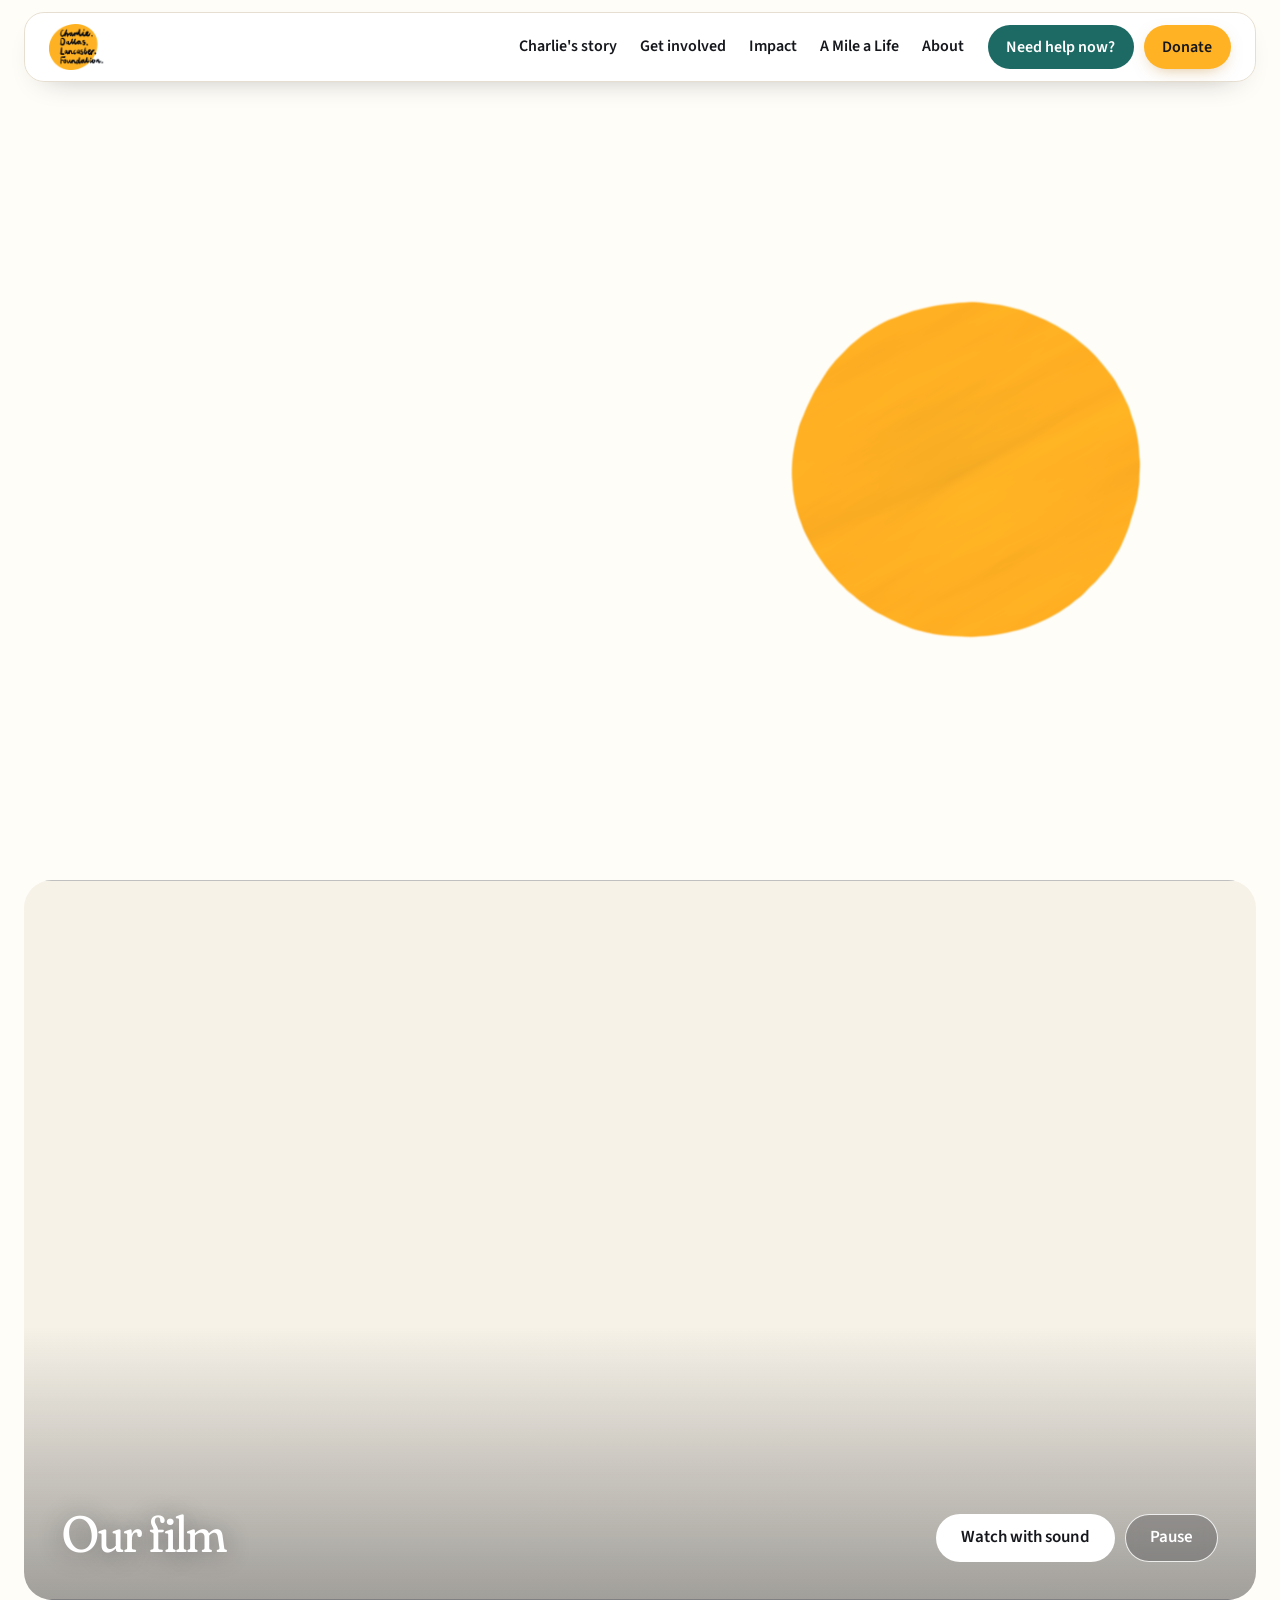
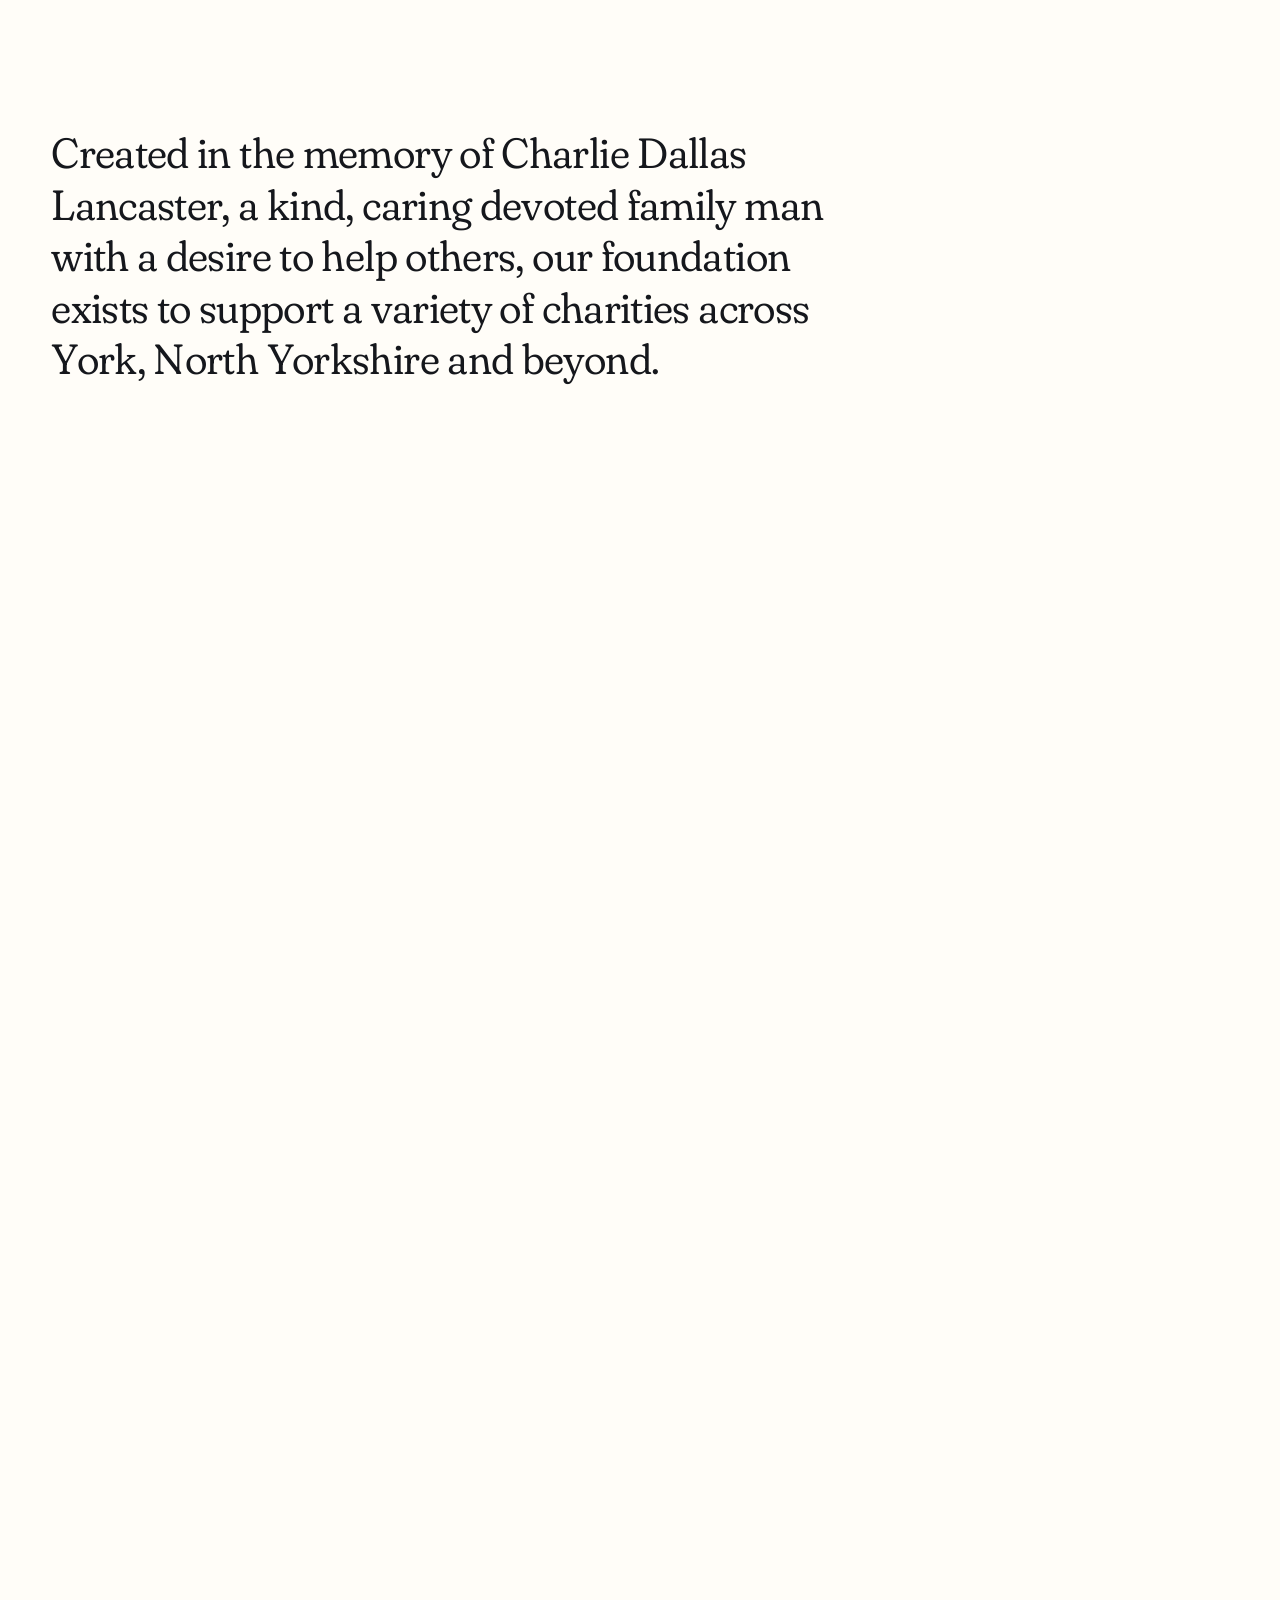
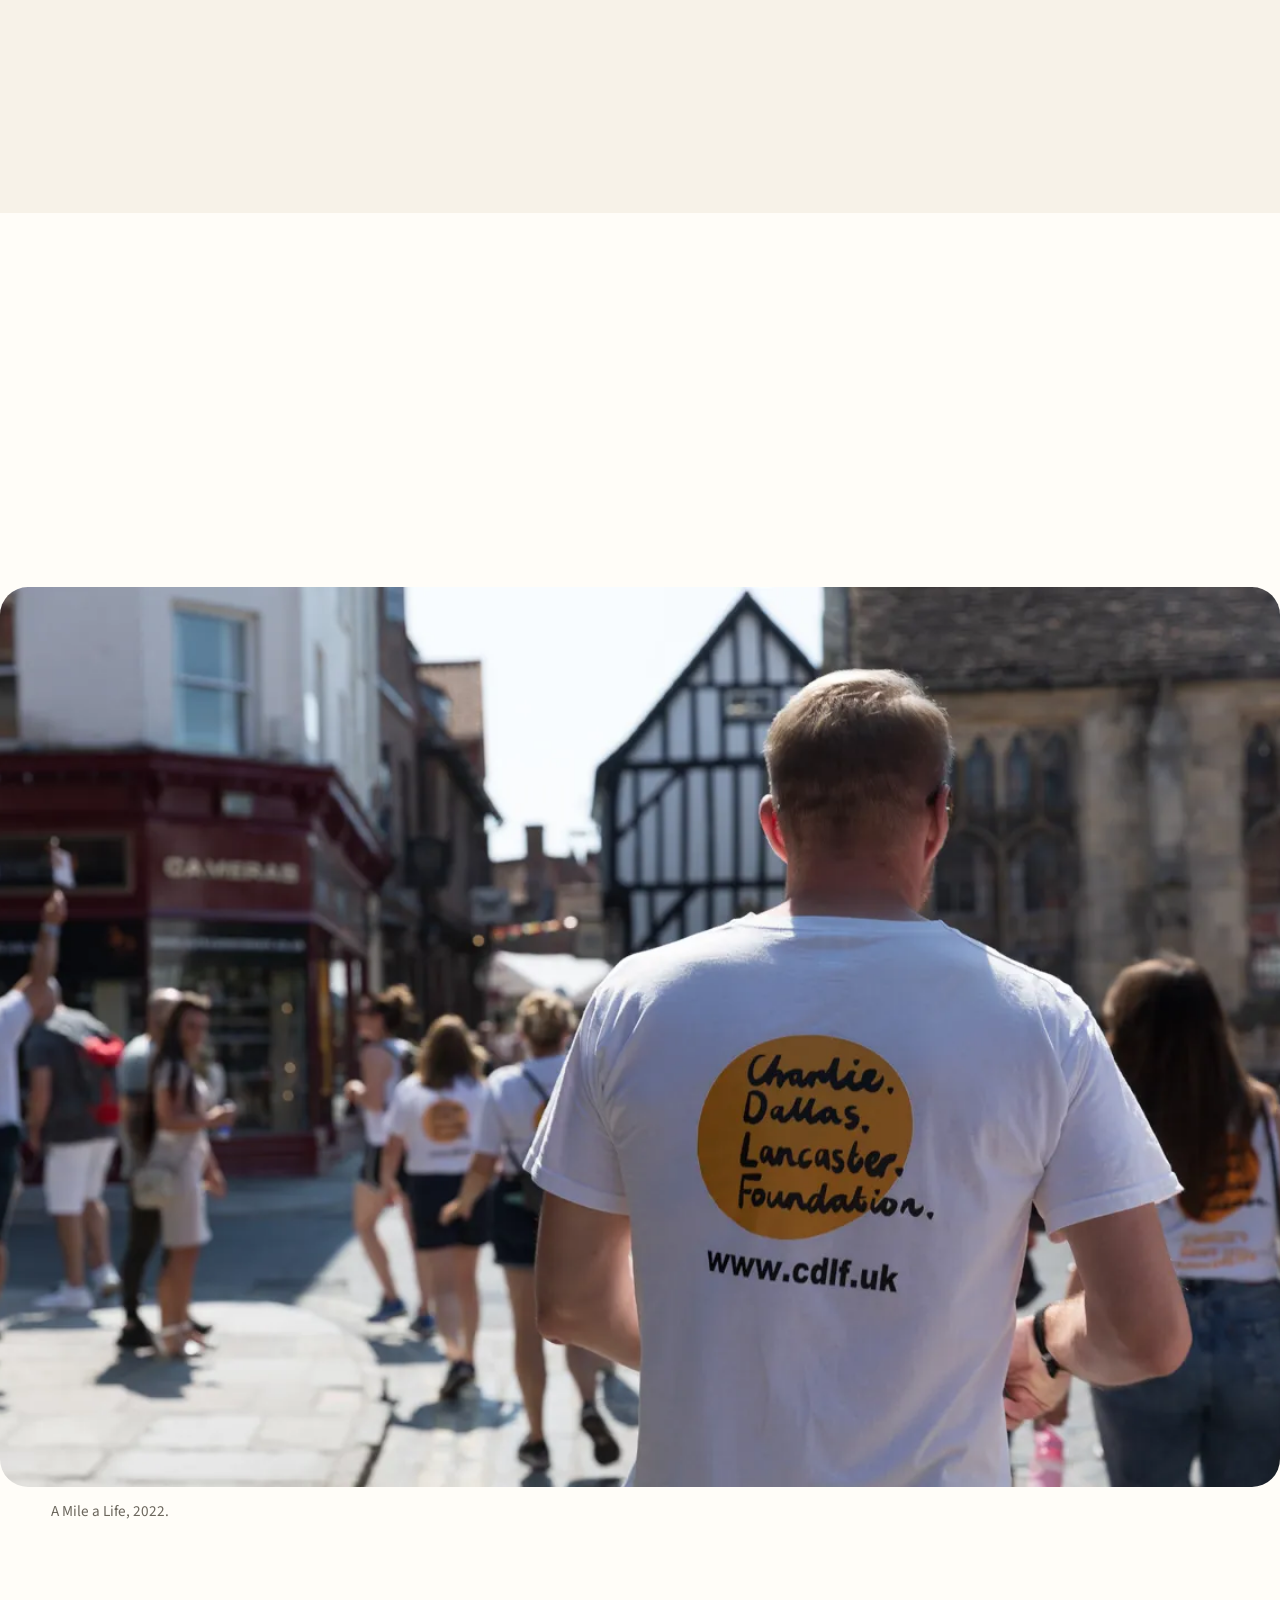
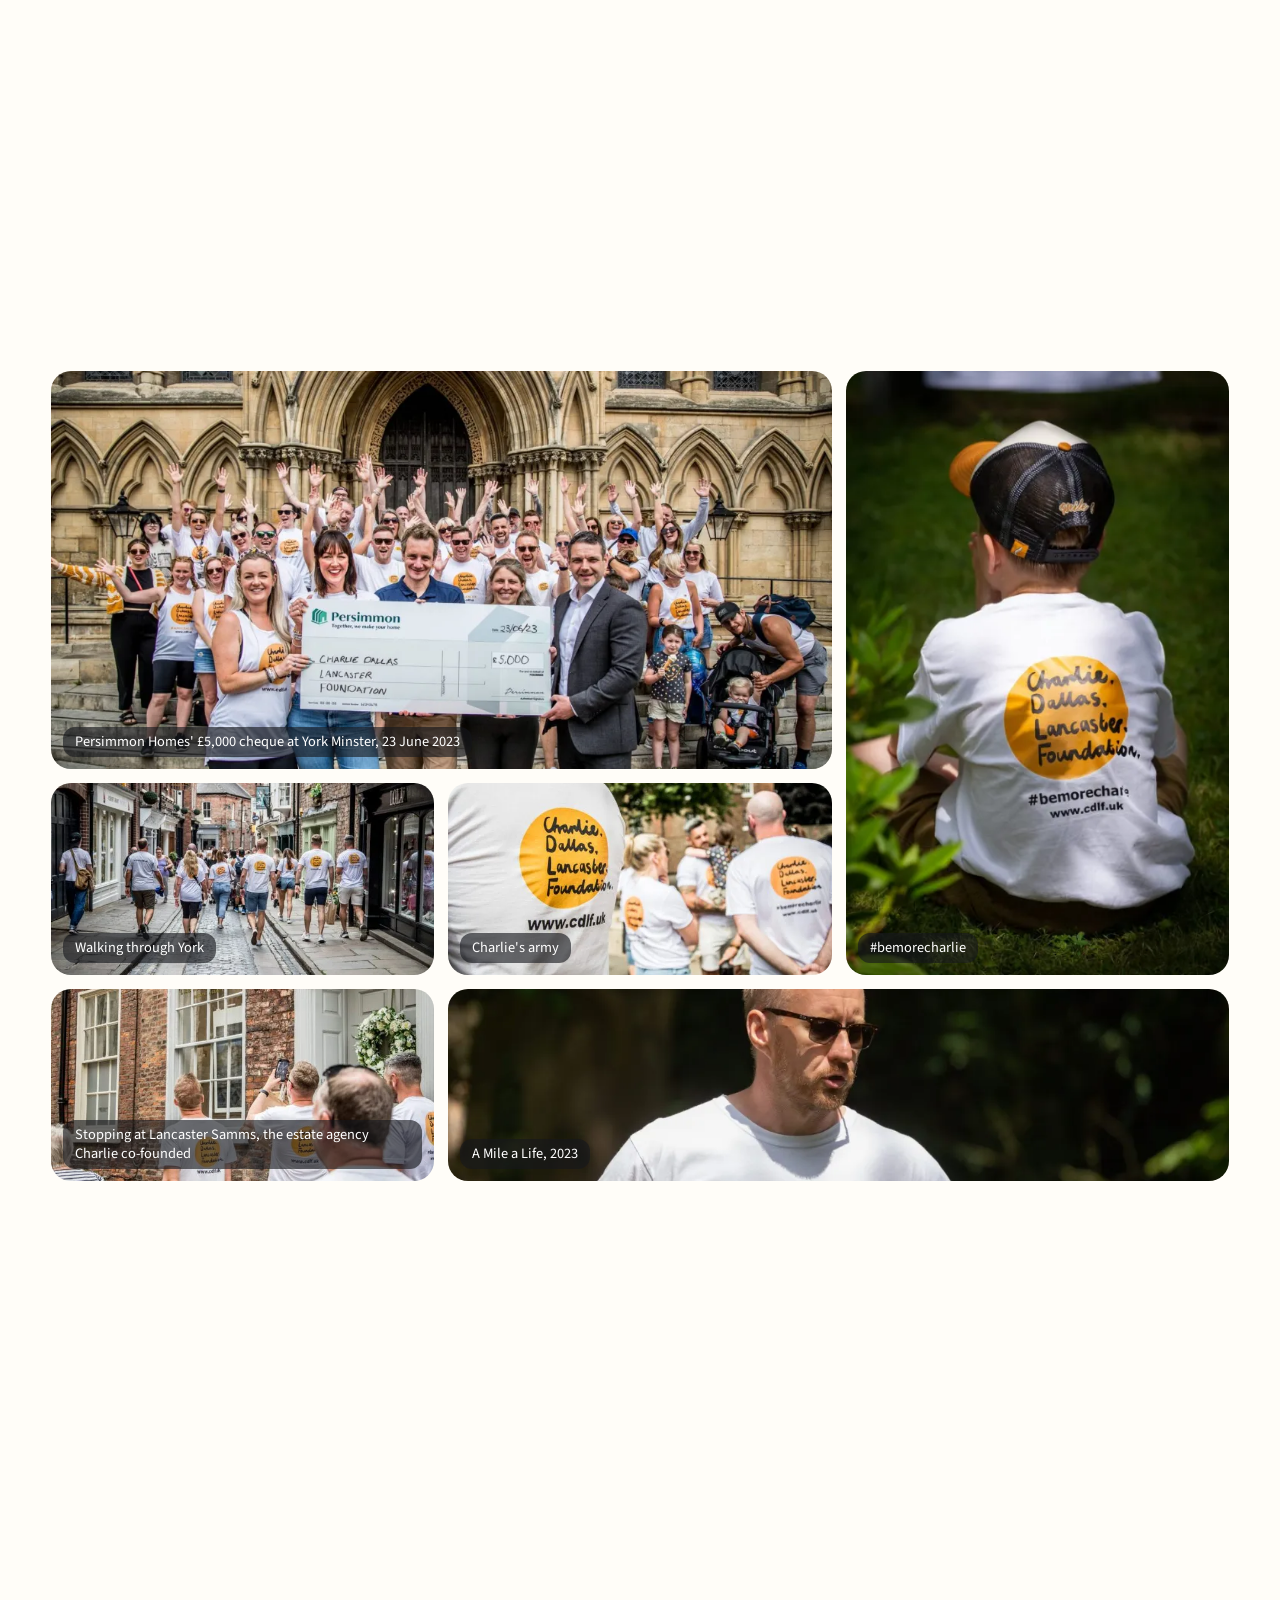
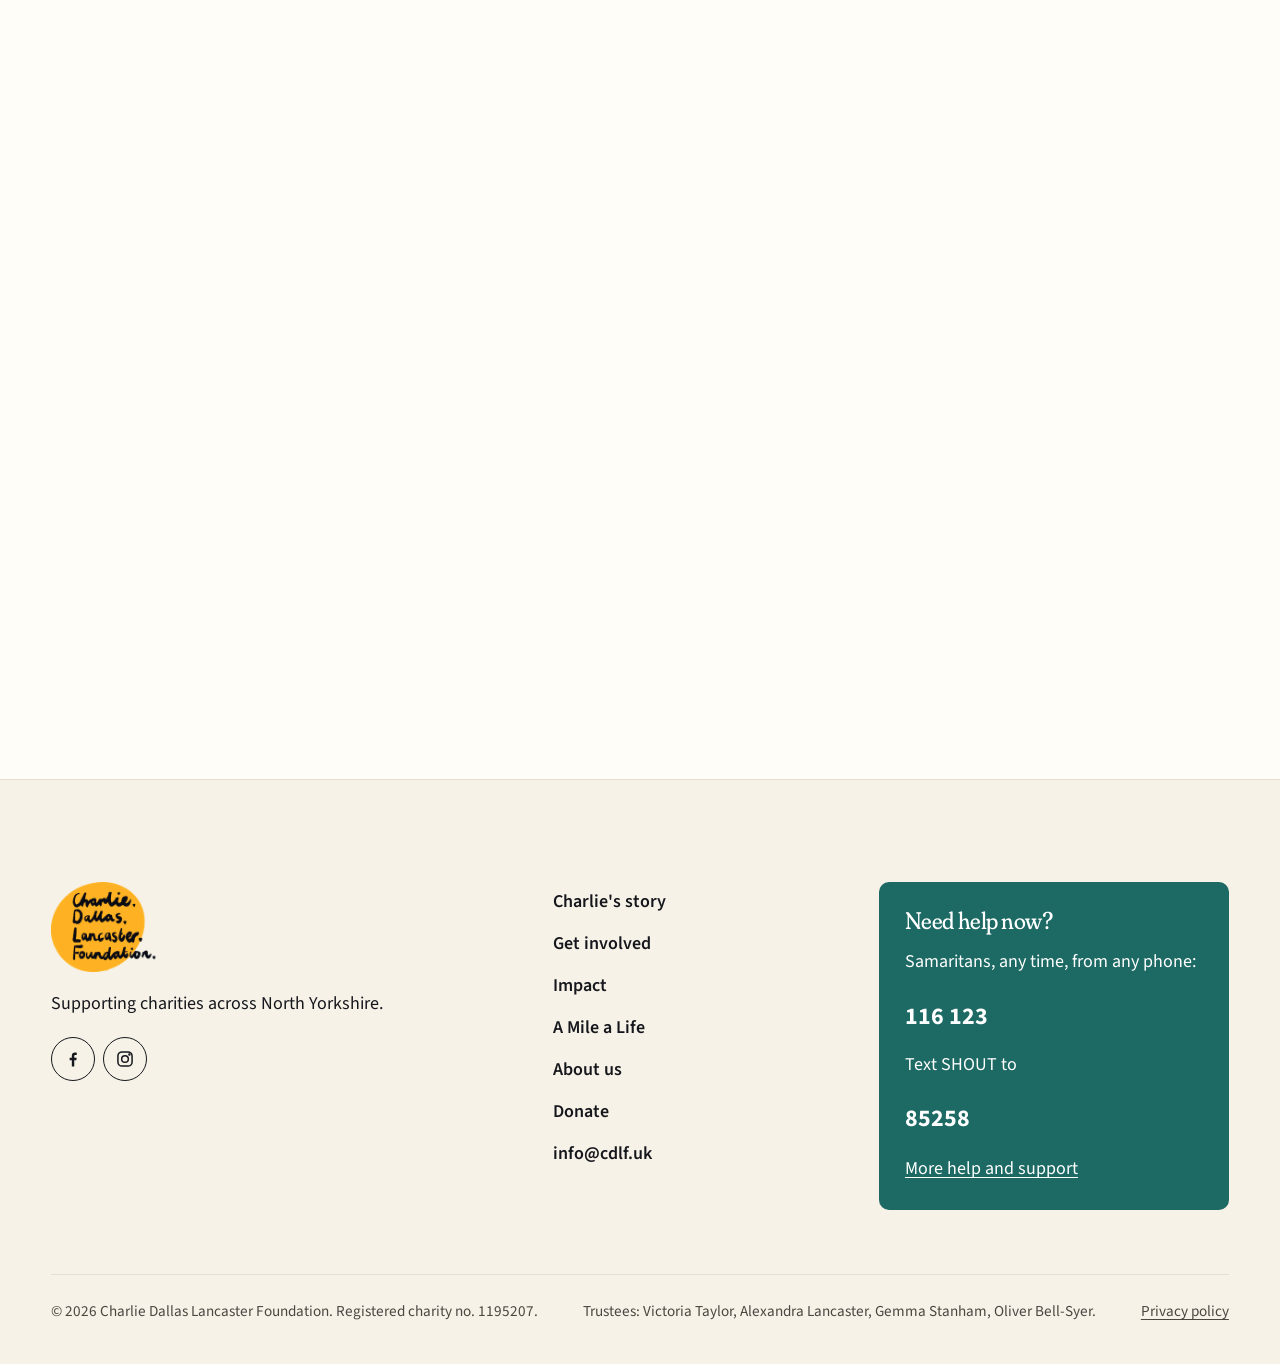
==== index.html @ a89361d4 "CDLF website redesign: home and help pages (team preview)" ====
<!doctype html>
<html lang="en-GB">
<head>
<meta charset="utf-8">
<meta name="viewport" content="width=device-width, initial-scale=1">
<!-- PREVIEW ONLY: keeps the team preview out of search engines. Remove this line at launch. -->
<meta name="robots" content="noindex, nofollow">
<title>Charlie Dallas Lancaster Foundation</title>
<meta name="description" content="Created in the memory of Charlie Dallas Lancaster, our foundation raises money for mental health and suicide prevention charities across York, North Yorkshire and beyond. Registered charity no. 1195207.">
<link rel="icon" href="favicon.ico" sizes="32x32">
<link rel="icon" href="assets/icon-192.png" type="image/png" sizes="192x192">
<link rel="apple-touch-icon" href="assets/apple-touch-icon.png">
<link rel="manifest" href="site.webmanifest">
<meta name="theme-color" content="#FFB224">
<meta property="og:image" content="assets/logo.png">
<link rel="preconnect" href="https://fonts.googleapis.com">
<link rel="preconnect" href="https://fonts.gstatic.com" crossorigin>
<!-- Fonts trimmed to what the page uses: Fraunces upright only, SOFT fixed at 100, opsz 48-144, weights 340-420. -->
<link href="https://fonts.googleapis.com/css2?family=Fraunces:opsz,wght,SOFT@48..144,340..420,100&family=Source+Sans+3:wght@400;600;700&family=Caveat+Brush&display=swap" rel="stylesheet">
<link rel="preload" as="image" type="image/webp" imagesrcset="assets/logo-lettering-400.webp 400w, assets/logo-lettering-700.webp 700w, assets/logo-lettering-1100.webp 1100w" imagesizes="(max-width: 860px) 70vw, 660px" fetchpriority="high">
<script>
  /* Hide animated elements only when JS runs and motion is allowed; a fallback timer reveals them if GSAP never loads. */
  (function () {
    var calm = window.matchMedia('(prefers-reduced-motion: reduce)').matches;
    document.documentElement.classList.add('js');
    if (!calm) {
      document.documentElement.classList.add('motion');
      window.__revealFallback = setTimeout(function () { document.documentElement.classList.remove('motion'); }, 3500);
    }
  })();
</script>
<style>
:root {
  --sun: #FFB224;          /* logo disc */
  --sun-deep: #B4700A;     /* data marks, small accents on white */
  --ink: #15171C;          /* logo lettering */
  --ink-2: #4A4740;        /* secondary text, 8.9:1 on paper */
  --ink-3: #6B665C;        /* muted text, 5.6:1 on paper */
  --paper: #FFFDF8;        /* warm white */
  --paper-2: #F7F2E8;      /* soft warm grey */
  --line: #E6DFD1;
  --help: #1D6A64;         /* calm teal, 6.2:1 with white */
  --help-ink: #0F4440;
  --help-wash: #E7F2EF;
  --serif: "Fraunces", Georgia, "Times New Roman", serif;
  --sans: "Source Sans 3", "Segoe UI", system-ui, sans-serif;
  --gutter: clamp(16px, 4vw, 56px);
  /* Section spacing scale: every section uses one of these three. */
  --space-s: clamp(48px, 6vw, 80px);
  --space-m: clamp(64px, 8vw, 112px);
  --space-l: clamp(80px, 10vw, 144px);
  --max: 1280px;
  --ease: cubic-bezier(.16, 1, .3, 1);
  color-scheme: light;
}
*, *::before, *::after { box-sizing: border-box; }
/* No CSS smooth scrolling: it breaks ScrollTrigger's measurements. In-page links glide via JS instead. */
html { -webkit-text-size-adjust: 100%; }
section[id], [id="main"] { scroll-margin-top: 100px; }
body {
  margin: 0; background: var(--paper); color: var(--ink);
  font-family: var(--sans); font-size: 1.125rem; line-height: 1.6;
  font-feature-settings: "kern", "liga"; text-rendering: optimizeLegibility;
  overflow-x: clip;
}
@media (max-width: 640px) { body { font-size: 1.0625rem; } }
img { display: block; max-width: 100%; height: auto; }
a { color: inherit; text-underline-offset: .18em; text-decoration-thickness: 1px; }
a:hover { text-decoration-thickness: 2px; }
::selection { background: var(--sun); color: var(--ink); }
:focus-visible { outline: 3px solid var(--ink); outline-offset: 3px; border-radius: 4px; }
.help-surface :focus-visible, .on-dark :focus-visible { outline-color: #fff; }
::-webkit-scrollbar { width: 12px; }
::-webkit-scrollbar-track { background: var(--paper-2); }
::-webkit-scrollbar-thumb { background: #CFC6B4; border-radius: 6px; border: 3px solid var(--paper-2); }
[hidden] { display: none !important; }   /* component display rules (e.g. .btn) must never un-hide hidden elements */
.sr-only { position: absolute; width: 1px; height: 1px; padding: 0; margin: -1px; overflow: hidden; clip: rect(0 0 0 0); white-space: nowrap; border: 0; }
.skip { position: absolute; left: 16px; top: -100px; z-index: 100; background: var(--ink); color: #fff; padding: 12px 18px; border-radius: 8px; }
.skip:focus { top: 12px; }
.wrap { max-width: var(--max); margin: 0 auto; padding: 0 var(--gutter); }

/* Type */
h1, h2, h3 { font-family: var(--serif); font-weight: 400; font-variation-settings: "SOFT" 100, "opsz" 96; letter-spacing: -0.02em; line-height: 1.08; margin: 0; text-wrap: balance; }
h2 { font-size: clamp(2.1rem, 4.4vw, 3.75rem); }
h3 { font-size: clamp(1.5rem, 2.2vw, 1.9rem); line-height: 1.15; }
p { margin: 0 0 1em; max-width: 66ch; }
.lede { font-size: clamp(1.2rem, 1.6vw, 1.35rem); color: var(--ink-2); line-height: 1.55; }

/* Buttons */
.btn { display: inline-flex; align-items: center; justify-content: center; gap: .55em; min-height: 48px; padding: 0 1.4em; border-radius: 999px; font: 600 1.0625rem/1 var(--sans); text-decoration: none; border: 1.5px solid transparent; cursor: pointer; transition: background-color .25s, color .25s, border-color .25s, transform .4s var(--ease), box-shadow .4s var(--ease); }
.btn:hover { transform: translateY(-2px); }
.btn-donate { background: var(--sun); color: var(--ink); box-shadow: 0 6px 18px -8px rgba(180, 112, 10, .55); }
.btn-donate:hover { background: #FFBE45; box-shadow: 0 10px 24px -10px rgba(180, 112, 10, .7); }
.btn-help { background: var(--help); color: #fff; }
.btn-help:hover { background: var(--help-ink); }
.btn-quiet { border-color: var(--ink); color: var(--ink); background: transparent; }
.btn-quiet:hover { background: var(--ink); color: var(--paper); }
.btn svg { width: 18px; height: 18px; flex: none; }

/* Header */
/* Floating header bar */
.site-header { position: sticky; top: 12px; z-index: 50; width: calc(100% - 2 * clamp(10px, 2vw, 24px)); max-width: 1400px; margin: 12px auto 0; background: rgba(255, 255, 255, .94); backdrop-filter: saturate(1.4) blur(12px); -webkit-backdrop-filter: saturate(1.4) blur(12px); border: 1px solid var(--line); border-radius: 20px; box-shadow: 0 12px 32px -22px rgba(21, 23, 28, .45); transition: box-shadow .3s; }
.site-header.scrolled { box-shadow: 0 16px 36px -20px rgba(21, 23, 28, .5); }
.site-header .wrap { max-width: none; padding: 0 clamp(12px, 2vw, 24px); }
.bar { display: flex; align-items: center; gap: 24px; height: 68px; }
.brand { display: flex; align-items: center; flex: none; }
.brand img { width: 62px; height: auto; }
.nav { display: flex; gap: clamp(14px, 1.8vw, 28px); margin-left: auto; }
.nav a { text-decoration: none; font-weight: 600; font-size: 1rem; padding: 10px 0; position: relative; }
.nav a::after { content: ""; position: absolute; left: 0; right: 0; bottom: 4px; height: 2px; background: var(--sun); transform: scaleX(0); transform-origin: left; transition: transform .45s var(--ease); }
.nav a:hover::after { transform: scaleX(1); }
.actions { display: flex; gap: 10px; align-items: center; }
.actions .btn { min-height: 44px; padding: 0 1.1em; font-size: 1rem; }
.menu-btn { display: none; width: 44px; height: 44px; border: 0; background: transparent; border-radius: 50%; cursor: pointer; color: var(--ink); }
.menu-btn svg { width: 26px; height: 26px; margin: auto; }
@media (max-width: 1080px) {
  .nav { display: none; }
  .actions { margin-left: auto; }
  .menu-btn { display: grid; place-items: center; }
}
.actions .btn { white-space: nowrap; }
.lbl-short { display: none; }
@media (max-width: 420px) {
  .brand img { width: 44px; }
  .actions { gap: 6px; }
  .actions .btn { padding: 0 .75em; font-size: .9375rem; }
  .bar { gap: 6px; }
  .menu-btn { width: 44px; margin-right: -6px; }
}
/* Smallest phones (320-359px): shorter help label and tighter header so nothing leaves the bar. */
@media (max-width: 359px) {
  .lbl-long { position: absolute; width: 1px; height: 1px; overflow: hidden; clip: rect(0 0 0 0); white-space: nowrap; }
  .lbl-short { display: inline; }
  .site-header .wrap { padding: 0 10px; }
  .brand img { width: 40px; }
  .actions .btn { padding: 0 .7em; font-size: .9rem; }
  .menu-btn { margin-right: -4px; }
}
.mobile-menu { position: fixed; inset: 0; z-index: 60; background: var(--paper); padding: 20px var(--gutter) 40px; display: flex; flex-direction: column; visibility: hidden; opacity: 0; transition: opacity .35s var(--ease), visibility 0s .35s; }
.mobile-menu.open { visibility: visible; opacity: 1; transition: opacity .35s var(--ease); }
.mobile-menu .top { display: flex; justify-content: space-between; align-items: center; height: 56px; }
.mobile-menu nav { margin-top: 6vh; display: grid; gap: 6px; }
.mobile-menu nav a { font-family: var(--serif); font-size: clamp(2rem, 9vw, 2.75rem); text-decoration: none; line-height: 1.25; padding: 4px 0; font-variation-settings: "SOFT" 100; }
.mobile-menu .foot { margin-top: auto; display: flex; gap: 10px; flex-wrap: wrap; }

/* Hero */
.hero { position: relative; padding: var(--space-s) 0 var(--space-m); }
.hero-grid { display: grid; grid-template-columns: minmax(0, 7fr) minmax(0, 5fr); gap: clamp(32px, 5vw, 80px); align-items: center; }
.hero-name { font-family: var(--sans); font-weight: 600; font-size: 1.0625rem; letter-spacing: 0; color: var(--ink-2); margin-bottom: clamp(20px, 3vw, 36px); font-variation-settings: normal; }
.hero-name-sub { display: block; margin-top: 4px; font-weight: 400; font-size: .9375rem; color: var(--ink-3); max-width: 46ch; line-height: 1.45; }
.hero-quote { margin: 0; }
/* Charlie's words, hand-written in the spirit of the logo lettering */
.hero-quote blockquote { margin: 0; font-family: "Caveat Brush", "Segoe Print", cursive; font-weight: 400; font-size: clamp(2.3rem, 5.2vw, 5.1rem); line-height: 1.1; letter-spacing: 0; }
.hero-quote blockquote p { max-width: none; margin: 0; }
.hero-quote .ln { display: block; white-space: nowrap; }
.hero-quote .w { display: inline-block; white-space: nowrap; }
.hero-quote .ch { display: inline-block; }
.hero-quote .q { color: var(--sun-deep); }
@media (max-width: 560px) { .hero-quote .ln { white-space: normal; display: inline; } .hero-quote .ln::after { content: " "; } }
.hero-quote figcaption { margin-top: 28px; font-size: 1.0625rem; color: var(--ink-2); display: flex; align-items: center; gap: 14px; }
.hero-quote figcaption::before { content: ""; width: 40px; height: 1.5px; background: var(--ink); }
.hero-cta { display: flex; flex-wrap: wrap; gap: 12px; margin-top: clamp(32px, 4vw, 48px); }
/* The logo, rebuilt: a live painted disc (Three.js) under the original hand lettering */
.hero-logo { position: relative; justify-self: center; width: min(112%, 660px); aspect-ratio: 1; margin: -4% 0; }
.hero-logo > * { position: absolute; inset: 0; width: 100%; height: 100%; }
.sun-canvas { pointer-events: none; }
.sun-fallback { background: radial-gradient(circle at 44.1% 50%, var(--sun) 32.5%, transparent 32.8%); }
.sun-canvas + .sun-fallback { display: none; }
.hero-logo .lettering { z-index: 1; }
@media (max-width: 860px) {
  .hero-grid { grid-template-columns: 1fr; gap: 8px; }
  .hero-logo { order: -1; width: min(70%, 320px); margin-left: -6%; justify-self: start; }
}

/* Mission */
.mission { padding: var(--space-l) 0; }
.mission-statement { font-family: var(--serif); font-weight: 350; font-variation-settings: "SOFT" 100, "opsz" 72; font-size: clamp(1.7rem, 3.3vw, 2.9rem); line-height: 1.22; letter-spacing: -0.015em; max-width: 30ch; margin: 0 0 clamp(56px, 8vw, 112px); text-wrap: pretty; }
.mission-grid { display: grid; grid-template-columns: minmax(0, 5fr) minmax(0, 6fr); gap: clamp(32px, 6vw, 104px); align-items: end; }
.mission-photo { margin: 0; }
.mission-photo img { width: 100%; border-radius: 20px; }
.mission-photo figcaption, .cap { margin-top: 12px; font-size: .95rem; color: var(--ink-3); }
.mission-copy h2 { font-size: clamp(1.9rem, 3.2vw, 2.8rem); margin-bottom: 28px; max-width: 18ch; }
.text-link { font-weight: 600; text-decoration: underline; text-decoration-color: var(--sun); text-decoration-thickness: 3px; text-underline-offset: .25em; }
.text-link:hover { text-decoration-color: var(--ink); }
@media (max-width: 860px) { .mission-grid { grid-template-columns: 1fr; } }

/* Ways in */
.ways { padding: 0 0 var(--space-l); }
.ways-head { display: flex; justify-content: space-between; align-items: end; gap: 24px; margin-bottom: clamp(28px, 4vw, 48px); }
.bento { display: grid; grid-template-columns: repeat(12, minmax(0, 1fr)); grid-template-rows: auto auto; gap: 16px; }
.tile { border-radius: 24px; padding: clamp(24px, 3vw, 40px); position: relative; overflow: hidden; transition: transform .6s var(--ease), box-shadow .6s var(--ease); }
.tile:hover { transform: translateY(-4px); box-shadow: 0 24px 40px -28px rgba(21, 23, 28, .45); }
.tile h3 { margin-bottom: 14px; }
.tile p { color: inherit; }
.tile-donate { grid-column: span 7; grid-row: span 2; color: #fff; min-height: 560px; display: flex; flex-direction: column; justify-content: flex-end; background: var(--ink); }
.tile-donate img { position: absolute; inset: 0; width: 100%; height: 100%; object-fit: cover; object-position: 50% 30%; transition: transform 1.2s var(--ease); }
.tile-donate:hover img { transform: scale(1.03); }
.tile-donate::after { content: ""; position: absolute; inset: 0; background: linear-gradient(180deg, rgba(21,23,28,0) 30%, rgba(21,23,28,.82) 88%); }
.tile-donate > *:not(img) { position: relative; z-index: 1; }
.tile-donate h3 { font-size: clamp(2rem, 3.4vw, 3rem); }
.tile-donate p { max-width: 36ch; }
.tile-donate .cap-on { position: absolute; top: 18px; left: 18px; z-index: 1; font-size: .9rem; color: #fff; background: rgba(21, 23, 28, .62); padding: 4px 12px; border-radius: 999px; }
.tile-involved { grid-column: span 5; background: var(--paper-2); }
.tile-help { grid-column: span 5; background: var(--help); color: #fff; }
.tile-help a { color: #fff; }
.tile-list { list-style: none; padding: 0; margin: 18px 0 0; display: grid; gap: 4px; }
.tile-list a { display: flex; justify-content: space-between; align-items: center; min-height: 44px; text-decoration: none; border-top: 1px solid currentColor; border-color: rgba(21,23,28,.14); font-weight: 600; }
.tile-help .tile-list a { border-color: rgba(255,255,255,.28); }
.tile-list a span:last-child { font-weight: 400; opacity: .9; }
.tile-list svg { width: 18px; height: 18px; }
.tile-list a:hover span:first-child { text-decoration: underline; }
@media (max-width: 960px) {
  .tile-donate, .tile-involved, .tile-help { grid-column: 1 / -1; grid-row: auto; }
  .tile-donate { min-height: 460px; }
}

/* Impact */
.impact { background: var(--paper-2); padding: var(--space-l) 0; }
.impact-top { display: grid; grid-template-columns: minmax(0, 5fr) minmax(0, 7fr); gap: clamp(32px, 6vw, 96px); align-items: start; }
.impact h2 { margin-bottom: 20px; }
.figures { display: grid; gap: 0; }
.figure { display: grid; grid-template-columns: minmax(0, 1fr); gap: 10px; padding: 26px 0; border-top: 1px solid var(--line); }
.figure:last-child { border-bottom: 1px solid var(--line); }
.figure strong { font-family: var(--serif); font-weight: 380; font-variation-settings: "SOFT" 100, "opsz" 144; font-size: clamp(2.6rem, 5.4vw, 4.6rem); line-height: 1; letter-spacing: -0.03em; font-variant-numeric: tabular-nums lining-nums; min-width: 4.2ch; }
.figure span { color: var(--ink-2); max-width: 34ch; }
@media (max-width: 860px) { .impact-top { grid-template-columns: 1fr; } }
.grants { margin-top: clamp(56px, 7vw, 96px); }
.grants h3 { font-size: 1.35rem; margin-bottom: 6px; }
.grants .sub { color: var(--ink-3); font-size: 1rem; margin-bottom: 24px; }
.bars { list-style: none; margin: 0; padding: 0; display: grid; gap: 14px; }
.bars li { display: grid; grid-template-columns: minmax(150px, 13rem) minmax(0, 1fr) 6.5rem; gap: 18px; align-items: center; }
.bars .name { font-weight: 600; font-size: 1rem; }
.bars .track { height: 12px; position: relative; }
.bars .fill { height: 100%; background: var(--sun-deep); border-radius: 0 4px 4px 0; width: var(--w); }
.bars .val { font-variant-numeric: tabular-nums; text-align: right; color: var(--ink-2); font-size: 1rem; }
@media (max-width: 640px) {
  .bars li { grid-template-columns: 1fr auto; gap: 6px 12px; }
  .bars .track { grid-column: 1 / -1; grid-row: 2; }
}

/* A Mile a Life */
.amal { padding: var(--space-l) 0 0; }
.amal-head { display: grid; grid-template-columns: minmax(0, 6fr) minmax(0, 5fr); gap: clamp(28px, 6vw, 96px); align-items: end; margin-bottom: clamp(8px, 1.5vw, 24px); }
.amal-title { font-size: clamp(3rem, 8.5vw, 7.5rem); letter-spacing: -0.035em; line-height: .95; }
.amal-dates { font-family: var(--serif); font-size: clamp(1.3rem, 2vw, 1.7rem); color: var(--ink-2); margin-top: 16px; font-variation-settings: "SOFT" 100; }
.amal-stage { height: 100vh; height: 100svh; display: grid; place-items: center; overflow: hidden; }
.amal-frame { width: 100%; height: 100%; clip-path: inset(var(--clip, 0%) round 28px); will-change: clip-path; }
.amal-frame img { width: 100%; height: 100%; object-fit: cover; object-position: 55% 45%; transform: scale(var(--zoom, 1)); will-change: transform; }
.amal-stage .cap { position: absolute; }
.amal-body { display: grid; grid-template-columns: minmax(0, 5fr) minmax(0, 6fr); gap: clamp(28px, 6vw, 96px); padding: var(--space-m) 0; }
.amal-body .big { font-family: var(--serif); font-size: clamp(1.5rem, 2.4vw, 2.1rem); line-height: 1.28; font-variation-settings: "SOFT" 100, "opsz" 48; font-weight: 360; max-width: 22ch; }
.amal-actions { display: flex; flex-wrap: wrap; gap: 12px; margin-top: 28px; }
/* Montage: big tiles for the high-resolution photos, small tiles for the 600px ones */
.montage { display: grid; grid-template-columns: repeat(12, minmax(0, 1fr)); grid-auto-rows: clamp(140px, 15vw, 220px); grid-auto-flow: row dense; gap: 14px; padding-bottom: var(--space-l); }
.montage figure { position: relative; margin: 0; overflow: hidden; border-radius: 20px; background: var(--paper-2); }
.montage img { width: 100%; height: 100%; object-fit: cover; transition: transform 1.2s var(--ease); }
.montage figure:hover img { transform: scale(1.03); }
.montage figcaption { position: absolute; left: 12px; bottom: 12px; right: 12px; width: fit-content; max-width: calc(100% - 24px); font-size: .9rem; line-height: 1.35; color: #fff; background: rgba(21, 23, 28, .62); padding: 5px 12px; border-radius: 12px; }
.m-persimmon { grid-column: 1 / 9; grid-row: span 2; }
.m-persimmon img { object-position: 50% 40%; }
.m-boy { grid-column: 9 / 13; grid-row: span 3; }
.m-street { grid-column: 1 / 5; }
.m-shirts { grid-column: 5 / 9; }
.m-samms { grid-column: 1 / 5; }
.m-walker { grid-column: 5 / 13; }
.m-walker img { object-position: 50% 25%; }
@media (max-width: 860px) {
  .amal-head, .amal-body { grid-template-columns: 1fr; }
  .montage { grid-template-columns: 1fr 1fr; grid-auto-rows: clamp(130px, 38vw, 200px); gap: 10px; }
  .m-persimmon, .m-walker { grid-column: 1 / -1; grid-row: span 2; }
  .m-boy { grid-column: 2; grid-row: span 2; }
  .m-street, .m-shirts, .m-samms { grid-column: 1; grid-row: span 1; }
  .m-samms { grid-column: 1 / -1; }
}
.strava { width: 20px; height: 20px; }

/* Film: full-width rounded card, playing silently on a loop */
.reel { padding: 0 clamp(10px, 2vw, 24px); }
.reel-card { position: relative; max-width: 1400px; margin: 0 auto; border-radius: 28px; overflow: hidden; background: var(--paper-2); height: min(56.25vw, calc(100svh - 110px)); min-height: 320px; container-type: size; isolation: isolate; }
.reel-media { position: absolute; inset: 0; }
/* "Cover" sizing for a 16:9 source in any card shape. */
.reel-media video { position: absolute; inset: 0; width: 100%; height: 100%; object-fit: cover; opacity: 0; transition: opacity .9s var(--ease); }
.reel-media video.ready { opacity: 1; }
.reel-media img, .reel-media iframe { position: absolute; top: 50%; left: 50%; width: max(100cqw, 177.78cqh); height: max(100cqh, 56.25cqw); max-width: none; transform: translate(-50%, -50%); border: 0; object-fit: cover; }
/* The video is zoomed a little past the card edges so YouTube's title bar and logo fall outside it. */
.reel-media iframe { pointer-events: none; opacity: 0; transform: translate(-50%, -50%) scale(1.2); transition: opacity .9s var(--ease); }
.reel-media iframe.ready { opacity: 1; }
/* Blocks pointer events so YouTube's hover chrome never appears, and lifts the title just enough to read. */
.reel-shade { position: absolute; inset: 0; z-index: 1; background: linear-gradient(180deg, rgba(21,23,28,0) 62%, rgba(21,23,28,.38) 100%); }
.reel-bar { position: absolute; left: 0; right: 0; bottom: 0; z-index: 2; padding: clamp(18px, 3vw, 40px); display: flex; justify-content: space-between; align-items: end; gap: 16px; flex-wrap: wrap; color: #fff; }
.reel-bar h2 { color: #fff; font-size: clamp(2rem, 4vw, 3.4rem); text-shadow: 0 2px 24px rgba(21, 23, 28, .45); }
.reel-bar p { color: rgba(255,255,255,.92); margin: 8px 0 0; }
.reel-controls { display: flex; gap: 10px; flex-wrap: wrap; }
.btn-light { background: #fff; color: var(--ink); }
.btn-light:hover { background: var(--sun); }
.btn-outline-light { border-color: rgba(255,255,255,.85); color: #fff; background: rgba(21,23,28,.25); }
.btn-outline-light:hover { background: #fff; color: var(--ink); }
.reel :focus-visible { outline-color: #fff; }
@media (max-width: 640px) { .reel-card { border-radius: 20px; height: auto; aspect-ratio: 4 / 5; min-height: 0; } }
.btn-outline-light { backdrop-filter: blur(8px); -webkit-backdrop-filter: blur(8px); }

/* Watch with sound: the full player in a dialog */
dialog.film-dialog { border: 0; padding: 0; background: transparent; width: min(1280px, calc(100vw - 32px)); max-height: calc(100dvh - 32px); overflow: visible; }
dialog.film-dialog::backdrop { background: rgba(21, 23, 28, .82); backdrop-filter: blur(8px); }
.film-frame { aspect-ratio: 16 / 9; width: 100%; border-radius: 20px; overflow: hidden; background: var(--ink); }
.film-frame iframe { width: 100%; height: 100%; border: 0; display: block; }
.film-dialog .close { display: flex; align-items: center; gap: 8px; margin: 0 0 12px auto; min-height: 44px; padding: 0 16px; border-radius: 999px; border: 0; background: #fff; color: var(--ink); font: 600 1rem/1 var(--sans); cursor: pointer; }
.film-dialog .close svg { width: 16px; height: 16px; }
.film-dialog :focus-visible { outline-color: #fff; }

/* Stay in touch: the one bold brand-colour panel */
.signup-panel { padding: 0 clamp(10px, 2vw, 24px) var(--space-m); }
.panel { max-width: 1400px; margin: 0 auto; background: var(--sun); border-radius: 28px; overflow: hidden; display: grid; grid-template-columns: minmax(0, 6fr) minmax(0, 5fr); }
.panel-copy { padding: clamp(32px, 5vw, 72px); }
.panel-copy h2 { margin-bottom: 16px; }
.panel-copy p { color: var(--ink); }
.panel img { width: 100%; height: 100%; max-height: 520px; object-fit: cover; object-position: 50% 30%; min-height: 320px; }
.btn-ink { background: var(--ink); color: #fff; }
.btn-ink:hover { background: #2B2E35; }
@media (max-width: 860px) { .panel { grid-template-columns: 1fr; } .panel img { max-height: 380px; } }

/* Partners */
.partners { padding: var(--space-m) 0; }
.partners-head { display: flex; justify-content: space-between; align-items: end; gap: 24px; flex-wrap: wrap; margin-bottom: 40px; }
.partners-head p { color: var(--ink-2); margin: 0; max-width: 46ch; }
.logos { list-style: none; margin: 0; padding: 0; display: grid; grid-template-columns: repeat(auto-fit, minmax(150px, 1fr)); border-top: 1px solid var(--line); border-left: 1px solid var(--line); }
.logos li { border-right: 1px solid var(--line); border-bottom: 1px solid var(--line); }
.logos a { display: grid; place-items: center; height: 140px; padding: 24px; background: #fff; transition: background-color .3s; }
.logos a:hover { background: var(--paper-2); }
.logos img { max-height: 64px; max-width: 140px; width: auto; object-fit: contain; }

/* Footer */
.site-footer { background: var(--paper-2); padding: var(--space-m) 0 40px; border-top: 1px solid var(--line); }
.foot-grid { display: grid; grid-template-columns: minmax(0, 5fr) minmax(0, 3fr) minmax(0, 4fr); gap: clamp(32px, 5vw, 72px); }
.foot-grid h2 { font-size: 1.5rem; margin-bottom: 14px; }
.signup { display: flex; gap: 10px; flex-wrap: wrap; margin-top: 18px; max-width: 480px; }
.signup label { flex-basis: 100%; font-weight: 600; font-size: 1rem; }
.signup input { flex: 1 1 220px; min-height: 48px; border: 1.5px solid var(--ink); border-radius: 999px; padding: 0 20px; font: inherit; background: #fff; color: var(--ink); }
.signup input::placeholder { color: var(--ink-3); }
.signup input:focus-visible { outline: 3px solid var(--ink); outline-offset: 2px; }
.signup-msg { flex-basis: 100%; margin: 4px 0 0; font-size: 1rem; font-weight: 600; color: var(--ink); min-height: 1.5em; }
.foot-links { list-style: none; padding: 0; margin: 0; display: grid; gap: 2px; }
.foot-links a { display: inline-flex; min-height: 40px; align-items: center; text-decoration: none; font-weight: 600; }
.foot-links a:hover { text-decoration: underline; }
.foot-help { background: var(--help); color: #fff; border-radius: 10px; padding: 26px; }
.foot-help h2 { color: #fff; }
.foot-help a { color: #fff; }
.foot-help .num { font-size: 1.5rem; font-weight: 700; display: block; text-decoration: none; min-height: 44px; line-height: 44px; }
.foot-help .num:hover { text-decoration: underline; }
.legal { margin-top: 64px; padding-top: 24px; border-top: 1px solid var(--line); display: flex; flex-wrap: wrap; justify-content: space-between; gap: 12px 32px; font-size: .95rem; color: var(--ink-2); }
.legal p { margin: 0; max-width: none; }
.social { display: flex; gap: 8px; margin-top: 16px; }
.social a { width: 44px; height: 44px; border-radius: 50%; display: grid; place-items: center; border: 1.5px solid var(--ink); transition: background-color .25s, color .25s; }
.social a:hover { background: var(--ink); color: var(--paper); }
.social svg { width: 20px; height: 20px; }
@media (max-width: 960px) { .foot-grid { grid-template-columns: 1fr; } }

/* Crisis dialog */
dialog.crisis { border: 0; padding: 0; border-radius: 14px; width: min(640px, calc(100vw - 32px)); max-height: calc(100dvh - 32px); background: var(--paper); color: var(--ink); box-shadow: 0 40px 80px -30px rgba(21, 23, 28, .5); }
dialog.crisis::backdrop { background: rgba(21, 23, 28, .55); backdrop-filter: blur(3px); }
.crisis-inner { padding: clamp(24px, 4vw, 40px); }
.crisis-top { display: flex; justify-content: space-between; align-items: start; gap: 16px; }
.crisis h2 { font-size: clamp(1.8rem, 4vw, 2.4rem); }
.crisis .close { width: 44px; height: 44px; border-radius: 50%; border: 1.5px solid var(--ink); background: transparent; cursor: pointer; display: grid; place-items: center; flex: none; color: var(--ink); }
.crisis .close svg { width: 18px; height: 18px; }
.crisis .now { margin: 14px 0 22px; font-weight: 600; }
.crisis-tiles { display: grid; grid-template-columns: 1fr 1fr; gap: 10px; }
.crisis-tile { display: block; text-decoration: none; background: var(--help-wash); border-radius: 10px; padding: 16px 18px; min-height: 44px; transition: background-color .2s; }
.crisis-tile:hover { background: #D5EAE5; }
.crisis-tile .who { display: block; font-weight: 600; font-size: 1rem; color: var(--help-ink); }
.crisis-tile .how { display: block; font-size: 1.6rem; font-weight: 700; line-height: 1.2; margin: 2px 0; color: var(--ink); font-variant-numeric: tabular-nums; }
.crisis-tile .when { display: block; font-size: .95rem; color: var(--ink-2); }
.crisis .more { display: inline-block; margin-top: 20px; }
.crisis-tile:last-child:nth-child(odd) { grid-column: 1 / -1; }
@media (max-width: 520px) { .crisis-tiles { grid-template-columns: 1fr; } }

/* Motion defaults: visible unless JS + motion are both on */
.motion [data-reveal] { opacity: 0; }
.motion .hero-quote blockquote, .motion .hero-name, .motion .hero-cta, .motion .hero-logo .lettering, .motion .hero-quote figcaption { opacity: 0; }
</style>
</head>
<body>
<a class="skip" href="#main">Skip to content</a>

<header class="site-header" id="top">
  <div class="wrap bar">
    <a class="brand" href="index.html" aria-label="Charlie Dallas Lancaster Foundation, home">
      <img src="assets/logo.png" alt="" width="260" height="196">
    </a>
    <nav class="nav" aria-label="Main">
      <a href="https://cdlf.uk/about-charlie/">Charlie's story</a>
      <a href="https://cdlf.uk/fundraising-donate/">Get involved</a>
      <a href="https://cdlf.uk/beneficiaries/">Impact</a>
      <a href="https://cdlf.uk/a-mile-a-life/">A Mile a Life</a>
      <a href="https://cdlf.uk/our-team/">About</a>
    </nav>
    <div class="actions">
      <a class="btn btn-help" href="help.html" data-crisis><span class="lbl-long">Need help now?</span><span class="lbl-short" aria-hidden="true">Need help?</span></a>
      <a class="btn btn-donate" href="https://cdlf.uk/donate/">Donate</a>
    </div>
    <button class="menu-btn" type="button" aria-expanded="false" aria-controls="mobile-menu" aria-label="Open menu">
      <svg viewBox="0 0 24 24" fill="none" stroke="currentColor" stroke-width="1.8" stroke-linecap="round"><path d="M4 8h16M4 16h16"/></svg>
    </button>
  </div>
</header>

<div class="mobile-menu" id="mobile-menu" aria-hidden="true">
  <div class="top">
    <a class="brand" href="index.html" aria-label="Home"><img src="assets/logo.png" alt="" width="58"></a>
    <button class="menu-btn" type="button" data-close-menu aria-label="Close menu" style="display:grid">
      <svg viewBox="0 0 24 24" fill="none" stroke="currentColor" stroke-width="1.8" stroke-linecap="round"><path d="M6 6l12 12M18 6L6 18"/></svg>
    </button>
  </div>
  <nav aria-label="Mobile">
    <a href="https://cdlf.uk/about-charlie/">Charlie's story</a>
    <a href="https://cdlf.uk/fundraising-donate/">Get involved</a>
    <a href="https://cdlf.uk/beneficiaries/">Impact</a>
    <a href="https://cdlf.uk/a-mile-a-life/">A Mile a Life</a>
    <a href="https://cdlf.uk/our-team/">About</a>
  </nav>
  <div class="foot">
    <a class="btn btn-help" href="help.html" data-crisis>Need help now?</a>
    <a class="btn btn-donate" href="https://cdlf.uk/donate/">Donate</a>
  </div>
</div>

<main id="main">

  <!-- Hero: Charlie and his words -->
  <section class="hero" aria-labelledby="hero-title">
    <div class="wrap hero-grid">
      <div>
        <h1 class="hero-name" id="hero-title">Charlie Dallas Lancaster Foundation <span class="hero-name-sub">Supporting mental health and suicide prevention charities across York, North Yorkshire and beyond</span></h1>
        <figure class="hero-quote">
          <blockquote>
            <p><span class="ln"><span class="q">&ldquo;</span>If you can simply make</span>
              <span class="ln">someone smile to bring</span>
              <span class="ln">a moment's happiness</span>
              <span class="ln">it could be enough</span>
              <span class="ln">to change their day.<span class="q">&rdquo;</span></span></p>
          </blockquote>
          <figcaption>Charlie Dallas Lancaster</figcaption>
        </figure>
        <div class="hero-cta">
          <a class="btn btn-donate" href="https://cdlf.uk/donate/">Make a donation</a>
          <a class="btn btn-quiet" href="https://cdlf.uk/about-charlie/">Read Charlie's story</a>
        </div>
      </div>
      <div class="hero-logo">
        <canvas class="sun-canvas" aria-hidden="true"></canvas>
        <div class="sun-fallback" aria-hidden="true"></div>
        <img class="lettering" src="assets/logo-lettering-700.webp" srcset="assets/logo-lettering-400.webp 400w, assets/logo-lettering-700.webp 700w, assets/logo-lettering-1100.webp 1100w" sizes="(max-width: 860px) 70vw, 660px" width="1100" height="1100" alt="Charlie. Dallas. Lancaster. Foundation." fetchpriority="high">
      </div>
    </div>
  </section>

  <!-- Film: full width, plays silently on a loop; viewers can pause it or turn the sound on -->
  <section class="reel" aria-labelledby="film-title">
    <!-- Silent loop source, best first:
         data-mp4   a short (15-30s) self-hosted clip, e.g. "assets/film-loop.mp4": no YouTube player at all.
         otherwise  the YouTube film; data-start / data-end pick the stretch (seconds) that loops. end 0 = whole film.
         "Watch with sound" always opens the full YouTube film. -->
    <!-- 2:41-2:56 is one continuous wide shot (the same set-up as the poster), so the loop never reaches
         the film's photo montages on black and the poster-to-video fade is near invisible. -->
    <div class="reel-card" data-yt="Jhs9e5obU1c" data-start="161" data-end="176">
      <div class="reel-media">
        <img src="https://i.ytimg.com/vi/Jhs9e5obU1c/maxresdefault.jpg" srcset="https://i.ytimg.com/vi/Jhs9e5obU1c/sddefault.jpg 640w, https://i.ytimg.com/vi/Jhs9e5obU1c/maxresdefault.jpg 1280w" sizes="100vw" alt="" width="1280" height="720">
      </div>
      <div class="reel-shade" aria-hidden="true"></div>
      <div class="reel-bar">
        <h2 id="film-title">Our film</h2>
        <div class="reel-controls">
          <button class="btn btn-light" type="button" data-reel="sound">Watch with sound</button>
          <button class="btn btn-outline-light" type="button" data-reel="pause" hidden>Pause</button>
        </div>
      </div>
    </div>
  </section>

  <!-- Mission -->
  <section class="mission" aria-labelledby="mission-title">
    <div class="wrap">
      <p class="mission-statement" data-words>Created in the memory of Charlie Dallas Lancaster, a kind, caring devoted family man with a desire to help others, our foundation exists to support a variety of charities across York, North Yorkshire and beyond.</p>
      <div class="mission-grid">
        <figure class="mission-photo" data-reveal>
          <img src="assets/charlie-family-1024.webp" srcset="assets/charlie-family-640.webp 640w, assets/charlie-family-1024.webp 1024w, assets/charlie-family-1268.webp 1268w" sizes="(max-width: 860px) 100vw, 42vw" width="1268" height="1400" loading="lazy" alt="Charlie as a boy in the back garden with his family: his grandma, his mum and his two sisters in red school jumpers.">
          <figcaption>Charlie as a boy with Grandma Dallas, Mum, Victoria and Alexandra.</figcaption>
        </figure>
        <div class="mission-copy" data-reveal>
          <h2 id="mission-title">Carrying on the great work Charlie was dedicated to his whole adult life.</h2>
          <p class="lede">We are a Charitable Foundation, fundraising to allow the provision of much needed help and support to organisations and individuals working within the Mental Health and Suicide Prevention sphere.</p>
          <p>Charities which support mental health were close to Charlie's heart. He was an advocate for raising awareness and encouraging others to speak out about their own struggles.</p>
          <a class="text-link" href="https://cdlf.uk/about-charlie/">Read more about Charlie's charity work</a>
        </div>
      </div>
    </div>
  </section>

  <!-- Three ways in -->
  <section class="ways" aria-labelledby="ways-title">
    <div class="wrap">
      <div class="ways-head" data-reveal>
        <h2 id="ways-title">How you can help, and get help</h2>
      </div>
      <div class="bento">
        <article class="tile tile-donate" data-reveal>
          <img src="assets/walk-2023-luke-768.webp" srcset="assets/walk-2023-luke-640.webp 640w, assets/walk-2023-luke-768.webp 768w" sizes="(max-width: 960px) 100vw, 56vw" width="768" height="1024" loading="lazy" alt="A cyclist in Paris holds up a white Charlie Dallas Lancaster Foundation T-shirt in front of the Eiffel Tower.">
          <span class="cap-on">Luke in Paris, 2023</span>
          <h3>Donate</h3>
          <p>100% of our proceeds go to the wonderful charities we support. Give once or every month, by card or PayPal. No account needed.</p>
          <div><a class="btn btn-donate" href="https://cdlf.uk/donate/">Make a donation</a></div>
        </article>
        <article class="tile tile-involved" data-reveal>
          <h3>Get involved</h3>
          <p>Fundraise in your own way, or join Charlie's army on the walk.</p>
          <ul class="tile-list">
            <li><a href="https://www.justgiving.com/cdlf"><span>Set up a JustGiving page</span><span>justgiving.com/cdlf</span></a></li>
            <li><a href="#a-mile-a-life"><span>Walk A Mile a Life</span><span>23 May to 23 June</span></a></li>
            <li><a href="mailto:info@cdlf.uk"><span>Run your own event</span><span>info@cdlf.uk</span></a></li>
          </ul>
        </article>
        <article class="tile tile-help help-surface" data-reveal>
          <h3>Need help now?</h3>
          <p>If you or someone you know is in crisis, you can talk to someone today. It's free and confidential.</p>
          <ul class="tile-list">
            <li><a href="tel:116123"><span>Samaritans, any time</span><span>116 123</span></a></li>
            <li><a href="sms:85258?&amp;body=SHOUT"><span>Text SHOUT</span><span>85258</span></a></li>
            <li><a href="help.html"><span>All help and support</span><span><svg viewBox="0 0 24 24" fill="none" stroke="currentColor" stroke-width="2" stroke-linecap="round" stroke-linejoin="round" aria-hidden="true"><path d="M5 12h14M13 6l6 6-6 6"/></svg></span></a></li>
          </ul>
        </article>
      </div>
    </div>
  </section>

  <!-- Impact -->
  <section class="impact" aria-labelledby="impact-title">
    <div class="wrap">
      <div class="impact-top">
        <div data-reveal>
          <h2 id="impact-title">Where your money goes</h2>
          <p class="lede">We always want to be transparent about exactly what happens to the money we raise.</p>
          <a class="text-link" href="https://cdlf.uk/beneficiaries/">See every grant we've made</a>
        </div>
        <div class="figures">
          <div class="figure" data-reveal><strong data-count="37688" data-prefix="£">£37,688</strong><span>given to mental health charities since June 2021.</span></div>
          <div class="figure" data-reveal><strong data-count="92">92</strong><span>support boards placed in 2023, in GP surgeries, gyms, classrooms, clinics and shopping centres. Each one carries a QR code to our help page.</span></div>
          <div class="figure" data-reveal><strong data-count="100" data-suffix="%">100%</strong><span>of our proceeds go to the charities we support.</span></div>
        </div>
      </div>

      <div class="grants" data-reveal>
        <h3>Grants by charity, June 2021 to 2023</h3>
        <p class="sub">Total £37,688. Figures rounded to the nearest pound.</p>
        <ul class="bars">
          <li><span class="name">Menfulness</span><span class="track"><span class="fill" style="--w:100%"></span></span><span class="val">£12,105</span></li>
          <li><span class="name">York Mind</span><span class="track"><span class="fill" style="--w:85%"></span></span><span class="val">£10,288</span></li>
          <li><span class="name">York SASH</span><span class="track"><span class="fill" style="--w:84.3%"></span></span><span class="val">£10,207</span></li>
          <li><span class="name">Private counselling</span><span class="track"><span class="fill" style="--w:22.2%"></span></span><span class="val">£2,688</span></li>
          <li><span class="name">YoungMinds</span><span class="track"><span class="fill" style="--w:11.2%"></span></span><span class="val">£1,360</span></li>
          <li><span class="name">The Jordan Legacy</span><span class="track"><span class="fill" style="--w:8.6%"></span></span><span class="val">£1,040</span></li>
        </ul>
      </div>
    </div>
  </section>

  <!-- A Mile a Life -->
  <section class="amal" id="a-mile-a-life" aria-labelledby="amal-title">
    <div class="wrap amal-head">
      <div data-reveal>
        <h2 class="amal-title" id="amal-title">A Mile a Life</h2>
        <p class="amal-dates">23 May to 23 June, every year. Charlie's birthday is 23 June.</p>
      </div>
      <p class="lede" data-reveal>Our largest event. Together, we cover a mile for each life lost to suicide the year prior. A number that is so difficult to try and understand.</p>
    </div>
    <div class="amal-stage">
      <div class="amal-frame">
        <img src="assets/walk-2022-1200.webp" srcset="assets/walk-2022-640.webp 640w, assets/walk-2022-1024.webp 1024w, assets/walk-2022-1200.webp 1200w" sizes="100vw" width="1200" height="800" loading="lazy" alt="Walkers in white CDLF T-shirts on a sunny street in York, seen from behind, with a timber-framed building ahead.">
      </div>
    </div>
    <div class="wrap">
      <p class="cap">A Mile a Life, 2022.</p>
      <div class="amal-body">
        <p class="big" data-reveal>It brings a feeling of togetherness, something Charlie always created when he was around people. Anyone can get involved.</p>
        <div data-reveal>
          <p>All miles are linked to our club on Strava. We encourage you to get outdoors and enjoy the little things: join the community, join a friend or walk alone and enjoy the fresh air.</p>
          <div class="amal-actions">
            <a class="btn btn-donate" href="https://www.strava.com/clubs/1048791">
              <svg class="strava" viewBox="0 0 24 24" fill="currentColor" aria-hidden="true"><path d="M15.4 17.9l-2.1-4.1h-3.1l5.2 10.2 5.1-10.2h-3.1z" opacity=".6"/><path d="M10.4 0L3.5 13.8h4.1l2.8-5.5 2.8 5.5h4z"/></svg>
              Join our Strava club
            </a>
            <a class="btn btn-quiet" href="https://cdlf.uk/a-mile-a-life/">More about the walk</a>
          </div>
        </div>
      </div>
      <!-- A Mile a Life montage -->
      <div class="montage" role="list" aria-label="Photos from A Mile a Life">
        <figure class="m-persimmon" role="listitem">
          <img src="assets/amal-persimmon-2023-1024.webp" srcset="assets/amal-persimmon-2023-640.webp 640w, assets/amal-persimmon-2023-1024.webp 1024w, assets/amal-persimmon-2023-1600.webp 1600w" sizes="(max-width: 860px) 100vw, 62vw" width="1600" height="1067" loading="lazy" alt="A large group of walkers in CDLF T-shirts cheering on the steps of York Minster, behind a £5,000 cheque from Persimmon Homes made out to the Charlie Dallas Lancaster Foundation.">
          <figcaption>Persimmon Homes' £5,000 cheque at York Minster, 23 June 2023</figcaption>
        </figure>
        <figure class="m-boy" role="listitem">
          <img src="assets/amal-bemorecharlie-768.webp" srcset="assets/amal-bemorecharlie-480.webp 480w, assets/amal-bemorecharlie-768.webp 768w, assets/amal-bemorecharlie-1000.webp 1000w" sizes="(max-width: 860px) 50vw, 30vw" width="1000" height="1500" loading="lazy" alt="A young boy in a cap sits on the grass, seen from behind, wearing a CDLF T-shirt printed with #bemorecharlie.">
          <figcaption>#bemorecharlie</figcaption>
        </figure>
        <figure class="m-street" role="listitem">
          <img src="assets/amal-york-street-600.webp" width="600" height="400" loading="lazy" alt="Walkers in CDLF T-shirts heading down a narrow cobbled street in York.">
          <figcaption>Walking through York</figcaption>
        </figure>
        <figure class="m-shirts" role="listitem">
          <img src="assets/amal-shirts-600.webp" width="600" height="400" loading="lazy" alt="Close-up of the backs of walkers' white T-shirts printed with the CDLF logo and www.cdlf.uk.">
          <figcaption>Charlie's army</figcaption>
        </figure>
        <figure class="m-samms" role="listitem">
          <img src="assets/amal-lancaster-samms-600.webp" width="600" height="400" loading="lazy" alt="Walkers in CDLF T-shirts stop outside the Lancaster Samms office in York, where a white flower wreath hangs on the door.">
          <figcaption>Stopping at Lancaster Samms, the estate agency Charlie co-founded</figcaption>
        </figure>
        <figure class="m-walker" role="listitem">
          <img src="assets/walk-2023-68-1024.webp" srcset="assets/walk-2023-68-640.webp 640w, assets/walk-2023-68-1024.webp 1024w, assets/walk-2023-68-1600.webp 1600w" sizes="(max-width: 860px) 100vw, 62vw" width="1800" height="1200" loading="lazy" alt="A walker in a CDLF T-shirt with sunglasses, hands on hips, in dappled woodland sunshine.">
          <figcaption>A Mile a Life, 2023</figcaption>
        </figure>
      </div>
    </div>
  </section>

  <!-- Partners -->
  <section class="partners" aria-labelledby="partners-title">
    <div class="wrap">
      <div class="partners-head" data-reveal>
        <h2 id="partners-title">Charities we work with</h2>
        <p>The money you raise goes to these six organisations, in York and across the UK.</p>
      </div>
      <ul class="logos" data-reveal>
        <li><a href="https://www.yorkmind.org.uk/"><img src="assets/p-yorkmind.png" width="425" height="144" alt="York Mind" loading="lazy"></a></li>
        <li><a href="https://www.sash-uk.org.uk/"><img src="assets/p-sash.png" width="336" height="163" alt="SASH" loading="lazy"></a></li>
        <li><a href="https://menfulness.org/"><img src="assets/p-menfulness.png" width="300" height="168" alt="Menfulness" loading="lazy"></a></li>
        <li><a href="https://www.youngminds.org.uk/"><img src="assets/p-youngminds.png" width="200" height="133" alt="YoungMinds" loading="lazy"></a></li>
        <li><a href="https://www.ripplesuicideprevention.com/"><img src="assets/p-ripple.png" width="200" height="140" alt="R;pple" loading="lazy"></a></li>
        <li><a href="https://thejordanlegacy.com/"><img src="assets/p-jordan.jpg" width="610" height="428" alt="The Jordan Legacy" loading="lazy"></a></li>
      </ul>
    </div>
  </section>

  <!-- Stay in touch -->
  <section class="signup-panel" aria-labelledby="signup-title">
    <div class="panel" data-reveal>
      <div class="panel-copy">
        <h2 id="signup-title">Stay in touch</h2>
        <p class="lede" style="color:var(--ink)">Subscribe to our mailing list for news about A Mile a Life, our events and where the money goes.</p>
        <form class="signup" novalidate>
          <label for="email">Email address</label>
          <input id="email" name="email" type="email" autocomplete="email" placeholder="you@example.com" required>
          <button class="btn btn-ink" type="submit">Subscribe</button>
          <p class="signup-msg" role="status" aria-live="polite"></p>
        </form>
      </div>
      <img src="assets/charlie-suit-1024.webp" srcset="assets/charlie-suit-640.webp 640w, assets/charlie-suit-1024.webp 1024w, assets/charlie-suit-1254.webp 1254w" sizes="(max-width: 860px) 100vw, 45vw" width="1254" height="1254" loading="lazy" alt="Charlie smiling broadly in a dark suit and tie, black and white portrait.">
    </div>
  </section>
</main>

<footer class="site-footer">
  <div class="wrap">
    <div class="foot-grid">
      <div>
        <img src="assets/logo.png" alt="Charlie Dallas Lancaster Foundation" width="120" style="width:120px">
        <p style="margin-top:18px">Supporting charities across North Yorkshire.</p>
        <div class="social">
          <a href="https://www.facebook.com/CDLF.UK/" aria-label="CDLF on Facebook"><svg viewBox="0 0 24 24" fill="currentColor" aria-hidden="true"><path d="M13.5 21v-7.5h2.5l.4-3h-2.9V8.6c0-.9.3-1.5 1.5-1.5h1.5V4.4c-.3 0-1.2-.1-2.2-.1-2.2 0-3.7 1.3-3.7 3.8v2.4H8v3h2.6V21z"/></svg></a>
          <a href="https://www.instagram.com/c.d.l.foundation/" aria-label="CDLF on Instagram"><svg viewBox="0 0 24 24" fill="none" stroke="currentColor" stroke-width="1.8" aria-hidden="true"><rect x="3.5" y="3.5" width="17" height="17" rx="5"/><circle cx="12" cy="12" r="4"/><circle cx="17.3" cy="6.7" r=".6" fill="currentColor"/></svg></a>
        </div>
      </div>
      <nav aria-label="Footer">
        <ul class="foot-links">
          <li><a href="https://cdlf.uk/about-charlie/">Charlie's story</a></li>
          <li><a href="https://cdlf.uk/fundraising-donate/">Get involved</a></li>
          <li><a href="https://cdlf.uk/beneficiaries/">Impact</a></li>
          <li><a href="https://cdlf.uk/a-mile-a-life/">A Mile a Life</a></li>
          <li><a href="https://cdlf.uk/our-team/">About us</a></li>
          <li><a href="https://cdlf.uk/donate/">Donate</a></li>
          <li><a href="mailto:info@cdlf.uk">info@cdlf.uk</a></li>
        </ul>
      </nav>
      <div class="foot-help help-surface">
        <h2>Need help now?</h2>
        <p>Samaritans, any time, from any phone:</p>
        <a class="num" href="tel:116123">116 123</a>
        <p style="margin-top:12px">Text SHOUT to</p>
        <a class="num" href="sms:85258?&amp;body=SHOUT">85258</a>
        <p style="margin:14px 0 0"><a href="help.html">More help and support</a></p>
      </div>
    </div>
    <div class="legal">
      <p>&copy; 2026 Charlie Dallas Lancaster Foundation. Registered charity no. 1195207.</p>
      <p>Trustees: Victoria Taylor, Alexandra Lancaster, Gemma Stanham, Oliver Bell-Syer.</p>
      <p><a href="https://cdlf.uk/privacy-policy/">Privacy policy</a></p>
    </div>
  </div>
</footer>

<dialog class="film-dialog" id="film-dialog" aria-label="Our film, with sound">
  <button class="close" type="button" data-close-film>
    <svg viewBox="0 0 24 24" fill="none" stroke="currentColor" stroke-width="2.2" stroke-linecap="round" aria-hidden="true"><path d="M6 6l12 12M18 6L6 18"/></svg>
    Close
  </button>
  <div class="film-frame"></div>
</dialog>

<!-- Crisis numbers overlay. The trigger links to help.html, so it still works without JavaScript. -->
<dialog class="crisis" id="crisis" aria-labelledby="crisis-title">
  <div class="crisis-inner">
    <div class="crisis-top">
      <h2 id="crisis-title">Need help now?</h2>
      <button class="close" type="button" data-close-crisis aria-label="Close">
        <svg viewBox="0 0 24 24" fill="none" stroke="currentColor" stroke-width="2" stroke-linecap="round"><path d="M6 6l12 12M18 6L6 18"/></svg>
      </button>
    </div>
    <p class="now">If you are in immediate danger, call 999.</p>
    <div class="crisis-tiles">
      <a class="crisis-tile" href="tel:116123"><span class="who">Samaritans</span><span class="how">116 123</span><span class="when">Any time, from any phone</span></a>
      <a class="crisis-tile" href="sms:85258?&amp;body=SHOUT"><span class="who">Shout</span><span class="how">Text SHOUT to 85258</span><span class="when">Any time, day or night</span></a>
      <a class="crisis-tile" href="tel:0800585858"><span class="who">CALM</span><span class="how">0800 58 58 58</span><span class="when">5pm to midnight, every day</span></a>
    </div>
    <a class="text-link more" href="help.html">All help and support</a>
  </div>
</dialog>

<script src="https://cdnjs.cloudflare.com/ajax/libs/gsap/3.13.0/gsap.min.js"></script>
<script src="https://cdnjs.cloudflare.com/ajax/libs/gsap/3.13.0/ScrollTrigger.min.js"></script>
<script src="https://cdnjs.cloudflare.com/ajax/libs/gsap/3.13.0/SplitText.min.js"></script>

<script>
/* ---------- UI: header, menu, crisis overlay, video facade, signup ---------- */
(function () {
  var header = document.querySelector('.site-header');
  var onScroll = function () { header.classList.toggle('scrolled', window.scrollY > 8); };
  window.addEventListener('scroll', onScroll, { passive: true }); onScroll();

  // Smooth in-page links (except the skip link, which should jump straight to the content).
  document.addEventListener('click', function (e) {
    var a = e.target.closest('a[href^="#"]');
    if (!a || a.classList.contains('skip') || a.getAttribute('href') === '#') return;
    var target = document.querySelector(a.getAttribute('href'));
    if (!target) return;
    e.preventDefault();
    var calmNav = window.matchMedia('(prefers-reduced-motion: reduce)').matches;
    target.scrollIntoView({ behavior: calmNav ? 'auto' : 'smooth', block: 'start' });
    history.pushState(null, '', a.getAttribute('href'));
  });

  var menu = document.getElementById('mobile-menu');
  var openBtn = document.querySelector('.bar .menu-btn');
  function setMenu(open) {
    menu.classList.toggle('open', open);
    menu.setAttribute('aria-hidden', String(!open));
    openBtn.setAttribute('aria-expanded', String(open));
    document.body.style.overflow = open ? 'hidden' : '';
    (open ? menu.querySelector('nav a') : openBtn).focus();
  }
  openBtn.addEventListener('click', function () { setMenu(true); });
  menu.querySelector('[data-close-menu]').addEventListener('click', function () { setMenu(false); });
  menu.addEventListener('keydown', function (e) { if (e.key === 'Escape') setMenu(false); });

  var dlg = document.getElementById('crisis');
  if (dlg && typeof dlg.showModal === 'function') {
    document.querySelectorAll('[data-crisis]').forEach(function (a) {
      a.addEventListener('click', function (e) {
        e.preventDefault();
        if (menu.classList.contains('open')) setMenu(false);
        dlg.showModal();
      });
    });
    dlg.querySelector('[data-close-crisis]').addEventListener('click', function () { dlg.close(); });
    dlg.addEventListener('click', function (e) { if (e.target === dlg) dlg.close(); });
  }

  /* Film card: a silent, chrome-free loop (browsers only allow muted autoplay).
     The poster sits underneath; the video fades in only once YouTube reports it is really playing,
     and fades back to the poster just before each loop, so the card never shows black or a spinner.
     data-start / data-end on the card pick which part of the film loops (seconds; end 0 = whole film).
     "Watch with sound" opens the full player in a dialog. Reduced motion: poster only, no loop. */
  var card = document.querySelector('.reel-card');
  if (card) {
    var id = card.dataset.yt, media = card.querySelector('.reel-media');
    var START = +card.dataset.start || 0, END = +card.dataset.end || 0;
    var soundBtn = card.querySelector('[data-reel="sound"]'), pauseBtn = card.querySelector('[data-reel="pause"]');
    var still = window.matchMedia('(prefers-reduced-motion: reduce)').matches;
    // Phones and data-saving visitors get the poster and a tap-to-watch button instead of the streaming loop.
    var conn = navigator.connection || {};
    var saveData = conn.saveData || /(^|-)2g|3g/.test(conn.effectiveType || '');
    var phone = window.matchMedia('(max-width: 768px), (hover: none) and (pointer: coarse)').matches;
    if (phone || saveData) {
      still = true;
      soundBtn.textContent = 'Watch the film';
    }
    var frame = null, paused = false, userPaused = false, heard = false;
    var yt = { state: -1, t: 0, dur: 0, seeking: false };
    var embed = 'https://www.youtube-nocookie.com/embed/' + id;

    function send(func, args) {
      if (frame && frame.contentWindow) frame.contentWindow.postMessage(JSON.stringify({ event: 'command', func: func, args: args || [] }), '*');
    }
    // Preferred: a short self-hosted clip (data-mp4) plays with no third-party player at all.
    var clip = null;
    function setPaused(p) {
      paused = p;
      if (clip) { p ? clip.pause() : clip.play().catch(function () {}); }
      else send(p ? 'pauseVideo' : 'playVideo');
      pauseBtn.textContent = p ? 'Play' : 'Pause';
    }
    function startClip() {
      clip = document.createElement('video');
      clip.src = card.dataset.mp4;
      clip.muted = true; clip.loop = true; clip.playsInline = true; clip.autoplay = true;
      clip.setAttribute('aria-hidden', 'true');
      clip.addEventListener('playing', function () { clip.classList.add('ready'); }, { once: true });
      media.appendChild(clip);
      frame = clip;   // lets the scroll observer below treat it like the YouTube loop
      pauseBtn.hidden = false;
    }
    function sync() {
      var end = END || yt.dur;
      var live = (yt.state === 1 || yt.state === 2) && yt.t >= START + 0.3 && (!end || yt.t < end - 0.9);
      frame.classList.toggle('ready', live);
      // Loop ourselves (rather than YouTube's loop) so the restart happens behind the poster.
      if (!yt.seeking && ((end && yt.t >= end - 0.5) || yt.state === 0)) {
        yt.seeking = true;
        send('seekTo', [START, true]); if (!paused) send('playVideo');
        setTimeout(function () { yt.seeking = false; }, 1500);
      }
    }
    window.addEventListener('message', function (e) {
      if (!frame || e.source !== frame.contentWindow || typeof e.data !== 'string') return;
      var d; try { d = JSON.parse(e.data); } catch (_) { return; }
      heard = true;
      var info = d.info || {};
      if (typeof info.playerState === 'number') yt.state = info.playerState;
      if (typeof info.currentTime === 'number') yt.t = info.currentTime;
      if (typeof info.duration === 'number' && info.duration > 0) yt.dur = info.duration;
      sync();
    });
    function startLoop() {
      frame = document.createElement('iframe');
      frame.src = embed + '?autoplay=1&mute=1&controls=0&disablekb=1&fs=0&rel=0&playsinline=1&iv_load_policy=3&cc_load_policy=0' +
        '&loop=1&playlist=' + id + '&start=' + START + '&enablejsapi=1&origin=' + encodeURIComponent(location.origin);
      frame.title = 'Charlie Dallas Lancaster Foundation film (silent preview)';
      frame.allow = 'autoplay; encrypted-media';
      frame.tabIndex = -1; frame.setAttribute('aria-hidden', 'true');
      frame.addEventListener('load', function () {
        // Ask the player to report its state and time back to this page.
        frame.contentWindow.postMessage(JSON.stringify({ event: 'listening', id: 'reel', channel: 'widget' }), '*');
        // If the player never reports (blocked messaging), just show it.
        setTimeout(function () { if (!heard) frame.classList.add('ready'); }, 5000);
      });
      media.appendChild(frame);
      pauseBtn.hidden = false;
    }

    if (!still) {
      // Don't compete with the page itself: start the loop only after everything else has loaded.
      var afterLoad = function (fn) {
        var go = function () { setTimeout(fn, 1200); };
        if (document.readyState === 'complete') go(); else addEventListener('load', go, { once: true });
      };
      afterLoad(function () {
        new IntersectionObserver(function (entries) {
          var e = entries[0];
          if (e.isIntersecting && !frame) (card.dataset.mp4 ? startClip : startLoop)();
          // Rest the loop while it is off screen; resume unless the visitor paused it.
          else if (frame && !userPaused && !filmDlg.open) setPaused(!e.isIntersecting);
        }, { rootMargin: '200px 0px' }).observe(card);
      });
    }
    pauseBtn.addEventListener('click', function () { userPaused = !paused; setPaused(!paused); });

    // Watch with sound: full player in a dialog; the card loop rests underneath and resumes on close.
    var filmDlg = document.getElementById('film-dialog'), filmBox = filmDlg.querySelector('.film-frame');
    soundBtn.addEventListener('click', function () {
      var f = document.createElement('iframe');
      f.src = embed + '?autoplay=1&controls=1&rel=0&playsinline=1';
      f.title = 'Charlie Dallas Lancaster Foundation film';
      f.allow = 'autoplay; encrypted-media; picture-in-picture; fullscreen';
      filmBox.replaceChildren(f);
      if (frame) setPaused(true);
      filmDlg.showModal();
    });
    filmDlg.addEventListener('close', function () {
      filmBox.replaceChildren();
      if (frame && !userPaused) setPaused(false);
      soundBtn.focus();
    });
    filmDlg.querySelector('[data-close-film]').addEventListener('click', function () { filmDlg.close(); });
    filmDlg.addEventListener('click', function (e) { if (e.target === filmDlg) filmDlg.close(); });
  }

  // TODO: post to the foundation's existing mailing-list provider; this only validates the address.
  var form = document.querySelector('.signup');
  form.addEventListener('submit', function (e) {
    e.preventDefault();
    var input = form.querySelector('input'), msg = form.querySelector('.signup-msg');
    if (!input.value || !input.checkValidity()) {
      msg.textContent = 'Enter an email address like name@example.com.';
      input.setAttribute('aria-invalid', 'true'); input.focus(); return;
    }
    input.removeAttribute('aria-invalid');
    msg.textContent = 'Thank you. You are on the list.';
    form.reset();
  });
})();

/* ---------- Motion (GSAP) ---------- */
(function () {
  var calm = window.matchMedia('(prefers-reduced-motion: reduce)').matches;
  if (calm || !window.gsap) { document.documentElement.classList.remove('motion'); return; }
  clearTimeout(window.__revealFallback);
  gsap.registerPlugin(ScrollTrigger, SplitText);
  var ease = 'expo.out';

  // Wraps each letter of an element in its own span, grouped per word so lines only wrap between words.
  // (Done by hand rather than with SplitText so the quote can start before every web font has arrived.)
  function splitChars(el) {
    var chars = [];
    Array.prototype.slice.call(el.childNodes).forEach(function (node) {
      if (node.nodeType === 1) { chars = chars.concat(splitChars(node)); return; }
      if (node.nodeType !== 3) return;
      var frag = document.createDocumentFragment();
      node.textContent.split(/(\s+)/).forEach(function (part) {
        if (!part) return;
        if (/^\s+$/.test(part)) { frag.appendChild(document.createTextNode(' ')); return; }
        var word = document.createElement('span'); word.className = 'w';
        part.split('').forEach(function (c) {
          var ch = document.createElement('span'); ch.className = 'ch'; ch.textContent = c;
          word.appendChild(ch); chars.push(ch);
        });
        frag.appendChild(word);
      });
      node.replaceWith(frag);
    });
    return chars;
  }

  // Wait for the handwriting font, but never more than a second: on a slow connection the quote
  // simply fades in (in whatever font has arrived) rather than leaving the headline blank.
  var handFont = document.fonts.load('400 1em "Caveat Brush"').then(function (f) { return f.length > 0; }, function () { return false; });
  var oneSecond = new Promise(function (r) { setTimeout(function () { r(false); }, 1000); });
  Promise.race([handFont, oneSecond]).then(function (fontReady) {
    // 1. The one orchestrated moment: the sun paints in and Charlie's words write themselves,
    //    letter by letter, left to right, with a breath at the end of each line.
    // Clear the pre-JS hiding first, so each from() below animates back to fully visible.
    gsap.set('.hero-quote blockquote, .hero-name, .hero-cta, .hero-logo .lettering, .hero-quote figcaption', { opacity: 1 });
    var tl = gsap.timeline({ defaults: { ease: ease } });
    tl.from('.hero-name', { y: 12, opacity: 0, duration: 1 }, 0.1)
      .from('.hero-logo .lettering', { opacity: 0, scale: 0.97, duration: 1.6 }, 0.7)
      .from('.hero-cta > *', { y: 16, opacity: 0, duration: 1, stagger: 0.08 }, 1.2);
    var t = 0.45, PER_CHAR = 0.036;
    if (fontReady) {
      // Screen readers get the sentence once, whole; the letter-by-letter copy is hidden from them.
      var quoteP = document.querySelector('.hero-quote blockquote p');
      var spoken = document.createElement('span');
      spoken.className = 'sr-only'; spoken.textContent = quoteP.textContent.replace(/\s+/g, ' ').trim();
      quoteP.prepend(spoken);
      gsap.utils.toArray('.hero-quote .ln').forEach(function (line) {
        line.setAttribute('aria-hidden', 'true');
        var chars = splitChars(line);
        tl.fromTo(chars,
          { clipPath: 'inset(-30% 110% -30% -10%)' },   // fully closed: no glyph overhang peeks out early
          { clipPath: 'inset(-30% -10% -30% -10%)', duration: 0.16, ease: 'power1.inOut', stagger: PER_CHAR }, t);
        t += chars.length * PER_CHAR + 0.32;
      });
    } else {
      tl.from('.hero-quote blockquote', { opacity: 0, y: 14, duration: 1.2 }, 0.2);
      t = 0.9;
    }
    tl.from('.hero-quote figcaption', { opacity: 0, x: -12, duration: 1 }, t - 0.1);
    window.dispatchEvent(new CustomEvent('hero:intro'));

    // 2. The mission sentence reads itself in as you scroll (split once all fonts are in, so words measure true).
    document.fonts.ready.then(function () {
      var words = SplitText.create('[data-words]', { type: 'words' });
      gsap.fromTo(words.words, { opacity: 0.22 }, {
        opacity: 1, ease: 'none', stagger: 0.1,
        scrollTrigger: { trigger: '[data-words]', start: 'top 82%', end: 'bottom 45%', scrub: 0.6 }
      });
      ScrollTrigger.refresh();
    });

    // 3. Quiet entrances for everything else (once).
    gsap.utils.toArray('[data-reveal]').forEach(function (el) {
      gsap.fromTo(el, { opacity: 0, y: 28 }, {
        opacity: 1, y: 0, duration: 1.2, ease: ease,
        scrollTrigger: { trigger: el, start: 'top 88%', once: true }
      });
    });

    // 4. Impact numbers count up once.
    document.querySelectorAll('[data-count]').forEach(function (el) {
      var end = +el.dataset.count, pre = el.dataset.prefix || '', suf = el.dataset.suffix || '';
      var o = { v: 0 };
      el.textContent = pre + '0' + suf;
      gsap.to(o, {
        v: end, duration: 2.2, ease: 'power3.out',
        scrollTrigger: { trigger: el, start: 'top 85%', once: true },
        onUpdate: function () { el.textContent = pre + Math.round(o.v).toLocaleString('en-GB') + suf; }
      });
    });

    // 5. A Mile a Life: the walk photo opens from a window to full bleed, pinned while it does.
    var stage = document.querySelector('.amal-stage');
    var mm = gsap.matchMedia();
    mm.add({ wide: '(min-width: 861px)', narrow: '(max-width: 860px)' }, function (ctx) {
      var start = ctx.conditions.wide ? '14% 24%' : '18% 8%';
      gsap.timeline({
        scrollTrigger: { trigger: stage, start: 'top top', end: '+=90%', scrub: 0.8, pin: true, anticipatePin: 1 }
      })
        .fromTo('.amal-frame', { '--clip': start }, { '--clip': '0% 0%', ease: 'none' }, 0)
        .fromTo('.amal-frame img', { '--zoom': 1.12 }, { '--zoom': 1, ease: 'none' }, 0);
    });

    // 6. Montage: the walk photos wipe up in sequence as they arrive, each settling from a slight zoom.
    gsap.set('.montage figure', { clipPath: 'inset(100% 0% 0% 0% round 20px)' });
    ScrollTrigger.batch('.montage figure', {
      start: 'top 88%', once: true,
      onEnter: function (batch) {
        gsap.fromTo(batch, { clipPath: 'inset(100% 0% 0% 0% round 20px)' },
          { clipPath: 'inset(0% 0% 0% 0% round 20px)', duration: 1.3, ease: ease, stagger: 0.12 });
        gsap.fromTo(batch.map(function (f) { return f.querySelector('img'); }), { scale: 1.15 },
          { scale: 1, duration: 1.8, ease: ease, stagger: 0.12, clearProps: 'transform' });
      }
    });
  });
})();
</script>

<!-- ---------- The sun (plain WebGL, no library) ---------- -->
<!-- The logo's hand-painted disc, drawn by one small shader as a slowly breathing painted shape behind the lettering. -->
<script>
(function () {
  var canvas = document.querySelector('.sun-canvas');
  var calm = matchMedia('(prefers-reduced-motion: reduce)').matches;
  var gl = canvas && (canvas.getContext('webgl', { alpha: true, antialias: true, premultipliedAlpha: true }));
  if (!gl) { if (canvas) canvas.remove(); return; }   // the CSS disc underneath takes over

  var VERT = 'attribute vec2 pos; varying vec2 vUv; void main(){ vUv = pos * .5 + .5; gl_Position = vec4(pos, 0., 1.); }';
  var FRAG = [
    'precision highp float;',
    'varying vec2 vUv;',
    'uniform float uTime, uReveal, uScroll, uPx;',
    'uniform vec2 uPointer;',
    'uniform vec3 uColor;',
    'float hash(vec2 p){ return fract(sin(dot(p, vec2(127.1, 311.7))) * 43758.5453); }',
    'float noise(vec2 p){ vec2 i = floor(p), f = fract(p); vec2 u = f*f*(3.-2.*f);',
    '  return mix(mix(hash(i), hash(i+vec2(1,0)), u.x), mix(hash(i+vec2(0,1)), hash(i+vec2(1,1)), u.x), u.y); }',
    'float fbm(vec2 p){ float v = 0., a = .5; for(int i=0;i<5;i++){ v += a*noise(p); p *= 2.03; a *= .5; } return v; }',
    'void main(){',
    // Centre and size measured from the original logo artwork, so the lettering sits exactly as designed.
    '  vec2 p = vUv - vec2(.441, .5);',
    '  p.x /= 1.04;',                              // the painted disc is very slightly wider than tall
    '  p -= uPointer * .008;',                     // the disc leans a touch toward the cursor
    '  float a = atan(p.y, p.x); float r = length(p);',
    '  vec2 ring = vec2(cos(a), sin(a));',
    // Hand-painted edge: low-frequency wobble plus a little brush tooth, drifting very slowly.
    '  float wob = fbm(ring * 1.4 + uTime * .035) - .5;',
    '  float tooth = (noise(ring * 18. + uTime * .05) - .5) * .25;',
    '  float R = .322 * uReveal * (1. + .04 * wob + .012 * tooth) * (1. + .03 * uScroll);',
    '  float aa = uPx * 1.5;',
    '  float alpha = 1. - smoothstep(R - aa, R + aa, r);',
    // Paint inside the disc: soft directional brush streaks and a slightly warmer core.
    '  vec2 q = mat2(.86, -.5, .5, .86) * p;',
    '  float streak = fbm(vec2(q.x * 3., q.y * 26.) + uTime * .01);',
    '  vec3 col = uColor * (0.955 + streak * .085);',
    '  col = mix(col, col * vec3(1.02, .98, .93), smoothstep(.0, R, r) * .5);',
    '  gl_FragColor = vec4(col * alpha, alpha);',  // premultiplied, so the edge has no dark fringe
    '}'
  ].join('\n');

  function shader(type, src) { var s = gl.createShader(type); gl.shaderSource(s, src); gl.compileShader(s); return s; }
  var prog = gl.createProgram();
  gl.attachShader(prog, shader(gl.VERTEX_SHADER, VERT));
  gl.attachShader(prog, shader(gl.FRAGMENT_SHADER, FRAG));
  gl.linkProgram(prog);
  if (!gl.getProgramParameter(prog, gl.LINK_STATUS)) { canvas.remove(); return; }
  gl.useProgram(prog);

  // One triangle that covers the whole canvas.
  gl.bindBuffer(gl.ARRAY_BUFFER, gl.createBuffer());
  gl.bufferData(gl.ARRAY_BUFFER, new Float32Array([-1, -1, 3, -1, -1, 3]), gl.STATIC_DRAW);
  var loc = gl.getAttribLocation(prog, 'pos');
  gl.enableVertexAttribArray(loc); gl.vertexAttribPointer(loc, 2, gl.FLOAT, false, 0, 0);

  var U = {};
  ['uTime', 'uReveal', 'uScroll', 'uPx', 'uPointer', 'uColor'].forEach(function (n) { U[n] = gl.getUniformLocation(prog, n); });
  gl.uniform3f(U.uColor, 1.0, 0.698, 0.141);   // #FFB224
  var state = { reveal: calm ? 1 : 0, px: 0, py: 0, tx: 0, ty: 0 };

  function render(t) {
    gl.clearColor(0, 0, 0, 0); gl.clear(gl.COLOR_BUFFER_BIT);
    gl.uniform1f(U.uTime, t || 0);
    gl.uniform1f(U.uReveal, state.reveal);
    gl.uniform1f(U.uScroll, Math.min(1, scrollY / innerHeight));
    gl.uniform2f(U.uPointer, state.px, state.py);
    gl.drawArrays(gl.TRIANGLES, 0, 3);
  }
  function resize() {
    var dpr = Math.min(devicePixelRatio, 2), w = Math.round(canvas.clientWidth * dpr), h = Math.round(canvas.clientHeight * dpr);
    if (!w || !h) return;
    canvas.width = w; canvas.height = h; gl.viewport(0, 0, w, h);
    gl.uniform1f(U.uPx, 1 / w);
    render(performance.now() / 1000);              // resizing clears the canvas, so repaint straight away
  }
  new ResizeObserver(resize).observe(canvas); resize();
  if (calm) return;

  // Paint the disc in as part of the hero intro.
  var started = false;
  function startReveal() {
    if (started) return; started = true;
    if (window.gsap) gsap.to(state, { reveal: 1, duration: 2.4, ease: 'expo.out', delay: 0.05 }); else state.reveal = 1;
  }
  addEventListener('hero:intro', startReveal, { once: true });
  setTimeout(startReveal, 1800);

  addEventListener('pointermove', function (e) {
    state.tx = (e.clientX / innerWidth) * 2 - 1; state.ty = -((e.clientY / innerHeight) * 2 - 1);
  }, { passive: true });

  var visible = true, raf = 0, t0 = performance.now();
  new IntersectionObserver(function (en) { visible = en[0].isIntersecting; if (visible && !raf) loop(); }).observe(canvas);
  function loop() {
    if (!visible) { raf = 0; return; }
    raf = requestAnimationFrame(loop);
    state.px += (state.tx - state.px) * 0.04; state.py += (state.ty - state.py) * 0.04;
    render((performance.now() - t0) / 1000);
  }
  loop();
})();
</script>
</body>
</html>
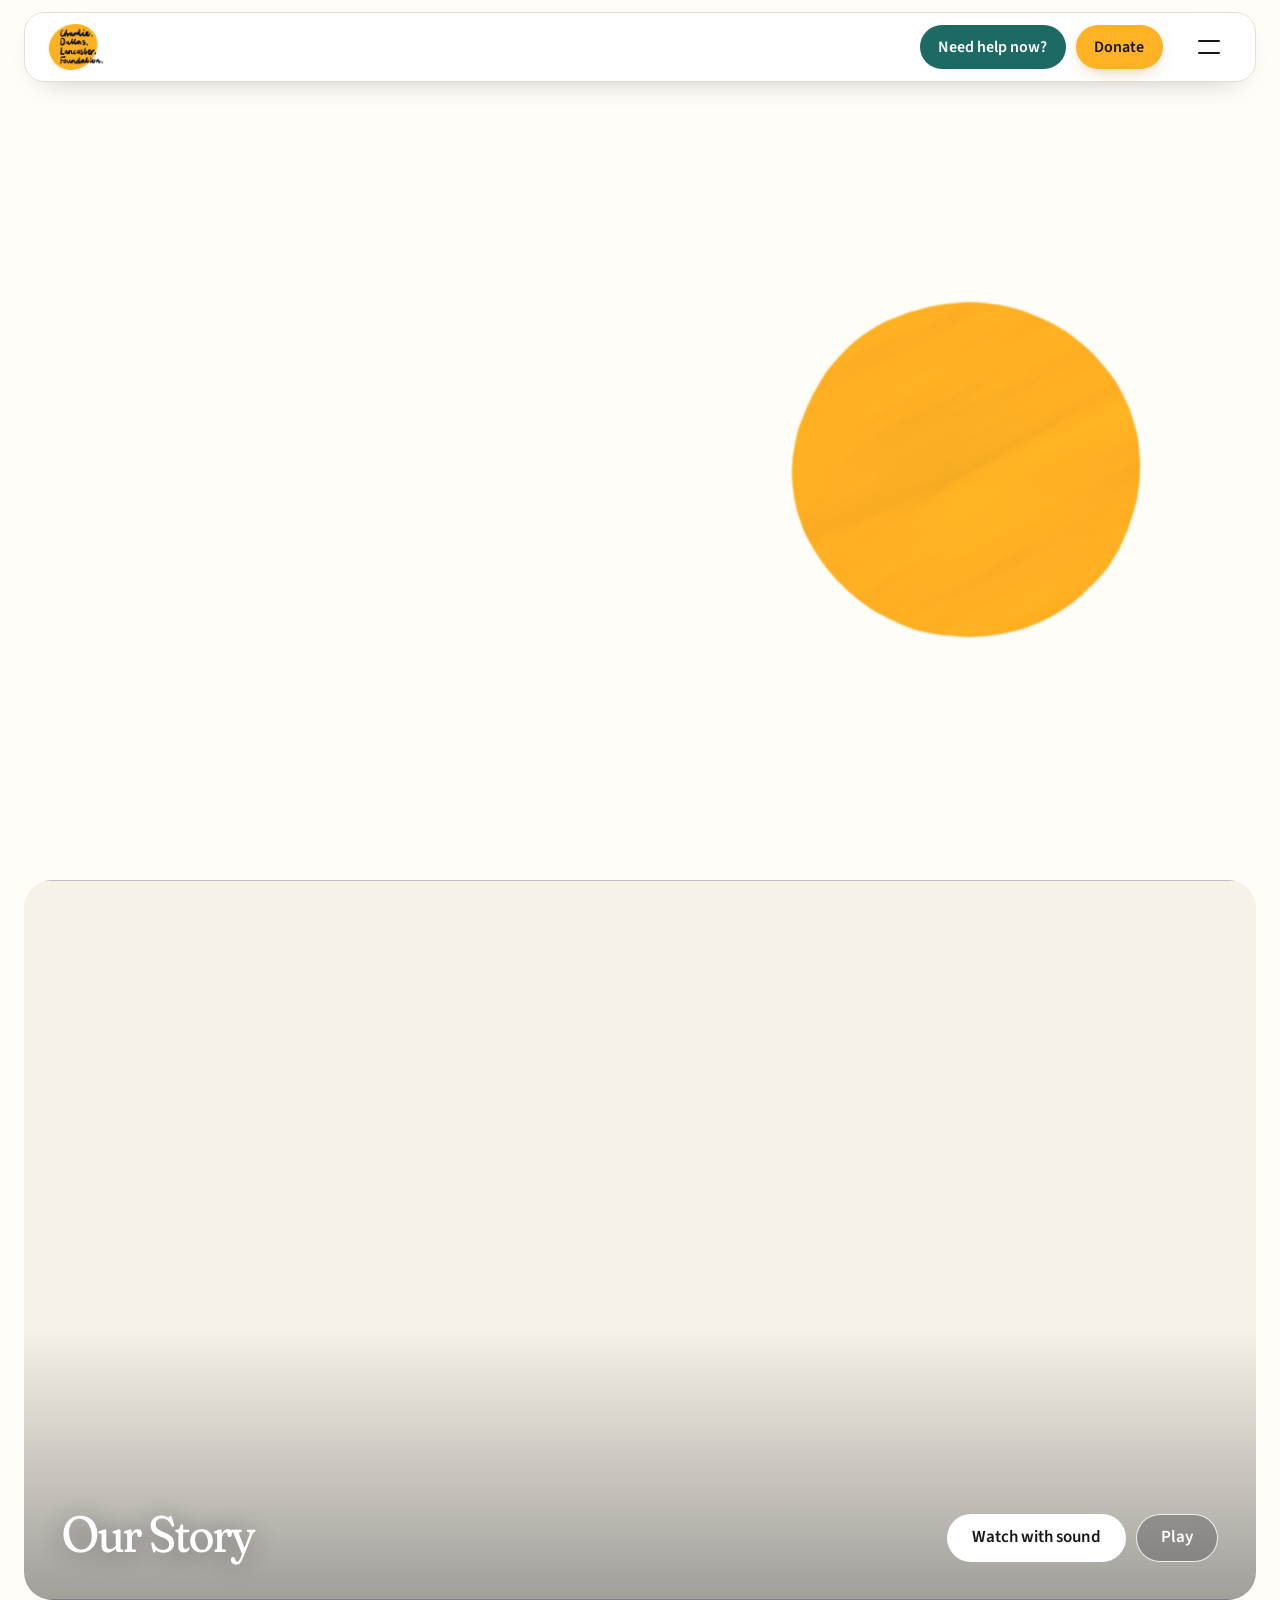
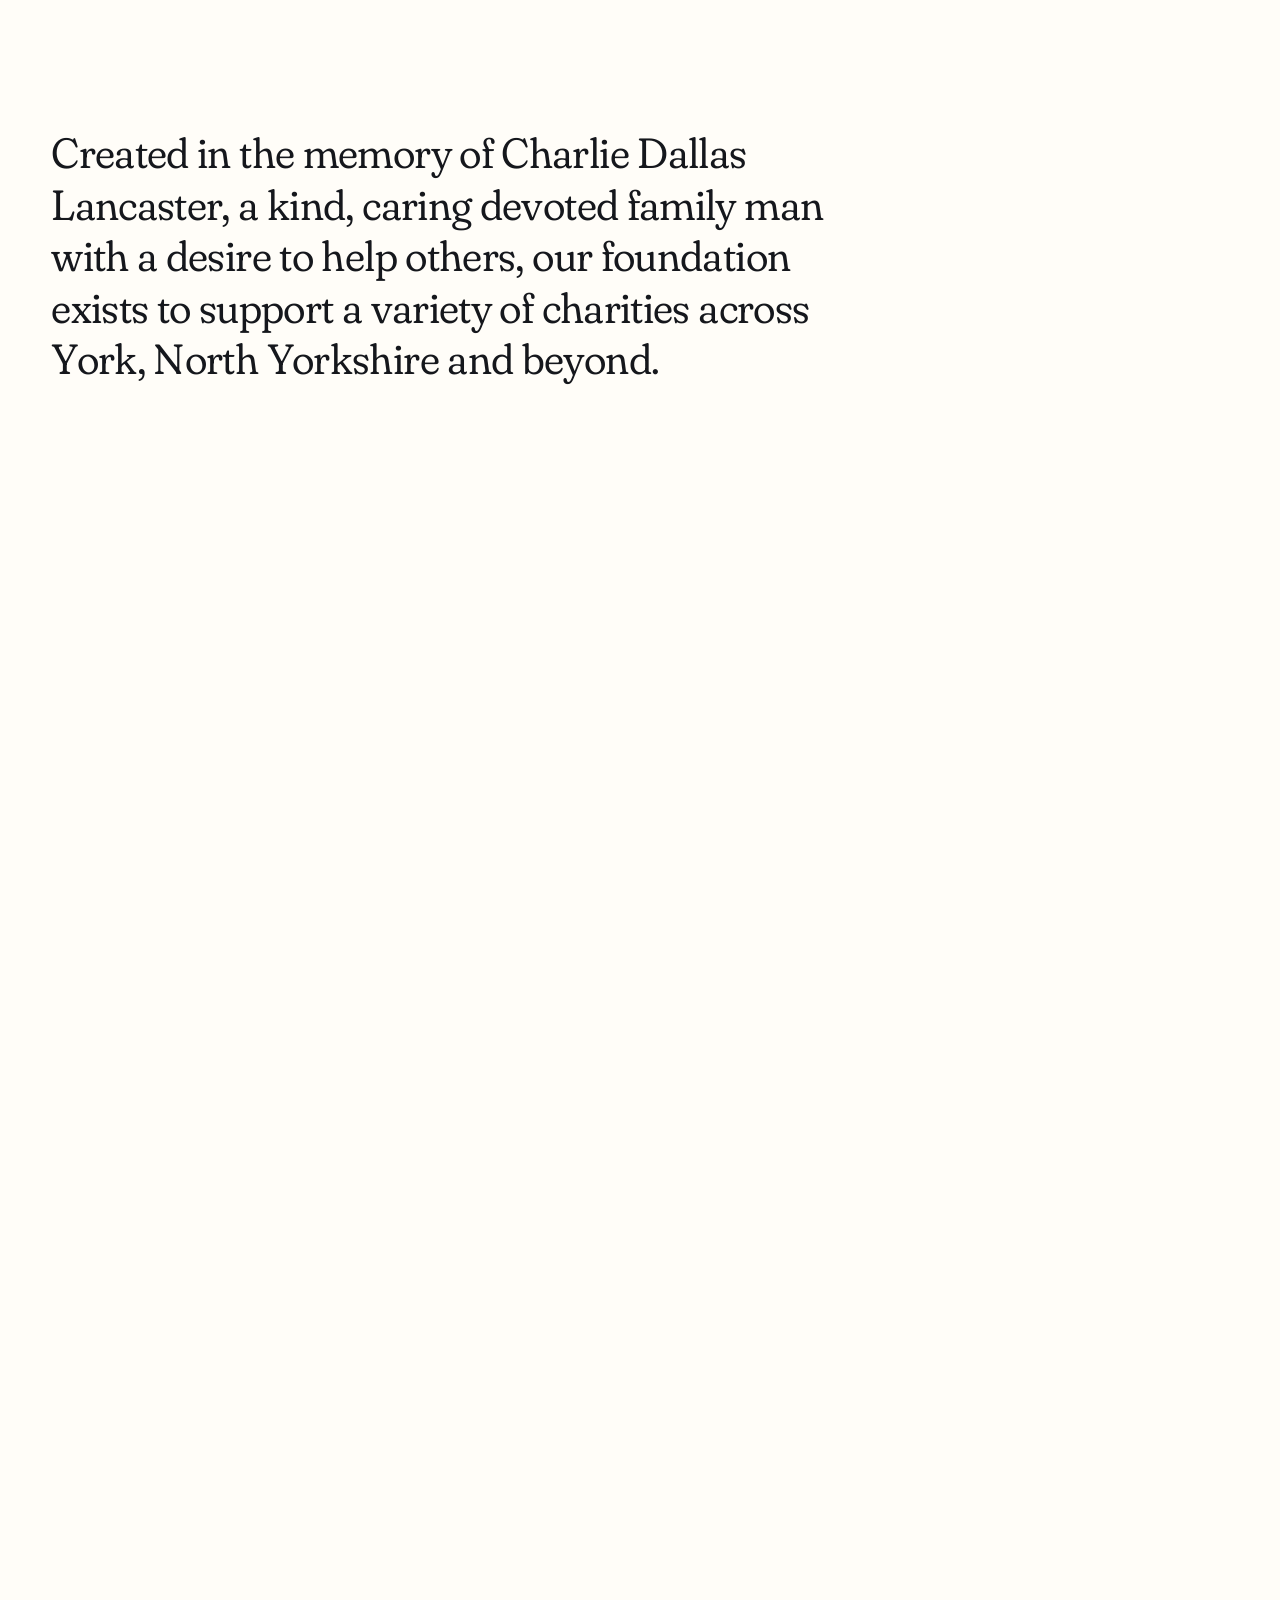
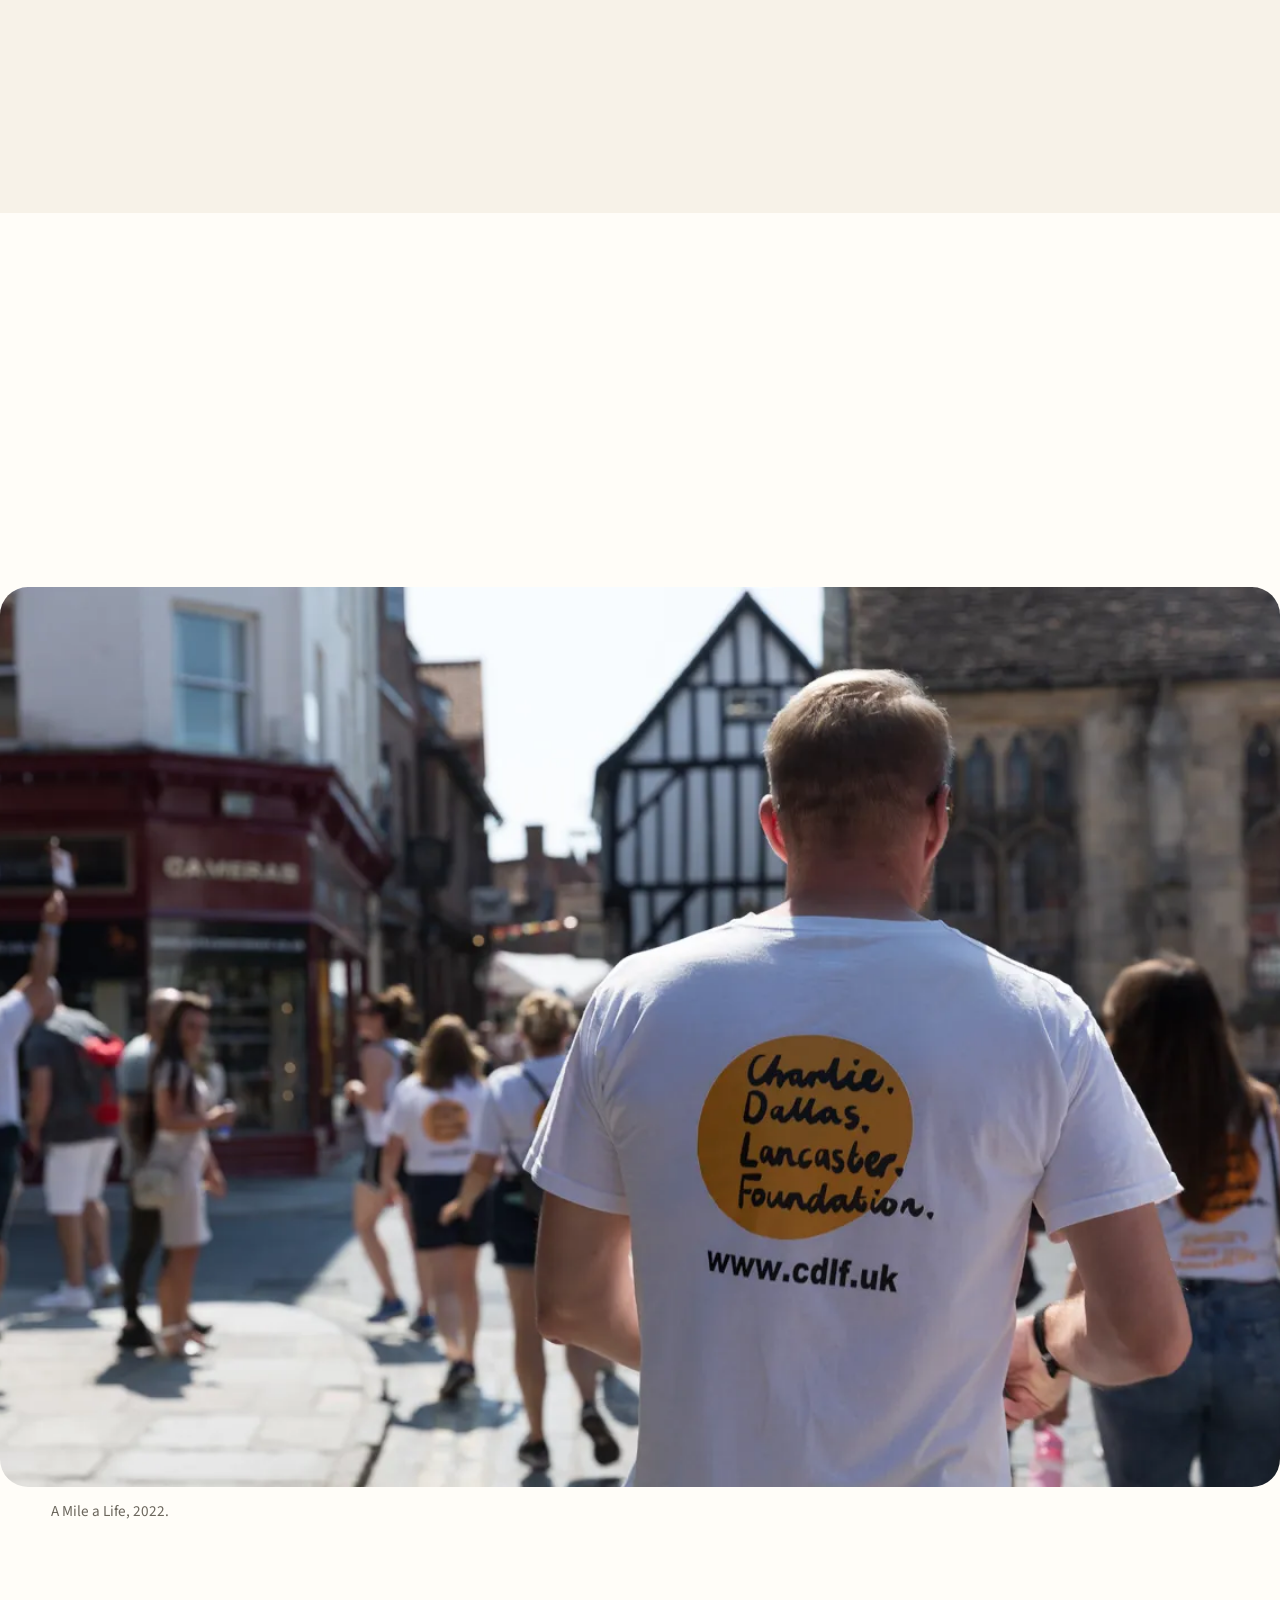
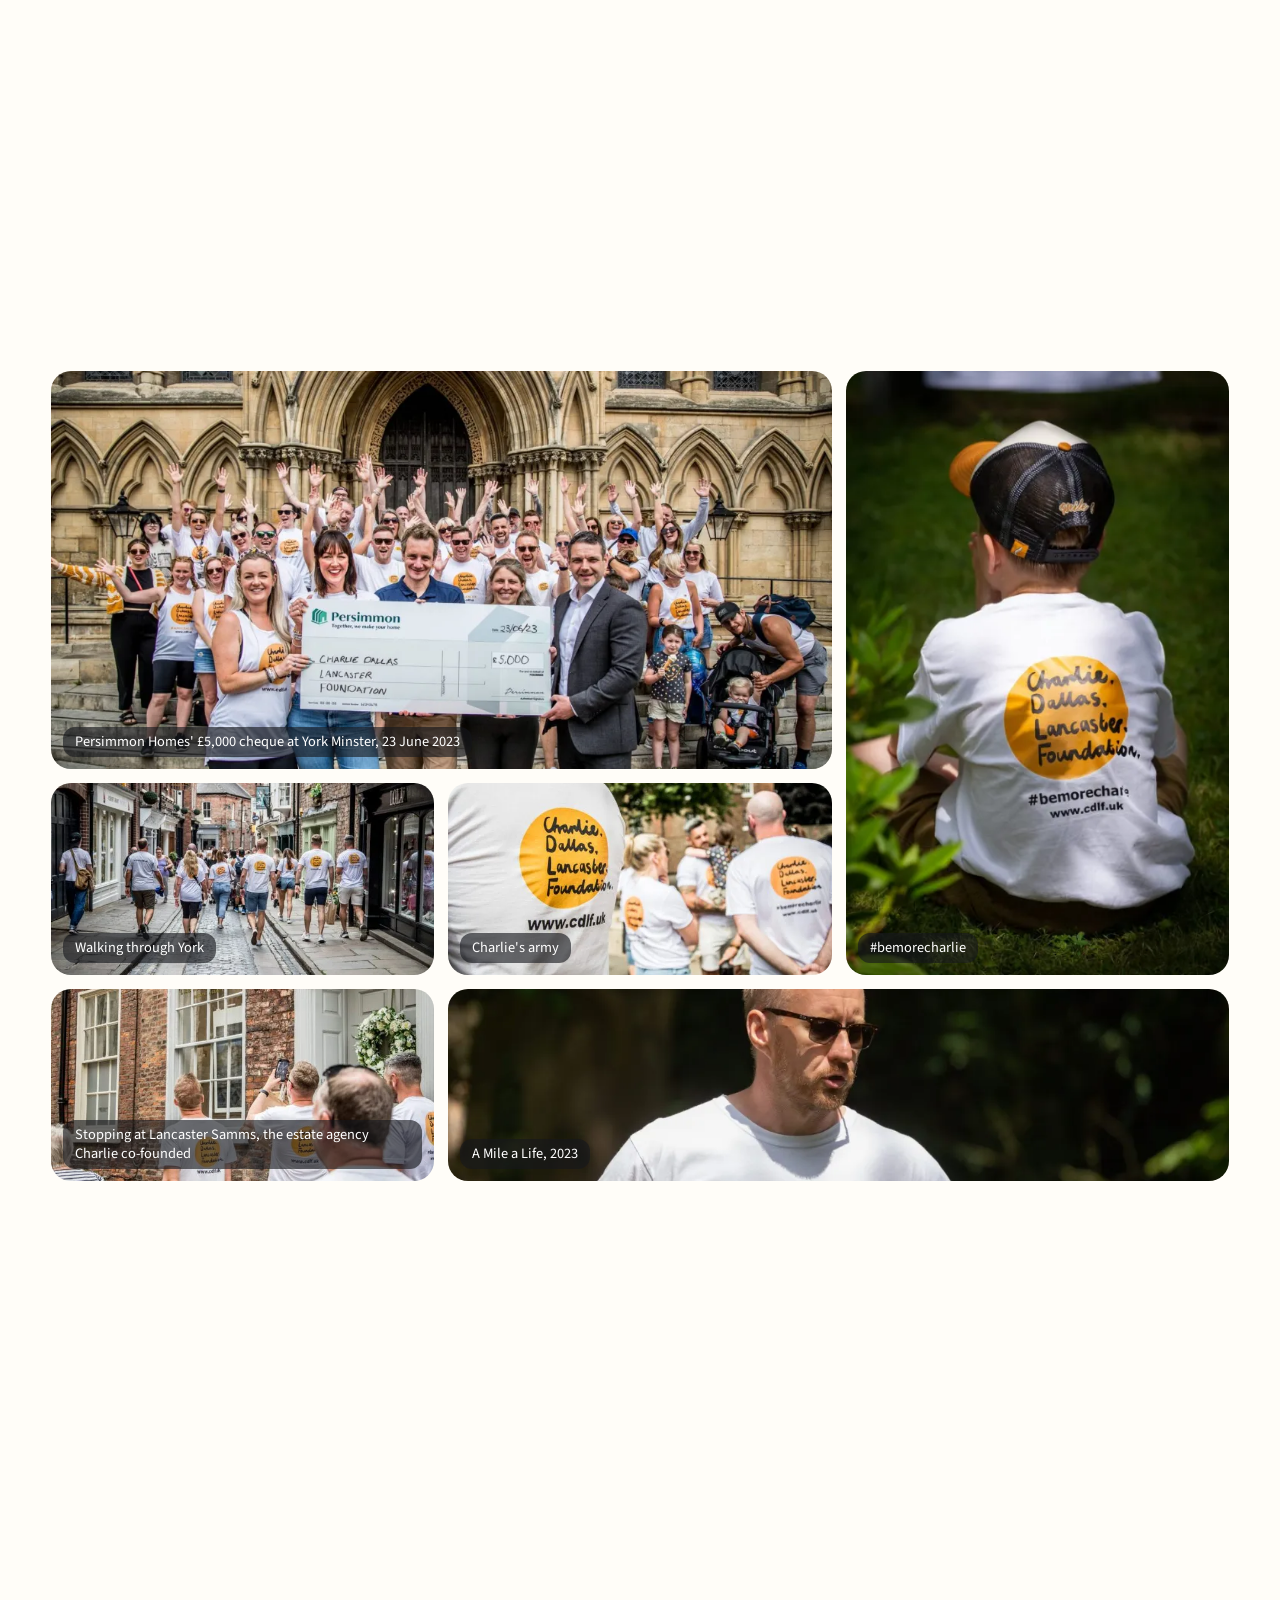
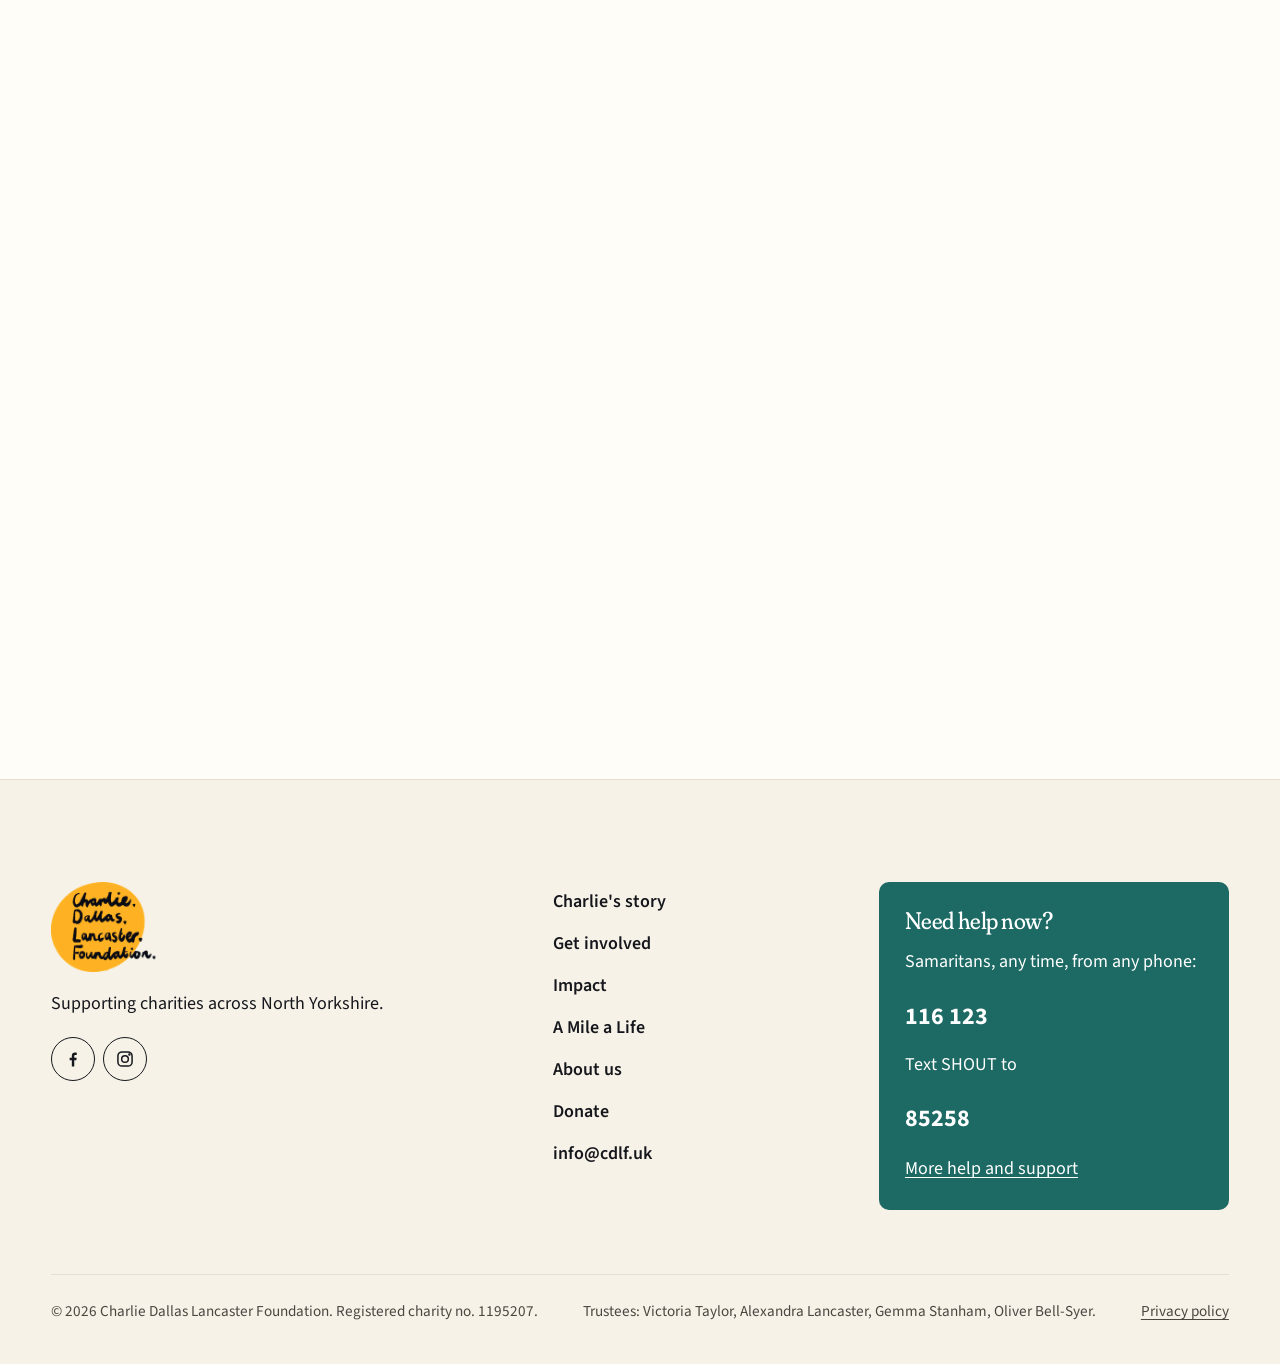
==== commit 9ef45e13: "Header: drop-down menu at all sizes; rename film section to "Our Story" - Page links now live behind" ====
--- a/index.html
+++ b/index.html
@@ -111,12 +111,46 @@
 .nav a:hover::after { transform: scaleX(1); }
 .actions { display: flex; gap: 10px; align-items: center; }
 .actions .btn { min-height: 44px; padding: 0 1.1em; font-size: 1rem; }
-.menu-btn { display: none; width: 44px; height: 44px; border: 0; background: transparent; border-radius: 50%; cursor: pointer; color: var(--ink); }
-.menu-btn svg { width: 26px; height: 26px; margin: auto; }
+/* With JavaScript, every page link lives in the drop-down menu at all widths; without it, the inline links stay. */
+.js .nav { display: none; }
+.js .actions { margin-left: auto; }
+.menu-btn { display: none; width: 44px; height: 44px; border: 0; background: transparent; border-radius: 50%; cursor: pointer; color: var(--ink); place-items: center; transition: background-color .25s; }
+.js .menu-btn { display: grid; }
+.menu-btn:hover { background: var(--paper-2); }
+.burger { position: relative; display: block; width: 22px; height: 14px; }
+.burger span { position: absolute; left: 0; right: 0; height: 2px; border-radius: 2px; background: currentColor; transition: transform .4s var(--ease); }
+.burger span:first-child { top: 0; }
+.burger span:last-child { bottom: 0; }
+.menu-open .burger span:first-child { transform: translateY(6px) rotate(45deg); }
+.menu-open .burger span:last-child { transform: translateY(-6px) rotate(-45deg); }
 @media (max-width: 1080px) {
   .nav { display: none; }
   .actions { margin-left: auto; }
-  .menu-btn { display: grid; place-items: center; }
+}
+
+/* Drop-down menu: the header itself grows downwards to reveal the page links. */
+.menu-panel { display: grid; grid-template-rows: 0fr; visibility: hidden; transition: grid-template-rows .55s var(--ease), visibility 0s .55s; }
+.menu-open .menu-panel { grid-template-rows: 1fr; visibility: visible; transition: grid-template-rows .55s var(--ease); }
+.menu-panel > .menu-inner { min-height: 0; overflow: hidden; }
+.menu-grid { display: grid; grid-template-columns: minmax(0, 2fr) minmax(0, 1fr); gap: 24px clamp(24px, 5vw, 72px); margin: 0 clamp(12px, 2vw, 24px); padding: 22px 0 28px; border-top: 1px solid var(--line); max-height: calc(100svh - 120px); overflow-y: auto; }
+.menu-links { display: grid; grid-template-columns: repeat(2, minmax(0, 1fr)); gap: 2px 32px; align-content: start; }
+.menu-links a { font-family: var(--serif); font-variation-settings: "SOFT" 100; font-size: clamp(1.6rem, 2.6vw, 2.3rem); line-height: 1.2; letter-spacing: -.015em; text-decoration: none; padding: 8px 0; width: fit-content; background: linear-gradient(var(--sun), var(--sun)) 0 92% / 0 3px no-repeat; transition: background-size .45s var(--ease), opacity .4s var(--ease), transform .5s var(--ease); }
+.menu-links a:hover { background-size: 100% 3px; }
+.menu-meta { display: grid; gap: 10px; align-content: start; font-size: 1rem; color: var(--ink-2); }
+.menu-meta p { margin: 0; }
+.menu-meta a { font-weight: 600; color: var(--ink); }
+.menu-meta .social { margin-top: 6px; }
+/* Links settle in one after another as the panel opens. */
+.menu-links a { opacity: 0; transform: translateY(8px); }
+.menu-open .menu-links a { opacity: 1; transform: none; transition-delay: calc(var(--i, 0) * 45ms + 120ms); }
+@media (max-width: 760px) {
+  .menu-grid { grid-template-columns: 1fr; padding-top: 14px; }
+  .menu-links { grid-template-columns: 1fr; }
+  .menu-links a { font-size: clamp(1.7rem, 8vw, 2.2rem); padding: 6px 0; }
+}
+@media (prefers-reduced-motion: reduce) {
+  .menu-panel, .menu-open .menu-panel, .menu-links a, .burger span { transition: none !important; }
+  .menu-links a { opacity: 1; transform: none; }
 }
 .actions .btn { white-space: nowrap; }
 .lbl-short { display: none; }
@@ -136,12 +170,6 @@
   .actions .btn { padding: 0 .7em; font-size: .9rem; }
   .menu-btn { margin-right: -4px; }
 }
-.mobile-menu { position: fixed; inset: 0; z-index: 60; background: var(--paper); padding: 20px var(--gutter) 40px; display: flex; flex-direction: column; visibility: hidden; opacity: 0; transition: opacity .35s var(--ease), visibility 0s .35s; }
-.mobile-menu.open { visibility: visible; opacity: 1; transition: opacity .35s var(--ease); }
-.mobile-menu .top { display: flex; justify-content: space-between; align-items: center; height: 56px; }
-.mobile-menu nav { margin-top: 6vh; display: grid; gap: 6px; }
-.mobile-menu nav a { font-family: var(--serif); font-size: clamp(2rem, 9vw, 2.75rem); text-decoration: none; line-height: 1.25; padding: 4px 0; font-variation-settings: "SOFT" 100; }
-.mobile-menu .foot { margin-top: auto; display: flex; gap: 10px; flex-wrap: wrap; }
 
 /* Hero */
 .hero { position: relative; padding: var(--space-s) 0 var(--space-m); }
@@ -398,31 +426,33 @@
       <a class="btn btn-help" href="help.html" data-crisis><span class="lbl-long">Need help now?</span><span class="lbl-short" aria-hidden="true">Need help?</span></a>
       <a class="btn btn-donate" href="https://cdlf.uk/donate/">Donate</a>
     </div>
-    <button class="menu-btn" type="button" aria-expanded="false" aria-controls="mobile-menu" aria-label="Open menu">
-      <svg viewBox="0 0 24 24" fill="none" stroke="currentColor" stroke-width="1.8" stroke-linecap="round"><path d="M4 8h16M4 16h16"/></svg>
+    <button class="menu-btn" type="button" aria-expanded="false" aria-controls="site-menu" aria-label="Menu">
+      <span class="burger" aria-hidden="true"><span></span><span></span></span>
     </button>
   </div>
+  <!-- Drop-down menu (all screen sizes): the header grows downwards to show the page links. -->
+  <div class="menu-panel" id="site-menu" inert>
+    <div class="menu-inner">
+      <div class="menu-grid">
+        <nav class="menu-links" aria-label="Pages">
+          <a href="https://cdlf.uk/about-charlie/" style="--i:0">Charlie's story</a>
+          <a href="https://cdlf.uk/fundraising-donate/" style="--i:1">Get involved</a>
+          <a href="https://cdlf.uk/beneficiaries/" style="--i:2">Impact</a>
+          <a href="https://cdlf.uk/a-mile-a-life/" style="--i:3">A Mile a Life</a>
+          <a href="https://cdlf.uk/our-team/" style="--i:4">About</a>
+        </nav>
+        <div class="menu-meta">
+          <p>Get in touch: <a href="mailto:info@cdlf.uk">info@cdlf.uk</a></p>
+          <p>Registered charity no. 1195207</p>
+          <div class="social">
+            <a href="https://www.facebook.com/CDLF.UK/" aria-label="CDLF on Facebook"><svg viewBox="0 0 24 24" fill="currentColor" aria-hidden="true"><path d="M13.5 21v-7.5h2.5l.4-3h-2.9V8.6c0-.9.3-1.5 1.5-1.5h1.5V4.4c-.3 0-1.2-.1-2.2-.1-2.2 0-3.7 1.3-3.7 3.8v2.4H8v3h2.6V21z"/></svg></a>
+            <a href="https://www.instagram.com/c.d.l.foundation/" aria-label="CDLF on Instagram"><svg viewBox="0 0 24 24" fill="none" stroke="currentColor" stroke-width="1.8" aria-hidden="true"><rect x="3.5" y="3.5" width="17" height="17" rx="5"/><circle cx="12" cy="12" r="4"/><circle cx="17.3" cy="6.7" r=".6" fill="currentColor"/></svg></a>
+          </div>
+        </div>
+      </div>
+    </div>
+  </div>
 </header>
-
-<div class="mobile-menu" id="mobile-menu" aria-hidden="true">
-  <div class="top">
-    <a class="brand" href="index.html" aria-label="Home"><img src="assets/logo.png" alt="" width="58"></a>
-    <button class="menu-btn" type="button" data-close-menu aria-label="Close menu" style="display:grid">
-      <svg viewBox="0 0 24 24" fill="none" stroke="currentColor" stroke-width="1.8" stroke-linecap="round"><path d="M6 6l12 12M18 6L6 18"/></svg>
-    </button>
-  </div>
-  <nav aria-label="Mobile">
-    <a href="https://cdlf.uk/about-charlie/">Charlie's story</a>
-    <a href="https://cdlf.uk/fundraising-donate/">Get involved</a>
-    <a href="https://cdlf.uk/beneficiaries/">Impact</a>
-    <a href="https://cdlf.uk/a-mile-a-life/">A Mile a Life</a>
-    <a href="https://cdlf.uk/our-team/">About</a>
-  </nav>
-  <div class="foot">
-    <a class="btn btn-help" href="help.html" data-crisis>Need help now?</a>
-    <a class="btn btn-donate" href="https://cdlf.uk/donate/">Donate</a>
-  </div>
-</div>
 
 <main id="main">
 
@@ -468,7 +498,7 @@
       </div>
       <div class="reel-shade" aria-hidden="true"></div>
       <div class="reel-bar">
-        <h2 id="film-title">Our film</h2>
+        <h2 id="film-title">Our Story</h2>
         <div class="reel-controls">
           <button class="btn btn-light" type="button" data-reel="sound">Watch with sound</button>
           <button class="btn btn-outline-light" type="button" data-reel="pause" hidden>Pause</button>
@@ -697,7 +727,7 @@
   </div>
 </footer>
 
-<dialog class="film-dialog" id="film-dialog" aria-label="Our film, with sound">
+<dialog class="film-dialog" id="film-dialog" aria-label="Our Story, with sound">
   <button class="close" type="button" data-close-film>
     <svg viewBox="0 0 24 24" fill="none" stroke="currentColor" stroke-width="2.2" stroke-linecap="round" aria-hidden="true"><path d="M6 6l12 12M18 6L6 18"/></svg>
     Close
@@ -747,25 +777,28 @@
     history.pushState(null, '', a.getAttribute('href'));
   });
 
-  var menu = document.getElementById('mobile-menu');
+  // Drop-down menu: the burger opens and closes it; Escape, a click outside, or choosing a link closes it.
+  var menu = document.getElementById('site-menu');
   var openBtn = document.querySelector('.bar .menu-btn');
-  function setMenu(open) {
-    menu.classList.toggle('open', open);
-    menu.setAttribute('aria-hidden', String(!open));
+  var menuOpen = false;
+  function setMenu(open, returnFocus) {
+    menuOpen = open;
+    header.classList.toggle('menu-open', open);
     openBtn.setAttribute('aria-expanded', String(open));
-    document.body.style.overflow = open ? 'hidden' : '';
-    (open ? menu.querySelector('nav a') : openBtn).focus();
+    if (open) menu.removeAttribute('inert'); else menu.setAttribute('inert', '');
+    if (!open && returnFocus) openBtn.focus();
   }
-  openBtn.addEventListener('click', function () { setMenu(true); });
-  menu.querySelector('[data-close-menu]').addEventListener('click', function () { setMenu(false); });
-  menu.addEventListener('keydown', function (e) { if (e.key === 'Escape') setMenu(false); });
+  openBtn.addEventListener('click', function () { setMenu(!menuOpen); });
+  document.addEventListener('keydown', function (e) { if (e.key === 'Escape' && menuOpen) setMenu(false, true); });
+  document.addEventListener('click', function (e) { if (menuOpen && !header.contains(e.target)) setMenu(false); });
+  menu.addEventListener('click', function (e) { if (e.target.closest('a')) setMenu(false); });
 
   var dlg = document.getElementById('crisis');
   if (dlg && typeof dlg.showModal === 'function') {
     document.querySelectorAll('[data-crisis]').forEach(function (a) {
       a.addEventListener('click', function (e) {
         e.preventDefault();
-        if (menu.classList.contains('open')) setMenu(false);
+        if (menuOpen) setMenu(false);
         dlg.showModal();
       });
     });
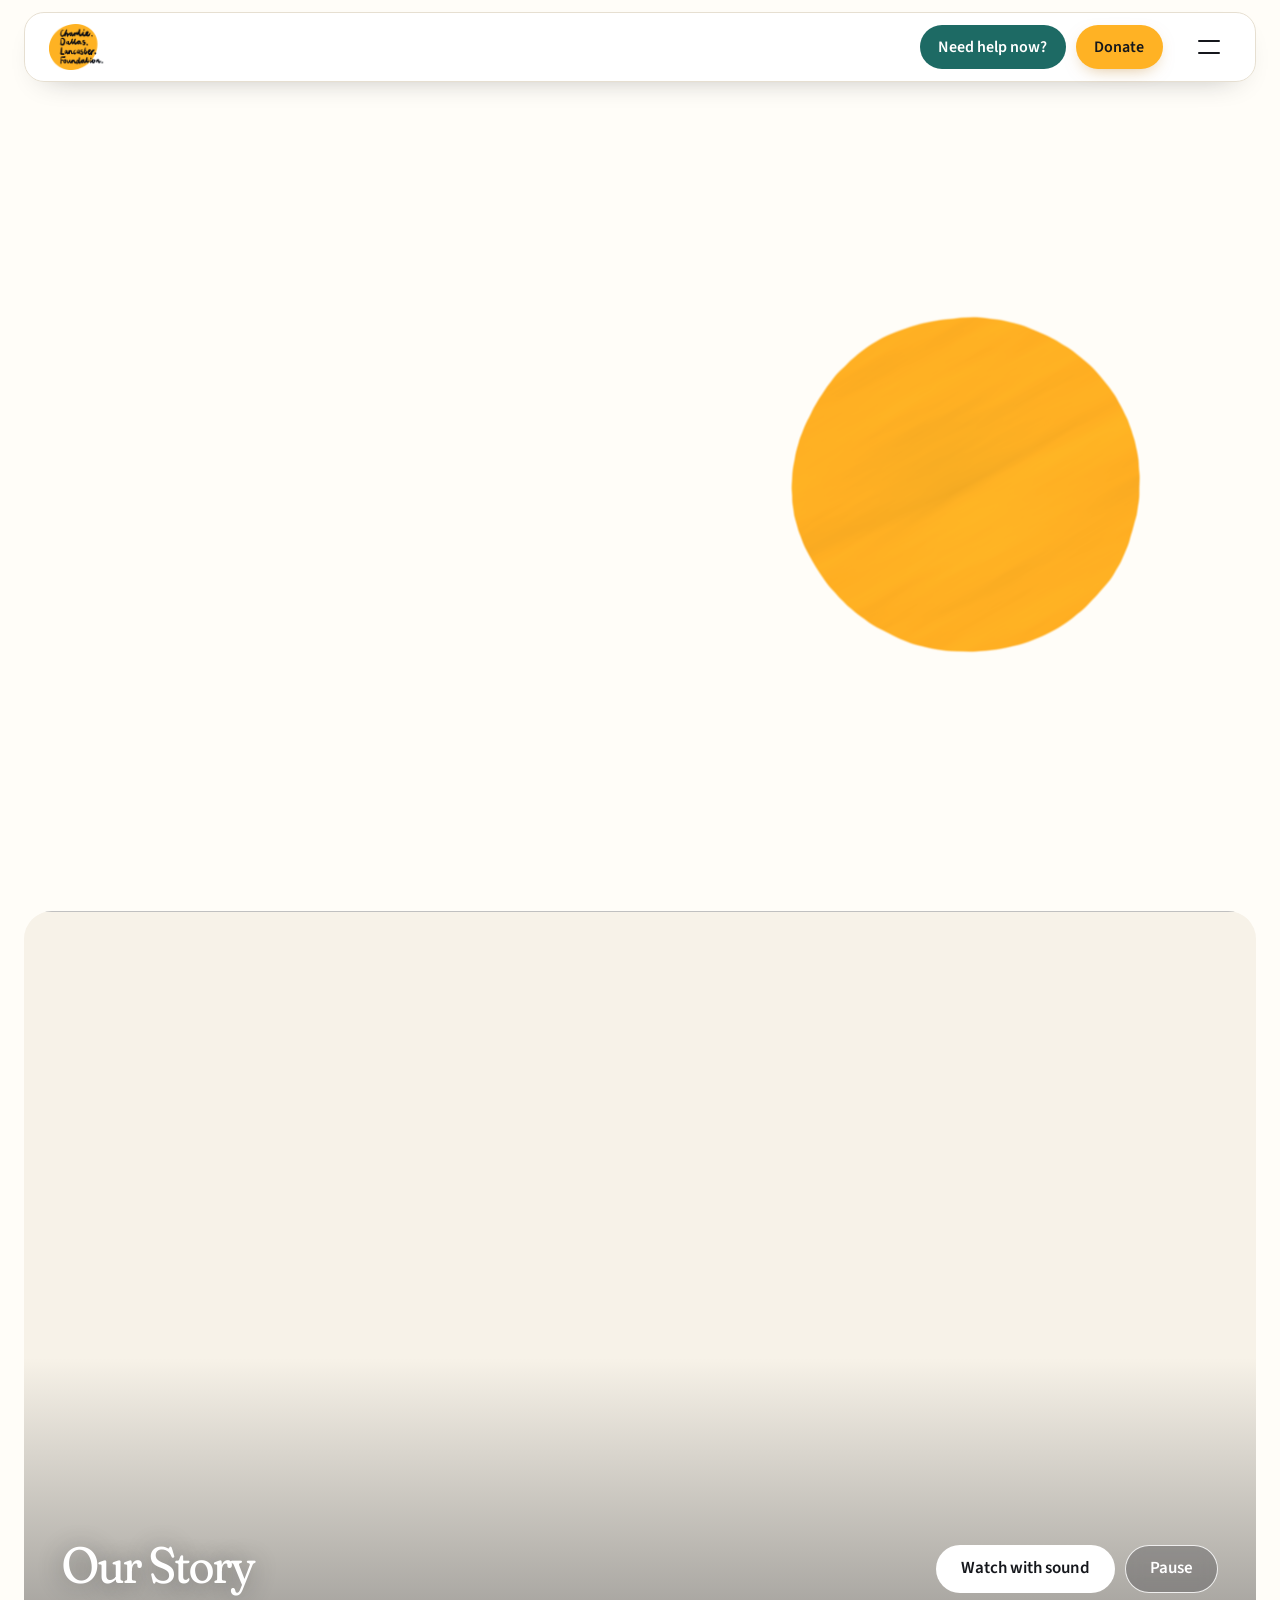
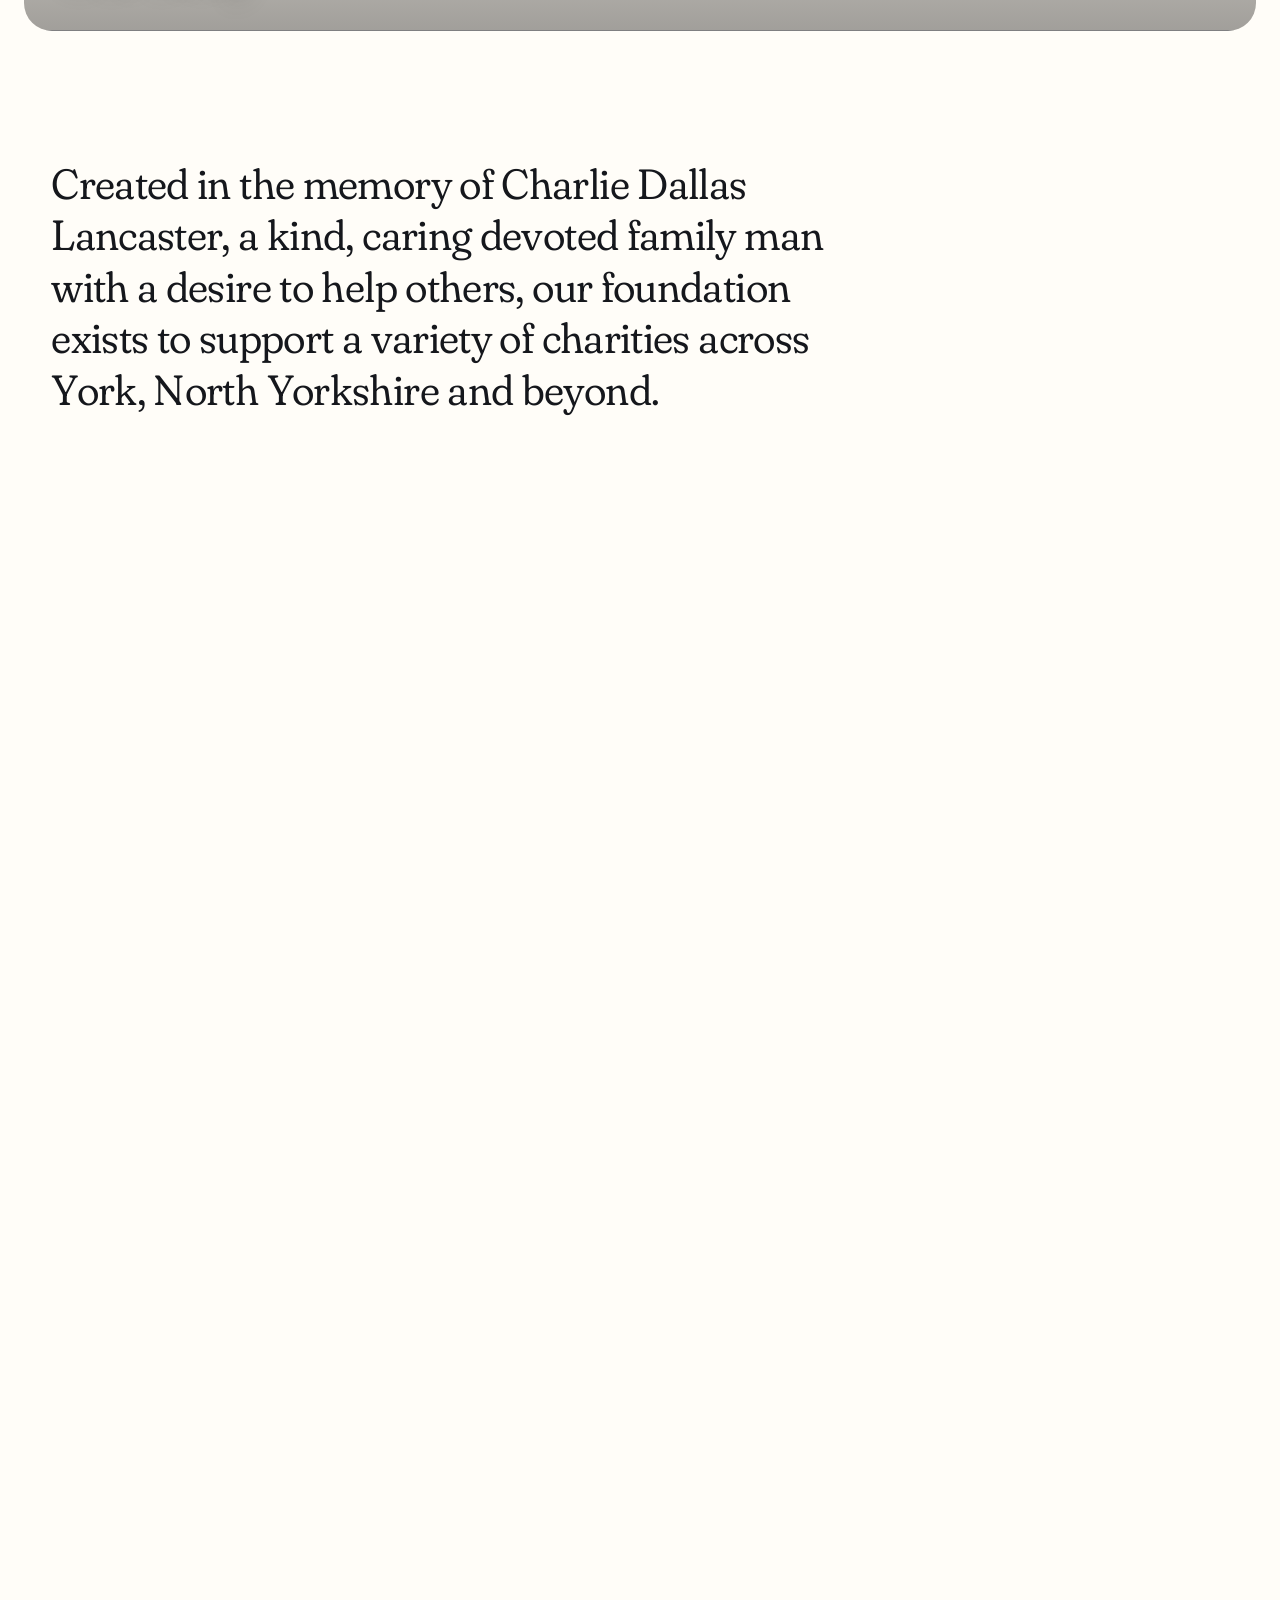
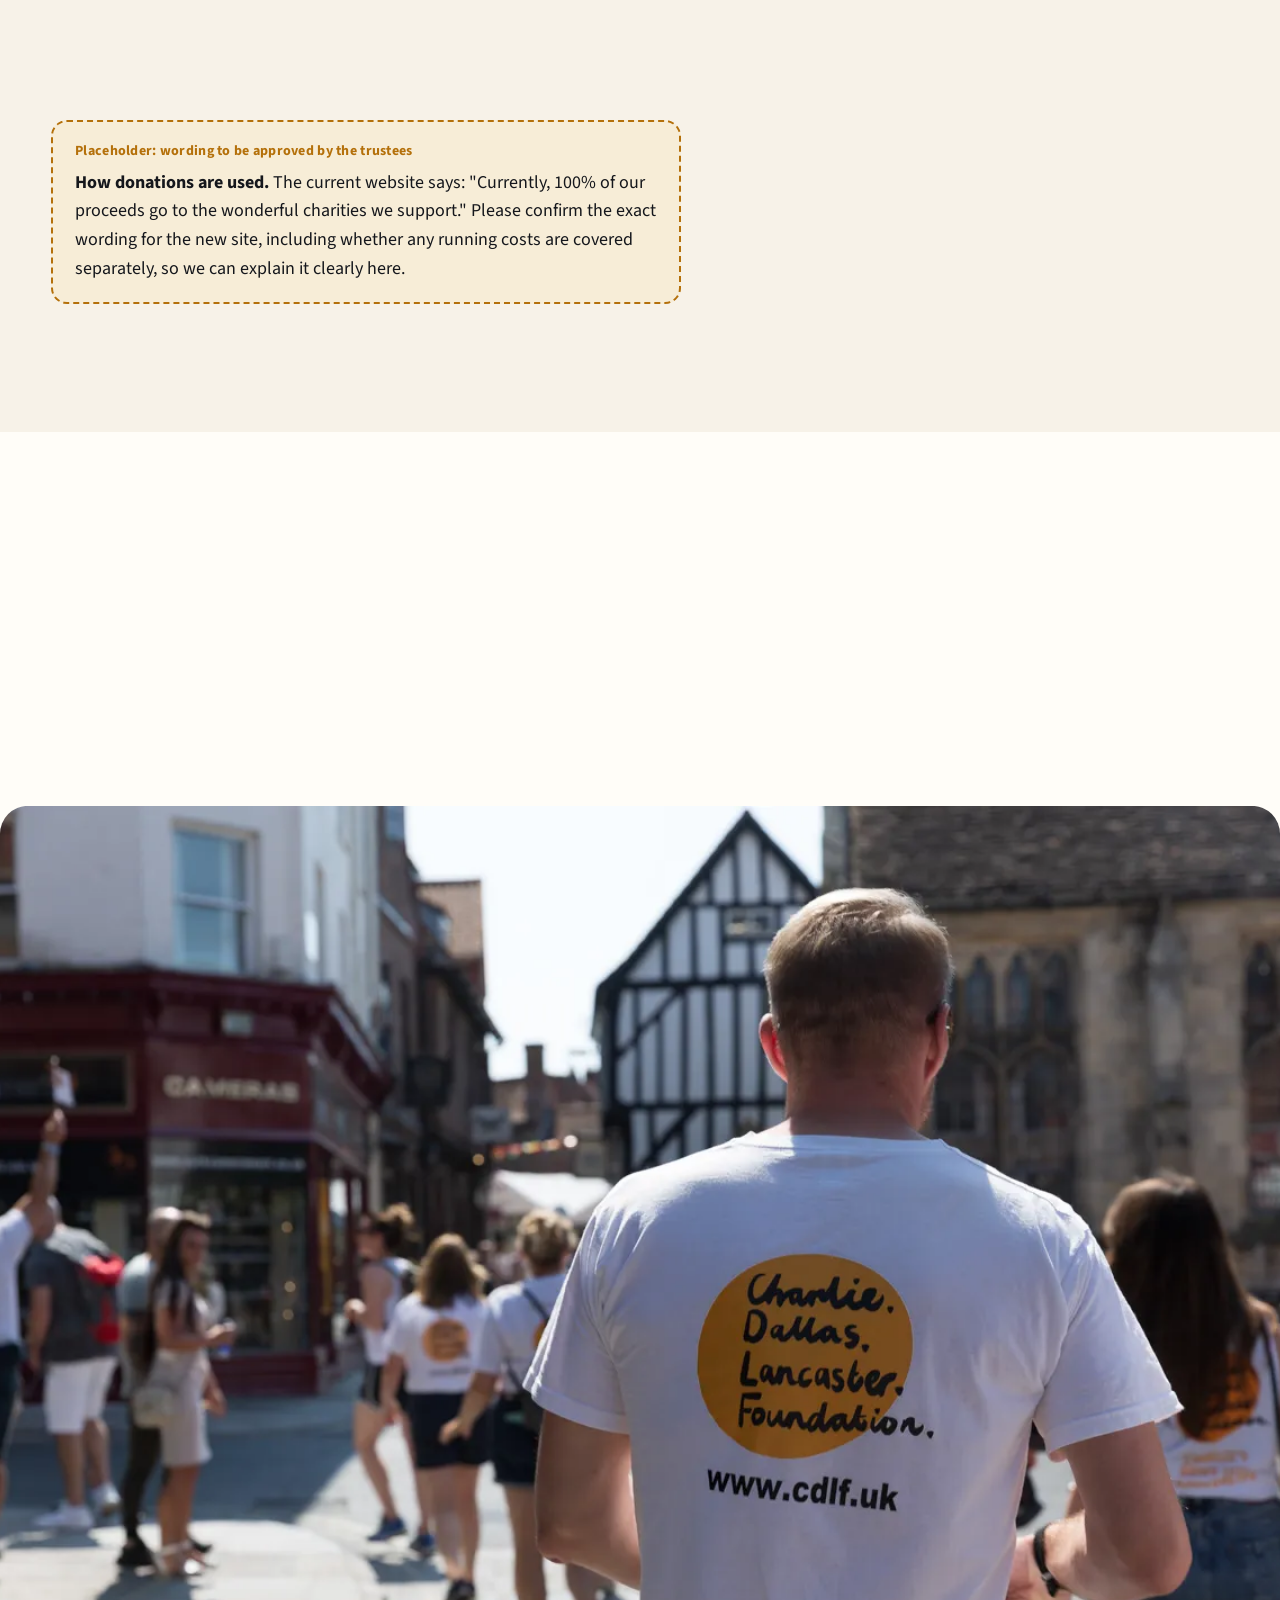
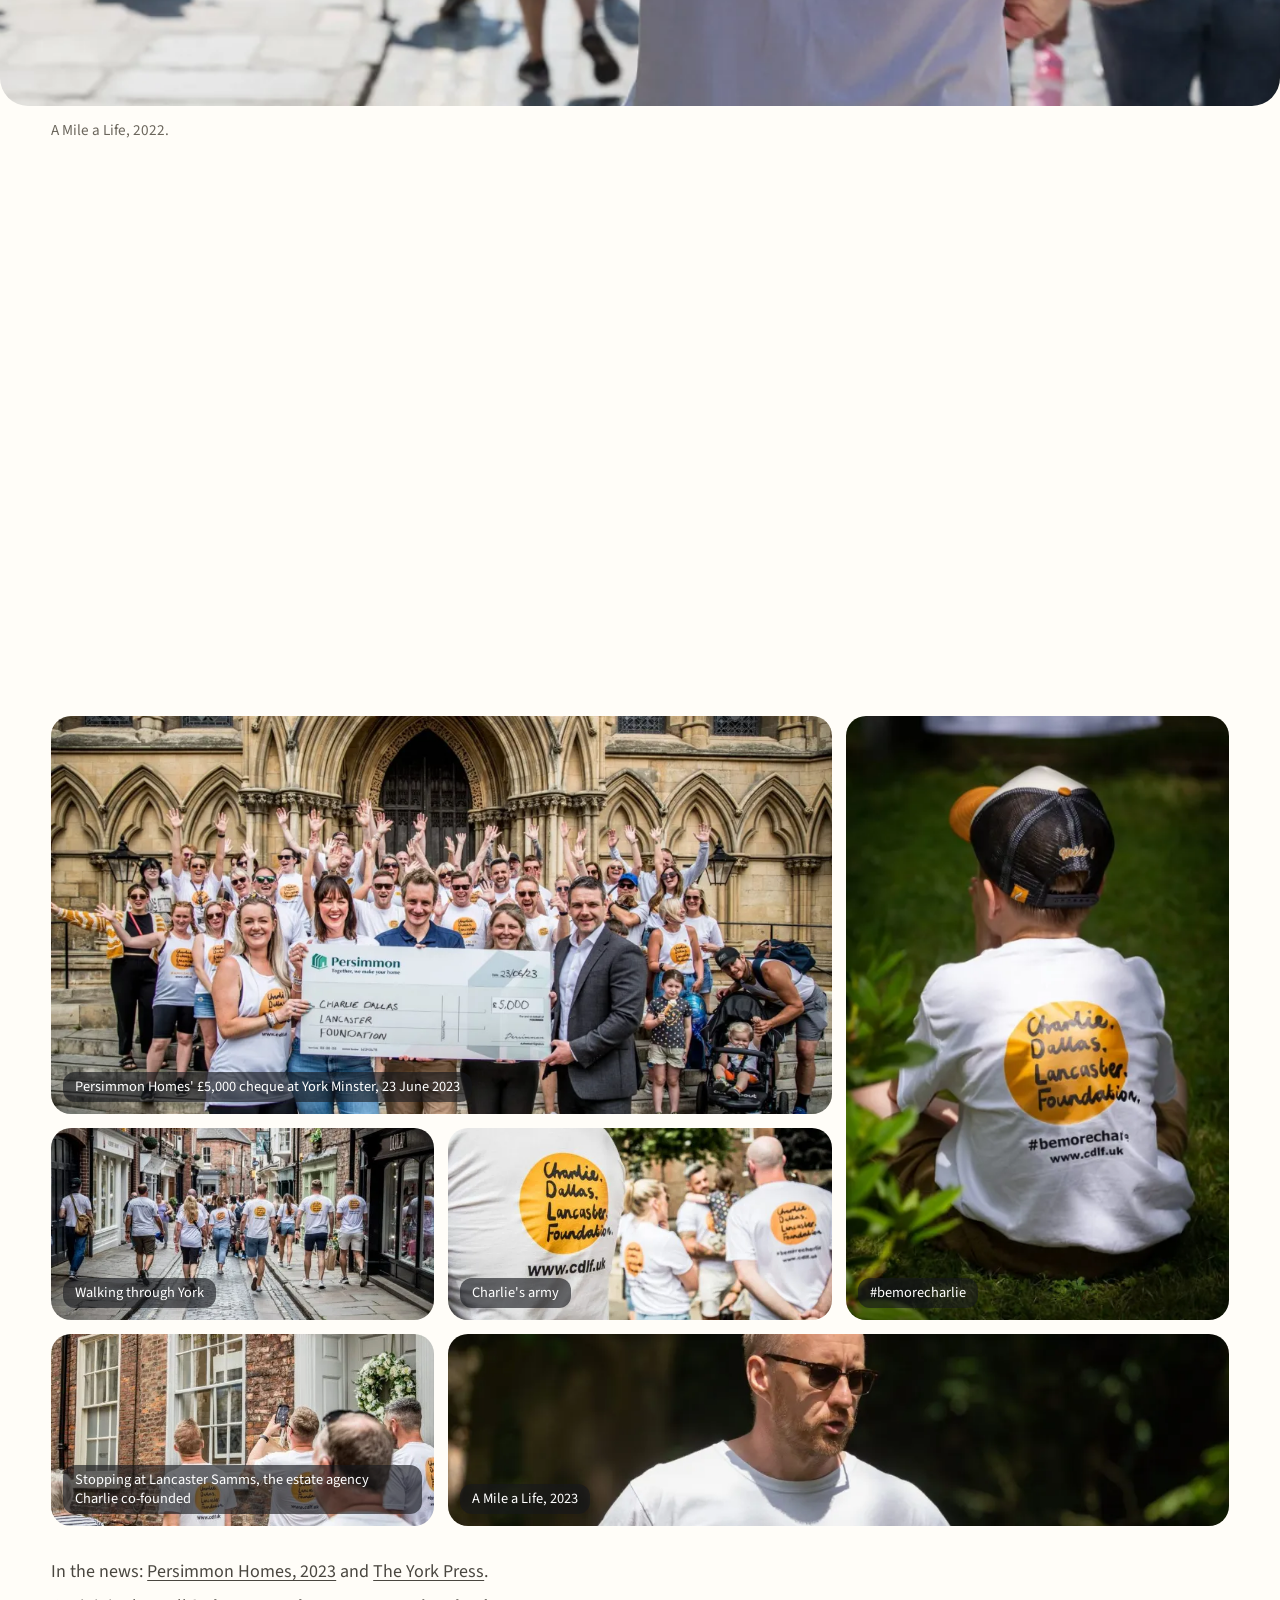
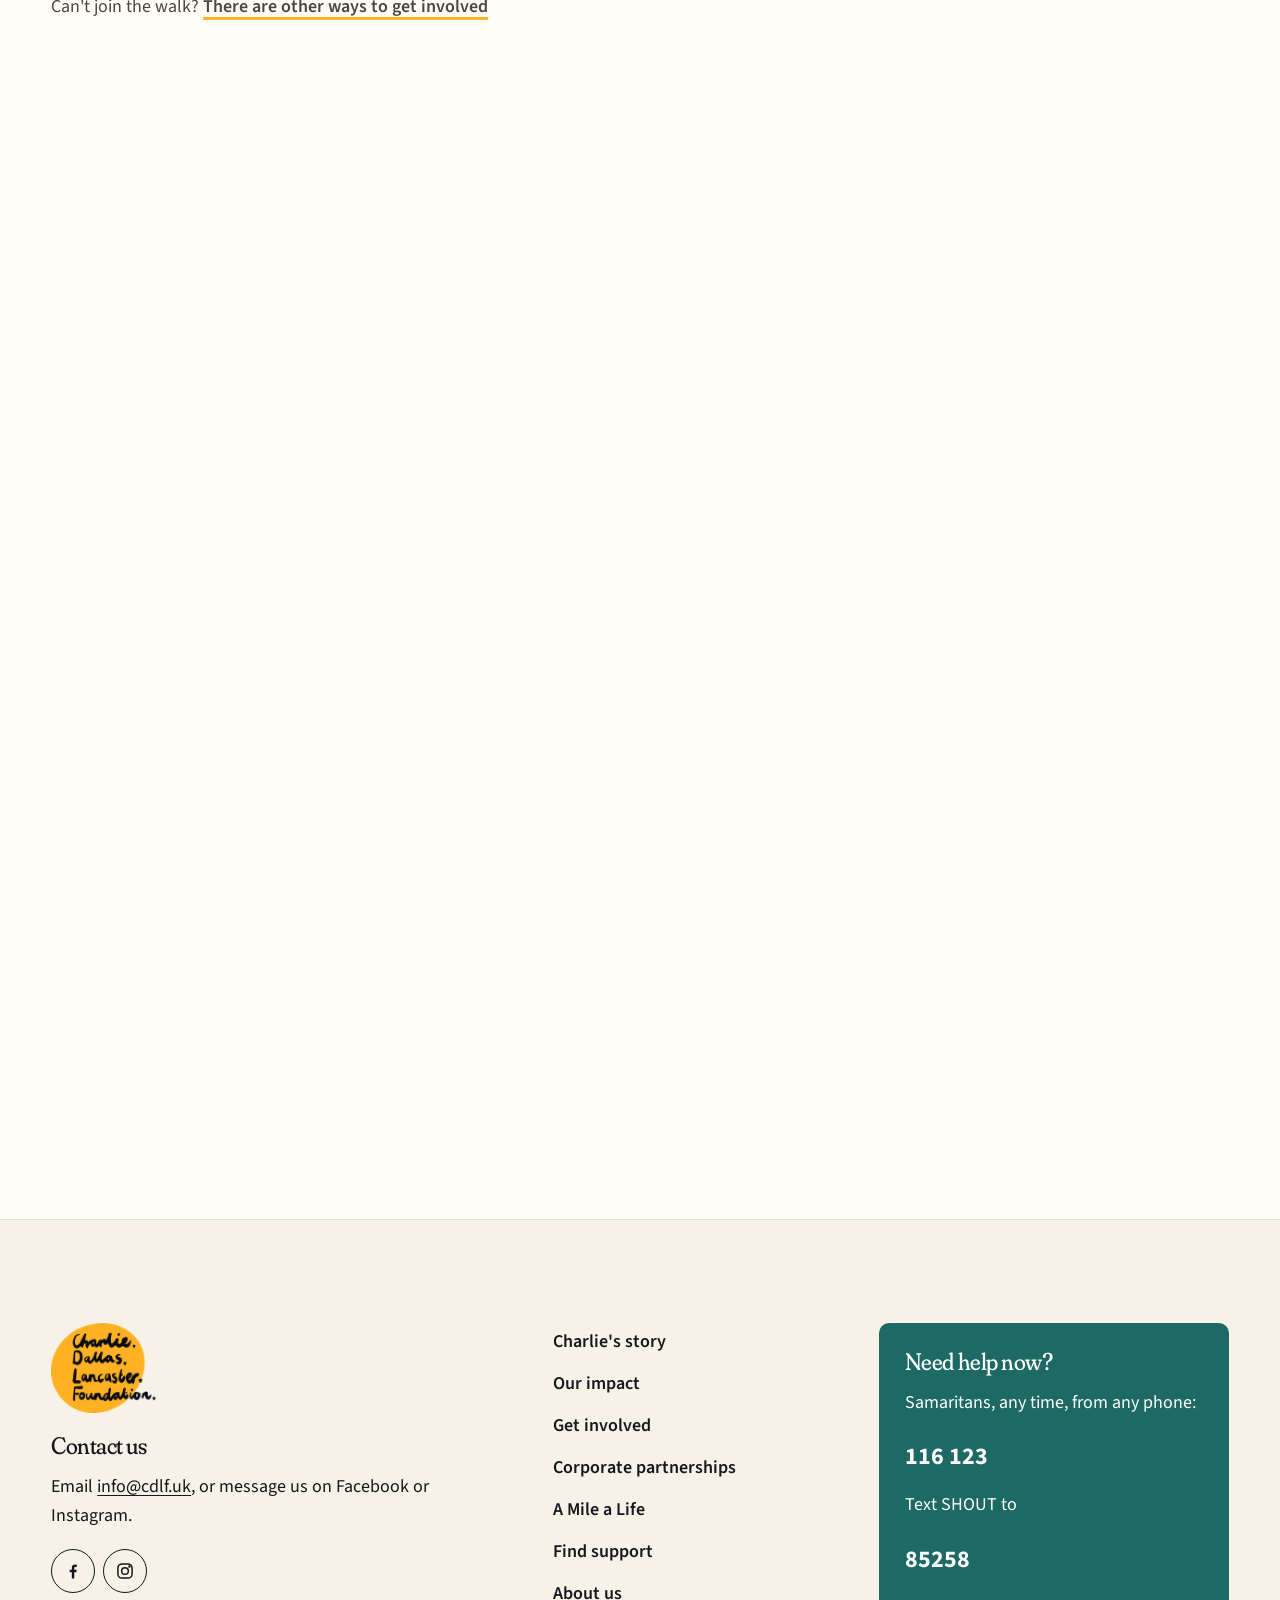
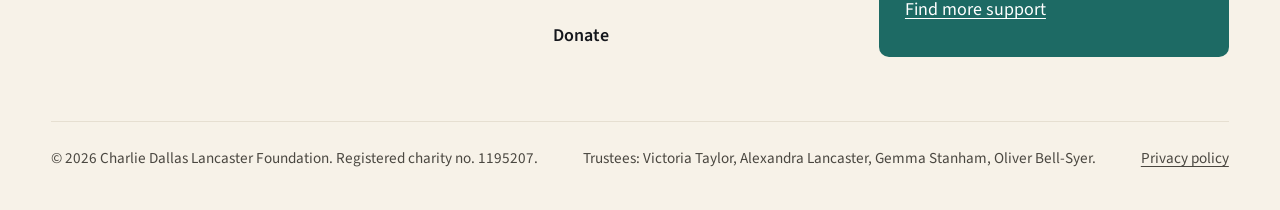
==== commit 57e7e829: "Refine site: clearer journeys, corporate partnerships page, support page, SEO Homepage (same design," ====
--- a/index.html
+++ b/index.html
@@ -3,21 +3,73 @@
 <head>
 <meta charset="utf-8">
 <meta name="viewport" content="width=device-width, initial-scale=1">
-<!-- PREVIEW ONLY: keeps the team preview out of search engines. Remove this line at launch. -->
+<!-- PREVIEW-ONLY: keeps the GitHub Pages preview out of search engines. Remove this line on the production site (see LAUNCH.md). -->
 <meta name="robots" content="noindex, nofollow">
-<title>Charlie Dallas Lancaster Foundation</title>
-<meta name="description" content="Created in the memory of Charlie Dallas Lancaster, our foundation raises money for mental health and suicide prevention charities across York, North Yorkshire and beyond. Registered charity no. 1195207.">
+<title>Mental Health Charity in York &amp; Yorkshire | CDLF</title>
+<meta name="description" content="The Charlie Dallas Lancaster Foundation supports mental health awareness, fundraising and local charities across York and Yorkshire. Discover our work and get involved.">
+<!-- Production URLs: these point at the live domain on purpose, never at the GitHub Pages preview. -->
+<link rel="canonical" href="https://cdlf.uk/">
+<meta property="og:type" content="website">
+<meta property="og:site_name" content="Charlie Dallas Lancaster Foundation">
+<meta property="og:locale" content="en_GB">
+<meta property="og:title" content="Charlie Dallas Lancaster Foundation">
+<meta property="og:description" content="Founded in Charlie's memory, we raise money for mental health and suicide prevention charities across York, North Yorkshire and beyond.">
+<meta property="og:url" content="https://cdlf.uk/">
+<meta property="og:image" content="https://cdlf.uk/assets/og-image.jpg">
+<meta property="og:image:width" content="1200">
+<meta property="og:image:height" content="630">
+<meta property="og:image:alt" content="The Charlie Dallas Lancaster Foundation logo: hand-lettered words on a sunflower-yellow circle.">
+<meta name="twitter:card" content="summary_large_image">
 <link rel="icon" href="favicon.ico" sizes="32x32">
 <link rel="icon" href="assets/icon-192.png" type="image/png" sizes="192x192">
 <link rel="apple-touch-icon" href="assets/apple-touch-icon.png">
 <link rel="manifest" href="site.webmanifest">
 <meta name="theme-color" content="#FFB224">
-<meta property="og:image" content="assets/logo.png">
 <link rel="preconnect" href="https://fonts.googleapis.com">
 <link rel="preconnect" href="https://fonts.gstatic.com" crossorigin>
 <!-- Fonts trimmed to what the page uses: Fraunces upright only, SOFT fixed at 100, opsz 48-144, weights 340-420. -->
 <link href="https://fonts.googleapis.com/css2?family=Fraunces:opsz,wght,SOFT@48..144,340..420,100&family=Source+Sans+3:wght@400;600;700&family=Caveat+Brush&display=swap" rel="stylesheet">
 <link rel="preload" as="image" type="image/webp" imagesrcset="assets/logo-lettering-400.webp 400w, assets/logo-lettering-700.webp 700w, assets/logo-lettering-1100.webp 1100w" imagesizes="(max-width: 860px) 70vw, 660px" fetchpriority="high">
+<script type="application/ld+json">
+{
+  "@context": "https://schema.org",
+  "@graph": [
+    {
+      "@type": "NGO",
+      "@id": "https://cdlf.uk/#organization",
+      "name": "Charlie Dallas Lancaster Foundation",
+      "alternateName": "CDLF",
+      "url": "https://cdlf.uk/",
+      "logo": "https://cdlf.uk/assets/icon-512.png",
+      "description": "A charitable foundation set up in memory of Charlie Dallas Lancaster, raising money for mental health and suicide prevention charities across York, North Yorkshire and beyond.",
+      "email": "info@cdlf.uk",
+      "foundingDate": "2021",
+      "areaServed": [
+        { "@type": "City", "name": "York" },
+        { "@type": "AdministrativeArea", "name": "North Yorkshire" }
+      ],
+      "identifier": {
+        "@type": "PropertyValue",
+        "propertyID": "Registered charity number (Charity Commission for England and Wales)",
+        "value": "1195207"
+      },
+      "sameAs": [
+        "https://www.facebook.com/CDLF.UK/",
+        "https://www.instagram.com/c.d.l.foundation/",
+        "https://www.justgiving.com/cdlf"
+      ]
+    },
+    {
+      "@type": "WebSite",
+      "@id": "https://cdlf.uk/#website",
+      "url": "https://cdlf.uk/",
+      "name": "Charlie Dallas Lancaster Foundation",
+      "inLanguage": "en-GB",
+      "publisher": { "@id": "https://cdlf.uk/#organization" }
+    }
+  ]
+}
+</script>
 <script>
   /* Hide animated elements only when JS runs and motion is allowed; a fallback timer reveals them if GSAP never loads. */
   (function () {
@@ -29,401 +81,27 @@
     }
   })();
 </script>
-<style>
-:root {
-  --sun: #FFB224;          /* logo disc */
-  --sun-deep: #B4700A;     /* data marks, small accents on white */
-  --ink: #15171C;          /* logo lettering */
-  --ink-2: #4A4740;        /* secondary text, 8.9:1 on paper */
-  --ink-3: #6B665C;        /* muted text, 5.6:1 on paper */
-  --paper: #FFFDF8;        /* warm white */
-  --paper-2: #F7F2E8;      /* soft warm grey */
-  --line: #E6DFD1;
-  --help: #1D6A64;         /* calm teal, 6.2:1 with white */
-  --help-ink: #0F4440;
-  --help-wash: #E7F2EF;
-  --serif: "Fraunces", Georgia, "Times New Roman", serif;
-  --sans: "Source Sans 3", "Segoe UI", system-ui, sans-serif;
-  --gutter: clamp(16px, 4vw, 56px);
-  /* Section spacing scale: every section uses one of these three. */
-  --space-s: clamp(48px, 6vw, 80px);
-  --space-m: clamp(64px, 8vw, 112px);
-  --space-l: clamp(80px, 10vw, 144px);
-  --max: 1280px;
-  --ease: cubic-bezier(.16, 1, .3, 1);
-  color-scheme: light;
-}
-*, *::before, *::after { box-sizing: border-box; }
-/* No CSS smooth scrolling: it breaks ScrollTrigger's measurements. In-page links glide via JS instead. */
-html { -webkit-text-size-adjust: 100%; }
-section[id], [id="main"] { scroll-margin-top: 100px; }
-body {
-  margin: 0; background: var(--paper); color: var(--ink);
-  font-family: var(--sans); font-size: 1.125rem; line-height: 1.6;
-  font-feature-settings: "kern", "liga"; text-rendering: optimizeLegibility;
-  overflow-x: clip;
-}
-@media (max-width: 640px) { body { font-size: 1.0625rem; } }
-img { display: block; max-width: 100%; height: auto; }
-a { color: inherit; text-underline-offset: .18em; text-decoration-thickness: 1px; }
-a:hover { text-decoration-thickness: 2px; }
-::selection { background: var(--sun); color: var(--ink); }
-:focus-visible { outline: 3px solid var(--ink); outline-offset: 3px; border-radius: 4px; }
-.help-surface :focus-visible, .on-dark :focus-visible { outline-color: #fff; }
-::-webkit-scrollbar { width: 12px; }
-::-webkit-scrollbar-track { background: var(--paper-2); }
-::-webkit-scrollbar-thumb { background: #CFC6B4; border-radius: 6px; border: 3px solid var(--paper-2); }
-[hidden] { display: none !important; }   /* component display rules (e.g. .btn) must never un-hide hidden elements */
-.sr-only { position: absolute; width: 1px; height: 1px; padding: 0; margin: -1px; overflow: hidden; clip: rect(0 0 0 0); white-space: nowrap; border: 0; }
-.skip { position: absolute; left: 16px; top: -100px; z-index: 100; background: var(--ink); color: #fff; padding: 12px 18px; border-radius: 8px; }
-.skip:focus { top: 12px; }
-.wrap { max-width: var(--max); margin: 0 auto; padding: 0 var(--gutter); }
-
-/* Type */
-h1, h2, h3 { font-family: var(--serif); font-weight: 400; font-variation-settings: "SOFT" 100, "opsz" 96; letter-spacing: -0.02em; line-height: 1.08; margin: 0; text-wrap: balance; }
-h2 { font-size: clamp(2.1rem, 4.4vw, 3.75rem); }
-h3 { font-size: clamp(1.5rem, 2.2vw, 1.9rem); line-height: 1.15; }
-p { margin: 0 0 1em; max-width: 66ch; }
-.lede { font-size: clamp(1.2rem, 1.6vw, 1.35rem); color: var(--ink-2); line-height: 1.55; }
-
-/* Buttons */
-.btn { display: inline-flex; align-items: center; justify-content: center; gap: .55em; min-height: 48px; padding: 0 1.4em; border-radius: 999px; font: 600 1.0625rem/1 var(--sans); text-decoration: none; border: 1.5px solid transparent; cursor: pointer; transition: background-color .25s, color .25s, border-color .25s, transform .4s var(--ease), box-shadow .4s var(--ease); }
-.btn:hover { transform: translateY(-2px); }
-.btn-donate { background: var(--sun); color: var(--ink); box-shadow: 0 6px 18px -8px rgba(180, 112, 10, .55); }
-.btn-donate:hover { background: #FFBE45; box-shadow: 0 10px 24px -10px rgba(180, 112, 10, .7); }
-.btn-help { background: var(--help); color: #fff; }
-.btn-help:hover { background: var(--help-ink); }
-.btn-quiet { border-color: var(--ink); color: var(--ink); background: transparent; }
-.btn-quiet:hover { background: var(--ink); color: var(--paper); }
-.btn svg { width: 18px; height: 18px; flex: none; }
-
-/* Header */
-/* Floating header bar */
-.site-header { position: sticky; top: 12px; z-index: 50; width: calc(100% - 2 * clamp(10px, 2vw, 24px)); max-width: 1400px; margin: 12px auto 0; background: rgba(255, 255, 255, .94); backdrop-filter: saturate(1.4) blur(12px); -webkit-backdrop-filter: saturate(1.4) blur(12px); border: 1px solid var(--line); border-radius: 20px; box-shadow: 0 12px 32px -22px rgba(21, 23, 28, .45); transition: box-shadow .3s; }
-.site-header.scrolled { box-shadow: 0 16px 36px -20px rgba(21, 23, 28, .5); }
-.site-header .wrap { max-width: none; padding: 0 clamp(12px, 2vw, 24px); }
-.bar { display: flex; align-items: center; gap: 24px; height: 68px; }
-.brand { display: flex; align-items: center; flex: none; }
-.brand img { width: 62px; height: auto; }
-.nav { display: flex; gap: clamp(14px, 1.8vw, 28px); margin-left: auto; }
-.nav a { text-decoration: none; font-weight: 600; font-size: 1rem; padding: 10px 0; position: relative; }
-.nav a::after { content: ""; position: absolute; left: 0; right: 0; bottom: 4px; height: 2px; background: var(--sun); transform: scaleX(0); transform-origin: left; transition: transform .45s var(--ease); }
-.nav a:hover::after { transform: scaleX(1); }
-.actions { display: flex; gap: 10px; align-items: center; }
-.actions .btn { min-height: 44px; padding: 0 1.1em; font-size: 1rem; }
-/* With JavaScript, every page link lives in the drop-down menu at all widths; without it, the inline links stay. */
-.js .nav { display: none; }
-.js .actions { margin-left: auto; }
-.menu-btn { display: none; width: 44px; height: 44px; border: 0; background: transparent; border-radius: 50%; cursor: pointer; color: var(--ink); place-items: center; transition: background-color .25s; }
-.js .menu-btn { display: grid; }
-.menu-btn:hover { background: var(--paper-2); }
-.burger { position: relative; display: block; width: 22px; height: 14px; }
-.burger span { position: absolute; left: 0; right: 0; height: 2px; border-radius: 2px; background: currentColor; transition: transform .4s var(--ease); }
-.burger span:first-child { top: 0; }
-.burger span:last-child { bottom: 0; }
-.menu-open .burger span:first-child { transform: translateY(6px) rotate(45deg); }
-.menu-open .burger span:last-child { transform: translateY(-6px) rotate(-45deg); }
-@media (max-width: 1080px) {
-  .nav { display: none; }
-  .actions { margin-left: auto; }
-}
-
-/* Drop-down menu: the header itself grows downwards to reveal the page links. */
-.menu-panel { display: grid; grid-template-rows: 0fr; visibility: hidden; transition: grid-template-rows .55s var(--ease), visibility 0s .55s; }
-.menu-open .menu-panel { grid-template-rows: 1fr; visibility: visible; transition: grid-template-rows .55s var(--ease); }
-.menu-panel > .menu-inner { min-height: 0; overflow: hidden; }
-.menu-grid { display: grid; grid-template-columns: minmax(0, 2fr) minmax(0, 1fr); gap: 24px clamp(24px, 5vw, 72px); margin: 0 clamp(12px, 2vw, 24px); padding: 22px 0 28px; border-top: 1px solid var(--line); max-height: calc(100svh - 120px); overflow-y: auto; }
-.menu-links { display: grid; grid-template-columns: repeat(2, minmax(0, 1fr)); gap: 2px 32px; align-content: start; }
-.menu-links a { font-family: var(--serif); font-variation-settings: "SOFT" 100; font-size: clamp(1.6rem, 2.6vw, 2.3rem); line-height: 1.2; letter-spacing: -.015em; text-decoration: none; padding: 8px 0; width: fit-content; background: linear-gradient(var(--sun), var(--sun)) 0 92% / 0 3px no-repeat; transition: background-size .45s var(--ease), opacity .4s var(--ease), transform .5s var(--ease); }
-.menu-links a:hover { background-size: 100% 3px; }
-.menu-meta { display: grid; gap: 10px; align-content: start; font-size: 1rem; color: var(--ink-2); }
-.menu-meta p { margin: 0; }
-.menu-meta a { font-weight: 600; color: var(--ink); }
-.menu-meta .social { margin-top: 6px; }
-/* Links settle in one after another as the panel opens. */
-.menu-links a { opacity: 0; transform: translateY(8px); }
-.menu-open .menu-links a { opacity: 1; transform: none; transition-delay: calc(var(--i, 0) * 45ms + 120ms); }
-@media (max-width: 760px) {
-  .menu-grid { grid-template-columns: 1fr; padding-top: 14px; }
-  .menu-links { grid-template-columns: 1fr; }
-  .menu-links a { font-size: clamp(1.7rem, 8vw, 2.2rem); padding: 6px 0; }
-}
-@media (prefers-reduced-motion: reduce) {
-  .menu-panel, .menu-open .menu-panel, .menu-links a, .burger span { transition: none !important; }
-  .menu-links a { opacity: 1; transform: none; }
-}
-.actions .btn { white-space: nowrap; }
-.lbl-short { display: none; }
-@media (max-width: 420px) {
-  .brand img { width: 44px; }
-  .actions { gap: 6px; }
-  .actions .btn { padding: 0 .75em; font-size: .9375rem; }
-  .bar { gap: 6px; }
-  .menu-btn { width: 44px; margin-right: -6px; }
-}
-/* Smallest phones (320-359px): shorter help label and tighter header so nothing leaves the bar. */
-@media (max-width: 359px) {
-  .lbl-long { position: absolute; width: 1px; height: 1px; overflow: hidden; clip: rect(0 0 0 0); white-space: nowrap; }
-  .lbl-short { display: inline; }
-  .site-header .wrap { padding: 0 10px; }
-  .brand img { width: 40px; }
-  .actions .btn { padding: 0 .7em; font-size: .9rem; }
-  .menu-btn { margin-right: -4px; }
-}
-
-/* Hero */
-.hero { position: relative; padding: var(--space-s) 0 var(--space-m); }
-.hero-grid { display: grid; grid-template-columns: minmax(0, 7fr) minmax(0, 5fr); gap: clamp(32px, 5vw, 80px); align-items: center; }
-.hero-name { font-family: var(--sans); font-weight: 600; font-size: 1.0625rem; letter-spacing: 0; color: var(--ink-2); margin-bottom: clamp(20px, 3vw, 36px); font-variation-settings: normal; }
-.hero-name-sub { display: block; margin-top: 4px; font-weight: 400; font-size: .9375rem; color: var(--ink-3); max-width: 46ch; line-height: 1.45; }
-.hero-quote { margin: 0; }
-/* Charlie's words, hand-written in the spirit of the logo lettering */
-.hero-quote blockquote { margin: 0; font-family: "Caveat Brush", "Segoe Print", cursive; font-weight: 400; font-size: clamp(2.3rem, 5.2vw, 5.1rem); line-height: 1.1; letter-spacing: 0; }
-.hero-quote blockquote p { max-width: none; margin: 0; }
-.hero-quote .ln { display: block; white-space: nowrap; }
-.hero-quote .w { display: inline-block; white-space: nowrap; }
-.hero-quote .ch { display: inline-block; }
-.hero-quote .q { color: var(--sun-deep); }
-@media (max-width: 560px) { .hero-quote .ln { white-space: normal; display: inline; } .hero-quote .ln::after { content: " "; } }
-.hero-quote figcaption { margin-top: 28px; font-size: 1.0625rem; color: var(--ink-2); display: flex; align-items: center; gap: 14px; }
-.hero-quote figcaption::before { content: ""; width: 40px; height: 1.5px; background: var(--ink); }
-.hero-cta { display: flex; flex-wrap: wrap; gap: 12px; margin-top: clamp(32px, 4vw, 48px); }
-/* The logo, rebuilt: a live painted disc (Three.js) under the original hand lettering */
-.hero-logo { position: relative; justify-self: center; width: min(112%, 660px); aspect-ratio: 1; margin: -4% 0; }
-.hero-logo > * { position: absolute; inset: 0; width: 100%; height: 100%; }
-.sun-canvas { pointer-events: none; }
-.sun-fallback { background: radial-gradient(circle at 44.1% 50%, var(--sun) 32.5%, transparent 32.8%); }
-.sun-canvas + .sun-fallback { display: none; }
-.hero-logo .lettering { z-index: 1; }
-@media (max-width: 860px) {
-  .hero-grid { grid-template-columns: 1fr; gap: 8px; }
-  .hero-logo { order: -1; width: min(70%, 320px); margin-left: -6%; justify-self: start; }
-}
-
-/* Mission */
-.mission { padding: var(--space-l) 0; }
-.mission-statement { font-family: var(--serif); font-weight: 350; font-variation-settings: "SOFT" 100, "opsz" 72; font-size: clamp(1.7rem, 3.3vw, 2.9rem); line-height: 1.22; letter-spacing: -0.015em; max-width: 30ch; margin: 0 0 clamp(56px, 8vw, 112px); text-wrap: pretty; }
-.mission-grid { display: grid; grid-template-columns: minmax(0, 5fr) minmax(0, 6fr); gap: clamp(32px, 6vw, 104px); align-items: end; }
-.mission-photo { margin: 0; }
-.mission-photo img { width: 100%; border-radius: 20px; }
-.mission-photo figcaption, .cap { margin-top: 12px; font-size: .95rem; color: var(--ink-3); }
-.mission-copy h2 { font-size: clamp(1.9rem, 3.2vw, 2.8rem); margin-bottom: 28px; max-width: 18ch; }
-.text-link { font-weight: 600; text-decoration: underline; text-decoration-color: var(--sun); text-decoration-thickness: 3px; text-underline-offset: .25em; }
-.text-link:hover { text-decoration-color: var(--ink); }
-@media (max-width: 860px) { .mission-grid { grid-template-columns: 1fr; } }
-
-/* Ways in */
-.ways { padding: 0 0 var(--space-l); }
-.ways-head { display: flex; justify-content: space-between; align-items: end; gap: 24px; margin-bottom: clamp(28px, 4vw, 48px); }
-.bento { display: grid; grid-template-columns: repeat(12, minmax(0, 1fr)); grid-template-rows: auto auto; gap: 16px; }
-.tile { border-radius: 24px; padding: clamp(24px, 3vw, 40px); position: relative; overflow: hidden; transition: transform .6s var(--ease), box-shadow .6s var(--ease); }
-.tile:hover { transform: translateY(-4px); box-shadow: 0 24px 40px -28px rgba(21, 23, 28, .45); }
-.tile h3 { margin-bottom: 14px; }
-.tile p { color: inherit; }
-.tile-donate { grid-column: span 7; grid-row: span 2; color: #fff; min-height: 560px; display: flex; flex-direction: column; justify-content: flex-end; background: var(--ink); }
-.tile-donate img { position: absolute; inset: 0; width: 100%; height: 100%; object-fit: cover; object-position: 50% 30%; transition: transform 1.2s var(--ease); }
-.tile-donate:hover img { transform: scale(1.03); }
-.tile-donate::after { content: ""; position: absolute; inset: 0; background: linear-gradient(180deg, rgba(21,23,28,0) 30%, rgba(21,23,28,.82) 88%); }
-.tile-donate > *:not(img) { position: relative; z-index: 1; }
-.tile-donate h3 { font-size: clamp(2rem, 3.4vw, 3rem); }
-.tile-donate p { max-width: 36ch; }
-.tile-donate .cap-on { position: absolute; top: 18px; left: 18px; z-index: 1; font-size: .9rem; color: #fff; background: rgba(21, 23, 28, .62); padding: 4px 12px; border-radius: 999px; }
-.tile-involved { grid-column: span 5; background: var(--paper-2); }
-.tile-help { grid-column: span 5; background: var(--help); color: #fff; }
-.tile-help a { color: #fff; }
-.tile-list { list-style: none; padding: 0; margin: 18px 0 0; display: grid; gap: 4px; }
-.tile-list a { display: flex; justify-content: space-between; align-items: center; min-height: 44px; text-decoration: none; border-top: 1px solid currentColor; border-color: rgba(21,23,28,.14); font-weight: 600; }
-.tile-help .tile-list a { border-color: rgba(255,255,255,.28); }
-.tile-list a span:last-child { font-weight: 400; opacity: .9; }
-.tile-list svg { width: 18px; height: 18px; }
-.tile-list a:hover span:first-child { text-decoration: underline; }
-@media (max-width: 960px) {
-  .tile-donate, .tile-involved, .tile-help { grid-column: 1 / -1; grid-row: auto; }
-  .tile-donate { min-height: 460px; }
-}
-
-/* Impact */
-.impact { background: var(--paper-2); padding: var(--space-l) 0; }
-.impact-top { display: grid; grid-template-columns: minmax(0, 5fr) minmax(0, 7fr); gap: clamp(32px, 6vw, 96px); align-items: start; }
-.impact h2 { margin-bottom: 20px; }
-.figures { display: grid; gap: 0; }
-.figure { display: grid; grid-template-columns: minmax(0, 1fr); gap: 10px; padding: 26px 0; border-top: 1px solid var(--line); }
-.figure:last-child { border-bottom: 1px solid var(--line); }
-.figure strong { font-family: var(--serif); font-weight: 380; font-variation-settings: "SOFT" 100, "opsz" 144; font-size: clamp(2.6rem, 5.4vw, 4.6rem); line-height: 1; letter-spacing: -0.03em; font-variant-numeric: tabular-nums lining-nums; min-width: 4.2ch; }
-.figure span { color: var(--ink-2); max-width: 34ch; }
-@media (max-width: 860px) { .impact-top { grid-template-columns: 1fr; } }
-.grants { margin-top: clamp(56px, 7vw, 96px); }
-.grants h3 { font-size: 1.35rem; margin-bottom: 6px; }
-.grants .sub { color: var(--ink-3); font-size: 1rem; margin-bottom: 24px; }
-.bars { list-style: none; margin: 0; padding: 0; display: grid; gap: 14px; }
-.bars li { display: grid; grid-template-columns: minmax(150px, 13rem) minmax(0, 1fr) 6.5rem; gap: 18px; align-items: center; }
-.bars .name { font-weight: 600; font-size: 1rem; }
-.bars .track { height: 12px; position: relative; }
-.bars .fill { height: 100%; background: var(--sun-deep); border-radius: 0 4px 4px 0; width: var(--w); }
-.bars .val { font-variant-numeric: tabular-nums; text-align: right; color: var(--ink-2); font-size: 1rem; }
-@media (max-width: 640px) {
-  .bars li { grid-template-columns: 1fr auto; gap: 6px 12px; }
-  .bars .track { grid-column: 1 / -1; grid-row: 2; }
-}
-
-/* A Mile a Life */
-.amal { padding: var(--space-l) 0 0; }
-.amal-head { display: grid; grid-template-columns: minmax(0, 6fr) minmax(0, 5fr); gap: clamp(28px, 6vw, 96px); align-items: end; margin-bottom: clamp(8px, 1.5vw, 24px); }
-.amal-title { font-size: clamp(3rem, 8.5vw, 7.5rem); letter-spacing: -0.035em; line-height: .95; }
-.amal-dates { font-family: var(--serif); font-size: clamp(1.3rem, 2vw, 1.7rem); color: var(--ink-2); margin-top: 16px; font-variation-settings: "SOFT" 100; }
-.amal-stage { height: 100vh; height: 100svh; display: grid; place-items: center; overflow: hidden; }
-.amal-frame { width: 100%; height: 100%; clip-path: inset(var(--clip, 0%) round 28px); will-change: clip-path; }
-.amal-frame img { width: 100%; height: 100%; object-fit: cover; object-position: 55% 45%; transform: scale(var(--zoom, 1)); will-change: transform; }
-.amal-stage .cap { position: absolute; }
-.amal-body { display: grid; grid-template-columns: minmax(0, 5fr) minmax(0, 6fr); gap: clamp(28px, 6vw, 96px); padding: var(--space-m) 0; }
-.amal-body .big { font-family: var(--serif); font-size: clamp(1.5rem, 2.4vw, 2.1rem); line-height: 1.28; font-variation-settings: "SOFT" 100, "opsz" 48; font-weight: 360; max-width: 22ch; }
-.amal-actions { display: flex; flex-wrap: wrap; gap: 12px; margin-top: 28px; }
-/* Montage: big tiles for the high-resolution photos, small tiles for the 600px ones */
-.montage { display: grid; grid-template-columns: repeat(12, minmax(0, 1fr)); grid-auto-rows: clamp(140px, 15vw, 220px); grid-auto-flow: row dense; gap: 14px; padding-bottom: var(--space-l); }
-.montage figure { position: relative; margin: 0; overflow: hidden; border-radius: 20px; background: var(--paper-2); }
-.montage img { width: 100%; height: 100%; object-fit: cover; transition: transform 1.2s var(--ease); }
-.montage figure:hover img { transform: scale(1.03); }
-.montage figcaption { position: absolute; left: 12px; bottom: 12px; right: 12px; width: fit-content; max-width: calc(100% - 24px); font-size: .9rem; line-height: 1.35; color: #fff; background: rgba(21, 23, 28, .62); padding: 5px 12px; border-radius: 12px; }
-.m-persimmon { grid-column: 1 / 9; grid-row: span 2; }
-.m-persimmon img { object-position: 50% 40%; }
-.m-boy { grid-column: 9 / 13; grid-row: span 3; }
-.m-street { grid-column: 1 / 5; }
-.m-shirts { grid-column: 5 / 9; }
-.m-samms { grid-column: 1 / 5; }
-.m-walker { grid-column: 5 / 13; }
-.m-walker img { object-position: 50% 25%; }
-@media (max-width: 860px) {
-  .amal-head, .amal-body { grid-template-columns: 1fr; }
-  .montage { grid-template-columns: 1fr 1fr; grid-auto-rows: clamp(130px, 38vw, 200px); gap: 10px; }
-  .m-persimmon, .m-walker { grid-column: 1 / -1; grid-row: span 2; }
-  .m-boy { grid-column: 2; grid-row: span 2; }
-  .m-street, .m-shirts, .m-samms { grid-column: 1; grid-row: span 1; }
-  .m-samms { grid-column: 1 / -1; }
-}
-.strava { width: 20px; height: 20px; }
-
-/* Film: full-width rounded card, playing silently on a loop */
-.reel { padding: 0 clamp(10px, 2vw, 24px); }
-.reel-card { position: relative; max-width: 1400px; margin: 0 auto; border-radius: 28px; overflow: hidden; background: var(--paper-2); height: min(56.25vw, calc(100svh - 110px)); min-height: 320px; container-type: size; isolation: isolate; }
-.reel-media { position: absolute; inset: 0; }
-/* "Cover" sizing for a 16:9 source in any card shape. */
-.reel-media video { position: absolute; inset: 0; width: 100%; height: 100%; object-fit: cover; opacity: 0; transition: opacity .9s var(--ease); }
-.reel-media video.ready { opacity: 1; }
-.reel-media img, .reel-media iframe { position: absolute; top: 50%; left: 50%; width: max(100cqw, 177.78cqh); height: max(100cqh, 56.25cqw); max-width: none; transform: translate(-50%, -50%); border: 0; object-fit: cover; }
-/* The video is zoomed a little past the card edges so YouTube's title bar and logo fall outside it. */
-.reel-media iframe { pointer-events: none; opacity: 0; transform: translate(-50%, -50%) scale(1.2); transition: opacity .9s var(--ease); }
-.reel-media iframe.ready { opacity: 1; }
-/* Blocks pointer events so YouTube's hover chrome never appears, and lifts the title just enough to read. */
-.reel-shade { position: absolute; inset: 0; z-index: 1; background: linear-gradient(180deg, rgba(21,23,28,0) 62%, rgba(21,23,28,.38) 100%); }
-.reel-bar { position: absolute; left: 0; right: 0; bottom: 0; z-index: 2; padding: clamp(18px, 3vw, 40px); display: flex; justify-content: space-between; align-items: end; gap: 16px; flex-wrap: wrap; color: #fff; }
-.reel-bar h2 { color: #fff; font-size: clamp(2rem, 4vw, 3.4rem); text-shadow: 0 2px 24px rgba(21, 23, 28, .45); }
-.reel-bar p { color: rgba(255,255,255,.92); margin: 8px 0 0; }
-.reel-controls { display: flex; gap: 10px; flex-wrap: wrap; }
-.btn-light { background: #fff; color: var(--ink); }
-.btn-light:hover { background: var(--sun); }
-.btn-outline-light { border-color: rgba(255,255,255,.85); color: #fff; background: rgba(21,23,28,.25); }
-.btn-outline-light:hover { background: #fff; color: var(--ink); }
-.reel :focus-visible { outline-color: #fff; }
-@media (max-width: 640px) { .reel-card { border-radius: 20px; height: auto; aspect-ratio: 4 / 5; min-height: 0; } }
-.btn-outline-light { backdrop-filter: blur(8px); -webkit-backdrop-filter: blur(8px); }
-
-/* Watch with sound: the full player in a dialog */
-dialog.film-dialog { border: 0; padding: 0; background: transparent; width: min(1280px, calc(100vw - 32px)); max-height: calc(100dvh - 32px); overflow: visible; }
-dialog.film-dialog::backdrop { background: rgba(21, 23, 28, .82); backdrop-filter: blur(8px); }
-.film-frame { aspect-ratio: 16 / 9; width: 100%; border-radius: 20px; overflow: hidden; background: var(--ink); }
-.film-frame iframe { width: 100%; height: 100%; border: 0; display: block; }
-.film-dialog .close { display: flex; align-items: center; gap: 8px; margin: 0 0 12px auto; min-height: 44px; padding: 0 16px; border-radius: 999px; border: 0; background: #fff; color: var(--ink); font: 600 1rem/1 var(--sans); cursor: pointer; }
-.film-dialog .close svg { width: 16px; height: 16px; }
-.film-dialog :focus-visible { outline-color: #fff; }
-
-/* Stay in touch: the one bold brand-colour panel */
-.signup-panel { padding: 0 clamp(10px, 2vw, 24px) var(--space-m); }
-.panel { max-width: 1400px; margin: 0 auto; background: var(--sun); border-radius: 28px; overflow: hidden; display: grid; grid-template-columns: minmax(0, 6fr) minmax(0, 5fr); }
-.panel-copy { padding: clamp(32px, 5vw, 72px); }
-.panel-copy h2 { margin-bottom: 16px; }
-.panel-copy p { color: var(--ink); }
-.panel img { width: 100%; height: 100%; max-height: 520px; object-fit: cover; object-position: 50% 30%; min-height: 320px; }
-.btn-ink { background: var(--ink); color: #fff; }
-.btn-ink:hover { background: #2B2E35; }
-@media (max-width: 860px) { .panel { grid-template-columns: 1fr; } .panel img { max-height: 380px; } }
-
-/* Partners */
-.partners { padding: var(--space-m) 0; }
-.partners-head { display: flex; justify-content: space-between; align-items: end; gap: 24px; flex-wrap: wrap; margin-bottom: 40px; }
-.partners-head p { color: var(--ink-2); margin: 0; max-width: 46ch; }
-.logos { list-style: none; margin: 0; padding: 0; display: grid; grid-template-columns: repeat(auto-fit, minmax(150px, 1fr)); border-top: 1px solid var(--line); border-left: 1px solid var(--line); }
-.logos li { border-right: 1px solid var(--line); border-bottom: 1px solid var(--line); }
-.logos a { display: grid; place-items: center; height: 140px; padding: 24px; background: #fff; transition: background-color .3s; }
-.logos a:hover { background: var(--paper-2); }
-.logos img { max-height: 64px; max-width: 140px; width: auto; object-fit: contain; }
-
-/* Footer */
-.site-footer { background: var(--paper-2); padding: var(--space-m) 0 40px; border-top: 1px solid var(--line); }
-.foot-grid { display: grid; grid-template-columns: minmax(0, 5fr) minmax(0, 3fr) minmax(0, 4fr); gap: clamp(32px, 5vw, 72px); }
-.foot-grid h2 { font-size: 1.5rem; margin-bottom: 14px; }
-.signup { display: flex; gap: 10px; flex-wrap: wrap; margin-top: 18px; max-width: 480px; }
-.signup label { flex-basis: 100%; font-weight: 600; font-size: 1rem; }
-.signup input { flex: 1 1 220px; min-height: 48px; border: 1.5px solid var(--ink); border-radius: 999px; padding: 0 20px; font: inherit; background: #fff; color: var(--ink); }
-.signup input::placeholder { color: var(--ink-3); }
-.signup input:focus-visible { outline: 3px solid var(--ink); outline-offset: 2px; }
-.signup-msg { flex-basis: 100%; margin: 4px 0 0; font-size: 1rem; font-weight: 600; color: var(--ink); min-height: 1.5em; }
-.foot-links { list-style: none; padding: 0; margin: 0; display: grid; gap: 2px; }
-.foot-links a { display: inline-flex; min-height: 40px; align-items: center; text-decoration: none; font-weight: 600; }
-.foot-links a:hover { text-decoration: underline; }
-.foot-help { background: var(--help); color: #fff; border-radius: 10px; padding: 26px; }
-.foot-help h2 { color: #fff; }
-.foot-help a { color: #fff; }
-.foot-help .num { font-size: 1.5rem; font-weight: 700; display: block; text-decoration: none; min-height: 44px; line-height: 44px; }
-.foot-help .num:hover { text-decoration: underline; }
-.legal { margin-top: 64px; padding-top: 24px; border-top: 1px solid var(--line); display: flex; flex-wrap: wrap; justify-content: space-between; gap: 12px 32px; font-size: .95rem; color: var(--ink-2); }
-.legal p { margin: 0; max-width: none; }
-.social { display: flex; gap: 8px; margin-top: 16px; }
-.social a { width: 44px; height: 44px; border-radius: 50%; display: grid; place-items: center; border: 1.5px solid var(--ink); transition: background-color .25s, color .25s; }
-.social a:hover { background: var(--ink); color: var(--paper); }
-.social svg { width: 20px; height: 20px; }
-@media (max-width: 960px) { .foot-grid { grid-template-columns: 1fr; } }
-
-/* Crisis dialog */
-dialog.crisis { border: 0; padding: 0; border-radius: 14px; width: min(640px, calc(100vw - 32px)); max-height: calc(100dvh - 32px); background: var(--paper); color: var(--ink); box-shadow: 0 40px 80px -30px rgba(21, 23, 28, .5); }
-dialog.crisis::backdrop { background: rgba(21, 23, 28, .55); backdrop-filter: blur(3px); }
-.crisis-inner { padding: clamp(24px, 4vw, 40px); }
-.crisis-top { display: flex; justify-content: space-between; align-items: start; gap: 16px; }
-.crisis h2 { font-size: clamp(1.8rem, 4vw, 2.4rem); }
-.crisis .close { width: 44px; height: 44px; border-radius: 50%; border: 1.5px solid var(--ink); background: transparent; cursor: pointer; display: grid; place-items: center; flex: none; color: var(--ink); }
-.crisis .close svg { width: 18px; height: 18px; }
-.crisis .now { margin: 14px 0 22px; font-weight: 600; }
-.crisis-tiles { display: grid; grid-template-columns: 1fr 1fr; gap: 10px; }
-.crisis-tile { display: block; text-decoration: none; background: var(--help-wash); border-radius: 10px; padding: 16px 18px; min-height: 44px; transition: background-color .2s; }
-.crisis-tile:hover { background: #D5EAE5; }
-.crisis-tile .who { display: block; font-weight: 600; font-size: 1rem; color: var(--help-ink); }
-.crisis-tile .how { display: block; font-size: 1.6rem; font-weight: 700; line-height: 1.2; margin: 2px 0; color: var(--ink); font-variant-numeric: tabular-nums; }
-.crisis-tile .when { display: block; font-size: .95rem; color: var(--ink-2); }
-.crisis .more { display: inline-block; margin-top: 20px; }
-.crisis-tile:last-child:nth-child(odd) { grid-column: 1 / -1; }
-@media (max-width: 520px) { .crisis-tiles { grid-template-columns: 1fr; } }
-
-/* Motion defaults: visible unless JS + motion are both on */
-.motion [data-reveal] { opacity: 0; }
-.motion .hero-quote blockquote, .motion .hero-name, .motion .hero-cta, .motion .hero-logo .lettering, .motion .hero-quote figcaption { opacity: 0; }
-</style>
+<link rel="stylesheet" href="assets/site.css">
 </head>
 <body>
 <a class="skip" href="#main">Skip to content</a>
 
 <header class="site-header" id="top">
   <div class="wrap bar">
-    <a class="brand" href="index.html" aria-label="Charlie Dallas Lancaster Foundation, home">
+    <a class="brand" href="./" aria-label="Charlie Dallas Lancaster Foundation, home">
       <img src="assets/logo.png" alt="" width="260" height="196">
     </a>
+    <!-- Shown only without JavaScript; otherwise the same links live in the drop-down menu. -->
     <nav class="nav" aria-label="Main">
       <a href="https://cdlf.uk/about-charlie/">Charlie's story</a>
-      <a href="https://cdlf.uk/fundraising-donate/">Get involved</a>
-      <a href="https://cdlf.uk/beneficiaries/">Impact</a>
-      <a href="https://cdlf.uk/a-mile-a-life/">A Mile a Life</a>
-      <a href="https://cdlf.uk/our-team/">About</a>
+      <a href="#impact">Our impact</a>
+      <a href="#get-involved">Get involved</a>
+      <a href="#a-mile-a-life">A Mile a Life</a>
+      <a href="help/">Find support</a>
+      <a href="#contact">Contact</a>
     </nav>
     <div class="actions">
-      <a class="btn btn-help" href="help.html" data-crisis><span class="lbl-long">Need help now?</span><span class="lbl-short" aria-hidden="true">Need help?</span></a>
+      <a class="btn btn-help" href="help/" data-crisis><span class="lbl-long">Need help now?</span><span class="lbl-short" aria-hidden="true">Need help?</span></a>
       <a class="btn btn-donate" href="https://cdlf.uk/donate/">Donate</a>
     </div>
     <button class="menu-btn" type="button" aria-expanded="false" aria-controls="site-menu" aria-label="Menu">
@@ -435,11 +113,14 @@
     <div class="menu-inner">
       <div class="menu-grid">
         <nav class="menu-links" aria-label="Pages">
-          <a href="https://cdlf.uk/about-charlie/" style="--i:0">Charlie's story</a>
-          <a href="https://cdlf.uk/fundraising-donate/" style="--i:1">Get involved</a>
-          <a href="https://cdlf.uk/beneficiaries/" style="--i:2">Impact</a>
-          <a href="https://cdlf.uk/a-mile-a-life/" style="--i:3">A Mile a Life</a>
-          <a href="https://cdlf.uk/our-team/" style="--i:4">About</a>
+          <a href="./" style="--i:0" aria-current="page">Home</a>
+          <a href="https://cdlf.uk/about-charlie/" style="--i:1">Charlie's story</a>
+          <a href="#impact" style="--i:2">Our impact</a>
+          <a href="#get-involved" style="--i:3">Get involved</a>
+          <a href="corporate-partnerships/" style="--i:4">Corporate partnerships</a>
+          <a href="#a-mile-a-life" style="--i:5">A Mile a Life</a>
+          <a href="help/" style="--i:6">Find support</a>
+          <a href="#contact" style="--i:7">Contact</a>
         </nav>
         <div class="menu-meta">
           <p>Get in touch: <a href="mailto:info@cdlf.uk">info@cdlf.uk</a></p>
@@ -456,11 +137,11 @@
 
 <main id="main">
 
-  <!-- Hero: Charlie and his words -->
+  <!-- Hero: Charlie's words, and what the foundation does today -->
   <section class="hero" aria-labelledby="hero-title">
     <div class="wrap hero-grid">
       <div>
-        <h1 class="hero-name" id="hero-title">Charlie Dallas Lancaster Foundation <span class="hero-name-sub">Supporting mental health and suicide prevention charities across York, North Yorkshire and beyond</span></h1>
+        <h1 class="hero-name" id="hero-title">Charlie Dallas Lancaster Foundation <span class="hero-name-sub">Founded in Charlie's memory, we raise money for mental health and suicide prevention charities across York, North Yorkshire and beyond.</span></h1>
         <figure class="hero-quote">
           <blockquote>
             <p><span class="ln"><span class="q">&ldquo;</span>If you can simply make</span>
@@ -507,7 +188,7 @@
     </div>
   </section>
 
-  <!-- Mission -->
+  <!-- Charlie and why the foundation exists -->
   <section class="mission" aria-labelledby="mission-title">
     <div class="wrap">
       <p class="mission-statement" data-words>Created in the memory of Charlie Dallas Lancaster, a kind, caring devoted family man with a desire to help others, our foundation exists to support a variety of charities across York, North Yorkshire and beyond.</p>
@@ -520,14 +201,17 @@
           <h2 id="mission-title">Carrying on the great work Charlie was dedicated to his whole adult life.</h2>
           <p class="lede">We are a Charitable Foundation, fundraising to allow the provision of much needed help and support to organisations and individuals working within the Mental Health and Suicide Prevention sphere.</p>
           <p>Charities which support mental health were close to Charlie's heart. He was an advocate for raising awareness and encouraging others to speak out about their own struggles.</p>
-          <a class="text-link" href="https://cdlf.uk/about-charlie/">Read more about Charlie's charity work</a>
+          <div class="link-row">
+            <a class="text-link" href="https://cdlf.uk/about-charlie/">Read Charlie's story</a>
+            <a class="text-link" href="#impact">See what we've funded</a>
+          </div>
         </div>
       </div>
     </div>
   </section>
 
-  <!-- Three ways in -->
-  <section class="ways" aria-labelledby="ways-title">
+  <!-- Three ways in: get involved, businesses, and finding support -->
+  <section class="ways" id="get-involved" aria-labelledby="ways-title">
     <div class="wrap">
       <div class="ways-head" data-reveal>
         <h2 id="ways-title">How you can help, and get help</h2>
@@ -536,26 +220,31 @@
         <article class="tile tile-donate" data-reveal>
           <img src="assets/walk-2023-luke-768.webp" srcset="assets/walk-2023-luke-640.webp 640w, assets/walk-2023-luke-768.webp 768w" sizes="(max-width: 960px) 100vw, 56vw" width="768" height="1024" loading="lazy" alt="A cyclist in Paris holds up a white Charlie Dallas Lancaster Foundation T-shirt in front of the Eiffel Tower.">
           <span class="cap-on">Luke in Paris, 2023</span>
-          <h3>Donate</h3>
-          <p>100% of our proceeds go to the wonderful charities we support. Give once or every month, by card or PayPal. No account needed.</p>
+          <div class="tile-body">
+          <h3>Get involved</h3>
+          <p>Give once or every month, raise money your own way, or join us for A Mile a Life.</p>
           <div><a class="btn btn-donate" href="https://cdlf.uk/donate/">Make a donation</a></div>
-        </article>
-        <article class="tile tile-involved" data-reveal>
-          <h3>Get involved</h3>
-          <p>Fundraise in your own way, or join Charlie's army on the walk.</p>
           <ul class="tile-list">
             <li><a href="https://www.justgiving.com/cdlf"><span>Set up a JustGiving page</span><span>justgiving.com/cdlf</span></a></li>
             <li><a href="#a-mile-a-life"><span>Walk A Mile a Life</span><span>23 May to 23 June</span></a></li>
-            <li><a href="mailto:info@cdlf.uk"><span>Run your own event</span><span>info@cdlf.uk</span></a></li>
+          </ul>
+          </div>
+        </article>
+        <article class="tile tile-involved" data-reveal>
+          <h3>Corporate partnerships</h3>
+          <p>Local businesses can support CDLF through event sponsorship, company fundraising and staff taking part in our events.</p>
+          <ul class="tile-list">
+            <li><a href="corporate-partnerships/"><span>Become a corporate partner</span><span><svg viewBox="0 0 24 24" fill="none" stroke="currentColor" stroke-width="2" stroke-linecap="round" stroke-linejoin="round" aria-hidden="true"><path d="M5 12h14M13 6l6 6-6 6"/></svg></span></a></li>
+            <li><a href="corporate-partnerships/#ways"><span>Ways your business can help</span><span><svg viewBox="0 0 24 24" fill="none" stroke="currentColor" stroke-width="2" stroke-linecap="round" stroke-linejoin="round" aria-hidden="true"><path d="M5 12h14M13 6l6 6-6 6"/></svg></span></a></li>
           </ul>
         </article>
         <article class="tile tile-help help-surface" data-reveal>
-          <h3>Need help now?</h3>
-          <p>If you or someone you know is in crisis, you can talk to someone today. It's free and confidential.</p>
+          <h3>Find support</h3>
+          <p>If you or someone you know is struggling, these free, confidential services are there day and night.</p>
           <ul class="tile-list">
             <li><a href="tel:116123"><span>Samaritans, any time</span><span>116 123</span></a></li>
             <li><a href="sms:85258?&amp;body=SHOUT"><span>Text SHOUT</span><span>85258</span></a></li>
-            <li><a href="help.html"><span>All help and support</span><span><svg viewBox="0 0 24 24" fill="none" stroke="currentColor" stroke-width="2" stroke-linecap="round" stroke-linejoin="round" aria-hidden="true"><path d="M5 12h14M13 6l6 6-6 6"/></svg></span></a></li>
+            <li><a href="help/"><span>All support services</span><span><svg viewBox="0 0 24 24" fill="none" stroke="currentColor" stroke-width="2" stroke-linecap="round" stroke-linejoin="round" aria-hidden="true"><path d="M5 12h14M13 6l6 6-6 6"/></svg></span></a></li>
           </ul>
         </article>
       </div>
@@ -563,24 +252,29 @@
   </section>
 
   <!-- Impact -->
-  <section class="impact" aria-labelledby="impact-title">
+  <section class="impact" id="impact" aria-labelledby="impact-title">
     <div class="wrap">
       <div class="impact-top">
         <div data-reveal>
           <h2 id="impact-title">Where your money goes</h2>
           <p class="lede">We always want to be transparent about exactly what happens to the money we raise.</p>
-          <a class="text-link" href="https://cdlf.uk/beneficiaries/">See every grant we've made</a>
-        </div>
+          <p>Money from donations and events like A Mile a Life is given as grants to mental health charities, most of them here in York. It has also paid for our support boards: displays in GP surgeries, gyms, classrooms and shopping centres that list local support services, each with a QR code linking to our help page.</p>
+          <div class="link-row">
+            <a class="text-link" href="https://cdlf.uk/beneficiaries/">See every grant on our impact page</a>
+            <a class="text-link" href="https://cdlf.uk/donate/">Make a donation</a>
+          </div>
+        </div>
+        <!-- IMPACT FIGURES: update the numbers and their date ranges together. Never present a dated total as current. -->
         <div class="figures">
-          <div class="figure" data-reveal><strong data-count="37688" data-prefix="£">£37,688</strong><span>given to mental health charities since June 2021.</span></div>
-          <div class="figure" data-reveal><strong data-count="92">92</strong><span>support boards placed in 2023, in GP surgeries, gyms, classrooms, clinics and shopping centres. Each one carries a QR code to our help page.</span></div>
-          <div class="figure" data-reveal><strong data-count="100" data-suffix="%">100%</strong><span>of our proceeds go to the charities we support.</span></div>
+          <div class="figure" data-reveal><strong data-count="37688" data-prefix="£">£37,688</strong><span>given to mental health charities between June 2021 and 2023.</span></div>
+          <div class="figure" data-reveal><strong data-count="92">92</strong><span>support boards placed during 2023, each with a QR code to our help page.</span></div>
+          <div class="figure" data-reveal><strong data-count="11">11</strong><span>grants made between June 2021 and 2023, to six charities and services.</span></div>
         </div>
       </div>
 
       <div class="grants" data-reveal>
         <h3>Grants by charity, June 2021 to 2023</h3>
-        <p class="sub">Total £37,688. Figures rounded to the nearest pound.</p>
+        <p class="sub">Total £37,688. Figures rounded to the nearest pound. Grants made after 2023 are not included yet.</p>
         <ul class="bars">
           <li><span class="name">Menfulness</span><span class="track"><span class="fill" style="--w:100%"></span></span><span class="val">£12,105</span></li>
           <li><span class="name">York Mind</span><span class="track"><span class="fill" style="--w:85%"></span></span><span class="val">£10,288</span></li>
@@ -590,6 +284,12 @@
           <li><span class="name">The Jordan Legacy</span><span class="track"><span class="fill" style="--w:8.6%"></span></span><span class="val">£1,040</span></li>
         </ul>
       </div>
+
+      <!-- PLACEHOLDER (trustees): replace this box with the approved wording. -->
+      <div class="tbc" role="note">
+        <p class="tbc-label">Placeholder: wording to be approved by the trustees</p>
+        <p><strong>How donations are used.</strong> The current website says: "Currently, 100% of our proceeds go to the wonderful charities we support." Please confirm the exact wording for the new site, including whether any running costs are covered separately, so we can explain it clearly here.</p>
+      </div>
     </div>
   </section>
 
@@ -612,18 +312,27 @@
       <div class="amal-body">
         <p class="big" data-reveal>It brings a feeling of togetherness, something Charlie always created when he was around people. Anyone can get involved.</p>
         <div data-reveal>
-          <p>All miles are linked to our club on Strava. We encourage you to get outdoors and enjoy the little things: join the community, join a friend or walk alone and enjoy the fresh air.</p>
+          <h3 class="steps-title">How to take part</h3>
+          <ol class="steps">
+            <li>Join the CDLF club on Strava. All miles are linked to our club.</li>
+            <li>Between 23 May and 23 June, get outdoors and log your miles: join a friend, join the community or walk alone and enjoy the fresh air.</li>
+            <li>Follow us on Instagram for news about this year's walk.</li>
+          </ol>
           <div class="amal-actions">
             <a class="btn btn-donate" href="https://www.strava.com/clubs/1048791">
               <svg class="strava" viewBox="0 0 24 24" fill="currentColor" aria-hidden="true"><path d="M15.4 17.9l-2.1-4.1h-3.1l5.2 10.2 5.1-10.2h-3.1z" opacity=".6"/><path d="M10.4 0L3.5 13.8h4.1l2.8-5.5 2.8 5.5h4z"/></svg>
               Join our Strava club
             </a>
-            <a class="btn btn-quiet" href="https://cdlf.uk/a-mile-a-life/">More about the walk</a>
+            <a class="btn btn-quiet" href="#amal-photos">See photos from past walks</a>
           </div>
+          <div class="link-row">
+            <a class="text-link" href="https://www.instagram.com/c.d.l.foundation/">Follow us on Instagram</a>
+            <a class="text-link" href="https://cdlf.uk/a-mile-a-life/">More about the walk</a>
+          </div>
         </div>
       </div>
       <!-- A Mile a Life montage -->
-      <div class="montage" role="list" aria-label="Photos from A Mile a Life">
+      <div class="montage" id="amal-photos" role="list" aria-label="Photos from A Mile a Life">
         <figure class="m-persimmon" role="listitem">
           <img src="assets/amal-persimmon-2023-1024.webp" srcset="assets/amal-persimmon-2023-640.webp 640w, assets/amal-persimmon-2023-1024.webp 1024w, assets/amal-persimmon-2023-1600.webp 1600w" sizes="(max-width: 860px) 100vw, 62vw" width="1600" height="1067" loading="lazy" alt="A large group of walkers in CDLF T-shirts cheering on the steps of York Minster, behind a £5,000 cheque from Persimmon Homes made out to the Charlie Dallas Lancaster Foundation.">
           <figcaption>Persimmon Homes' £5,000 cheque at York Minster, 23 June 2023</figcaption>
@@ -649,6 +358,10 @@
           <figcaption>A Mile a Life, 2023</figcaption>
         </figure>
       </div>
+      <div class="amal-after">
+        <p>In the news: <a href="https://www.persimmonhomes.com/corporate/media/news/2023/double-olympic-gold-medallist-joins-persimmon-to-support-york-mental-health-charity/">Persimmon Homes, 2023</a> and <a href="https://www.yorkpress.co.uk/news/19317566.charlie-dallas-lancaster-foundation-launches-york-mind-sash-donations/">The York Press</a>.</p>
+        <p>Can't join the walk? <a class="text-link" href="#get-involved">There are other ways to get involved</a></p>
+      </div>
     </div>
   </section>
 
@@ -657,7 +370,7 @@
     <div class="wrap">
       <div class="partners-head" data-reveal>
         <h2 id="partners-title">Charities we work with</h2>
-        <p>The money you raise goes to these six organisations, in York and across the UK.</p>
+        <p>The charities and organisations we work with, in York and across the UK.</p>
       </div>
       <ul class="logos" data-reveal>
         <li><a href="https://www.yorkmind.org.uk/"><img src="assets/p-yorkmind.png" width="425" height="144" alt="York Mind" loading="lazy"></a></li>
@@ -670,30 +383,30 @@
     </div>
   </section>
 
-  <!-- Stay in touch -->
+  <!-- Stay in touch. The mailing-list form was removed until the foundation confirms its provider (see LAUNCH.md),
+       so nothing on the page pretends to sign people up. -->
   <section class="signup-panel" aria-labelledby="signup-title">
     <div class="panel" data-reveal>
       <div class="panel-copy">
         <h2 id="signup-title">Stay in touch</h2>
-        <p class="lede" style="color:var(--ink)">Subscribe to our mailing list for news about A Mile a Life, our events and where the money goes.</p>
-        <form class="signup" novalidate>
-          <label for="email">Email address</label>
-          <input id="email" name="email" type="email" autocomplete="email" placeholder="you@example.com" required>
-          <button class="btn btn-ink" type="submit">Subscribe</button>
-          <p class="signup-msg" role="status" aria-live="polite"></p>
-        </form>
+        <p class="lede" style="color:var(--ink)">Follow us for news about A Mile a Life, our events and where the money goes.</p>
+        <div class="panel-actions">
+          <a class="btn btn-ink" href="https://www.instagram.com/c.d.l.foundation/">Follow us on Instagram</a>
+          <a class="btn btn-quiet" href="https://www.facebook.com/CDLF.UK/">Follow us on Facebook</a>
+        </div>
       </div>
       <img src="assets/charlie-suit-1024.webp" srcset="assets/charlie-suit-640.webp 640w, assets/charlie-suit-1024.webp 1024w, assets/charlie-suit-1254.webp 1254w" sizes="(max-width: 860px) 100vw, 45vw" width="1254" height="1254" loading="lazy" alt="Charlie smiling broadly in a dark suit and tie, black and white portrait.">
     </div>
   </section>
 </main>
 
-<footer class="site-footer">
+<footer class="site-footer" id="contact">
   <div class="wrap">
     <div class="foot-grid">
       <div>
         <img src="assets/logo.png" alt="Charlie Dallas Lancaster Foundation" width="120" style="width:120px">
-        <p style="margin-top:18px">Supporting charities across North Yorkshire.</p>
+        <h2 class="foot-title">Contact us</h2>
+        <p>Email <a href="mailto:info@cdlf.uk">info@cdlf.uk</a>, or message us on Facebook or Instagram.</p>
         <div class="social">
           <a href="https://www.facebook.com/CDLF.UK/" aria-label="CDLF on Facebook"><svg viewBox="0 0 24 24" fill="currentColor" aria-hidden="true"><path d="M13.5 21v-7.5h2.5l.4-3h-2.9V8.6c0-.9.3-1.5 1.5-1.5h1.5V4.4c-.3 0-1.2-.1-2.2-.1-2.2 0-3.7 1.3-3.7 3.8v2.4H8v3h2.6V21z"/></svg></a>
           <a href="https://www.instagram.com/c.d.l.foundation/" aria-label="CDLF on Instagram"><svg viewBox="0 0 24 24" fill="none" stroke="currentColor" stroke-width="1.8" aria-hidden="true"><rect x="3.5" y="3.5" width="17" height="17" rx="5"/><circle cx="12" cy="12" r="4"/><circle cx="17.3" cy="6.7" r=".6" fill="currentColor"/></svg></a>
@@ -702,12 +415,13 @@
       <nav aria-label="Footer">
         <ul class="foot-links">
           <li><a href="https://cdlf.uk/about-charlie/">Charlie's story</a></li>
-          <li><a href="https://cdlf.uk/fundraising-donate/">Get involved</a></li>
-          <li><a href="https://cdlf.uk/beneficiaries/">Impact</a></li>
-          <li><a href="https://cdlf.uk/a-mile-a-life/">A Mile a Life</a></li>
+          <li><a href="#impact">Our impact</a></li>
+          <li><a href="#get-involved">Get involved</a></li>
+          <li><a href="corporate-partnerships/">Corporate partnerships</a></li>
+          <li><a href="#a-mile-a-life">A Mile a Life</a></li>
+          <li><a href="help/">Find support</a></li>
           <li><a href="https://cdlf.uk/our-team/">About us</a></li>
           <li><a href="https://cdlf.uk/donate/">Donate</a></li>
-          <li><a href="mailto:info@cdlf.uk">info@cdlf.uk</a></li>
         </ul>
       </nav>
       <div class="foot-help help-surface">
@@ -716,7 +430,7 @@
         <a class="num" href="tel:116123">116 123</a>
         <p style="margin-top:12px">Text SHOUT to</p>
         <a class="num" href="sms:85258?&amp;body=SHOUT">85258</a>
-        <p style="margin:14px 0 0"><a href="help.html">More help and support</a></p>
+        <p style="margin:14px 0 0"><a href="help/">Find more support</a></p>
       </div>
     </div>
     <div class="legal">
@@ -735,7 +449,7 @@
   <div class="film-frame"></div>
 </dialog>
 
-<!-- Crisis numbers overlay. The trigger links to help.html, so it still works without JavaScript. -->
+<!-- Crisis numbers overlay. The trigger links to the help page, so it still works without JavaScript. -->
 <dialog class="crisis" id="crisis" aria-labelledby="crisis-title">
   <div class="crisis-inner">
     <div class="crisis-top">
@@ -744,13 +458,14 @@
         <svg viewBox="0 0 24 24" fill="none" stroke="currentColor" stroke-width="2" stroke-linecap="round"><path d="M6 6l12 12M18 6L6 18"/></svg>
       </button>
     </div>
-    <p class="now">If you are in immediate danger, call 999.</p>
+    <p class="now">If someone's life is at risk, call 999 or go to A&amp;E.</p>
     <div class="crisis-tiles">
       <a class="crisis-tile" href="tel:116123"><span class="who">Samaritans</span><span class="how">116 123</span><span class="when">Any time, from any phone</span></a>
       <a class="crisis-tile" href="sms:85258?&amp;body=SHOUT"><span class="who">Shout</span><span class="how">Text SHOUT to 85258</span><span class="when">Any time, day or night</span></a>
+      <a class="crisis-tile" href="tel:111"><span class="who">NHS 111</span><span class="how">111</span><span class="when">Choose the mental health option</span></a>
       <a class="crisis-tile" href="tel:0800585858"><span class="who">CALM</span><span class="how">0800 58 58 58</span><span class="when">5pm to midnight, every day</span></a>
     </div>
-    <a class="text-link more" href="help.html">All help and support</a>
+    <a class="text-link more" href="help/">Find more support</a>
   </div>
 </dialog>
 
@@ -758,188 +473,8 @@
 <script src="https://cdnjs.cloudflare.com/ajax/libs/gsap/3.13.0/ScrollTrigger.min.js"></script>
 <script src="https://cdnjs.cloudflare.com/ajax/libs/gsap/3.13.0/SplitText.min.js"></script>
 
+<script src="assets/site.js"></script>
 <script>
-/* ---------- UI: header, menu, crisis overlay, video facade, signup ---------- */
-(function () {
-  var header = document.querySelector('.site-header');
-  var onScroll = function () { header.classList.toggle('scrolled', window.scrollY > 8); };
-  window.addEventListener('scroll', onScroll, { passive: true }); onScroll();
-
-  // Smooth in-page links (except the skip link, which should jump straight to the content).
-  document.addEventListener('click', function (e) {
-    var a = e.target.closest('a[href^="#"]');
-    if (!a || a.classList.contains('skip') || a.getAttribute('href') === '#') return;
-    var target = document.querySelector(a.getAttribute('href'));
-    if (!target) return;
-    e.preventDefault();
-    var calmNav = window.matchMedia('(prefers-reduced-motion: reduce)').matches;
-    target.scrollIntoView({ behavior: calmNav ? 'auto' : 'smooth', block: 'start' });
-    history.pushState(null, '', a.getAttribute('href'));
-  });
-
-  // Drop-down menu: the burger opens and closes it; Escape, a click outside, or choosing a link closes it.
-  var menu = document.getElementById('site-menu');
-  var openBtn = document.querySelector('.bar .menu-btn');
-  var menuOpen = false;
-  function setMenu(open, returnFocus) {
-    menuOpen = open;
-    header.classList.toggle('menu-open', open);
-    openBtn.setAttribute('aria-expanded', String(open));
-    if (open) menu.removeAttribute('inert'); else menu.setAttribute('inert', '');
-    if (!open && returnFocus) openBtn.focus();
-  }
-  openBtn.addEventListener('click', function () { setMenu(!menuOpen); });
-  document.addEventListener('keydown', function (e) { if (e.key === 'Escape' && menuOpen) setMenu(false, true); });
-  document.addEventListener('click', function (e) { if (menuOpen && !header.contains(e.target)) setMenu(false); });
-  menu.addEventListener('click', function (e) { if (e.target.closest('a')) setMenu(false); });
-
-  var dlg = document.getElementById('crisis');
-  if (dlg && typeof dlg.showModal === 'function') {
-    document.querySelectorAll('[data-crisis]').forEach(function (a) {
-      a.addEventListener('click', function (e) {
-        e.preventDefault();
-        if (menuOpen) setMenu(false);
-        dlg.showModal();
-      });
-    });
-    dlg.querySelector('[data-close-crisis]').addEventListener('click', function () { dlg.close(); });
-    dlg.addEventListener('click', function (e) { if (e.target === dlg) dlg.close(); });
-  }
-
-  /* Film card: a silent, chrome-free loop (browsers only allow muted autoplay).
-     The poster sits underneath; the video fades in only once YouTube reports it is really playing,
-     and fades back to the poster just before each loop, so the card never shows black or a spinner.
-     data-start / data-end on the card pick which part of the film loops (seconds; end 0 = whole film).
-     "Watch with sound" opens the full player in a dialog. Reduced motion: poster only, no loop. */
-  var card = document.querySelector('.reel-card');
-  if (card) {
-    var id = card.dataset.yt, media = card.querySelector('.reel-media');
-    var START = +card.dataset.start || 0, END = +card.dataset.end || 0;
-    var soundBtn = card.querySelector('[data-reel="sound"]'), pauseBtn = card.querySelector('[data-reel="pause"]');
-    var still = window.matchMedia('(prefers-reduced-motion: reduce)').matches;
-    // Phones and data-saving visitors get the poster and a tap-to-watch button instead of the streaming loop.
-    var conn = navigator.connection || {};
-    var saveData = conn.saveData || /(^|-)2g|3g/.test(conn.effectiveType || '');
-    var phone = window.matchMedia('(max-width: 768px), (hover: none) and (pointer: coarse)').matches;
-    if (phone || saveData) {
-      still = true;
-      soundBtn.textContent = 'Watch the film';
-    }
-    var frame = null, paused = false, userPaused = false, heard = false;
-    var yt = { state: -1, t: 0, dur: 0, seeking: false };
-    var embed = 'https://www.youtube-nocookie.com/embed/' + id;
-
-    function send(func, args) {
-      if (frame && frame.contentWindow) frame.contentWindow.postMessage(JSON.stringify({ event: 'command', func: func, args: args || [] }), '*');
-    }
-    // Preferred: a short self-hosted clip (data-mp4) plays with no third-party player at all.
-    var clip = null;
-    function setPaused(p) {
-      paused = p;
-      if (clip) { p ? clip.pause() : clip.play().catch(function () {}); }
-      else send(p ? 'pauseVideo' : 'playVideo');
-      pauseBtn.textContent = p ? 'Play' : 'Pause';
-    }
-    function startClip() {
-      clip = document.createElement('video');
-      clip.src = card.dataset.mp4;
-      clip.muted = true; clip.loop = true; clip.playsInline = true; clip.autoplay = true;
-      clip.setAttribute('aria-hidden', 'true');
-      clip.addEventListener('playing', function () { clip.classList.add('ready'); }, { once: true });
-      media.appendChild(clip);
-      frame = clip;   // lets the scroll observer below treat it like the YouTube loop
-      pauseBtn.hidden = false;
-    }
-    function sync() {
-      var end = END || yt.dur;
-      var live = (yt.state === 1 || yt.state === 2) && yt.t >= START + 0.3 && (!end || yt.t < end - 0.9);
-      frame.classList.toggle('ready', live);
-      // Loop ourselves (rather than YouTube's loop) so the restart happens behind the poster.
-      if (!yt.seeking && ((end && yt.t >= end - 0.5) || yt.state === 0)) {
-        yt.seeking = true;
-        send('seekTo', [START, true]); if (!paused) send('playVideo');
-        setTimeout(function () { yt.seeking = false; }, 1500);
-      }
-    }
-    window.addEventListener('message', function (e) {
-      if (!frame || e.source !== frame.contentWindow || typeof e.data !== 'string') return;
-      var d; try { d = JSON.parse(e.data); } catch (_) { return; }
-      heard = true;
-      var info = d.info || {};
-      if (typeof info.playerState === 'number') yt.state = info.playerState;
-      if (typeof info.currentTime === 'number') yt.t = info.currentTime;
-      if (typeof info.duration === 'number' && info.duration > 0) yt.dur = info.duration;
-      sync();
-    });
-    function startLoop() {
-      frame = document.createElement('iframe');
-      frame.src = embed + '?autoplay=1&mute=1&controls=0&disablekb=1&fs=0&rel=0&playsinline=1&iv_load_policy=3&cc_load_policy=0' +
-        '&loop=1&playlist=' + id + '&start=' + START + '&enablejsapi=1&origin=' + encodeURIComponent(location.origin);
-      frame.title = 'Charlie Dallas Lancaster Foundation film (silent preview)';
-      frame.allow = 'autoplay; encrypted-media';
-      frame.tabIndex = -1; frame.setAttribute('aria-hidden', 'true');
-      frame.addEventListener('load', function () {
-        // Ask the player to report its state and time back to this page.
-        frame.contentWindow.postMessage(JSON.stringify({ event: 'listening', id: 'reel', channel: 'widget' }), '*');
-        // If the player never reports (blocked messaging), just show it.
-        setTimeout(function () { if (!heard) frame.classList.add('ready'); }, 5000);
-      });
-      media.appendChild(frame);
-      pauseBtn.hidden = false;
-    }
-
-    if (!still) {
-      // Don't compete with the page itself: start the loop only after everything else has loaded.
-      var afterLoad = function (fn) {
-        var go = function () { setTimeout(fn, 1200); };
-        if (document.readyState === 'complete') go(); else addEventListener('load', go, { once: true });
-      };
-      afterLoad(function () {
-        new IntersectionObserver(function (entries) {
-          var e = entries[0];
-          if (e.isIntersecting && !frame) (card.dataset.mp4 ? startClip : startLoop)();
-          // Rest the loop while it is off screen; resume unless the visitor paused it.
-          else if (frame && !userPaused && !filmDlg.open) setPaused(!e.isIntersecting);
-        }, { rootMargin: '200px 0px' }).observe(card);
-      });
-    }
-    pauseBtn.addEventListener('click', function () { userPaused = !paused; setPaused(!paused); });
-
-    // Watch with sound: full player in a dialog; the card loop rests underneath and resumes on close.
-    var filmDlg = document.getElementById('film-dialog'), filmBox = filmDlg.querySelector('.film-frame');
-    soundBtn.addEventListener('click', function () {
-      var f = document.createElement('iframe');
-      f.src = embed + '?autoplay=1&controls=1&rel=0&playsinline=1';
-      f.title = 'Charlie Dallas Lancaster Foundation film';
-      f.allow = 'autoplay; encrypted-media; picture-in-picture; fullscreen';
-      filmBox.replaceChildren(f);
-      if (frame) setPaused(true);
-      filmDlg.showModal();
-    });
-    filmDlg.addEventListener('close', function () {
-      filmBox.replaceChildren();
-      if (frame && !userPaused) setPaused(false);
-      soundBtn.focus();
-    });
-    filmDlg.querySelector('[data-close-film]').addEventListener('click', function () { filmDlg.close(); });
-    filmDlg.addEventListener('click', function (e) { if (e.target === filmDlg) filmDlg.close(); });
-  }
-
-  // TODO: post to the foundation's existing mailing-list provider; this only validates the address.
-  var form = document.querySelector('.signup');
-  form.addEventListener('submit', function (e) {
-    e.preventDefault();
-    var input = form.querySelector('input'), msg = form.querySelector('.signup-msg');
-    if (!input.value || !input.checkValidity()) {
-      msg.textContent = 'Enter an email address like name@example.com.';
-      input.setAttribute('aria-invalid', 'true'); input.focus(); return;
-    }
-    input.removeAttribute('aria-invalid');
-    msg.textContent = 'Thank you. You are on the list.';
-    form.reset();
-  });
-})();
-
 /* ---------- Motion (GSAP) ---------- */
 (function () {
   var calm = window.matchMedia('(prefers-reduced-motion: reduce)').matches;
--- a/assets/site.css
+++ b/assets/site.css
@@ -0,0 +1,453 @@
+/* CDLF shared styles: tokens, header and menu, buttons, cards, sections, footer and dialogs. Used by every page except the no-JavaScript help page. */
+:root {
+  --sun: #FFB224;          /* logo disc */
+  --sun-deep: #B4700A;     /* data marks, small accents on white */
+  --ink: #15171C;          /* logo lettering */
+  --ink-2: #4A4740;        /* secondary text, 8.9:1 on paper */
+  --ink-3: #6B665C;        /* muted text, 5.6:1 on paper */
+  --paper: #FFFDF8;        /* warm white */
+  --paper-2: #F7F2E8;      /* soft warm grey */
+  --line: #E6DFD1;
+  --help: #1D6A64;         /* calm teal, 6.2:1 with white */
+  --help-ink: #0F4440;
+  --help-wash: #E7F2EF;
+  --serif: "Fraunces", Georgia, "Times New Roman", serif;
+  --sans: "Source Sans 3", "Segoe UI", system-ui, sans-serif;
+  --gutter: clamp(16px, 4vw, 56px);
+  /* Section spacing scale: every section uses one of these three. */
+  --space-s: clamp(48px, 6vw, 80px);
+  --space-m: clamp(64px, 8vw, 112px);
+  --space-l: clamp(80px, 10vw, 144px);
+  --max: 1280px;
+  --ease: cubic-bezier(.16, 1, .3, 1);
+  color-scheme: light;
+}
+*, *::before, *::after { box-sizing: border-box; }
+/* No CSS smooth scrolling: it breaks ScrollTrigger's measurements. In-page links glide via JS instead. */
+html { -webkit-text-size-adjust: 100%; }
+section[id], [id="main"] { scroll-margin-top: 100px; }
+body {
+  margin: 0; background: var(--paper); color: var(--ink);
+  font-family: var(--sans); font-size: 1.125rem; line-height: 1.6;
+  font-feature-settings: "kern", "liga"; text-rendering: optimizeLegibility;
+  overflow-x: clip;
+}
+@media (max-width: 640px) { body { font-size: 1.0625rem; } }
+img { display: block; max-width: 100%; height: auto; }
+a { color: inherit; text-underline-offset: .18em; text-decoration-thickness: 1px; }
+a:hover { text-decoration-thickness: 2px; }
+::selection { background: var(--sun); color: var(--ink); }
+:focus-visible { outline: 3px solid var(--ink); outline-offset: 3px; border-radius: 4px; }
+.help-surface :focus-visible, .on-dark :focus-visible { outline-color: #fff; }
+::-webkit-scrollbar { width: 12px; }
+::-webkit-scrollbar-track { background: var(--paper-2); }
+::-webkit-scrollbar-thumb { background: #CFC6B4; border-radius: 6px; border: 3px solid var(--paper-2); }
+[hidden] { display: none !important; }   /* component display rules (e.g. .btn) must never un-hide hidden elements */
+.sr-only { position: absolute; width: 1px; height: 1px; padding: 0; margin: -1px; overflow: hidden; clip: rect(0 0 0 0); white-space: nowrap; border: 0; }
+.skip { position: absolute; left: 16px; top: -100px; z-index: 100; background: var(--ink); color: #fff; padding: 12px 18px; border-radius: 8px; }
+.skip:focus { top: 12px; }
+.wrap { max-width: var(--max); margin: 0 auto; padding: 0 var(--gutter); }
+
+/* Type */
+h1, h2, h3 { font-family: var(--serif); font-weight: 400; font-variation-settings: "SOFT" 100, "opsz" 96; letter-spacing: -0.02em; line-height: 1.08; margin: 0; text-wrap: balance; }
+h2 { font-size: clamp(2.1rem, 4.4vw, 3.75rem); }
+h3 { font-size: clamp(1.5rem, 2.2vw, 1.9rem); line-height: 1.15; }
+p { margin: 0 0 1em; max-width: 66ch; }
+.lede { font-size: clamp(1.2rem, 1.6vw, 1.35rem); color: var(--ink-2); line-height: 1.55; }
+
+/* Buttons */
+.btn { display: inline-flex; align-items: center; justify-content: center; gap: .55em; min-height: 48px; padding: 0 1.4em; border-radius: 999px; font: 600 1.0625rem/1 var(--sans); text-decoration: none; border: 1.5px solid transparent; cursor: pointer; transition: background-color .25s, color .25s, border-color .25s, transform .4s var(--ease), box-shadow .4s var(--ease); }
+.btn:hover { transform: translateY(-2px); }
+.btn-donate { background: var(--sun); color: var(--ink); box-shadow: 0 6px 18px -8px rgba(180, 112, 10, .55); }
+.btn-donate:hover { background: #FFBE45; box-shadow: 0 10px 24px -10px rgba(180, 112, 10, .7); }
+.btn-help { background: var(--help); color: #fff; }
+.btn-help:hover { background: var(--help-ink); }
+.btn-quiet { border-color: var(--ink); color: var(--ink); background: transparent; }
+.btn-quiet:hover { background: var(--ink); color: var(--paper); }
+.btn svg { width: 18px; height: 18px; flex: none; }
+
+/* Header */
+/* Floating header bar */
+.site-header { position: sticky; top: 12px; z-index: 50; width: calc(100% - 2 * clamp(10px, 2vw, 24px)); max-width: 1400px; margin: 12px auto 0; background: rgba(255, 255, 255, .94); backdrop-filter: saturate(1.4) blur(12px); -webkit-backdrop-filter: saturate(1.4) blur(12px); border: 1px solid var(--line); border-radius: 20px; box-shadow: 0 12px 32px -22px rgba(21, 23, 28, .45); transition: box-shadow .3s; }
+.site-header.scrolled { box-shadow: 0 16px 36px -20px rgba(21, 23, 28, .5); }
+.site-header .wrap { max-width: none; padding: 0 clamp(12px, 2vw, 24px); }
+.bar { display: flex; align-items: center; gap: 24px; height: 68px; }
+.brand { display: flex; align-items: center; flex: none; }
+.brand img { width: 62px; height: auto; }
+.nav { display: flex; gap: clamp(14px, 1.8vw, 28px); margin-left: auto; }
+.nav a { text-decoration: none; font-weight: 600; font-size: 1rem; padding: 10px 0; position: relative; }
+.nav a::after { content: ""; position: absolute; left: 0; right: 0; bottom: 4px; height: 2px; background: var(--sun); transform: scaleX(0); transform-origin: left; transition: transform .45s var(--ease); }
+.nav a:hover::after { transform: scaleX(1); }
+.actions { display: flex; gap: 10px; align-items: center; }
+.actions .btn { min-height: 44px; padding: 0 1.1em; font-size: 1rem; }
+/* With JavaScript, every page link lives in the drop-down menu at all widths; without it, the inline links stay. */
+.js .nav { display: none; }
+.js .actions { margin-left: auto; }
+.menu-btn { display: none; width: 44px; height: 44px; border: 0; background: transparent; border-radius: 50%; cursor: pointer; color: var(--ink); place-items: center; transition: background-color .25s; }
+.js .menu-btn { display: grid; }
+.menu-btn:hover { background: var(--paper-2); }
+.burger { position: relative; display: block; width: 22px; height: 14px; }
+.burger span { position: absolute; left: 0; right: 0; height: 2px; border-radius: 2px; background: currentColor; transition: transform .4s var(--ease); }
+.burger span:first-child { top: 0; }
+.burger span:last-child { bottom: 0; }
+.menu-open .burger span:first-child { transform: translateY(6px) rotate(45deg); }
+.menu-open .burger span:last-child { transform: translateY(-6px) rotate(-45deg); }
+@media (max-width: 1080px) {
+  .nav { display: none; }
+  .actions { margin-left: auto; }
+}
+
+/* Drop-down menu: the header itself grows downwards to reveal the page links. */
+.menu-panel { display: grid; grid-template-rows: 0fr; visibility: hidden; transition: grid-template-rows .55s var(--ease), visibility 0s .55s; }
+.menu-open .menu-panel { grid-template-rows: 1fr; visibility: visible; transition: grid-template-rows .55s var(--ease); }
+.menu-panel > .menu-inner { min-height: 0; overflow: hidden; }
+.menu-grid { display: grid; grid-template-columns: minmax(0, 2fr) minmax(0, 1fr); gap: 24px clamp(24px, 5vw, 72px); margin: 0 clamp(12px, 2vw, 24px); padding: 22px 0 28px; border-top: 1px solid var(--line); max-height: calc(100svh - 120px); overflow-y: auto; }
+.menu-links { display: grid; grid-template-columns: repeat(2, minmax(0, 1fr)); gap: 2px 32px; align-content: start; }
+.menu-links a { font-family: var(--serif); font-variation-settings: "SOFT" 100; font-size: clamp(1.6rem, 2.6vw, 2.3rem); line-height: 1.2; letter-spacing: -.015em; text-decoration: none; padding: 8px 0; width: fit-content; background: linear-gradient(var(--sun), var(--sun)) 0 92% / 0 3px no-repeat; transition: background-size .45s var(--ease), opacity .4s var(--ease), transform .5s var(--ease); }
+.menu-links a:hover { background-size: 100% 3px; }
+.menu-meta { display: grid; gap: 10px; align-content: start; font-size: 1rem; color: var(--ink-2); }
+.menu-meta p { margin: 0; }
+.menu-meta a { font-weight: 600; color: var(--ink); }
+.menu-meta .social { margin-top: 6px; }
+/* Links settle in one after another as the panel opens. */
+.menu-links a { opacity: 0; transform: translateY(8px); }
+.menu-open .menu-links a { opacity: 1; transform: none; transition-delay: calc(var(--i, 0) * 45ms + 120ms); }
+@media (max-width: 760px) {
+  .menu-grid { grid-template-columns: 1fr; padding-top: 14px; }
+  .menu-links { grid-template-columns: 1fr; }
+  .menu-links a { font-size: clamp(1.7rem, 8vw, 2.2rem); padding: 6px 0; }
+}
+@media (prefers-reduced-motion: reduce) {
+  .menu-panel, .menu-open .menu-panel, .menu-links a, .burger span { transition: none !important; }
+  .menu-links a { opacity: 1; transform: none; }
+}
+.actions .btn { white-space: nowrap; }
+.lbl-short { display: none; }
+@media (max-width: 420px) {
+  .brand img { width: 44px; }
+  .actions { gap: 6px; }
+  .actions .btn { padding: 0 .75em; font-size: .9375rem; }
+  .bar { gap: 6px; }
+  .menu-btn { width: 44px; margin-right: -6px; }
+}
+/* Smallest phones (320-359px): shorter help label and tighter header so nothing leaves the bar. */
+@media (max-width: 359px) {
+  .lbl-long { position: absolute; width: 1px; height: 1px; overflow: hidden; clip: rect(0 0 0 0); white-space: nowrap; }
+  .lbl-short { display: inline; }
+  .site-header .wrap { padding: 0 10px; }
+  .brand img { width: 40px; }
+  .actions .btn { padding: 0 .7em; font-size: .9rem; }
+  .menu-btn { margin-right: -4px; }
+}
+
+/* Hero */
+.hero { position: relative; padding: var(--space-s) 0 var(--space-m); }
+.hero-grid { display: grid; grid-template-columns: minmax(0, 7fr) minmax(0, 5fr); gap: clamp(32px, 5vw, 80px); align-items: center; }
+.hero-name { font-family: var(--sans); font-weight: 600; font-size: 1.0625rem; letter-spacing: 0; color: var(--ink-2); margin-bottom: clamp(20px, 3vw, 36px); font-variation-settings: normal; }
+.hero-name-sub { display: block; margin-top: 6px; font-weight: 400; font-size: 1rem; color: var(--ink-2); max-width: 46ch; line-height: 1.5; }
+.hero-quote { margin: 0; }
+/* Charlie's words, hand-written in the spirit of the logo lettering */
+.hero-quote blockquote { margin: 0; font-family: "Caveat Brush", "Segoe Print", cursive; font-weight: 400; font-size: clamp(2.3rem, 5.2vw, 5.1rem); line-height: 1.1; letter-spacing: 0; }
+.hero-quote blockquote p { max-width: none; margin: 0; }
+.hero-quote .ln { display: block; white-space: nowrap; }
+.hero-quote .w { display: inline-block; white-space: nowrap; }
+.hero-quote .ch { display: inline-block; }
+.hero-quote .q { color: var(--sun-deep); }
+@media (max-width: 560px) { .hero-quote .ln { white-space: normal; display: inline; } .hero-quote .ln::after { content: " "; } }
+.hero-quote figcaption { margin-top: 28px; font-size: 1.0625rem; color: var(--ink-2); display: flex; align-items: center; gap: 14px; }
+.hero-quote figcaption::before { content: ""; width: 40px; height: 1.5px; background: var(--ink); }
+.hero-cta { display: flex; flex-wrap: wrap; gap: 12px; margin-top: clamp(32px, 4vw, 48px); }
+/* The logo, rebuilt: a live painted disc (Three.js) under the original hand lettering */
+.hero-logo { position: relative; justify-self: center; width: min(112%, 660px); aspect-ratio: 1; margin: -4% 0; }
+.hero-logo > * { position: absolute; inset: 0; width: 100%; height: 100%; }
+.sun-canvas { pointer-events: none; }
+.sun-fallback { background: radial-gradient(circle at 44.1% 50%, var(--sun) 32.5%, transparent 32.8%); }
+.sun-canvas + .sun-fallback { display: none; }
+.hero-logo .lettering { z-index: 1; }
+@media (max-width: 860px) {
+  .hero-grid { grid-template-columns: 1fr; gap: 8px; }
+  .hero-logo { order: -1; width: min(70%, 320px); margin-left: -6%; justify-self: start; }
+}
+
+/* Mission */
+.mission { padding: var(--space-l) 0; }
+.mission-statement { font-family: var(--serif); font-weight: 350; font-variation-settings: "SOFT" 100, "opsz" 72; font-size: clamp(1.7rem, 3.3vw, 2.9rem); line-height: 1.22; letter-spacing: -0.015em; max-width: 30ch; margin: 0 0 clamp(56px, 8vw, 112px); text-wrap: pretty; }
+.mission-grid { display: grid; grid-template-columns: minmax(0, 5fr) minmax(0, 6fr); gap: clamp(32px, 6vw, 104px); align-items: end; }
+.mission-photo { margin: 0; }
+.mission-photo img { width: 100%; border-radius: 20px; }
+.mission-photo figcaption, .cap { margin-top: 12px; font-size: .95rem; color: var(--ink-3); }
+.mission-copy h2 { font-size: clamp(1.9rem, 3.2vw, 2.8rem); margin-bottom: 28px; max-width: 18ch; }
+.text-link { font-weight: 600; text-decoration: underline; text-decoration-color: var(--sun); text-decoration-thickness: 3px; text-underline-offset: .25em; }
+.text-link:hover { text-decoration-color: var(--ink); }
+@media (max-width: 860px) { .mission-grid { grid-template-columns: 1fr; } }
+
+/* Ways in */
+.ways { padding: 0 0 var(--space-l); }
+.ways-head { display: flex; justify-content: space-between; align-items: end; gap: 24px; margin-bottom: clamp(28px, 4vw, 48px); }
+.bento { display: grid; grid-template-columns: repeat(12, minmax(0, 1fr)); grid-template-rows: auto auto; gap: 16px; }
+.tile { border-radius: 24px; padding: clamp(24px, 3vw, 40px); position: relative; overflow: hidden; transition: transform .6s var(--ease), box-shadow .6s var(--ease); }
+.tile:hover { transform: translateY(-4px); box-shadow: 0 24px 40px -28px rgba(21, 23, 28, .45); }
+.tile h3 { margin-bottom: 14px; }
+.tile p { color: inherit; }
+.tile-donate { grid-column: span 7; grid-row: span 2; color: #fff; min-height: 640px; display: flex; flex-direction: column; justify-content: flex-end; background: var(--ink); }
+.tile-donate img { position: absolute; inset: 0; width: 100%; height: 100%; object-fit: cover; object-position: 50% 30%; transition: transform 1.2s var(--ease); }
+.tile-donate:hover img { transform: scale(1.03); }
+/* The text block carries its own dark backing, so it stays readable however tall the copy grows. */
+.tile-donate .tile-body { margin: 0 calc(-1 * clamp(24px, 3vw, 40px)) calc(-1 * clamp(24px, 3vw, 40px)); padding: 96px clamp(24px, 3vw, 40px) clamp(24px, 3vw, 40px); background: linear-gradient(180deg, rgba(21,23,28,0) 0, rgba(21,23,28,.88) 86px, rgba(21,23,28,.93) 100%); border-radius: 0 0 24px 24px; }
+.tile-donate > *:not(img) { position: relative; z-index: 1; }
+.tile-donate h3 { font-size: clamp(2rem, 3.4vw, 3rem); }
+.tile-donate p { max-width: 36ch; }
+.tile-donate .cap-on { position: absolute; top: 18px; left: 18px; z-index: 1; font-size: .9rem; color: #fff; background: rgba(21, 23, 28, .62); padding: 4px 12px; border-radius: 999px; }
+.tile-involved { grid-column: span 5; background: var(--paper-2); }
+.tile-help { grid-column: span 5; background: var(--help); color: #fff; }
+.tile-help a { color: #fff; }
+.tile-list { list-style: none; padding: 0; margin: 18px 0 0; display: grid; gap: 4px; }
+.tile-list a { display: flex; justify-content: space-between; align-items: center; min-height: 44px; text-decoration: none; border-top: 1px solid currentColor; border-color: rgba(21,23,28,.14); font-weight: 600; }
+.tile-help .tile-list a { border-color: rgba(255,255,255,.28); }
+.tile-list a span:last-child { font-weight: 400; opacity: .9; }
+.tile-list svg { width: 18px; height: 18px; }
+.tile-list a:hover span:first-child { text-decoration: underline; }
+@media (max-width: 960px) {
+  .tile-donate, .tile-involved, .tile-help { grid-column: 1 / -1; grid-row: auto; }
+  /* Phones and tablets: the photo sits in full at the top of the card, with the text on solid dark below. */
+  .tile-donate { min-height: 0; justify-content: flex-start; }
+  .tile-donate img { position: relative; inset: auto; display: block; width: calc(100% + 2 * clamp(24px, 3vw, 40px)); max-width: none; height: clamp(240px, 62vw, 380px); margin: calc(-1 * clamp(24px, 3vw, 40px)) calc(-1 * clamp(24px, 3vw, 40px)) 0; object-position: 50% 28%; }
+  .tile-donate .tile-body { padding-top: 22px; background: var(--ink); border-radius: 0 0 24px 24px; }
+}
+
+/* Impact */
+.impact { background: var(--paper-2); padding: var(--space-l) 0; }
+.impact-top { display: grid; grid-template-columns: minmax(0, 5fr) minmax(0, 7fr); gap: clamp(32px, 6vw, 96px); align-items: start; }
+.impact h2 { margin-bottom: 20px; }
+.figures { display: grid; gap: 0; }
+.figure { display: grid; grid-template-columns: minmax(0, 1fr); gap: 10px; padding: 26px 0; border-top: 1px solid var(--line); }
+.figure:last-child { border-bottom: 1px solid var(--line); }
+.figure strong { font-family: var(--serif); font-weight: 380; font-variation-settings: "SOFT" 100, "opsz" 144; font-size: clamp(2.6rem, 5.4vw, 4.6rem); line-height: 1; letter-spacing: -0.03em; font-variant-numeric: tabular-nums lining-nums; min-width: 4.2ch; }
+.figure span { color: var(--ink-2); max-width: 34ch; }
+@media (max-width: 860px) { .impact-top { grid-template-columns: 1fr; } }
+.grants { margin-top: clamp(56px, 7vw, 96px); }
+.grants h3 { font-size: 1.35rem; margin-bottom: 6px; }
+.grants .sub { color: var(--ink-3); font-size: 1rem; margin-bottom: 24px; }
+.bars { list-style: none; margin: 0; padding: 0; display: grid; gap: 14px; }
+.bars li { display: grid; grid-template-columns: minmax(150px, 13rem) minmax(0, 1fr) 6.5rem; gap: 18px; align-items: center; }
+.bars .name { font-weight: 600; font-size: 1rem; }
+.bars .track { height: 12px; position: relative; }
+.bars .fill { height: 100%; background: var(--sun-deep); border-radius: 0 4px 4px 0; width: var(--w); }
+.bars .val { font-variant-numeric: tabular-nums; text-align: right; color: var(--ink-2); font-size: 1rem; }
+@media (max-width: 640px) {
+  .bars li { grid-template-columns: 1fr auto; gap: 6px 12px; }
+  .bars .track { grid-column: 1 / -1; grid-row: 2; }
+}
+
+/* A Mile a Life */
+.amal { padding: var(--space-l) 0 0; }
+.amal-head { display: grid; grid-template-columns: minmax(0, 6fr) minmax(0, 5fr); gap: clamp(28px, 6vw, 96px); align-items: end; margin-bottom: clamp(8px, 1.5vw, 24px); }
+.amal-title { font-size: clamp(3rem, 8.5vw, 7.5rem); letter-spacing: -0.035em; line-height: .95; }
+.amal-dates { font-family: var(--serif); font-size: clamp(1.3rem, 2vw, 1.7rem); color: var(--ink-2); margin-top: 16px; font-variation-settings: "SOFT" 100; }
+.amal-stage { height: 100vh; height: 100svh; display: grid; place-items: center; overflow: hidden; }
+.amal-frame { width: 100%; height: 100%; clip-path: inset(var(--clip, 0%) round 28px); will-change: clip-path; }
+.amal-frame img { width: 100%; height: 100%; object-fit: cover; object-position: 55% 45%; transform: scale(var(--zoom, 1)); will-change: transform; }
+.amal-stage .cap { position: absolute; }
+.amal-body { display: grid; grid-template-columns: minmax(0, 5fr) minmax(0, 6fr); gap: clamp(28px, 6vw, 96px); padding: var(--space-m) 0; }
+.amal-body .big { font-family: var(--serif); font-size: clamp(1.5rem, 2.4vw, 2.1rem); line-height: 1.28; font-variation-settings: "SOFT" 100, "opsz" 48; font-weight: 360; max-width: 22ch; }
+.amal-actions { display: flex; flex-wrap: wrap; gap: 12px; margin-top: 28px; }
+/* Montage: big tiles for the high-resolution photos, small tiles for the 600px ones */
+.montage { display: grid; grid-template-columns: repeat(12, minmax(0, 1fr)); grid-auto-rows: clamp(140px, 15vw, 220px); grid-auto-flow: row dense; gap: 14px; padding-bottom: clamp(20px, 3vw, 32px); }
+.montage figure { position: relative; margin: 0; overflow: hidden; border-radius: 20px; background: var(--paper-2); }
+.montage img { width: 100%; height: 100%; object-fit: cover; transition: transform 1.2s var(--ease); }
+.montage figure:hover img { transform: scale(1.03); }
+.montage figcaption { position: absolute; left: 12px; bottom: 12px; right: 12px; width: fit-content; max-width: calc(100% - 24px); font-size: .9rem; line-height: 1.35; color: #fff; background: rgba(21, 23, 28, .62); padding: 5px 12px; border-radius: 12px; }
+.m-persimmon { grid-column: 1 / 9; grid-row: span 2; }
+.m-persimmon img { object-position: 50% 40%; }
+.m-boy { grid-column: 9 / 13; grid-row: span 3; }
+.m-street { grid-column: 1 / 5; }
+.m-shirts { grid-column: 5 / 9; }
+.m-samms { grid-column: 1 / 5; }
+.m-walker { grid-column: 5 / 13; }
+.m-walker img { object-position: 50% 25%; }
+@media (max-width: 860px) {
+  .amal-head, .amal-body { grid-template-columns: 1fr; }
+  .montage { grid-template-columns: 1fr 1fr; grid-auto-rows: clamp(130px, 38vw, 200px); gap: 10px; }
+  .m-persimmon, .m-walker { grid-column: 1 / -1; grid-row: span 2; }
+  .m-boy { grid-column: 2; grid-row: span 2; }
+  .m-street, .m-shirts, .m-samms { grid-column: 1; grid-row: span 1; }
+  .m-samms { grid-column: 1 / -1; }
+}
+.strava { width: 20px; height: 20px; }
+
+/* Film: full-width rounded card, playing silently on a loop */
+.reel { padding: 0 clamp(10px, 2vw, 24px); }
+.reel-card { position: relative; max-width: 1400px; margin: 0 auto; border-radius: 28px; overflow: hidden; background: var(--paper-2); height: min(56.25vw, calc(100svh - 110px)); min-height: 320px; container-type: size; isolation: isolate; }
+.reel-media { position: absolute; inset: 0; }
+/* "Cover" sizing for a 16:9 source in any card shape. */
+.reel-media video { position: absolute; inset: 0; width: 100%; height: 100%; object-fit: cover; opacity: 0; transition: opacity .9s var(--ease); }
+.reel-media video.ready { opacity: 1; }
+.reel-media img, .reel-media iframe { position: absolute; top: 50%; left: 50%; width: max(100cqw, 177.78cqh); height: max(100cqh, 56.25cqw); max-width: none; transform: translate(-50%, -50%); border: 0; object-fit: cover; }
+/* The video is zoomed a little past the card edges so YouTube's title bar and logo fall outside it. */
+.reel-media iframe { pointer-events: none; opacity: 0; transform: translate(-50%, -50%) scale(1.2); transition: opacity .9s var(--ease); }
+.reel-media iframe.ready { opacity: 1; }
+/* Blocks pointer events so YouTube's hover chrome never appears, and lifts the title just enough to read. */
+.reel-shade { position: absolute; inset: 0; z-index: 1; background: linear-gradient(180deg, rgba(21,23,28,0) 62%, rgba(21,23,28,.38) 100%); }
+.reel-bar { position: absolute; left: 0; right: 0; bottom: 0; z-index: 2; padding: clamp(18px, 3vw, 40px); display: flex; justify-content: space-between; align-items: end; gap: 16px; flex-wrap: wrap; color: #fff; }
+.reel-bar h2 { color: #fff; font-size: clamp(2rem, 4vw, 3.4rem); text-shadow: 0 2px 24px rgba(21, 23, 28, .45); }
+.reel-bar p { color: rgba(255,255,255,.92); margin: 8px 0 0; }
+.reel-controls { display: flex; gap: 10px; flex-wrap: wrap; }
+.btn-light { background: #fff; color: var(--ink); }
+.btn-light:hover { background: var(--sun); }
+.btn-outline-light { border-color: rgba(255,255,255,.85); color: #fff; background: rgba(21,23,28,.25); }
+.btn-outline-light:hover { background: #fff; color: var(--ink); }
+.reel :focus-visible { outline-color: #fff; }
+@media (max-width: 640px) { .reel-card { border-radius: 20px; height: auto; aspect-ratio: 4 / 5; min-height: 0; } }
+.btn-outline-light { backdrop-filter: blur(8px); -webkit-backdrop-filter: blur(8px); }
+
+/* Watch with sound: the full player in a dialog */
+dialog.film-dialog { border: 0; padding: 0; background: transparent; width: min(1280px, calc(100vw - 32px)); max-height: calc(100dvh - 32px); overflow: visible; }
+dialog.film-dialog::backdrop { background: rgba(21, 23, 28, .82); backdrop-filter: blur(8px); }
+.film-frame { aspect-ratio: 16 / 9; width: 100%; border-radius: 20px; overflow: hidden; background: var(--ink); }
+.film-frame iframe { width: 100%; height: 100%; border: 0; display: block; }
+.film-dialog .close { display: flex; align-items: center; gap: 8px; margin: 0 0 12px auto; min-height: 44px; padding: 0 16px; border-radius: 999px; border: 0; background: #fff; color: var(--ink); font: 600 1rem/1 var(--sans); cursor: pointer; }
+.film-dialog .close svg { width: 16px; height: 16px; }
+.film-dialog :focus-visible { outline-color: #fff; }
+
+/* Stay in touch: the one bold brand-colour panel */
+.signup-panel { padding: 0 clamp(10px, 2vw, 24px) var(--space-m); }
+.panel { max-width: 1400px; margin: 0 auto; background: var(--sun); border-radius: 28px; overflow: hidden; display: grid; grid-template-columns: minmax(0, 6fr) minmax(0, 5fr); }
+.panel-copy { padding: clamp(32px, 5vw, 72px); }
+.panel-copy h2 { margin-bottom: 16px; }
+.panel-copy p { color: var(--ink); }
+.panel img { width: 100%; height: 100%; max-height: 520px; object-fit: cover; object-position: 50% 30%; min-height: 320px; }
+.btn-ink { background: var(--ink); color: #fff; }
+.btn-ink:hover { background: #2B2E35; }
+@media (max-width: 860px) { .panel { grid-template-columns: 1fr; } .panel img { max-height: 380px; } }
+
+/* Partners */
+.partners { padding: var(--space-m) 0; }
+.partners-head { display: flex; justify-content: space-between; align-items: end; gap: 24px; flex-wrap: wrap; margin-bottom: 40px; }
+.partners-head p { color: var(--ink-2); margin: 0; max-width: 46ch; }
+.logos { list-style: none; margin: 0; padding: 0; display: grid; grid-template-columns: repeat(auto-fit, minmax(150px, 1fr)); border-top: 1px solid var(--line); border-left: 1px solid var(--line); }
+.logos li { border-right: 1px solid var(--line); border-bottom: 1px solid var(--line); }
+.logos a { display: grid; place-items: center; height: 140px; padding: 24px; background: #fff; transition: background-color .3s; }
+.logos a:hover { background: var(--paper-2); }
+.logos img { max-height: 64px; max-width: 140px; width: auto; object-fit: contain; }
+
+/* Footer */
+.site-footer { background: var(--paper-2); padding: var(--space-m) 0 40px; border-top: 1px solid var(--line); }
+.foot-grid { display: grid; grid-template-columns: minmax(0, 5fr) minmax(0, 3fr) minmax(0, 4fr); gap: clamp(32px, 5vw, 72px); }
+.foot-grid h2 { font-size: 1.5rem; margin-bottom: 14px; }
+.foot-links { list-style: none; padding: 0; margin: 0; display: grid; gap: 2px; }
+.foot-links a { display: inline-flex; min-height: 40px; align-items: center; text-decoration: none; font-weight: 600; }
+.foot-links a:hover { text-decoration: underline; }
+.foot-help { background: var(--help); color: #fff; border-radius: 10px; padding: 26px; }
+.foot-help h2 { color: #fff; }
+.foot-help a { color: #fff; }
+.foot-help .num { font-size: 1.5rem; font-weight: 700; display: block; text-decoration: none; min-height: 44px; line-height: 44px; }
+.foot-help .num:hover { text-decoration: underline; }
+.legal { margin-top: 64px; padding-top: 24px; border-top: 1px solid var(--line); display: flex; flex-wrap: wrap; justify-content: space-between; gap: 12px 32px; font-size: .95rem; color: var(--ink-2); }
+.legal p { margin: 0; max-width: none; }
+.social { display: flex; gap: 8px; margin-top: 16px; }
+.social a { width: 44px; height: 44px; border-radius: 50%; display: grid; place-items: center; border: 1.5px solid var(--ink); transition: background-color .25s, color .25s; }
+.social a:hover { background: var(--ink); color: var(--paper); }
+.social svg { width: 20px; height: 20px; }
+@media (max-width: 960px) { .foot-grid { grid-template-columns: 1fr; } }
+
+/* Crisis dialog */
+dialog.crisis { border: 0; padding: 0; border-radius: 14px; width: min(640px, calc(100vw - 32px)); max-height: calc(100dvh - 32px); background: var(--paper); color: var(--ink); box-shadow: 0 40px 80px -30px rgba(21, 23, 28, .5); }
+dialog.crisis::backdrop { background: rgba(21, 23, 28, .55); backdrop-filter: blur(3px); }
+.crisis-inner { padding: clamp(24px, 4vw, 40px); }
+.crisis-top { display: flex; justify-content: space-between; align-items: start; gap: 16px; }
+.crisis h2 { font-size: clamp(1.8rem, 4vw, 2.4rem); }
+.crisis .close { width: 44px; height: 44px; border-radius: 50%; border: 1.5px solid var(--ink); background: transparent; cursor: pointer; display: grid; place-items: center; flex: none; color: var(--ink); }
+.crisis .close svg { width: 18px; height: 18px; }
+.crisis .now { margin: 14px 0 22px; font-weight: 600; }
+.crisis-tiles { display: grid; grid-template-columns: 1fr 1fr; gap: 10px; }
+.crisis-tile { display: block; text-decoration: none; background: var(--help-wash); border-radius: 10px; padding: 16px 18px; min-height: 44px; transition: background-color .2s; }
+.crisis-tile:hover { background: #D5EAE5; }
+.crisis-tile .who { display: block; font-weight: 600; font-size: 1rem; color: var(--help-ink); }
+.crisis-tile .how { display: block; font-size: 1.6rem; font-weight: 700; line-height: 1.2; margin: 2px 0; color: var(--ink); font-variant-numeric: tabular-nums; }
+.crisis-tile .when { display: block; font-size: .95rem; color: var(--ink-2); }
+.crisis .more { display: inline-block; margin-top: 20px; }
+.crisis-tile:last-child:nth-child(odd) { grid-column: 1 / -1; }
+@media (max-width: 520px) { .crisis-tiles { grid-template-columns: 1fr; } }
+
+/* Motion defaults: visible unless JS + motion are both on */
+.motion [data-reveal] { opacity: 0; }
+.motion .hero-quote blockquote, .motion .hero-name, .motion .hero-cta, .motion .hero-logo .lettering, .motion .hero-quote figcaption { opacity: 0; }
+
+/* ---------- Refinements (October 2026): shared pieces used across pages ---------- */
+
+/* Pairs of text links under a paragraph */
+.link-row { display: flex; flex-wrap: wrap; gap: 12px 28px; margin-top: 10px; }
+
+/* Lines in the tile list read white on the photo card */
+.tile-donate .tile-list { margin-top: 20px; }
+.tile-donate .tile-list a { border-color: rgba(255, 255, 255, .3); color: #fff; }
+
+/* Placeholder awaiting trustee approval: deliberately obvious, easy to find (search for class="tbc") */
+.tbc { margin-top: clamp(32px, 5vw, 56px); border: 2px dashed var(--sun-deep); border-radius: 16px; padding: 18px 22px; background: rgba(255, 178, 36, .08); max-width: 70ch; }
+.tbc p { margin: 0; }
+.tbc p + p { margin-top: 6px; }
+.tbc-label { font-size: .875rem; font-weight: 700; letter-spacing: .02em; color: var(--sun-deep); }
+
+/* A Mile a Life: how to take part */
+.steps-title { font-size: 1.35rem; margin-bottom: 14px; }
+.steps { list-style: none; margin: 0; padding: 0; display: grid; gap: 12px; counter-reset: step; }
+.steps li { position: relative; padding-left: 46px; min-height: 32px; counter-increment: step; max-width: 56ch; }
+.steps li::before { content: counter(step); position: absolute; left: 0; top: 0; width: 32px; height: 32px; border-radius: 50%; background: var(--sun); color: var(--ink); font-weight: 700; font-size: .95rem; display: grid; place-items: center; }
+.amal-after { display: grid; gap: 6px; padding-bottom: var(--space-l); color: var(--ink-2); }
+.amal-after p { margin: 0; }
+
+/* Stay in touch: follow buttons */
+.panel-actions { display: flex; flex-wrap: wrap; gap: 10px; margin-top: 22px; }
+.foot-title { margin-top: 20px; }
+
+/* ---------- Inner pages (e.g. Corporate partnerships) ---------- */
+.page-hero { padding: var(--space-s) 0 var(--space-m); }
+.page-hero-grid { display: grid; grid-template-columns: minmax(0, 6fr) minmax(0, 5fr); gap: clamp(32px, 5vw, 72px); align-items: center; }
+.page-title { font-size: clamp(2.6rem, 6.5vw, 5.4rem); letter-spacing: -0.035em; line-height: .98; margin-bottom: 22px; }
+.page-hero .hero-cta { margin-top: 28px; }
+.page-photo { margin: 0; }
+.page-photo img { width: 100%; border-radius: 24px; }
+.page-photo figcaption { margin-top: 12px; font-size: .95rem; color: var(--ink-3); }
+.section { padding: var(--space-m) 0; }
+.section-head { max-width: 62ch; margin-bottom: clamp(24px, 4vw, 40px); }
+.section-head h2 { margin-bottom: 14px; }
+.points { list-style: none; margin: 0; padding: 0; display: grid; grid-template-columns: repeat(3, minmax(0, 1fr)); gap: 0 clamp(24px, 4vw, 56px); }
+.points li { border-top: 1px solid var(--line); padding: 22px 0 8px; }
+.points h3 { margin-bottom: 10px; }
+.points p { color: var(--ink-2); margin: 0; }
+.ways-grid { display: grid; grid-template-columns: repeat(2, minmax(0, 1fr)); gap: 16px; }
+.ways-grid .tile { display: flex; flex-direction: column; }
+.ways-grid .tile p { color: var(--ink-2); }
+.ways-grid .tile .tile-list { margin-top: auto; padding-top: 12px; }
+.example { margin-top: clamp(28px, 4vw, 44px); display: grid; grid-template-columns: minmax(0, 5fr) minmax(0, 7fr); gap: clamp(20px, 4vw, 48px); align-items: center; }
+.example img { width: 100%; border-radius: 20px; }
+.example h3 { margin-bottom: 10px; }
+@media (max-width: 860px) {
+  .page-hero-grid, .example { grid-template-columns: 1fr; }
+  .page-photo { order: -1; }
+  .points, .ways-grid { grid-template-columns: 1fr; }
+}
+
+/* Accessible enquiry form (on the yellow panel) */
+.enquiry { display: grid; grid-template-columns: repeat(2, minmax(0, 1fr)); gap: 16px; margin-top: 8px; }
+.field { display: grid; gap: 6px; align-content: start; }
+.field-wide { grid-column: 1 / -1; }
+.field label { font-weight: 600; font-size: 1rem; color: var(--ink); }
+.field .opt { font-weight: 400; color: var(--ink-2); }
+.field input, .field textarea { width: 100%; min-height: 48px; border: 1.5px solid var(--ink); border-radius: 12px; padding: 10px 14px; font: inherit; font-size: 1.0625rem; background: #fff; color: var(--ink); }
+.field textarea { min-height: 140px; resize: vertical; }
+.field input:focus-visible, .field textarea:focus-visible { outline: 3px solid var(--ink); outline-offset: 2px; }
+.field [aria-invalid="true"] { border-color: #A1281D; box-shadow: 0 0 0 1px #A1281D; }
+.field-error { min-height: 1.2em; font-size: .95rem; font-weight: 600; color: #8E1F15; margin: 0; }
+.consent { grid-column: 1 / -1; display: grid; grid-template-columns: 28px minmax(0, 1fr); gap: 4px 10px; align-items: start; }
+.consent input { width: 24px; height: 24px; margin: 2px 0 0; accent-color: var(--ink); }
+.consent label { font-weight: 400; }
+.consent .field-error { grid-column: 2; }
+.form-foot { grid-column: 1 / -1; display: flex; flex-wrap: wrap; align-items: center; gap: 12px 18px; }
+.form-note { margin: 0; font-size: .95rem; color: var(--ink); max-width: 46ch; }
+.form-status { grid-column: 1 / -1; margin: 0; font-weight: 600; min-height: 1.5em; }
+@media (max-width: 640px) { .enquiry { grid-template-columns: 1fr; } }
+/* Yellow panel holding a form: copy on the left, form on the right */
+.panel-form { grid-template-columns: minmax(0, 4fr) minmax(0, 7fr); align-items: start; }
+.panel-form .enquiry { padding-left: clamp(28px, 3vw, 40px); }
+@media (max-width: 860px) { .panel-form { grid-template-columns: 1fr; } .panel-form .enquiry { padding-top: 0; } }
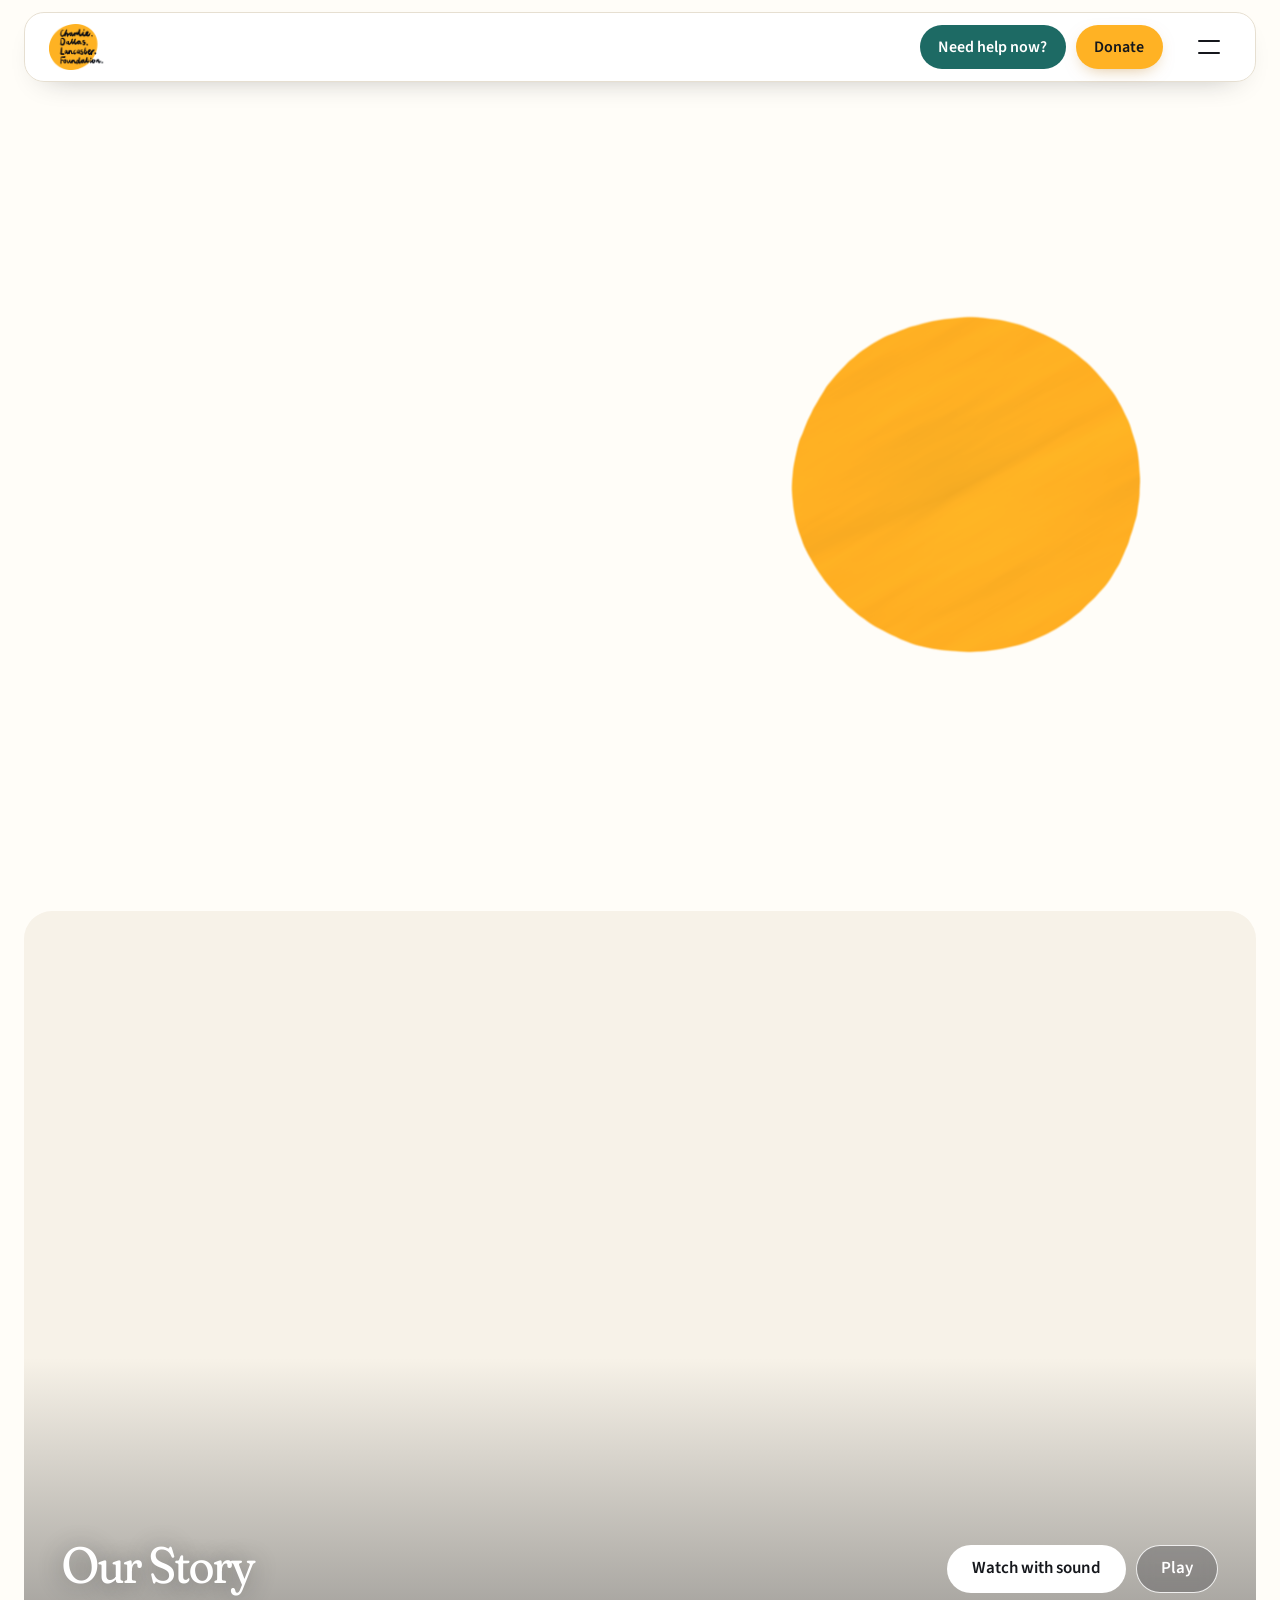
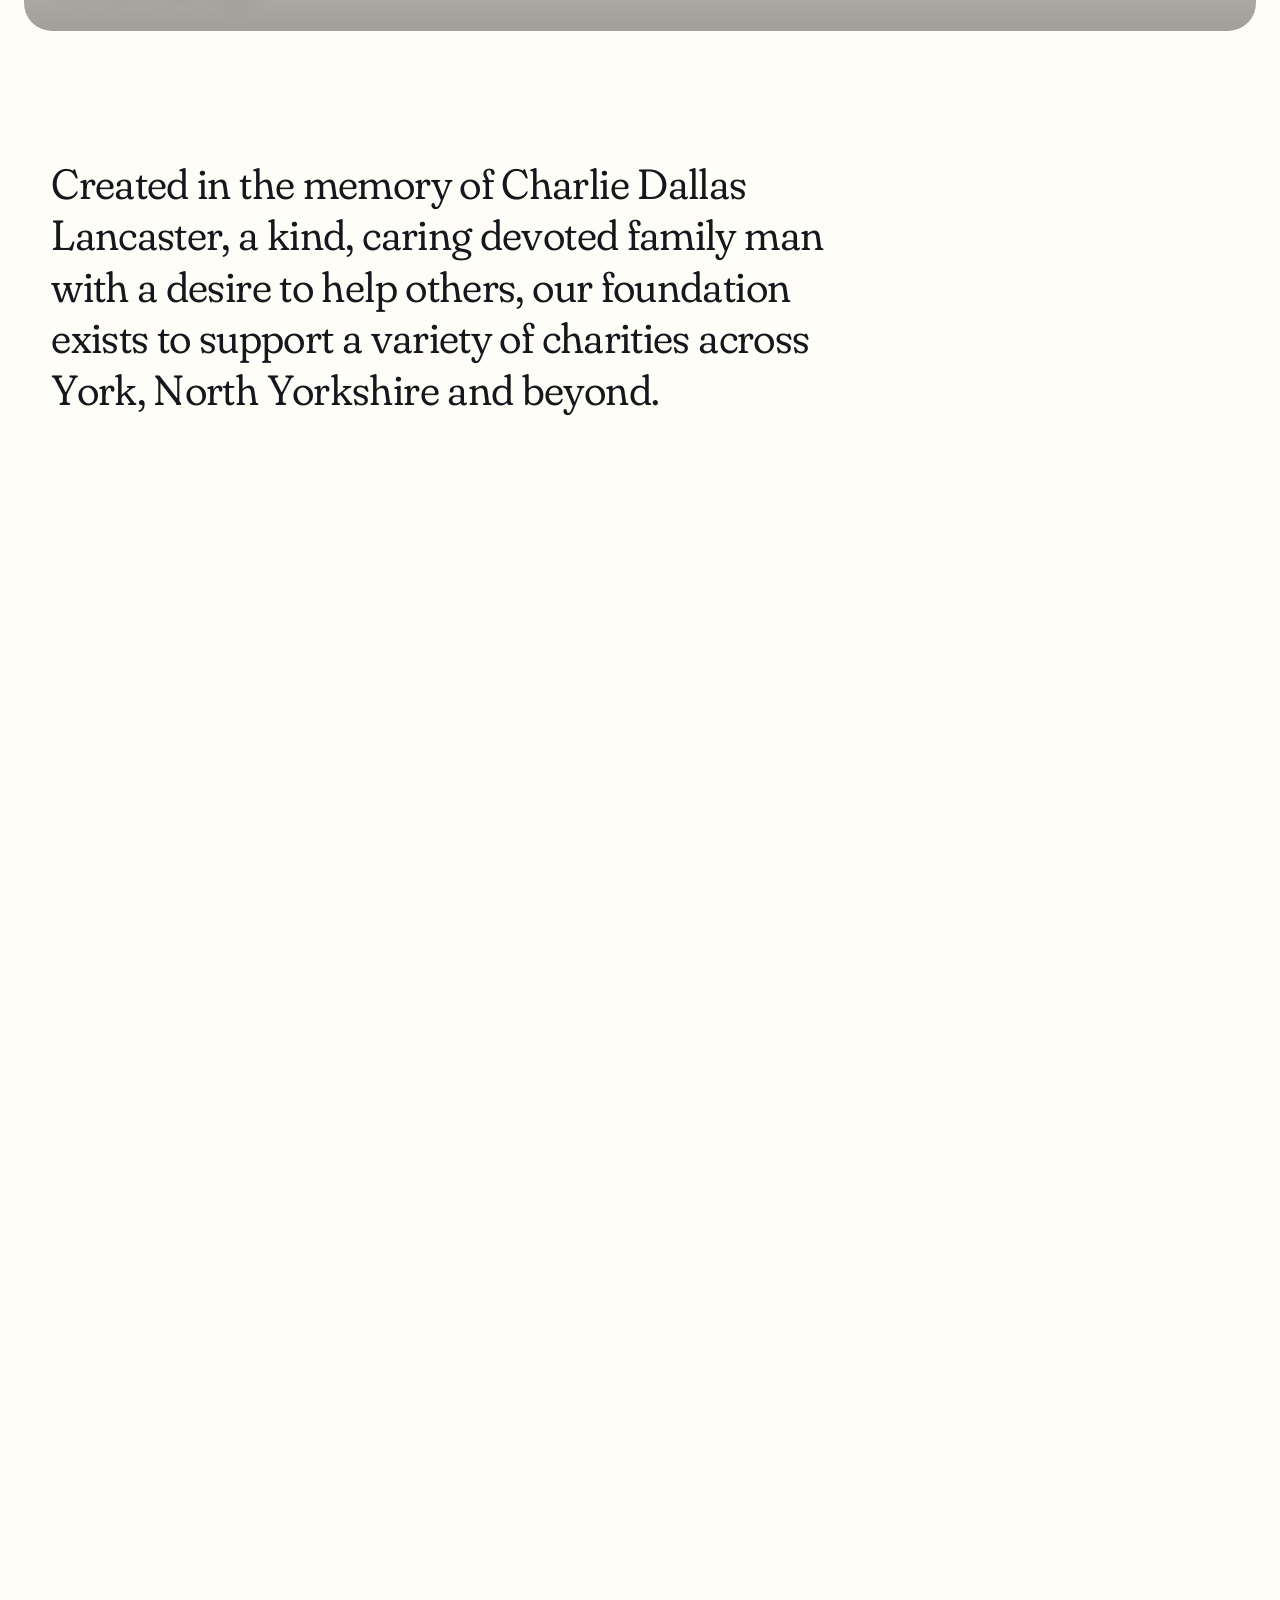
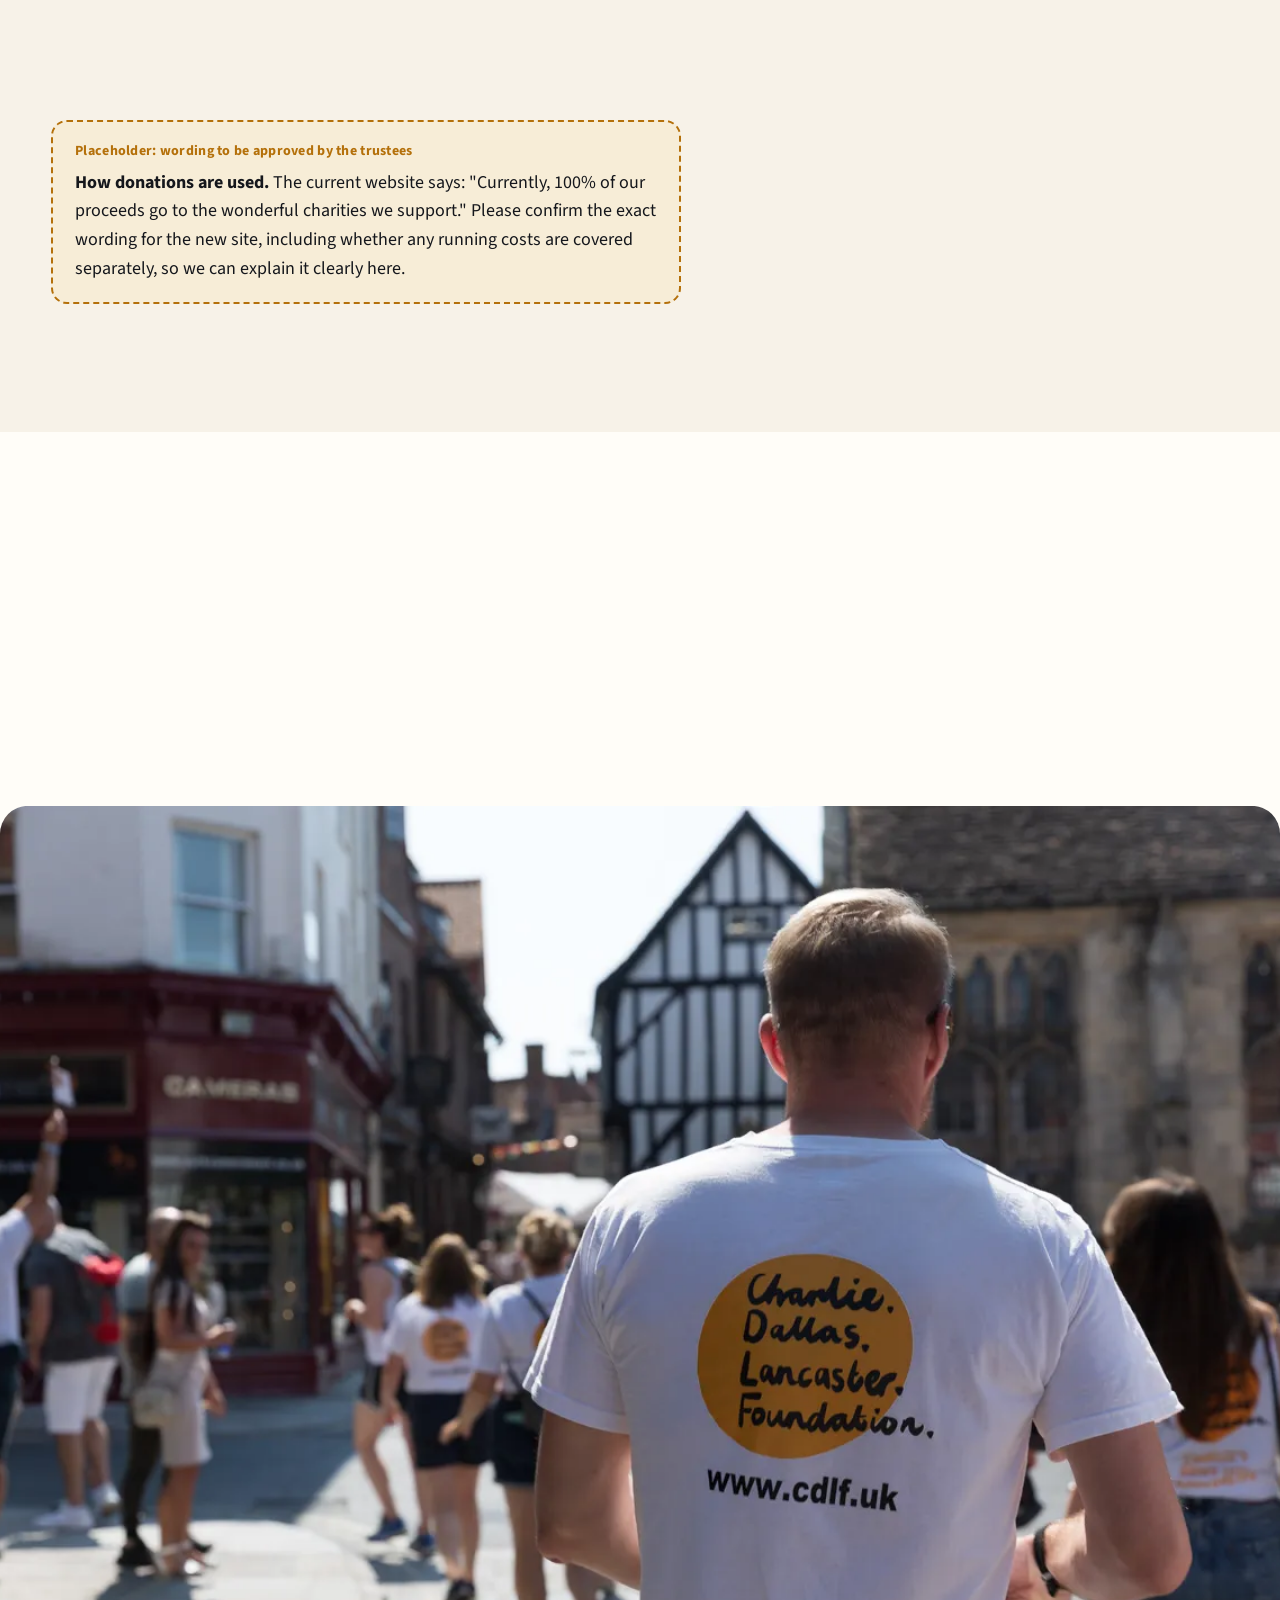
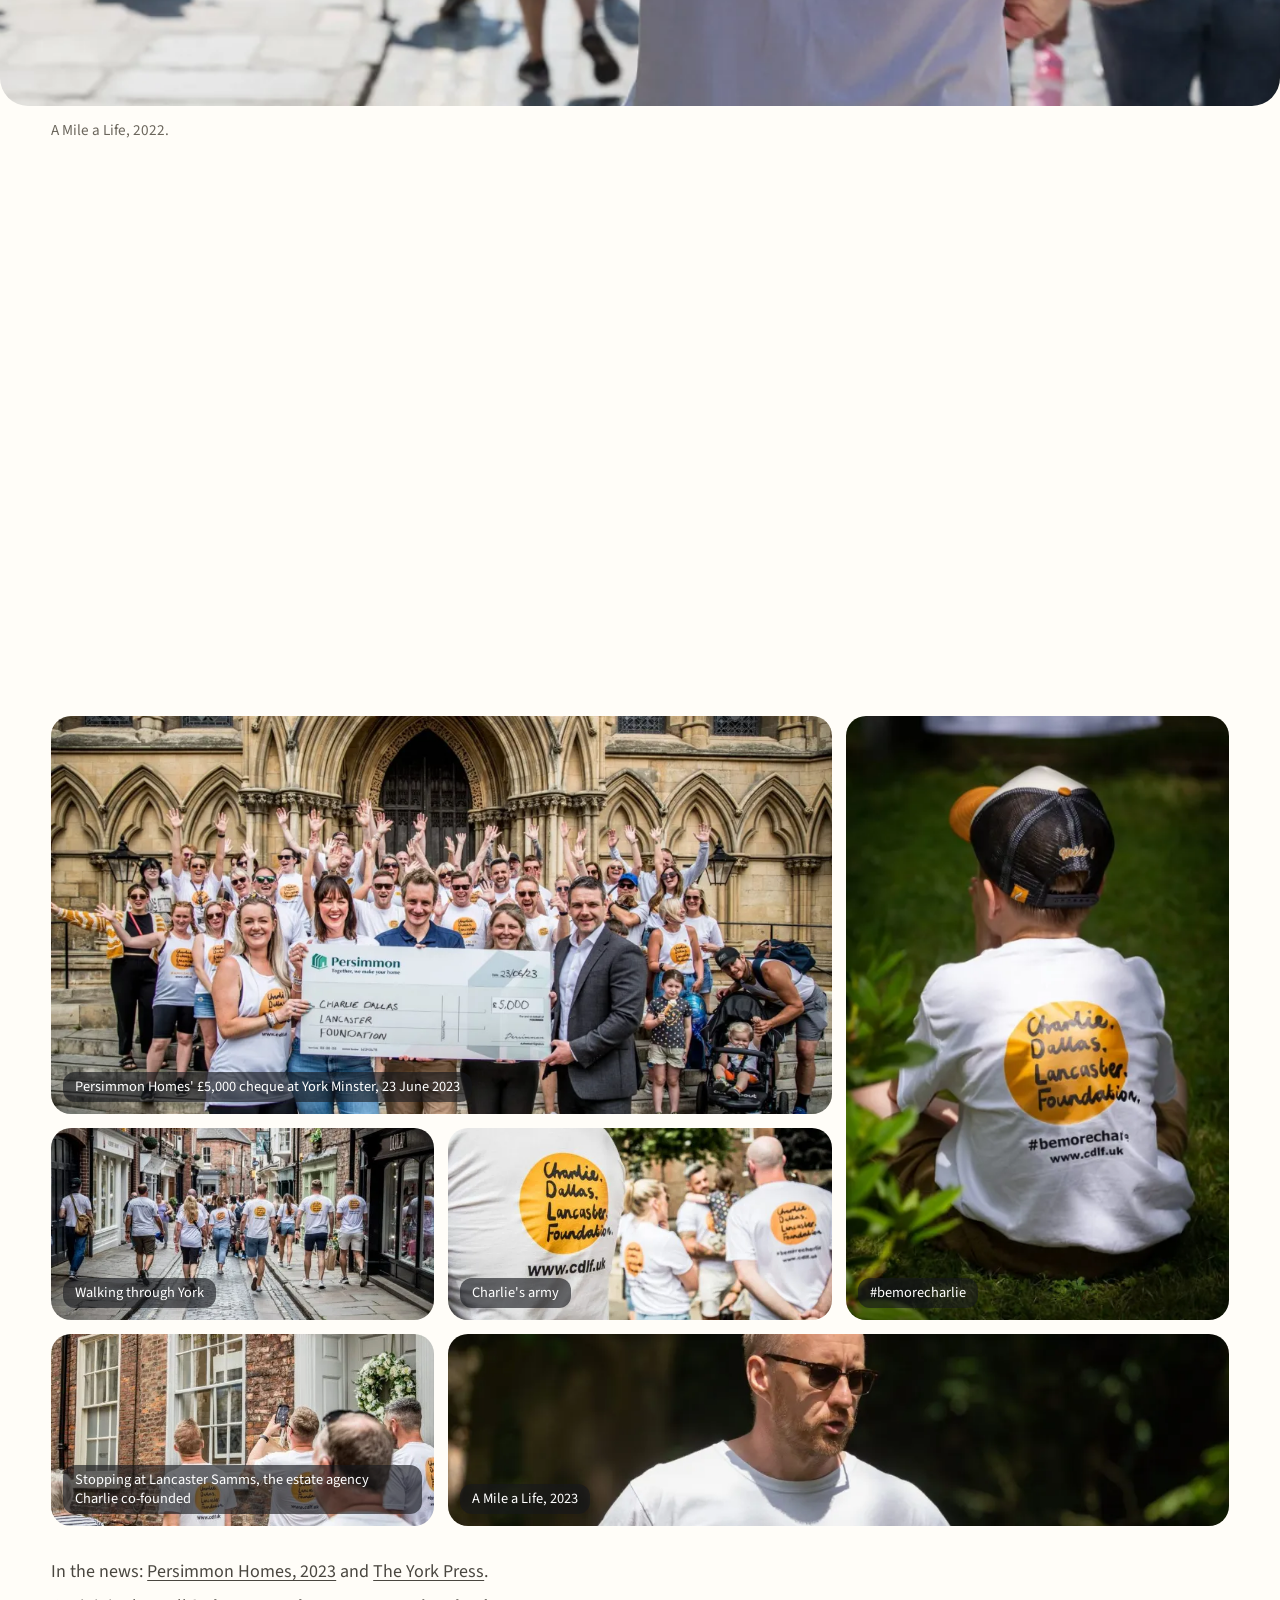
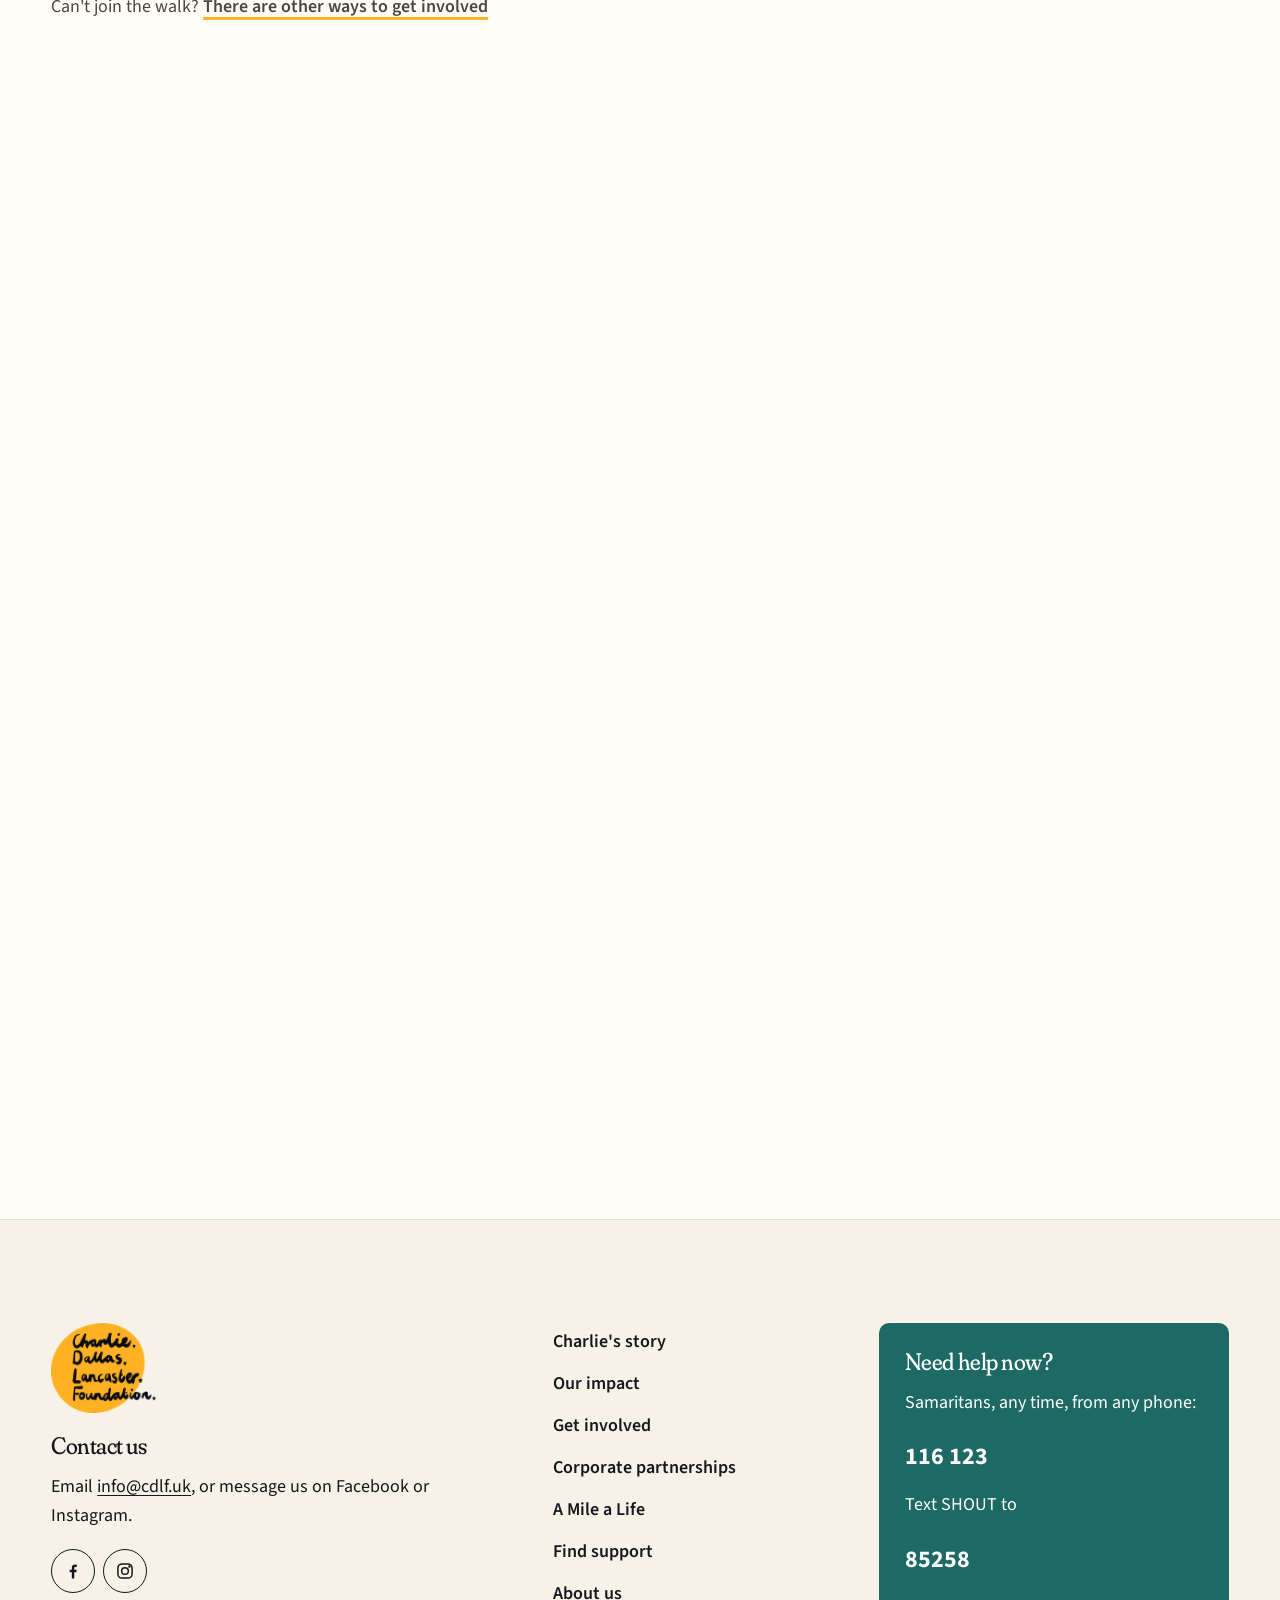
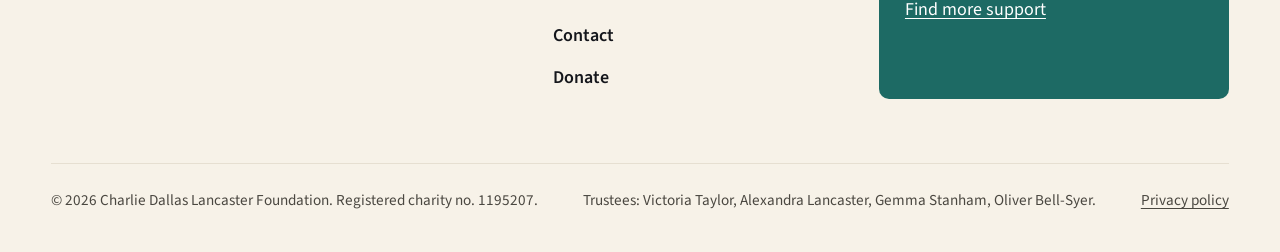
==== commit b25b1d65: "Complete the site: six internal pages and full navigation New pages, built from the existing design " ====
--- a/index.html
+++ b/index.html
@@ -93,16 +93,16 @@
     </a>
     <!-- Shown only without JavaScript; otherwise the same links live in the drop-down menu. -->
     <nav class="nav" aria-label="Main">
-      <a href="https://cdlf.uk/about-charlie/">Charlie's story</a>
-      <a href="#impact">Our impact</a>
-      <a href="#get-involved">Get involved</a>
-      <a href="#a-mile-a-life">A Mile a Life</a>
+      <a href="charlies-story/">Charlie's story</a>
+      <a href="our-impact/">Our impact</a>
+      <a href="get-involved/">Get involved</a>
+      <a href="a-mile-a-life/">A Mile a Life</a>
       <a href="help/">Find support</a>
-      <a href="#contact">Contact</a>
+      <a href="contact/">Contact</a>
     </nav>
     <div class="actions">
       <a class="btn btn-help" href="help/" data-crisis><span class="lbl-long">Need help now?</span><span class="lbl-short" aria-hidden="true">Need help?</span></a>
-      <a class="btn btn-donate" href="https://cdlf.uk/donate/">Donate</a>
+      <a class="btn btn-donate" href="get-involved/#donate">Donate</a>
     </div>
     <button class="menu-btn" type="button" aria-expanded="false" aria-controls="site-menu" aria-label="Menu">
       <span class="burger" aria-hidden="true"><span></span><span></span></span>
@@ -113,14 +113,14 @@
     <div class="menu-inner">
       <div class="menu-grid">
         <nav class="menu-links" aria-label="Pages">
-          <a href="./" style="--i:0" aria-current="page">Home</a>
-          <a href="https://cdlf.uk/about-charlie/" style="--i:1">Charlie's story</a>
-          <a href="#impact" style="--i:2">Our impact</a>
-          <a href="#get-involved" style="--i:3">Get involved</a>
-          <a href="corporate-partnerships/" style="--i:4">Corporate partnerships</a>
-          <a href="#a-mile-a-life" style="--i:5">A Mile a Life</a>
-          <a href="help/" style="--i:6">Find support</a>
-          <a href="#contact" style="--i:7">Contact</a>
+          <a href="charlies-story/" style="--i:0">Charlie's story</a>
+          <a href="our-impact/" style="--i:1">Our impact</a>
+          <a href="get-involved/" style="--i:2">Get involved</a>
+          <a href="corporate-partnerships/" style="--i:3">Corporate partnerships</a>
+          <a href="a-mile-a-life/" style="--i:4">A Mile a Life</a>
+          <a href="help/" style="--i:5">Find support</a>
+          <a href="about/" style="--i:6">About us</a>
+          <a href="contact/" style="--i:7">Contact</a>
         </nav>
         <div class="menu-meta">
           <p>Get in touch: <a href="mailto:info@cdlf.uk">info@cdlf.uk</a></p>
@@ -153,8 +153,8 @@
           <figcaption>Charlie Dallas Lancaster</figcaption>
         </figure>
         <div class="hero-cta">
-          <a class="btn btn-donate" href="https://cdlf.uk/donate/">Make a donation</a>
-          <a class="btn btn-quiet" href="https://cdlf.uk/about-charlie/">Read Charlie's story</a>
+          <a class="btn btn-donate" href="get-involved/#donate">Make a donation</a>
+          <a class="btn btn-quiet" href="charlies-story/">Read Charlie's story</a>
         </div>
       </div>
       <div class="hero-logo">
@@ -202,7 +202,7 @@
           <p class="lede">We are a Charitable Foundation, fundraising to allow the provision of much needed help and support to organisations and individuals working within the Mental Health and Suicide Prevention sphere.</p>
           <p>Charities which support mental health were close to Charlie's heart. He was an advocate for raising awareness and encouraging others to speak out about their own struggles.</p>
           <div class="link-row">
-            <a class="text-link" href="https://cdlf.uk/about-charlie/">Read Charlie's story</a>
+            <a class="text-link" href="charlies-story/">Read Charlie's story</a>
             <a class="text-link" href="#impact">See what we've funded</a>
           </div>
         </div>
@@ -223,7 +223,7 @@
           <div class="tile-body">
           <h3>Get involved</h3>
           <p>Give once or every month, raise money your own way, or join us for A Mile a Life.</p>
-          <div><a class="btn btn-donate" href="https://cdlf.uk/donate/">Make a donation</a></div>
+          <div><a class="btn btn-donate" href="get-involved/#donate">Make a donation</a></div>
           <ul class="tile-list">
             <li><a href="https://www.justgiving.com/cdlf"><span>Set up a JustGiving page</span><span>justgiving.com/cdlf</span></a></li>
             <li><a href="#a-mile-a-life"><span>Walk A Mile a Life</span><span>23 May to 23 June</span></a></li>
@@ -260,8 +260,8 @@
           <p class="lede">We always want to be transparent about exactly what happens to the money we raise.</p>
           <p>Money from donations and events like A Mile a Life is given as grants to mental health charities, most of them here in York. It has also paid for our support boards: displays in GP surgeries, gyms, classrooms and shopping centres that list local support services, each with a QR code linking to our help page.</p>
           <div class="link-row">
-            <a class="text-link" href="https://cdlf.uk/beneficiaries/">See every grant on our impact page</a>
-            <a class="text-link" href="https://cdlf.uk/donate/">Make a donation</a>
+            <a class="text-link" href="our-impact/">See every grant on our impact page</a>
+            <a class="text-link" href="get-involved/#donate">Make a donation</a>
           </div>
         </div>
         <!-- IMPACT FIGURES: update the numbers and their date ranges together. Never present a dated total as current. -->
@@ -327,7 +327,7 @@
           </div>
           <div class="link-row">
             <a class="text-link" href="https://www.instagram.com/c.d.l.foundation/">Follow us on Instagram</a>
-            <a class="text-link" href="https://cdlf.uk/a-mile-a-life/">More about the walk</a>
+            <a class="text-link" href="a-mile-a-life/">More about the walk</a>
           </div>
         </div>
       </div>
@@ -400,7 +400,7 @@
   </section>
 </main>
 
-<footer class="site-footer" id="contact">
+<footer class="site-footer" id="contact-us">
   <div class="wrap">
     <div class="foot-grid">
       <div>
@@ -414,14 +414,15 @@
       </div>
       <nav aria-label="Footer">
         <ul class="foot-links">
-          <li><a href="https://cdlf.uk/about-charlie/">Charlie's story</a></li>
-          <li><a href="#impact">Our impact</a></li>
-          <li><a href="#get-involved">Get involved</a></li>
+          <li><a href="charlies-story/">Charlie's story</a></li>
+          <li><a href="our-impact/">Our impact</a></li>
+          <li><a href="get-involved/">Get involved</a></li>
           <li><a href="corporate-partnerships/">Corporate partnerships</a></li>
-          <li><a href="#a-mile-a-life">A Mile a Life</a></li>
+          <li><a href="a-mile-a-life/">A Mile a Life</a></li>
           <li><a href="help/">Find support</a></li>
-          <li><a href="https://cdlf.uk/our-team/">About us</a></li>
-          <li><a href="https://cdlf.uk/donate/">Donate</a></li>
+          <li><a href="about/">About us</a></li>
+          <li><a href="contact/">Contact</a></li>
+          <li><a href="get-involved/#donate">Donate</a></li>
         </ul>
       </nav>
       <div class="foot-help help-surface">
@@ -441,7 +442,7 @@
   </div>
 </footer>
 
-<dialog class="film-dialog" id="film-dialog" aria-label="Our Story, with sound">
+<dialog class="film-dialog" id="film-dialog" aria-label="Film, with sound">
   <button class="close" type="button" data-close-film>
     <svg viewBox="0 0 24 24" fill="none" stroke="currentColor" stroke-width="2.2" stroke-linecap="round" aria-hidden="true"><path d="M6 6l12 12M18 6L6 18"/></svg>
     Close
--- a/assets/site.css
+++ b/assets/site.css
@@ -451,3 +451,136 @@
 .panel-form { grid-template-columns: minmax(0, 4fr) minmax(0, 7fr); align-items: start; }
 .panel-form .enquiry { padding-left: clamp(28px, 3vw, 40px); }
 @media (max-width: 860px) { .panel-form { grid-template-columns: 1fr; } .panel-form .enquiry { padding-top: 0; } }
+
+/* ---------- Internal pages: story, impact, get involved, A Mile a Life, about, contact ---------- */
+
+/* Long-form reading column */
+.prose { max-width: 66ch; }
+.prose p { font-size: 1.125rem; }
+.prose p:first-child { font-family: var(--serif); font-variation-settings: "SOFT" 100, "opsz" 48; font-size: clamp(1.35rem, 2.2vw, 1.7rem); line-height: 1.4; font-weight: 360; color: var(--ink); }
+.split { display: grid; grid-template-columns: minmax(0, 5fr) minmax(0, 7fr); gap: clamp(28px, 5vw, 80px); align-items: start; }
+.split-sticky { position: sticky; top: 110px; }
+@media (max-width: 860px) { .split { grid-template-columns: 1fr; } .split-sticky { position: static; } }
+
+/* Photo gallery: CSS columns keep every photo at its natural shape (photos of Charlie are never cropped) */
+.gallery { columns: 3 260px; column-gap: 14px; }
+.gallery figure { break-inside: avoid; margin: 0 0 14px; }
+.gallery img { width: 100%; border-radius: 16px; }
+.gallery figcaption { margin-top: 8px; font-size: .95rem; color: var(--ink-3); }
+
+/* Memories: the first paragraph shows, the rest opens in place (no JavaScript needed) */
+.memories { display: grid; grid-template-columns: repeat(2, minmax(0, 1fr)); gap: 16px; align-items: start; }
+.memory { background: #fff; border: 1px solid var(--line); border-radius: 20px; padding: clamp(22px, 3vw, 32px); }
+.memory h3 { margin-bottom: 2px; }
+.memory .role { color: var(--ink-3); font-size: 1rem; margin-bottom: 14px; }
+.memory p { color: var(--ink-2); }
+.memory details { margin-top: 4px; }
+.memory summary { cursor: pointer; font-weight: 600; min-height: 44px; display: inline-flex; align-items: center; gap: 8px; text-decoration: underline; text-decoration-color: var(--sun); text-decoration-thickness: 3px; text-underline-offset: .25em; list-style: none; }
+.memory summary::-webkit-details-marker { display: none; }
+.memory summary::after { content: "+"; font-weight: 700; }
+.memory details[open] summary::after { content: "\2212"; }
+.memory details[open] summary { margin-bottom: 10px; }
+.memories-friends { margin-top: 16px; }
+@media (max-width: 760px) { .memories { grid-template-columns: 1fr; } }
+
+/* Team cards */
+.team { display: grid; grid-template-columns: repeat(4, minmax(0, 1fr)); gap: 16px; }
+.person { display: flex; flex-direction: column; gap: 6px; }
+.person img { width: 100%; aspect-ratio: 1; object-fit: cover; border-radius: 20px; margin-bottom: 8px; }
+.person h3 { font-size: 1.4rem; }
+.person .role { color: var(--sun-deep); font-weight: 600; font-size: .98rem; margin: 0; }
+.person p { color: var(--ink-2); font-size: 1rem; margin: 0; }
+.person .text-link { margin-top: 4px; font-size: 1rem; }
+.team-ambassadors { grid-template-columns: repeat(3, minmax(0, 1fr)); }
+.team-ambassadors .person img { aspect-ratio: 4 / 3; }
+@media (max-width: 1000px) { .team { grid-template-columns: repeat(2, minmax(0, 1fr)); } }
+@media (max-width: 760px) { .team-ambassadors { grid-template-columns: 1fr; } }
+@media (max-width: 480px) { .team { grid-template-columns: 1fr; } .team .person img { max-width: 320px; } }
+
+/* Partner list */
+.partner-list { list-style: none; margin: 0; padding: 0; display: grid; grid-template-columns: repeat(2, minmax(0, 1fr)); gap: 0 clamp(24px, 4vw, 56px); }
+.partner-list li { display: grid; grid-template-columns: 120px minmax(0, 1fr); gap: 18px; align-items: center; border-top: 1px solid var(--line); padding: 18px 0; }
+.partner-list img { max-width: 120px; max-height: 56px; width: auto; object-fit: contain; }
+.partner-list h3 { font-size: 1.2rem; margin-bottom: 4px; }
+.partner-list p { margin: 0; color: var(--ink-2); font-size: 1rem; }
+@media (max-width: 760px) { .partner-list { grid-template-columns: 1fr; } .partner-list li { grid-template-columns: 88px minmax(0, 1fr); } .partner-list img { max-width: 88px; } }
+
+/* Data table (grants) */
+.table-wrap { overflow-x: auto; border: 1px solid var(--line); border-radius: 16px; background: #fff; }
+.data-table { width: 100%; border-collapse: collapse; font-size: 1rem; }
+.data-table caption { text-align: left; padding: 16px 18px 6px; color: var(--ink-3); font-size: .95rem; }
+.data-table th, .data-table td { padding: 12px 18px; text-align: left; border-top: 1px solid var(--line); }
+.data-table thead th { border-top: 0; font-weight: 700; font-size: .95rem; }
+.data-table td.num, .data-table th.num { text-align: right; font-variant-numeric: tabular-nums; white-space: nowrap; }
+.data-table tfoot th, .data-table tfoot td { font-weight: 700; background: var(--paper-2); }
+
+/* Dated highlights (amounts raised, A Mile a Life years) */
+.highlights { list-style: none; margin: 0; padding: 0; display: grid; grid-template-columns: repeat(auto-fit, minmax(230px, 1fr)); gap: 16px; }
+.highlight { background: #fff; border: 1px solid var(--line); border-radius: 20px; padding: 22px 24px; display: grid; gap: 6px; align-content: start; }
+.highlight .when { font-weight: 600; color: var(--ink-3); font-size: .95rem; }
+.highlight strong { font-family: var(--serif); font-variation-settings: "SOFT" 100, "opsz" 144; font-weight: 380; font-size: clamp(2rem, 3.6vw, 2.8rem); line-height: 1.05; letter-spacing: -0.02em; font-variant-numeric: tabular-nums lining-nums; }
+.highlight p { margin: 0; color: var(--ink-2); font-size: 1rem; }
+.highlight a { font-size: 1rem; }
+.note-small { color: var(--ink-3); font-size: .95rem; margin-top: 14px; }
+
+/* Event cards with a photo */
+.events { display: grid; grid-template-columns: repeat(3, minmax(0, 1fr)); gap: 16px; }
+.event { background: #fff; border: 1px solid var(--line); border-radius: 20px; overflow: hidden; display: flex; flex-direction: column; }
+.event img { width: 100%; aspect-ratio: 4 / 3; object-fit: cover; }
+.event > div { padding: 20px 22px 24px; display: grid; gap: 6px; }
+.event .when { font-weight: 600; color: var(--ink-3); font-size: .95rem; }
+.event p { margin: 0; color: var(--ink-2); font-size: 1rem; }
+@media (max-width: 900px) { .events { grid-template-columns: 1fr; } .event { display: grid; grid-template-columns: minmax(0, 2fr) minmax(0, 3fr); } .event img { height: 100%; } }
+@media (max-width: 520px) { .event { display: flex; } }
+
+/* Film poster with a play button (opens the shared film pop-up) */
+.film-poster { position: relative; display: block; width: 100%; padding: 0; border: 0; border-radius: 24px; overflow: hidden; cursor: pointer; background: var(--ink); aspect-ratio: 16 / 9; }
+.film-poster img { width: 100%; height: 100%; object-fit: cover; transition: transform 1s var(--ease); }
+.film-poster:hover img { transform: scale(1.02); }
+.film-poster .play { position: absolute; left: 50%; top: 50%; transform: translate(-50%, -50%); display: inline-flex; align-items: center; gap: 10px; min-height: 52px; padding: 0 24px; border-radius: 999px; background: #fff; color: var(--ink); font: 600 1.05rem/1 var(--sans); box-shadow: 0 12px 30px -12px rgba(21, 23, 28, .6); white-space: nowrap; }
+.film-poster .play svg { width: 18px; height: 18px; }
+.film-poster:focus-visible { outline: 3px solid var(--ink); outline-offset: 4px; }
+
+/* Donation form */
+.donate-card { background: #fff; border: 1px solid var(--line); border-radius: 24px; padding: clamp(22px, 3.5vw, 40px); box-shadow: 0 24px 50px -40px rgba(21, 23, 28, .5); }
+.donate-card h2 { margin-bottom: 8px; }
+.donate-form { display: grid; gap: 22px; margin-top: 18px; }
+.donate-form fieldset { border: 0; margin: 0; padding: 0; min-width: 0; }
+.donate-form legend { font-weight: 700; margin-bottom: 10px; padding: 0; }
+.choice-row { display: flex; flex-wrap: wrap; gap: 10px; }
+.choice { position: relative; display: inline-flex; }
+.choice input { position: absolute; opacity: 0; inset: 0; width: 100%; height: 100%; margin: 0; cursor: pointer; }
+.choice span { display: inline-flex; align-items: center; justify-content: center; min-height: 48px; min-width: 88px; padding: 0 20px; border: 1.5px solid var(--ink); border-radius: 999px; font-weight: 600; font-variant-numeric: tabular-nums; background: #fff; transition: background-color .2s, color .2s; }
+.choice input:checked + span { background: var(--ink); color: #fff; }
+.choice input:focus-visible + span { outline: 3px solid var(--sun-deep); outline-offset: 3px; }
+.custom-amount { display: flex; align-items: center; gap: 10px; flex-wrap: wrap; margin-top: 12px; }
+.custom-amount label { font-weight: 600; }
+.money { display: inline-flex; align-items: center; border: 1.5px solid var(--ink); border-radius: 12px; background: #fff; padding-left: 14px; }
+.money span { font-weight: 700; }
+.money input { width: 7.5em; min-height: 48px; border: 0; padding: 0 12px 0 6px; font: inherit; font-size: 1.0625rem; background: transparent; color: var(--ink); border-radius: 12px; }
+.money input:focus-visible { outline: none; }
+.money:focus-within { outline: 3px solid var(--ink); outline-offset: 2px; }
+.money:has([aria-invalid="true"]) { border-color: #A1281D; }
+.donate-error { margin: 0; font-weight: 600; color: #8E1F15; min-height: 1.2em; }
+.donate-form .btn { justify-self: start; }
+.paypal-note { margin: 0; font-size: .98rem; color: var(--ink-2); max-width: 52ch; }
+
+/* Contact page */
+.contact-cards { display: grid; gap: 14px; }
+.contact-card { background: #fff; border: 1px solid var(--line); border-radius: 20px; padding: 22px 24px; }
+.contact-card h2 { font-size: 1.35rem; margin-bottom: 6px; }
+.contact-card p { margin: 0 0 6px; color: var(--ink-2); }
+.contact-card .big-link { font-size: 1.3rem; font-weight: 700; display: inline-flex; min-height: 44px; align-items: center; }
+.contact-card.help-surface { background: var(--help); color: #fff; border-color: var(--help); }
+.contact-card.help-surface h2, .contact-card.help-surface p, .contact-card.help-surface a { color: #fff; }
+.enquiry select { width: 100%; min-height: 48px; border: 1.5px solid var(--ink); border-radius: 12px; padding: 0 14px; font: inherit; font-size: 1.0625rem; background: #fff; color: var(--ink); }
+.enquiry select:focus-visible { outline: 3px solid var(--ink); outline-offset: 2px; }
+
+/* Where next: links at the foot of a page to the natural next journey */
+.next-links { display: grid; grid-template-columns: repeat(auto-fit, minmax(240px, 1fr)); gap: 16px; }
+.next-link { display: grid; gap: 6px; text-decoration: none; background: var(--paper-2); border-radius: 20px; padding: 22px 24px; transition: transform .5s var(--ease), box-shadow .5s var(--ease); }
+.next-link:hover { transform: translateY(-3px); box-shadow: 0 20px 36px -28px rgba(21, 23, 28, .45); }
+.next-link strong { font-family: var(--serif); font-variation-settings: "SOFT" 100; font-weight: 400; font-size: 1.45rem; }
+.next-link span { color: var(--ink-2); font-size: 1rem; }
+.section-alt { background: var(--paper-2); }
+.section-alt .next-link, .section-alt .memory, .section-alt .highlight { background: #fff; }
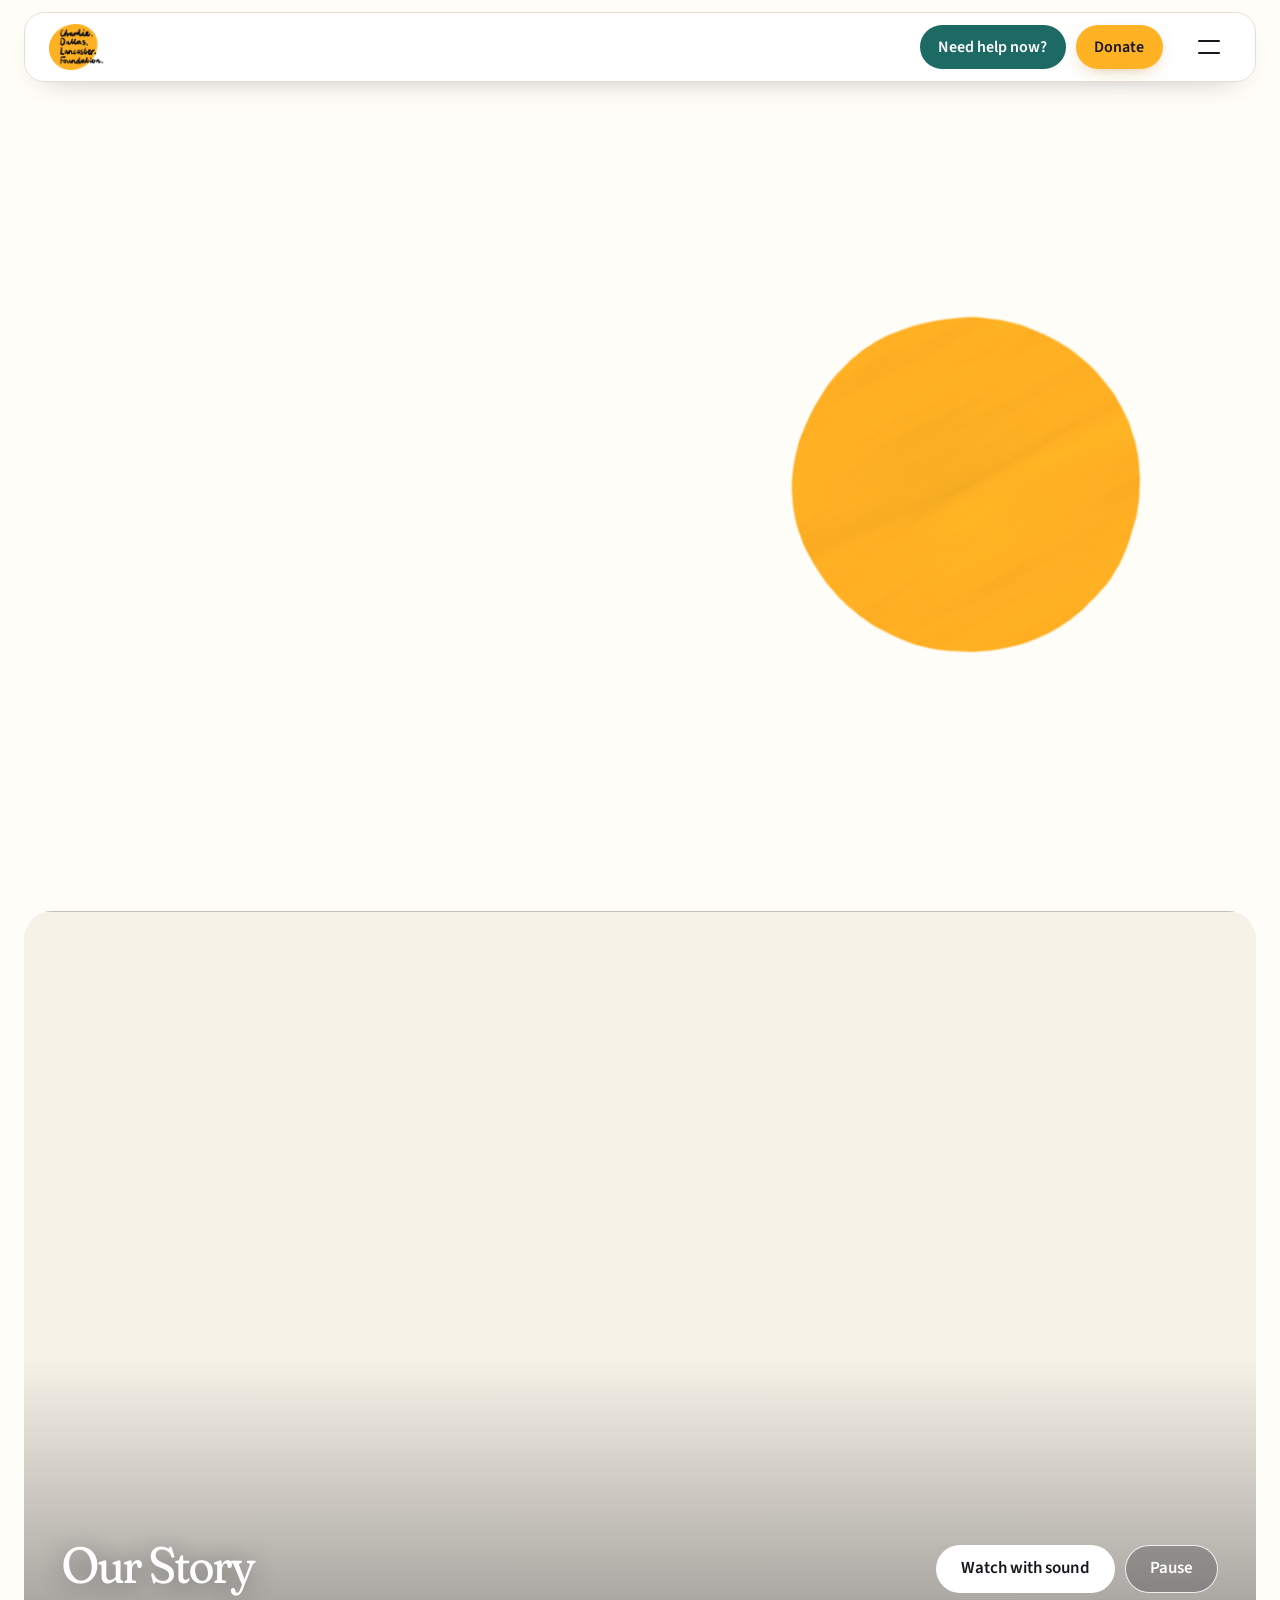
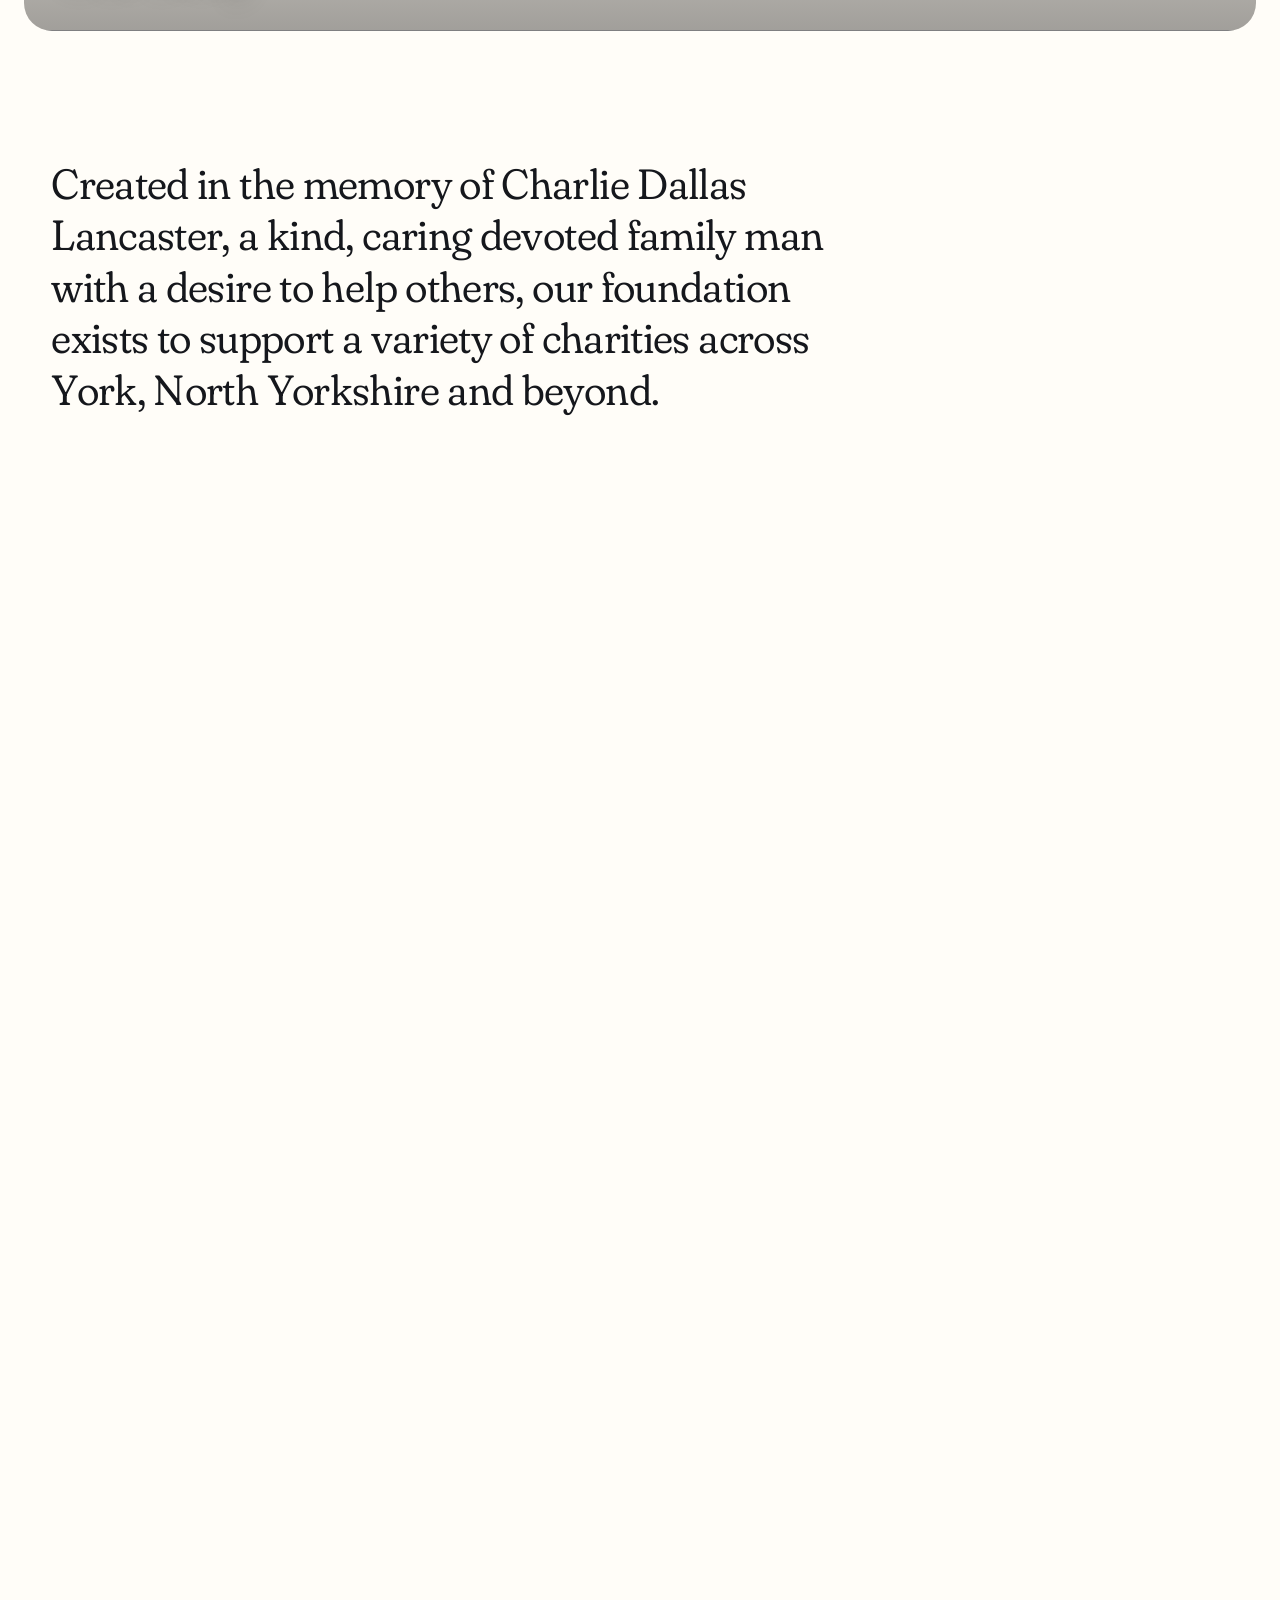
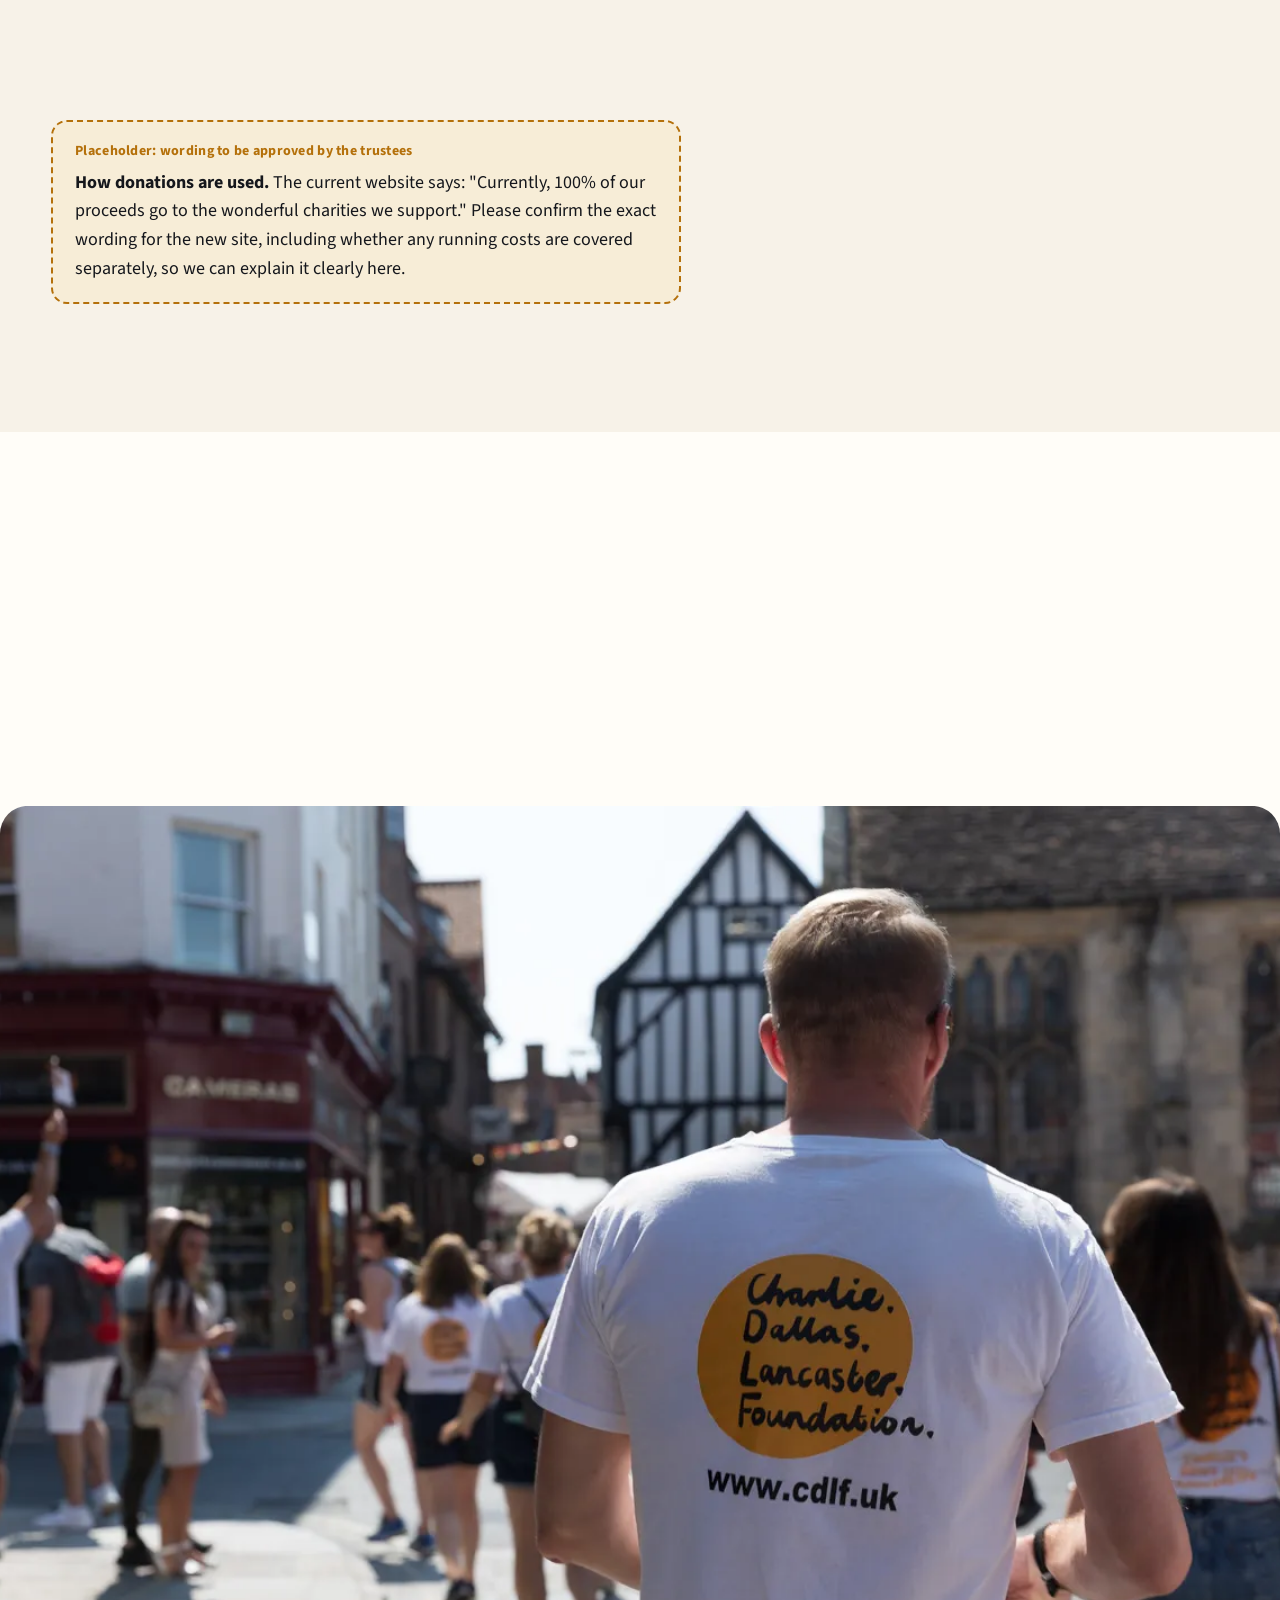
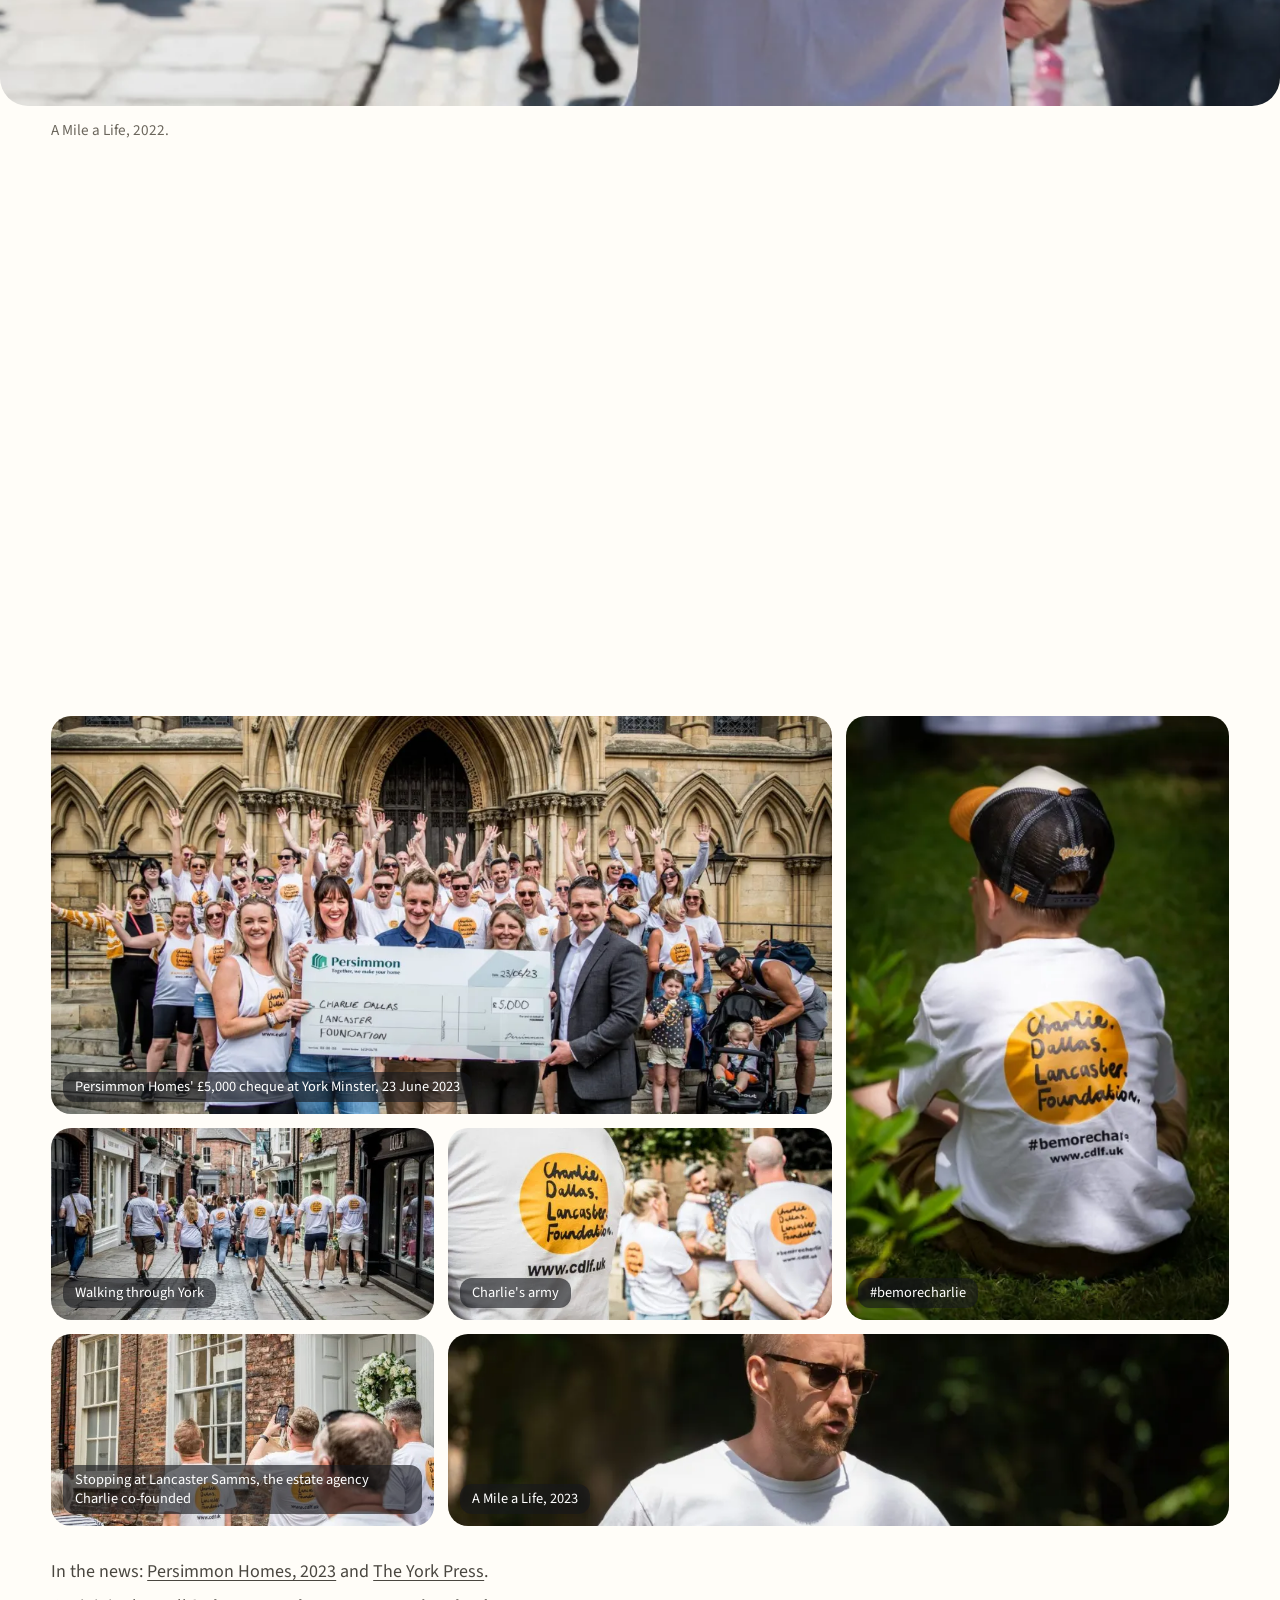
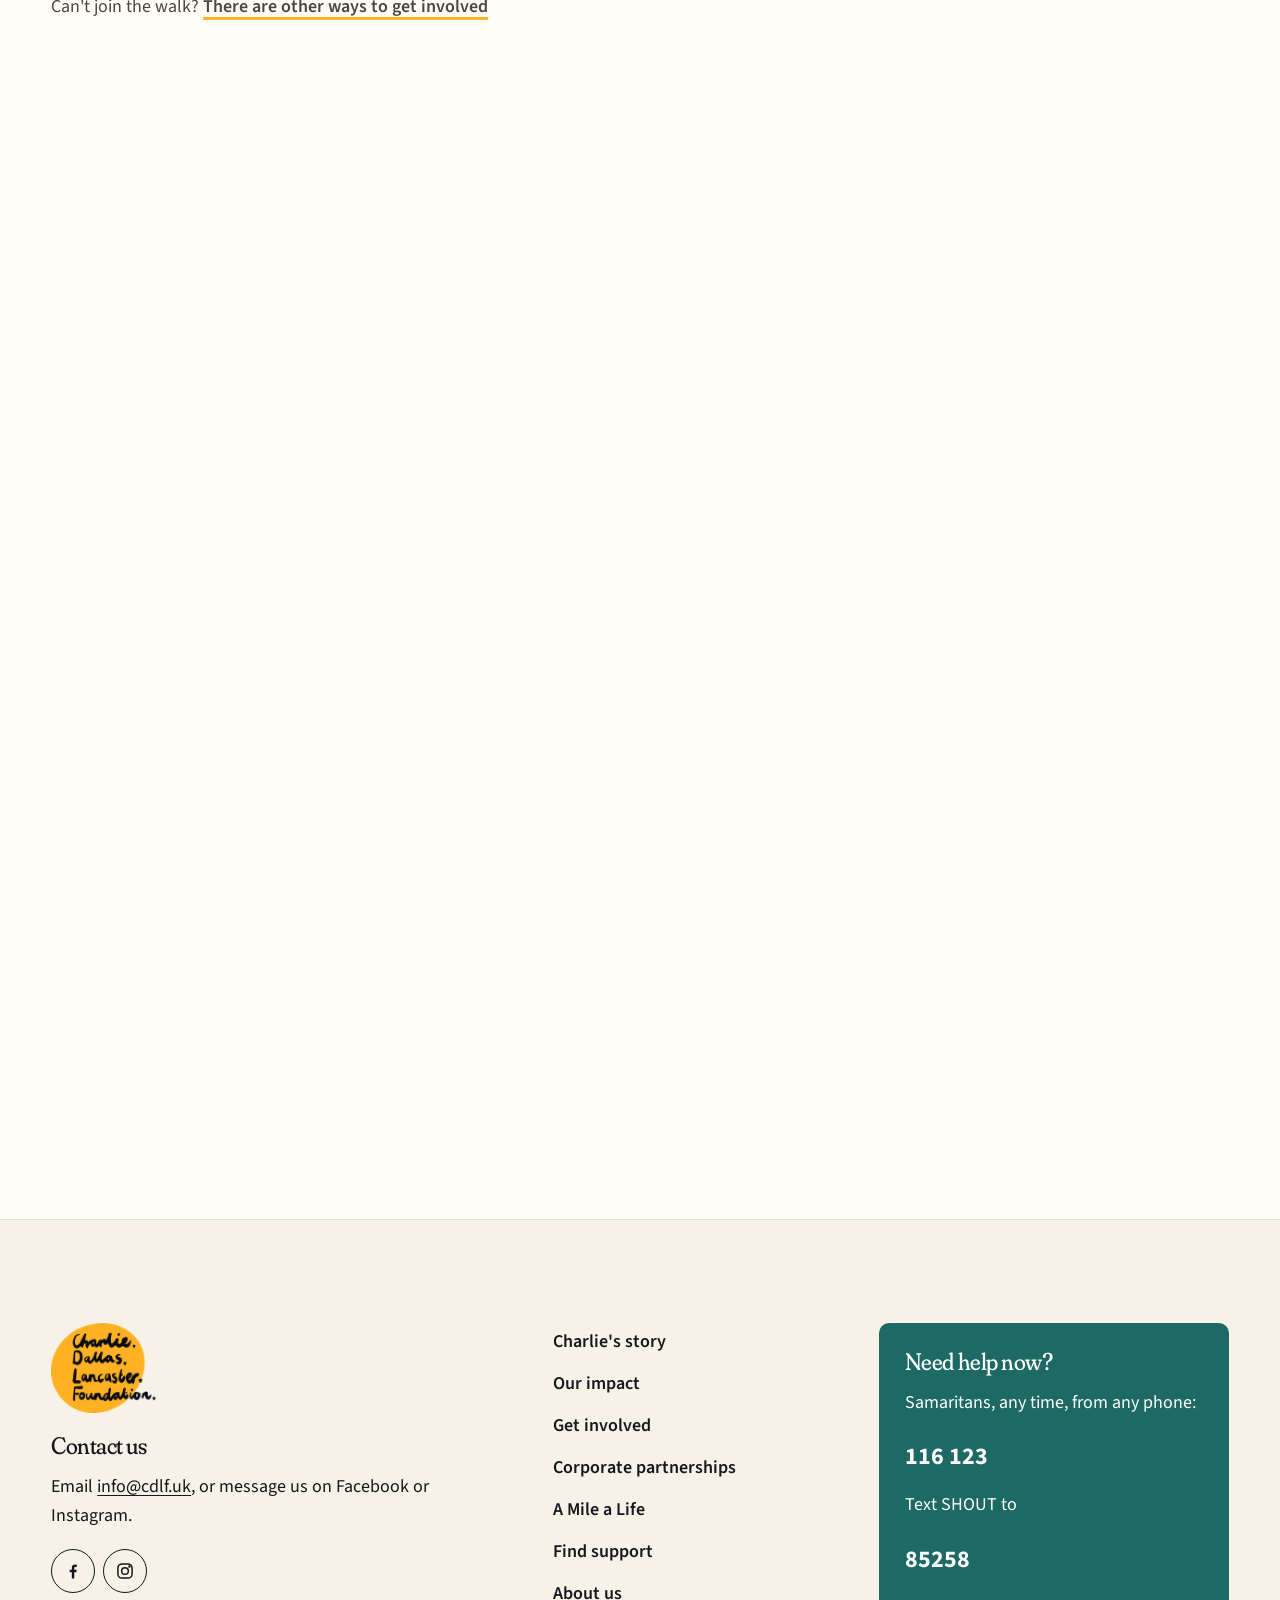
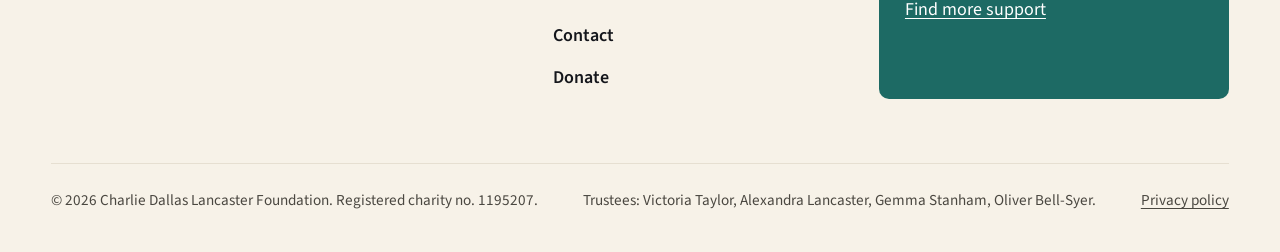
==== commit 95fd4976: "Update impact figures to June 2021 to 2026 Headline figures supplied by the trustees, on Home, Our i" ====
--- a/index.html
+++ b/index.html
@@ -266,15 +266,15 @@
         </div>
         <!-- IMPACT FIGURES: update the numbers and their date ranges together. Never present a dated total as current. -->
         <div class="figures">
-          <div class="figure" data-reveal><strong data-count="37688" data-prefix="£">£37,688</strong><span>given to mental health charities between June 2021 and 2023.</span></div>
-          <div class="figure" data-reveal><strong data-count="92">92</strong><span>support boards placed during 2023, each with a QR code to our help page.</span></div>
-          <div class="figure" data-reveal><strong data-count="11">11</strong><span>grants made between June 2021 and 2023, to six charities and services.</span></div>
+          <div class="figure" data-reveal><strong data-count="155688" data-prefix="£">£155,688</strong><span>given to mental health charities between June 2021 and 2026.</span></div>
+          <div class="figure" data-reveal><strong data-count="172">172</strong><span>support boards placed since 2023, each with a QR code to our help page.</span></div>
+          <div class="figure" data-reveal><strong data-count="28">28</strong><span>grants made between June 2021 and 2026, to six charities and services.</span></div>
         </div>
       </div>
 
       <div class="grants" data-reveal>
         <h3>Grants by charity, June 2021 to 2023</h3>
-        <p class="sub">Total £37,688. Figures rounded to the nearest pound. Grants made after 2023 are not included yet.</p>
+        <p class="sub">This breakdown covers June 2021 to 2023 (£37,688), rounded to the nearest pound. Grants from 2024 onwards will be added.</p>
         <ul class="bars">
           <li><span class="name">Menfulness</span><span class="track"><span class="fill" style="--w:100%"></span></span><span class="val">£12,105</span></li>
           <li><span class="name">York Mind</span><span class="track"><span class="fill" style="--w:85%"></span></span><span class="val">£10,288</span></li>
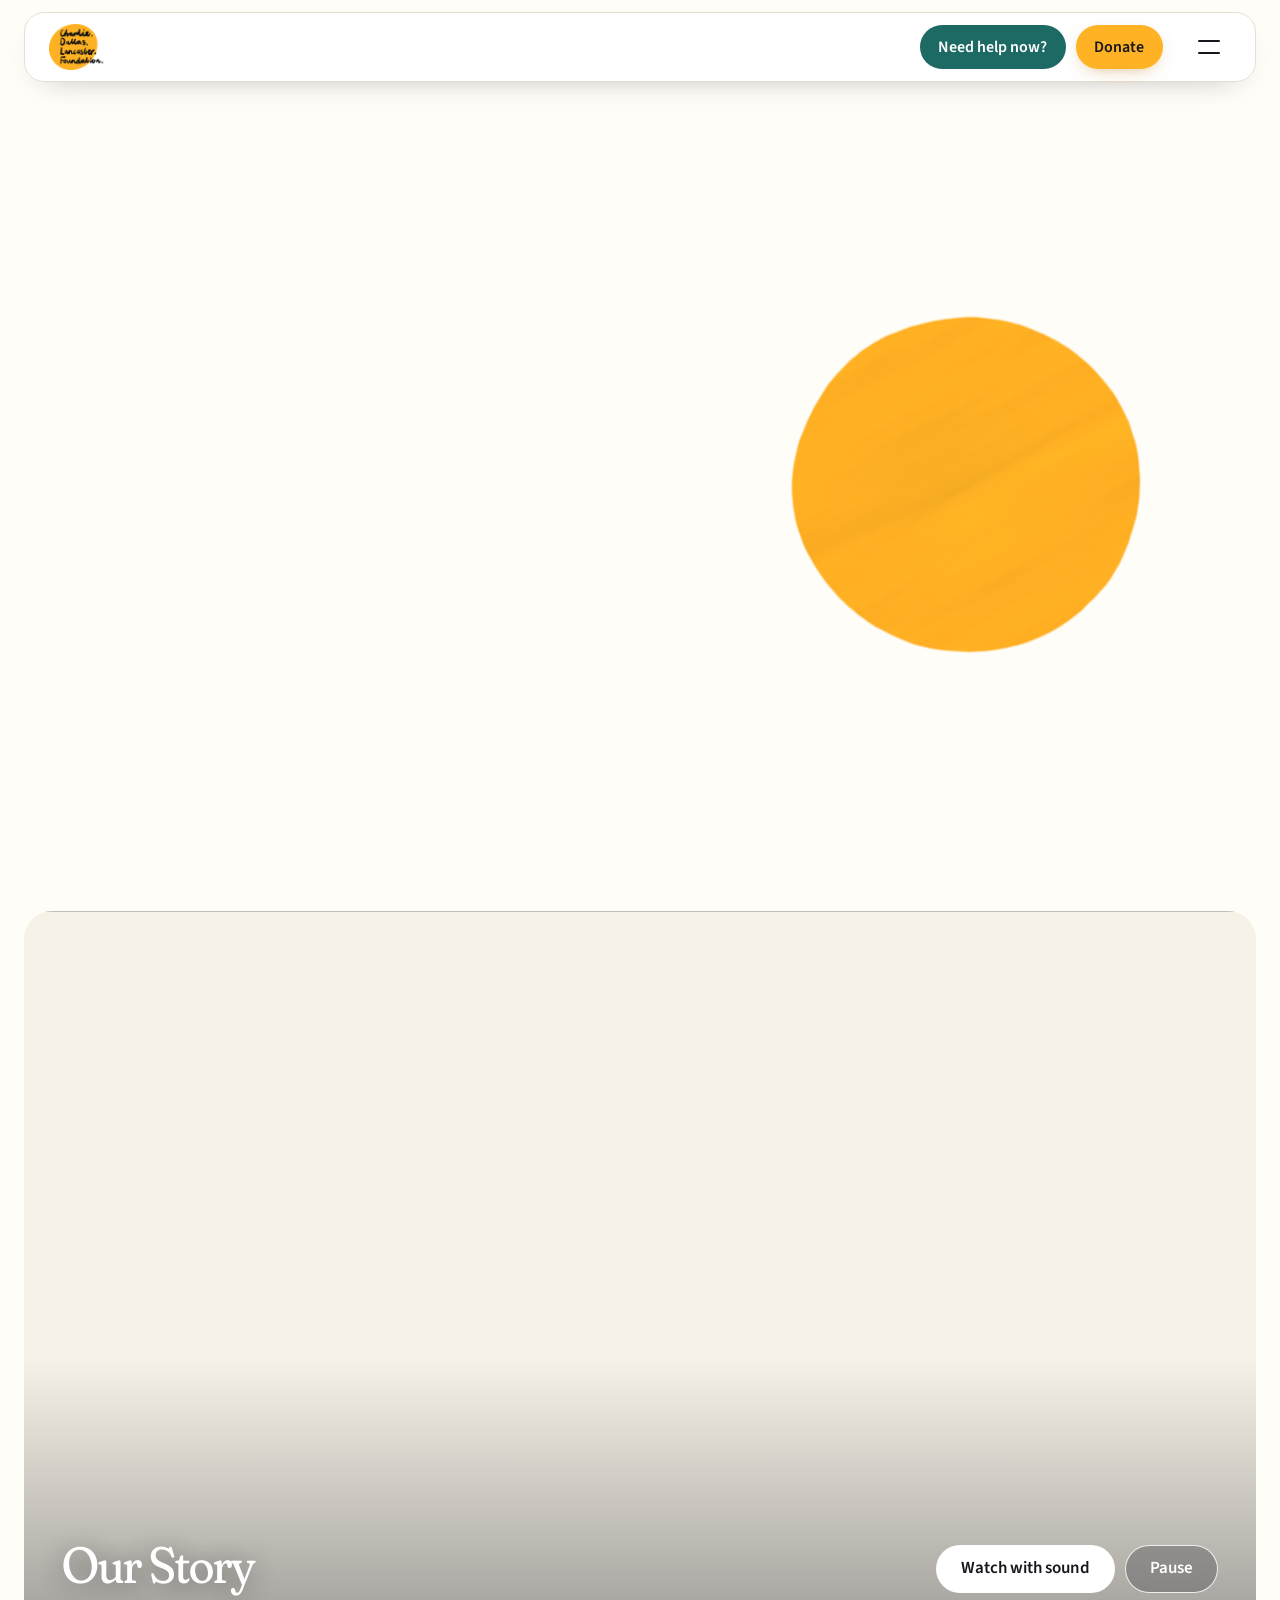
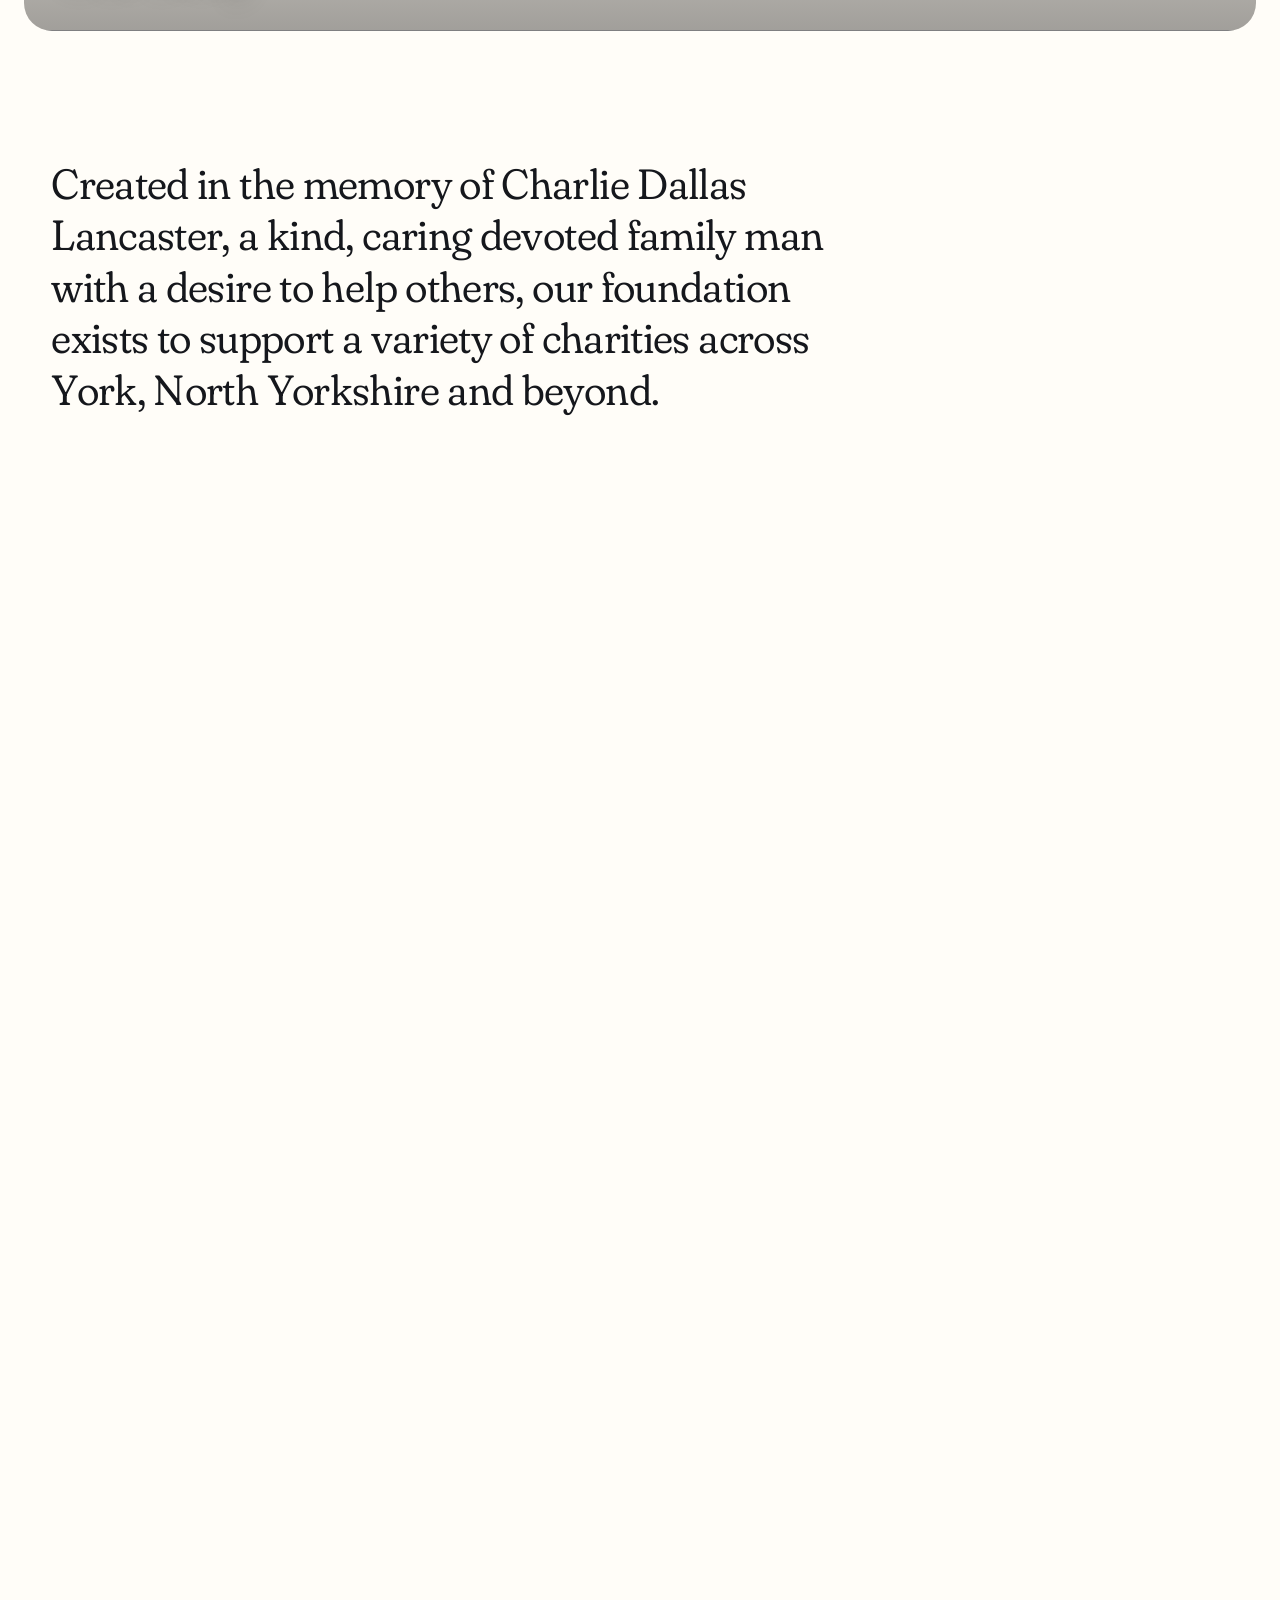
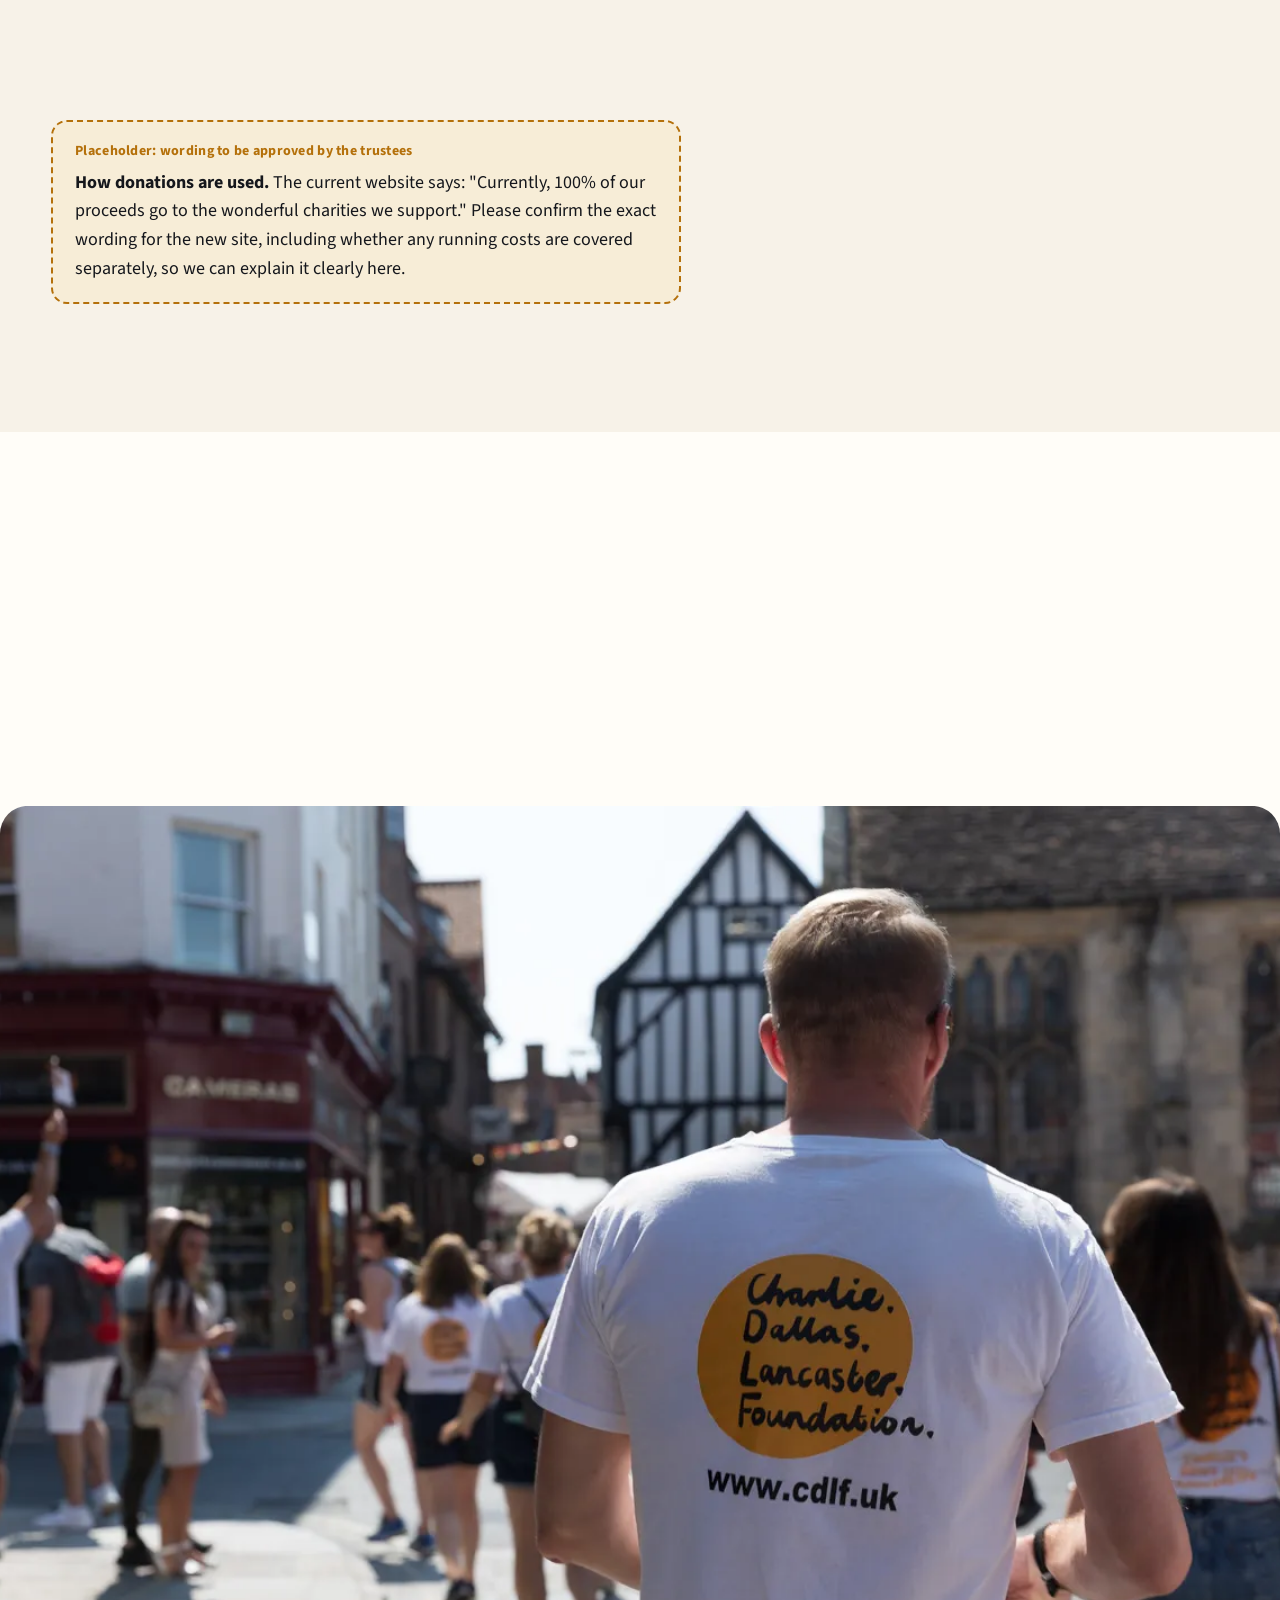
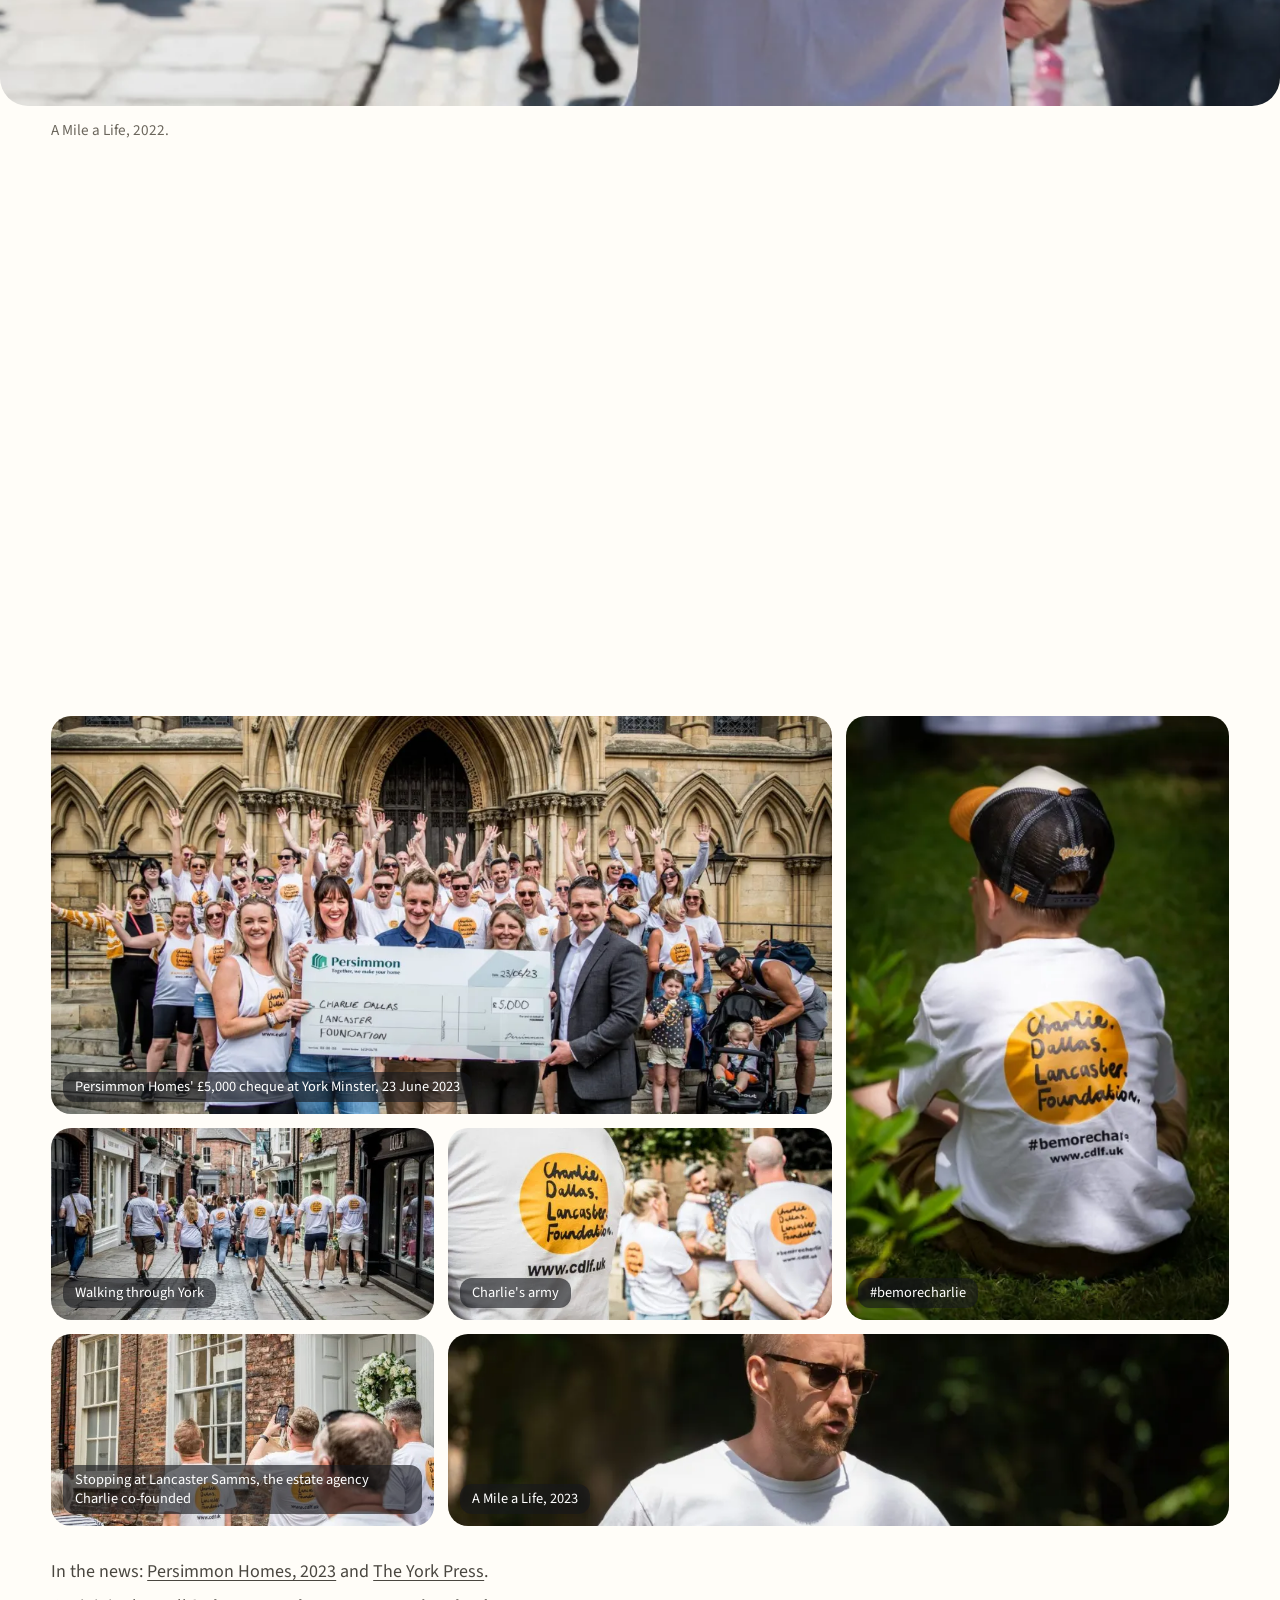
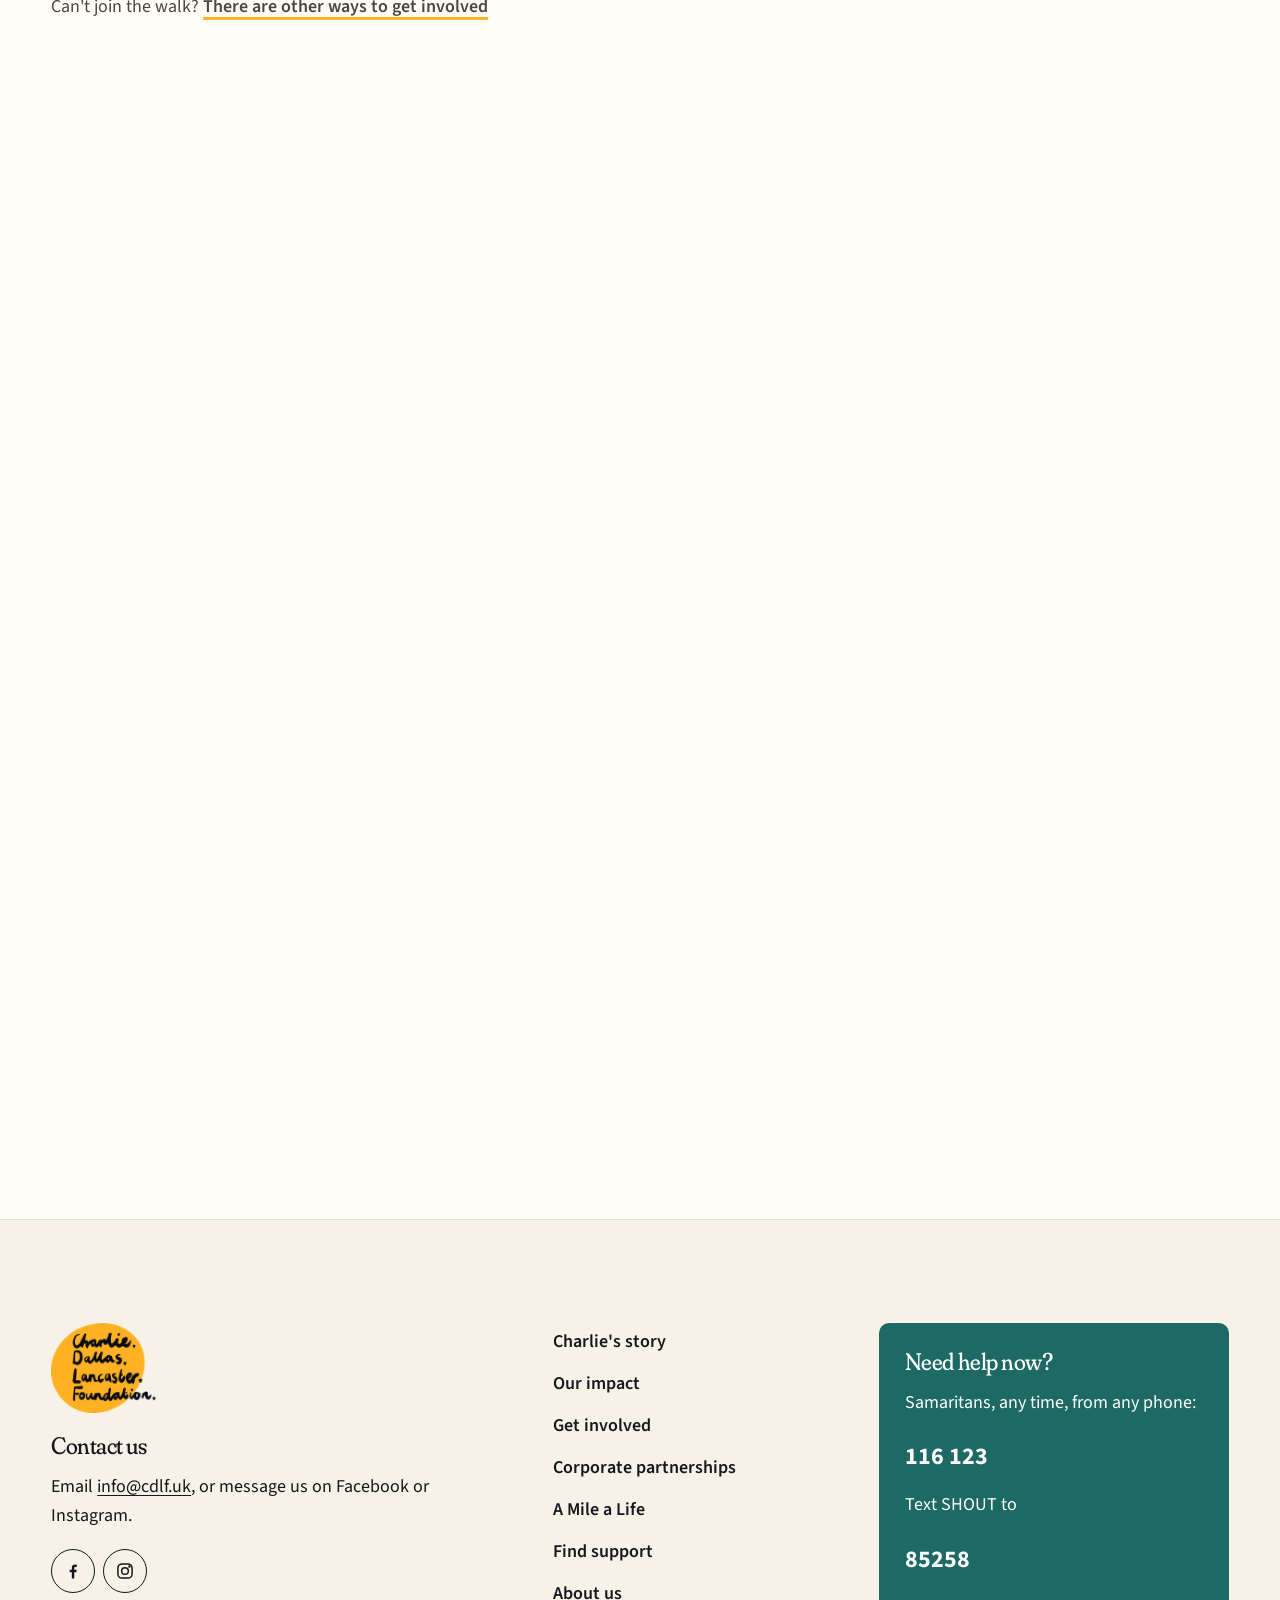
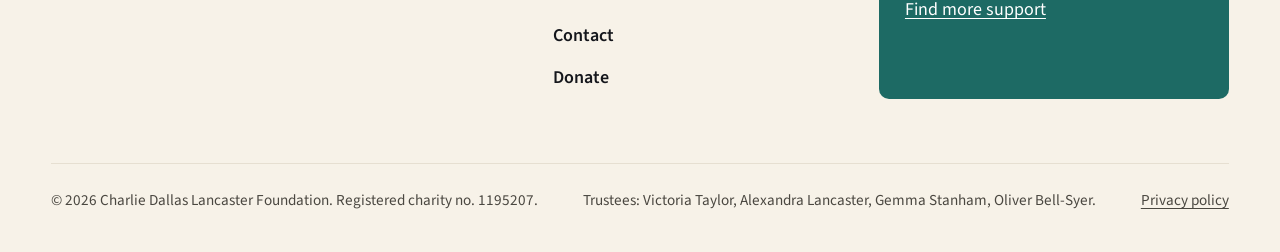
==== commit 2b87d2c1: "Remove R;pple, reported to be in administration - Home: partner logo removed (five remain). - About " ====
--- a/index.html
+++ b/index.html
@@ -377,7 +377,6 @@
         <li><a href="https://www.sash-uk.org.uk/"><img src="assets/p-sash.png" width="336" height="163" alt="SASH" loading="lazy"></a></li>
         <li><a href="https://menfulness.org/"><img src="assets/p-menfulness.png" width="300" height="168" alt="Menfulness" loading="lazy"></a></li>
         <li><a href="https://www.youngminds.org.uk/"><img src="assets/p-youngminds.png" width="200" height="133" alt="YoungMinds" loading="lazy"></a></li>
-        <li><a href="https://www.ripplesuicideprevention.com/"><img src="assets/p-ripple.png" width="200" height="140" alt="R;pple" loading="lazy"></a></li>
         <li><a href="https://thejordanlegacy.com/"><img src="assets/p-jordan.jpg" width="610" height="428" alt="The Jordan Legacy" loading="lazy"></a></li>
       </ul>
     </div>
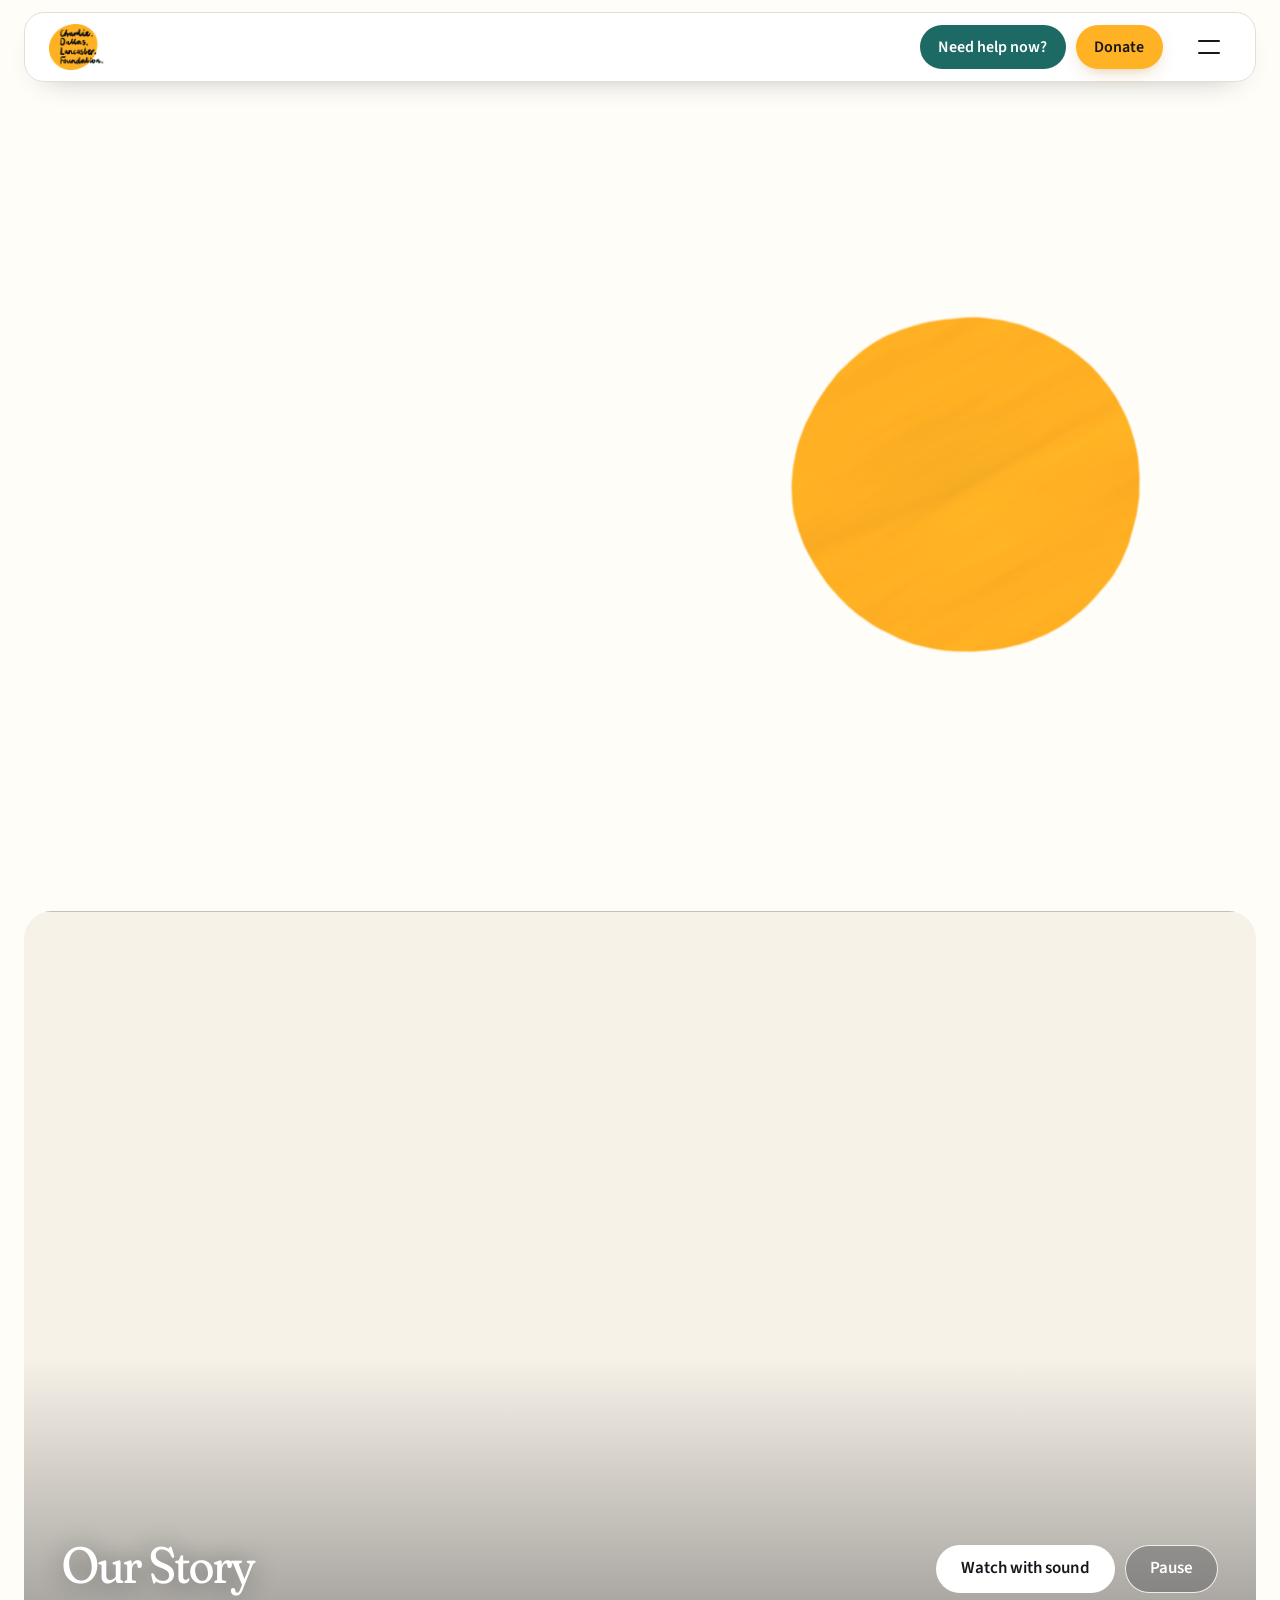
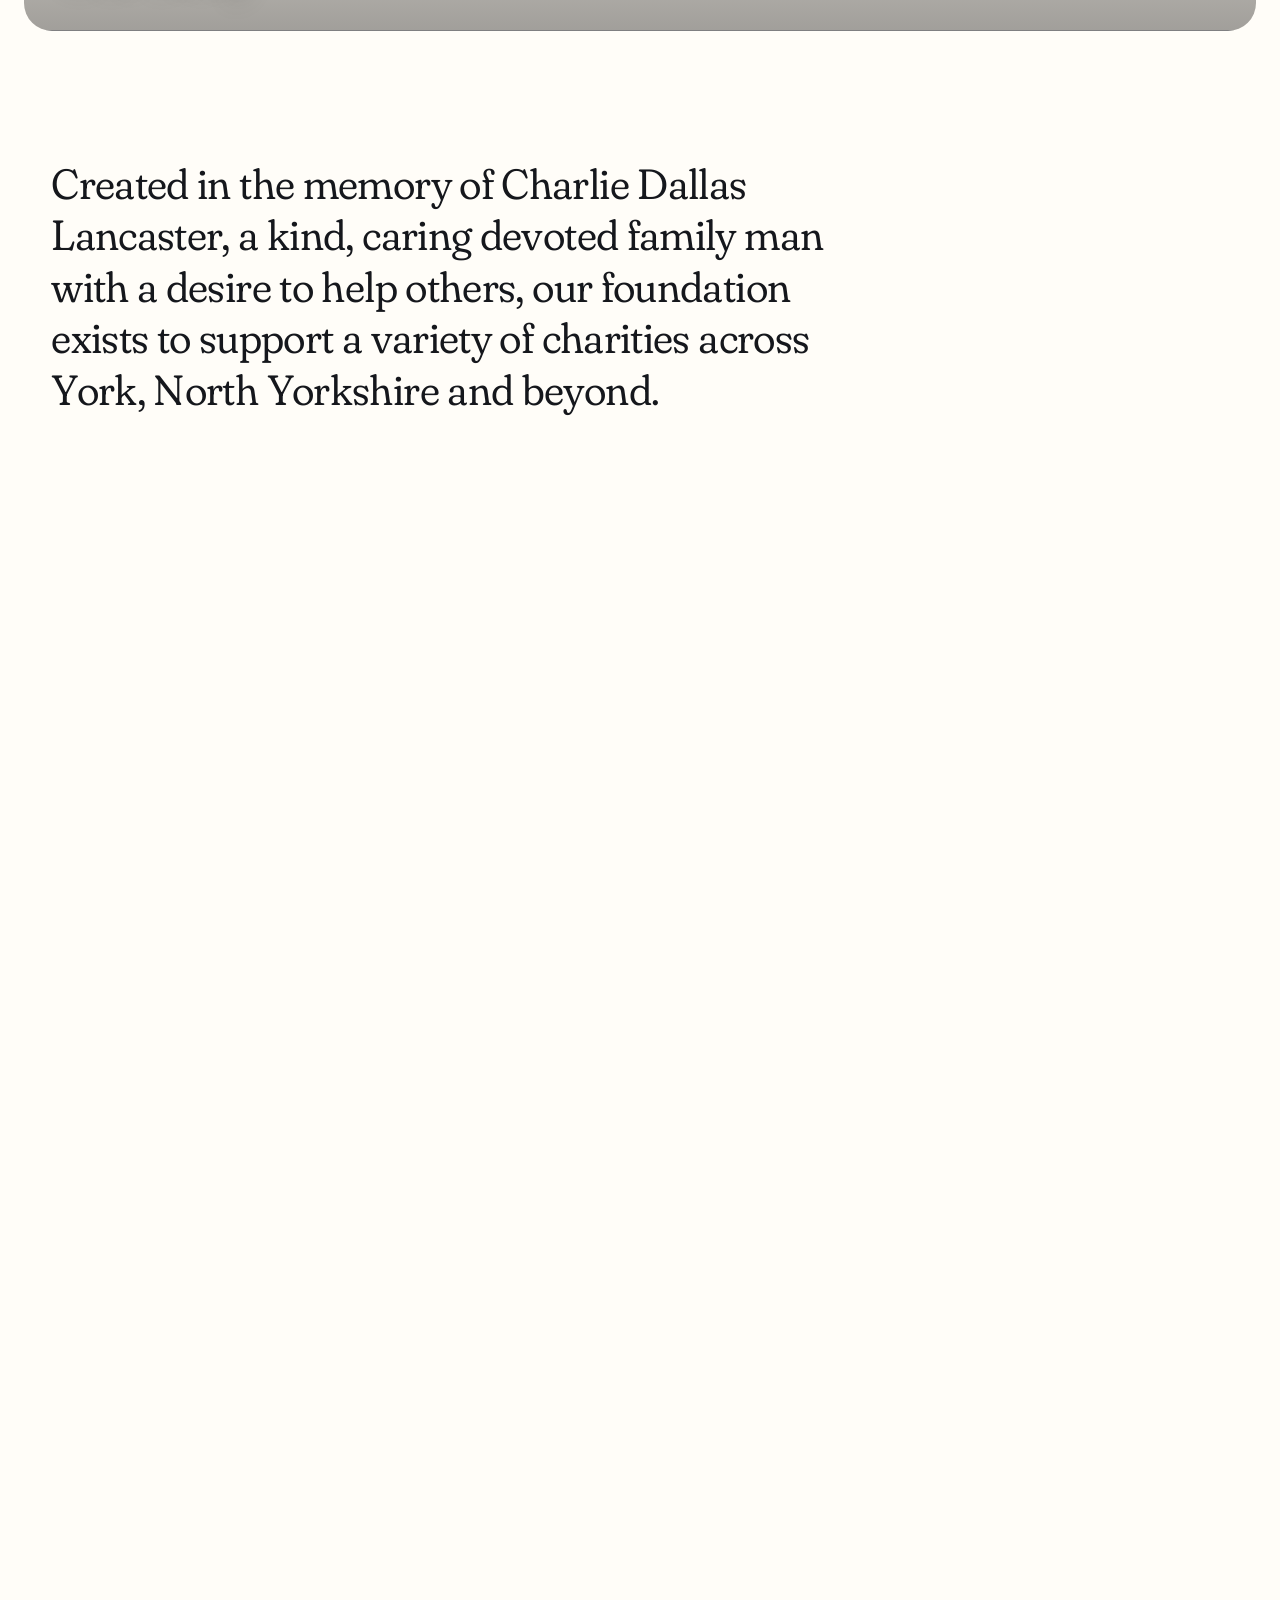
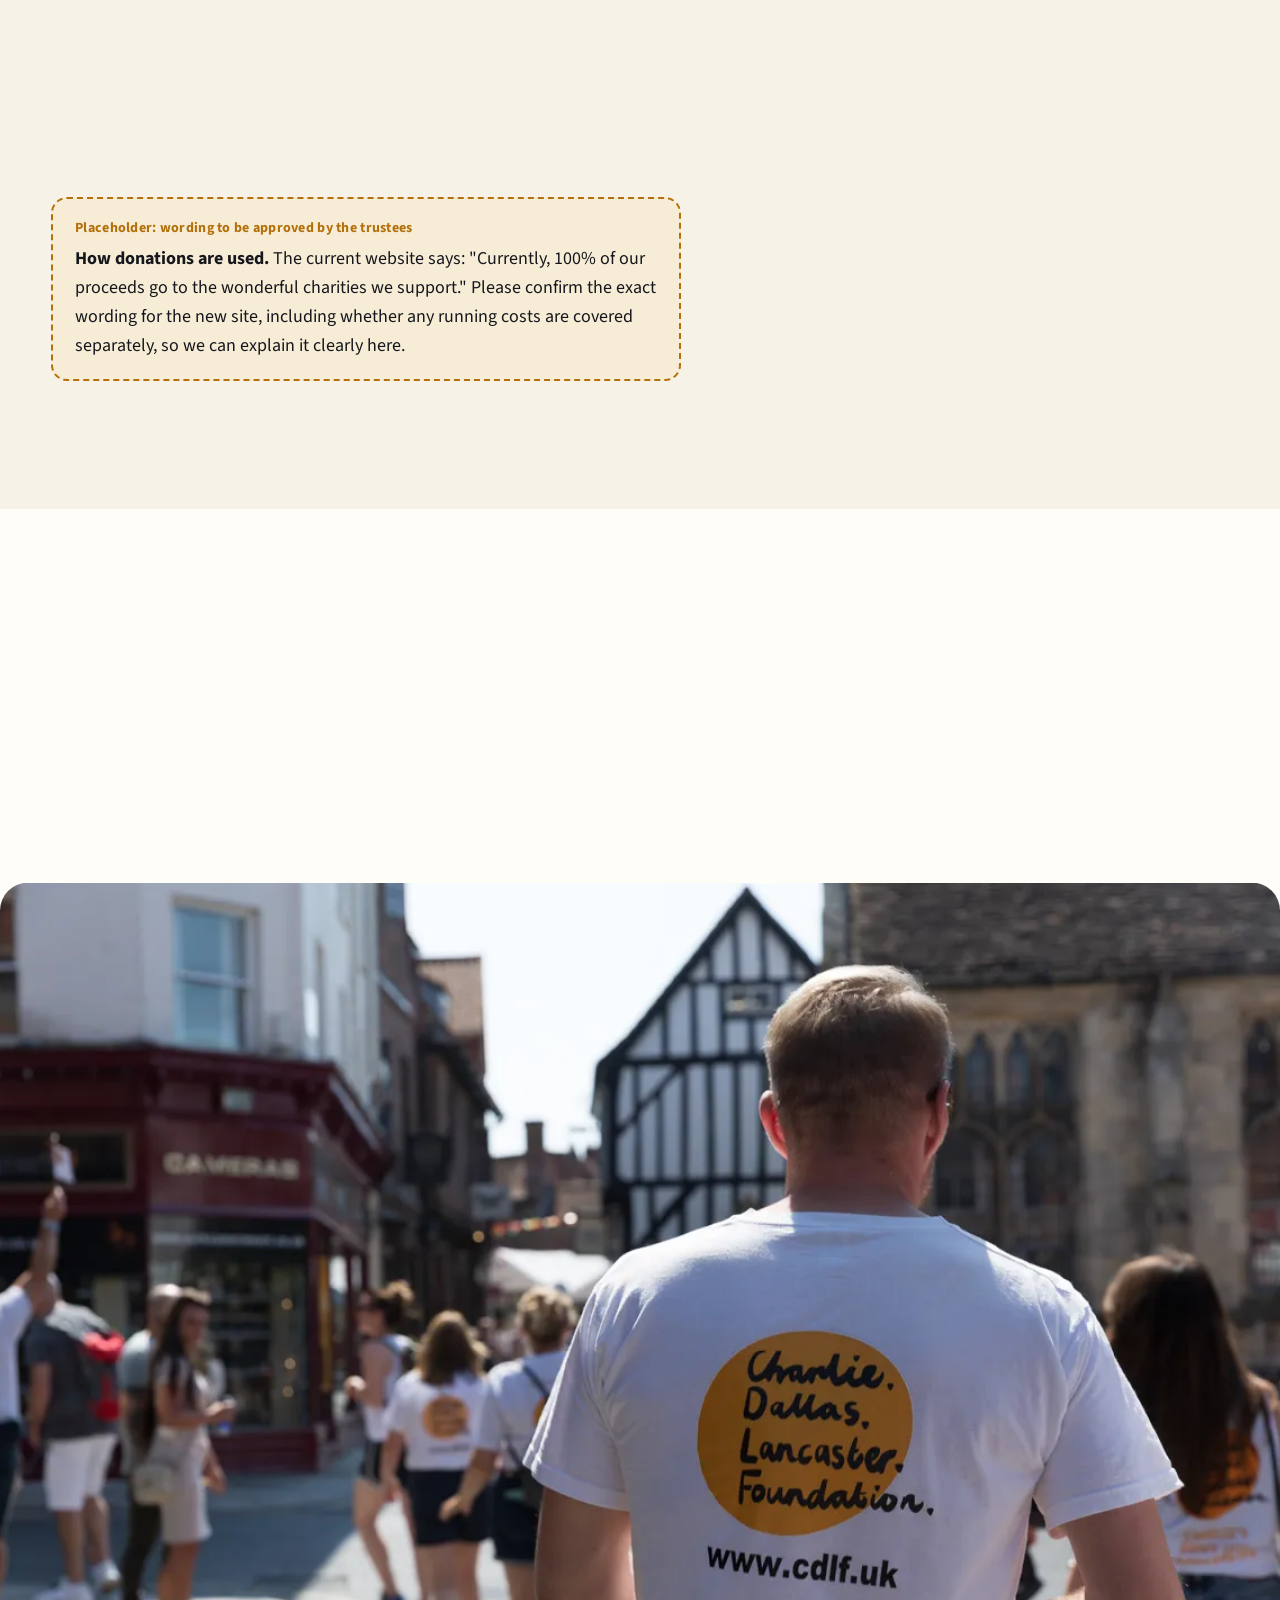
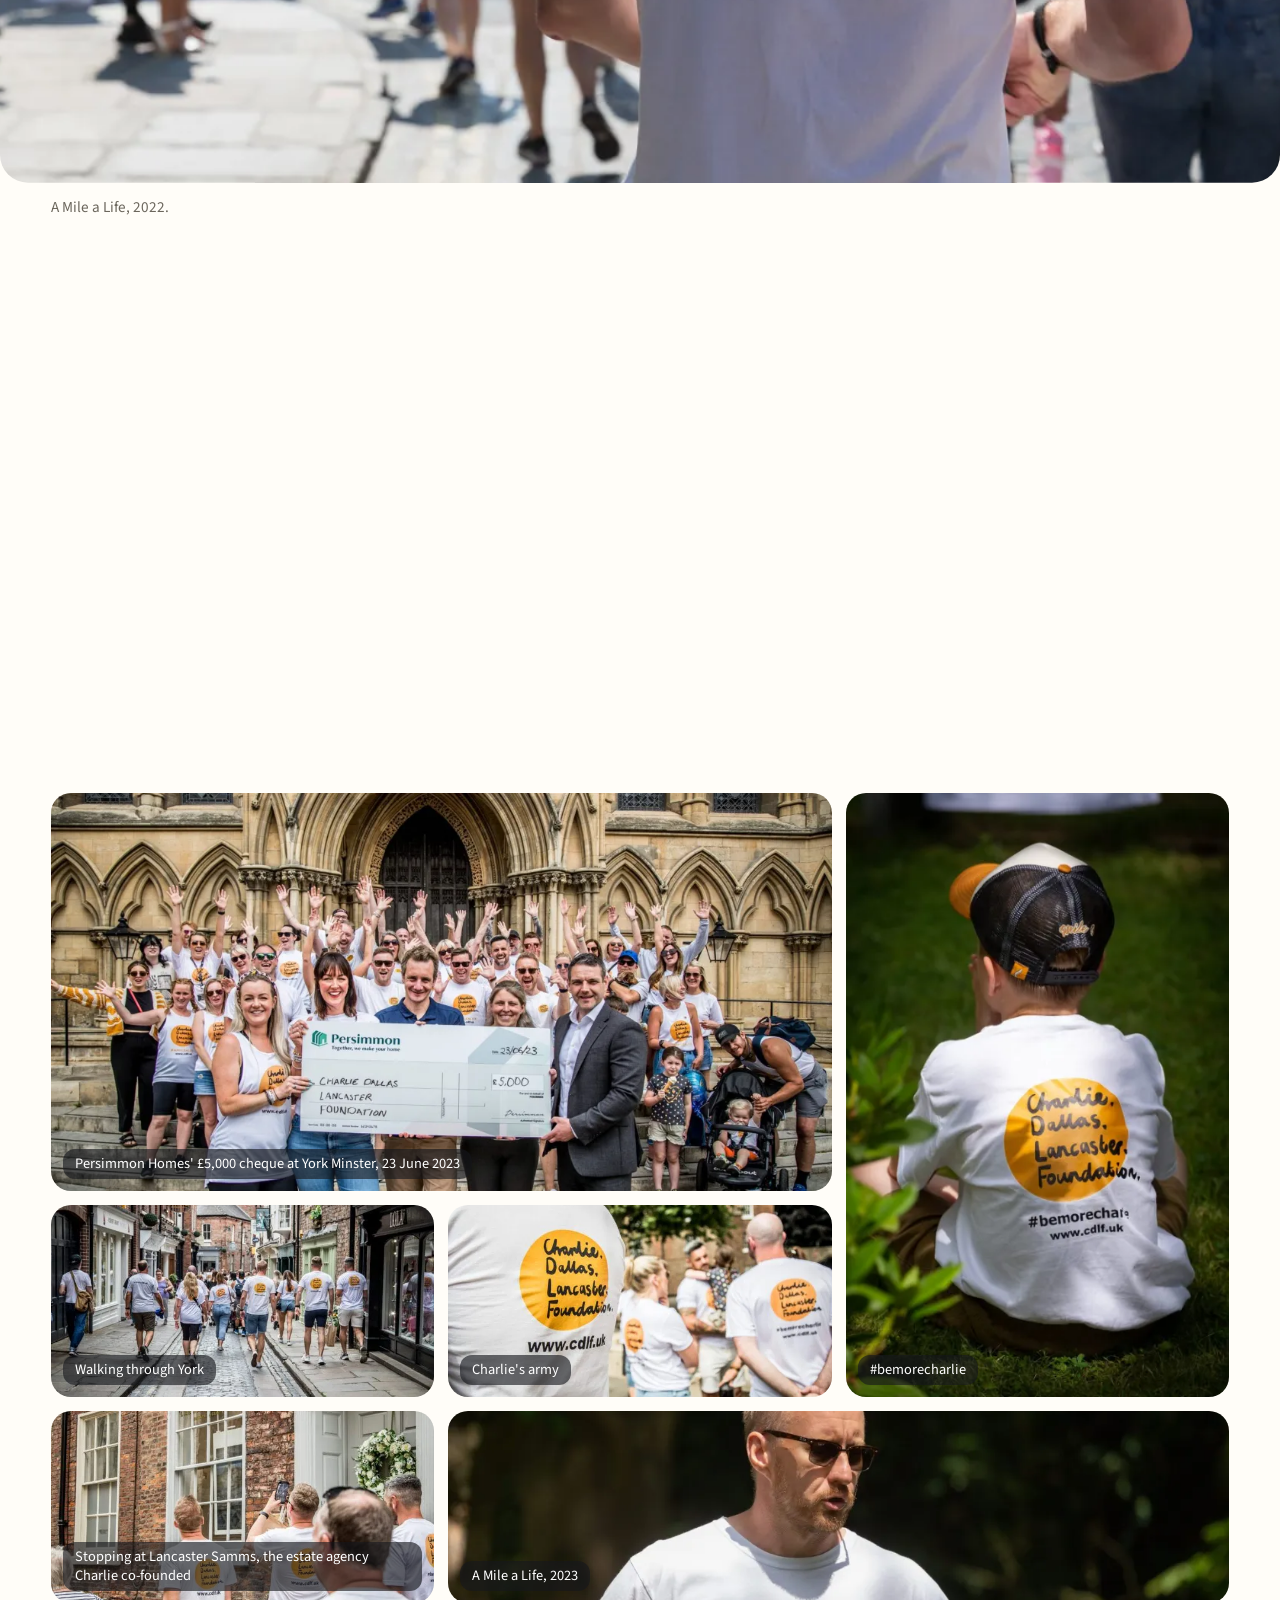
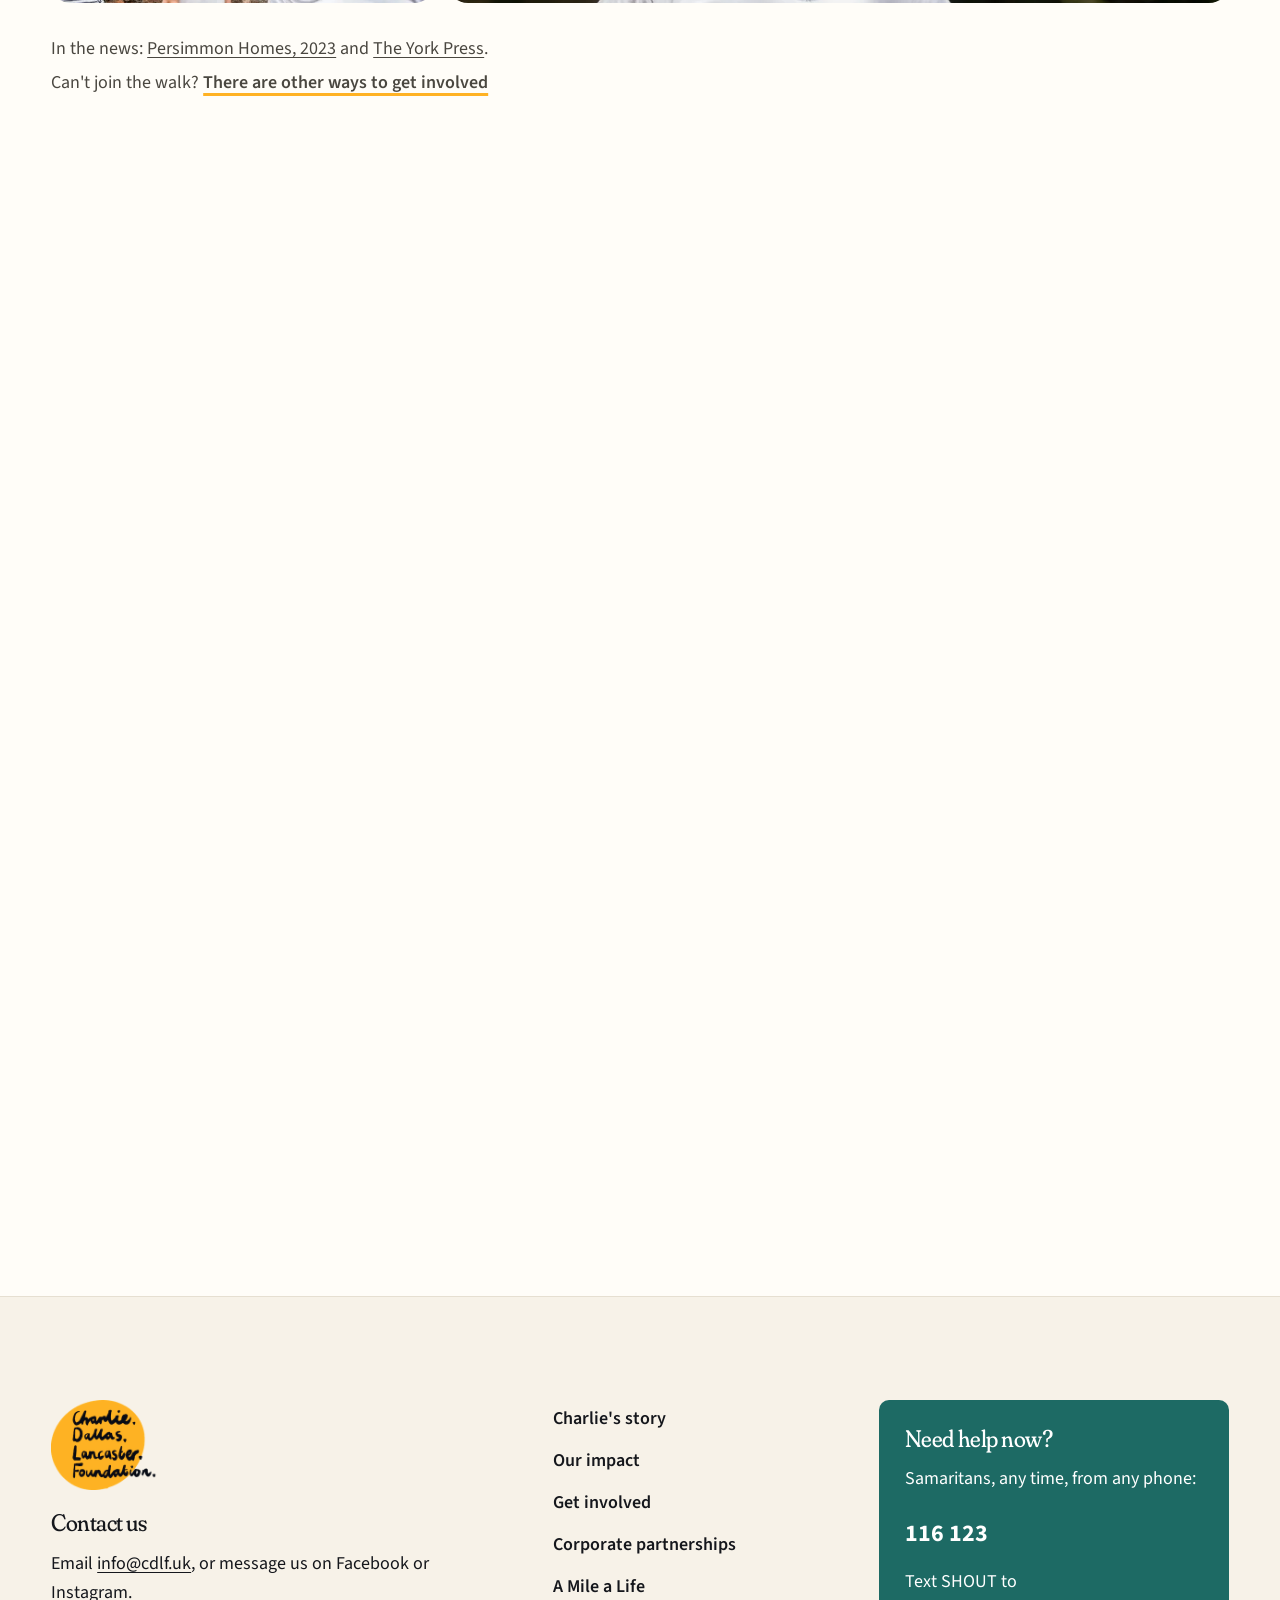
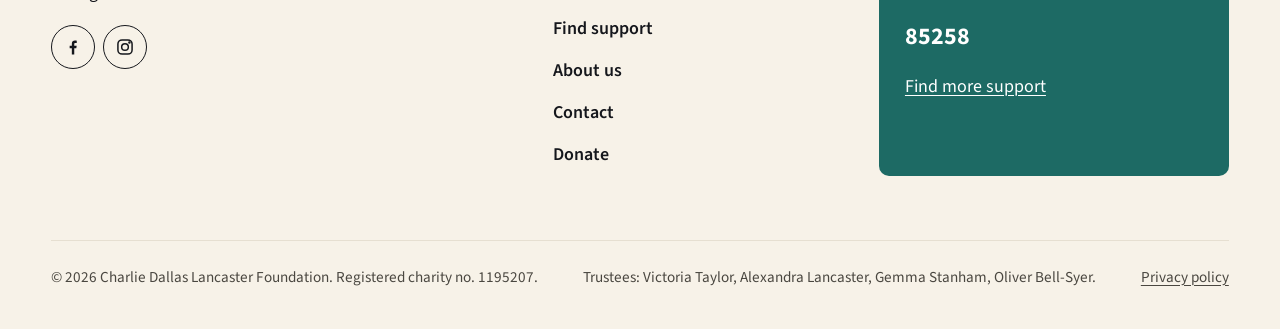
==== commit 10fef299: "Corporate sponsorship programme on the partnerships page - "Why partner with CDLF?": four benefits i" ====
--- a/index.html
+++ b/index.html
@@ -232,8 +232,9 @@
         </article>
         <article class="tile tile-involved" data-reveal>
           <h3>Corporate partnerships</h3>
-          <p>Local businesses can support CDLF through event sponsorship, company fundraising and staff taking part in our events.</p>
+          <p>Local businesses can support CDLF through event sponsorship, company fundraising and staff taking part in our events. Annual partnerships start from £500.</p>
           <ul class="tile-list">
+            <li><a href="corporate-partnerships/#packages"><span>Annual partnerships from £500</span><span><svg viewBox="0 0 24 24" fill="none" stroke="currentColor" stroke-width="2" stroke-linecap="round" stroke-linejoin="round" aria-hidden="true"><path d="M5 12h14M13 6l6 6-6 6"/></svg></span></a></li>
             <li><a href="corporate-partnerships/"><span>Become a corporate partner</span><span><svg viewBox="0 0 24 24" fill="none" stroke="currentColor" stroke-width="2" stroke-linecap="round" stroke-linejoin="round" aria-hidden="true"><path d="M5 12h14M13 6l6 6-6 6"/></svg></span></a></li>
             <li><a href="corporate-partnerships/#ways"><span>Ways your business can help</span><span><svg viewBox="0 0 24 24" fill="none" stroke="currentColor" stroke-width="2" stroke-linecap="round" stroke-linejoin="round" aria-hidden="true"><path d="M5 12h14M13 6l6 6-6 6"/></svg></span></a></li>
           </ul>
--- a/assets/site.css
+++ b/assets/site.css
@@ -584,3 +584,42 @@
 .next-link span { color: var(--ink-2); font-size: 1rem; }
 .section-alt { background: var(--paper-2); }
 .section-alt .next-link, .section-alt .memory, .section-alt .highlight { background: #fff; }
+
+/* ---------- Corporate sponsorship programme (corporate partnerships page) ---------- */
+
+/* Four benefits in a balanced two-column grid (reuses .points) */
+.points-2 { grid-template-columns: repeat(2, minmax(0, 1fr)); }
+.points-2 p + p { margin-top: 8px; color: var(--ink-3); font-size: 1rem; }
+@media (max-width: 860px) { .points-2 { grid-template-columns: 1fr; } }
+
+/* Partnership packages: equal cards, buttons aligned along the bottom */
+.packages { display: grid; grid-template-columns: repeat(3, minmax(0, 1fr)); gap: 16px; align-items: stretch; }
+.package { display: flex; flex-direction: column; gap: 10px; background: #fff; border: 1px solid var(--line); border-radius: 24px; padding: clamp(24px, 3vw, 36px); }
+.package h3 { font-size: clamp(1.45rem, 2.2vw, 1.8rem); }
+.package .price { margin: 0; font-family: var(--serif); font-variation-settings: "SOFT" 100, "opsz" 144; font-weight: 380; font-size: clamp(2.1rem, 3.4vw, 2.8rem); line-height: 1.05; letter-spacing: -0.02em; font-variant-numeric: lining-nums; }
+.package .price span { font-family: var(--sans); font-size: 1rem; font-weight: 400; letter-spacing: 0; color: var(--ink-2); }
+.package .includes { margin: 6px 0 0; font-weight: 600; font-size: 1rem; }
+.ticks { list-style: none; margin: 0 0 14px; padding: 0; display: grid; gap: 10px; }
+.ticks li { position: relative; padding-left: 28px; color: var(--ink-2); font-size: 1rem; line-height: 1.5; }
+.ticks li::before { content: ""; position: absolute; left: 3px; top: .38em; width: 6px; height: 11px; border: solid var(--sun-deep); border-width: 0 2.5px 2.5px 0; transform: rotate(45deg); }
+.package .btn { margin-top: auto; align-self: flex-start; }
+.package-notes { margin-top: 18px; display: grid; gap: 4px; color: var(--ink-2); font-size: 1rem; max-width: 76ch; }
+.package-notes p { margin: 0; }
+@media (max-width: 1000px) { .packages { grid-template-columns: 1fr; } .package .btn { margin-top: 6px; } }
+
+/* Partnership pack download */
+.pack-card { margin-top: clamp(28px, 4vw, 44px); display: grid; grid-template-columns: minmax(0, 7fr) minmax(0, 5fr); gap: 18px clamp(24px, 4vw, 56px); align-items: center; background: var(--paper-2); border-radius: 24px; padding: clamp(22px, 3.5vw, 36px); }
+.pack-card h3 { font-size: clamp(1.4rem, 2.2vw, 1.75rem); margin-bottom: 8px; }
+.pack-card p { margin: 0; color: var(--ink-2); }
+.pack-card .tbc { margin-top: 0; }
+@media (max-width: 860px) { .pack-card { grid-template-columns: 1fr; } }
+
+/* Three remaining "other ways" tiles in one row */
+.ways-grid-3 { grid-template-columns: repeat(3, minmax(0, 1fr)); }
+@media (max-width: 960px) { .ways-grid-3 { grid-template-columns: 1fr; } }
+
+/* Corporate partner directory (rendered from assets/data/corporate-partners.json) */
+.directory-empty { background: #fff; border: 1px dashed var(--line); border-radius: 20px; padding: 22px 24px; color: var(--ink-2); }
+.directory-empty p { margin: 0; }
+.partner-list .tier { color: var(--sun-deep); font-weight: 600; font-size: .95rem; margin: 0 0 4px; }
+.partner-list .partner-name { display: grid; place-items: center; min-height: 56px; font-weight: 700; text-align: center; color: var(--ink); }
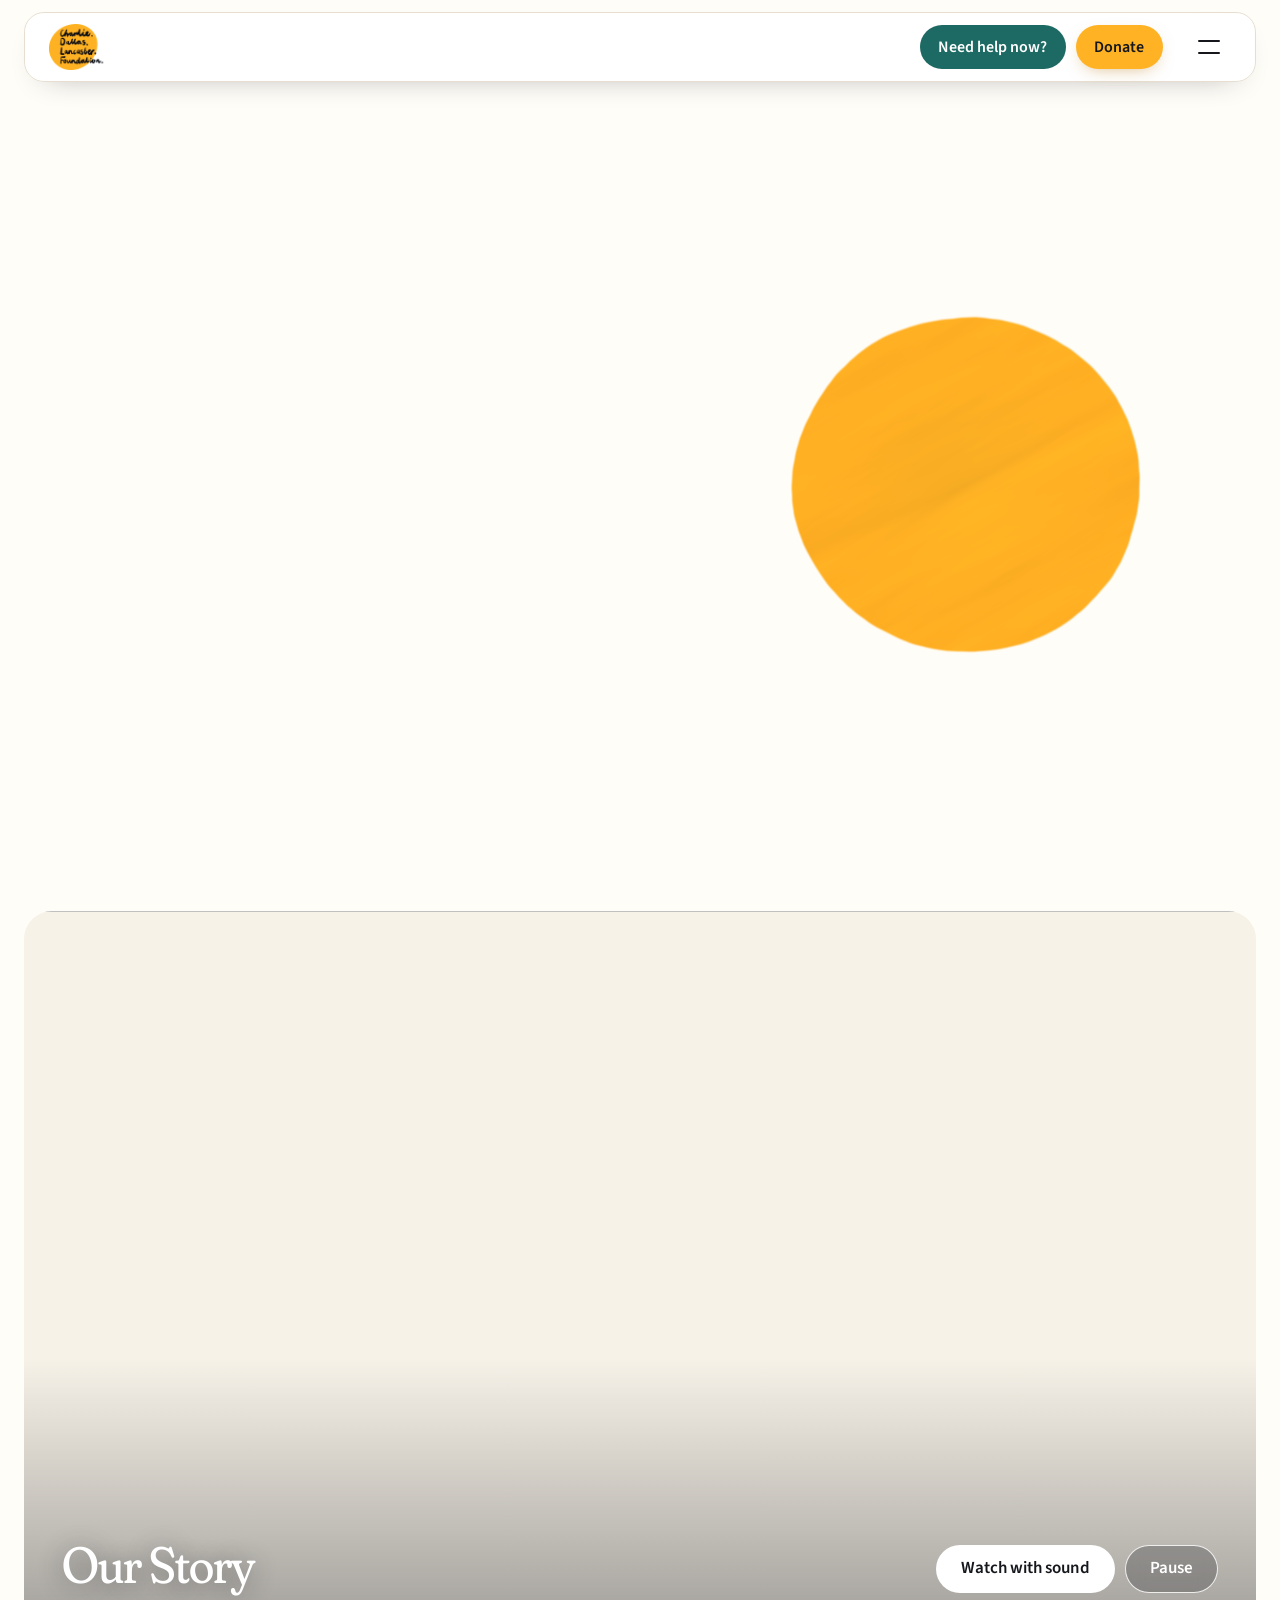
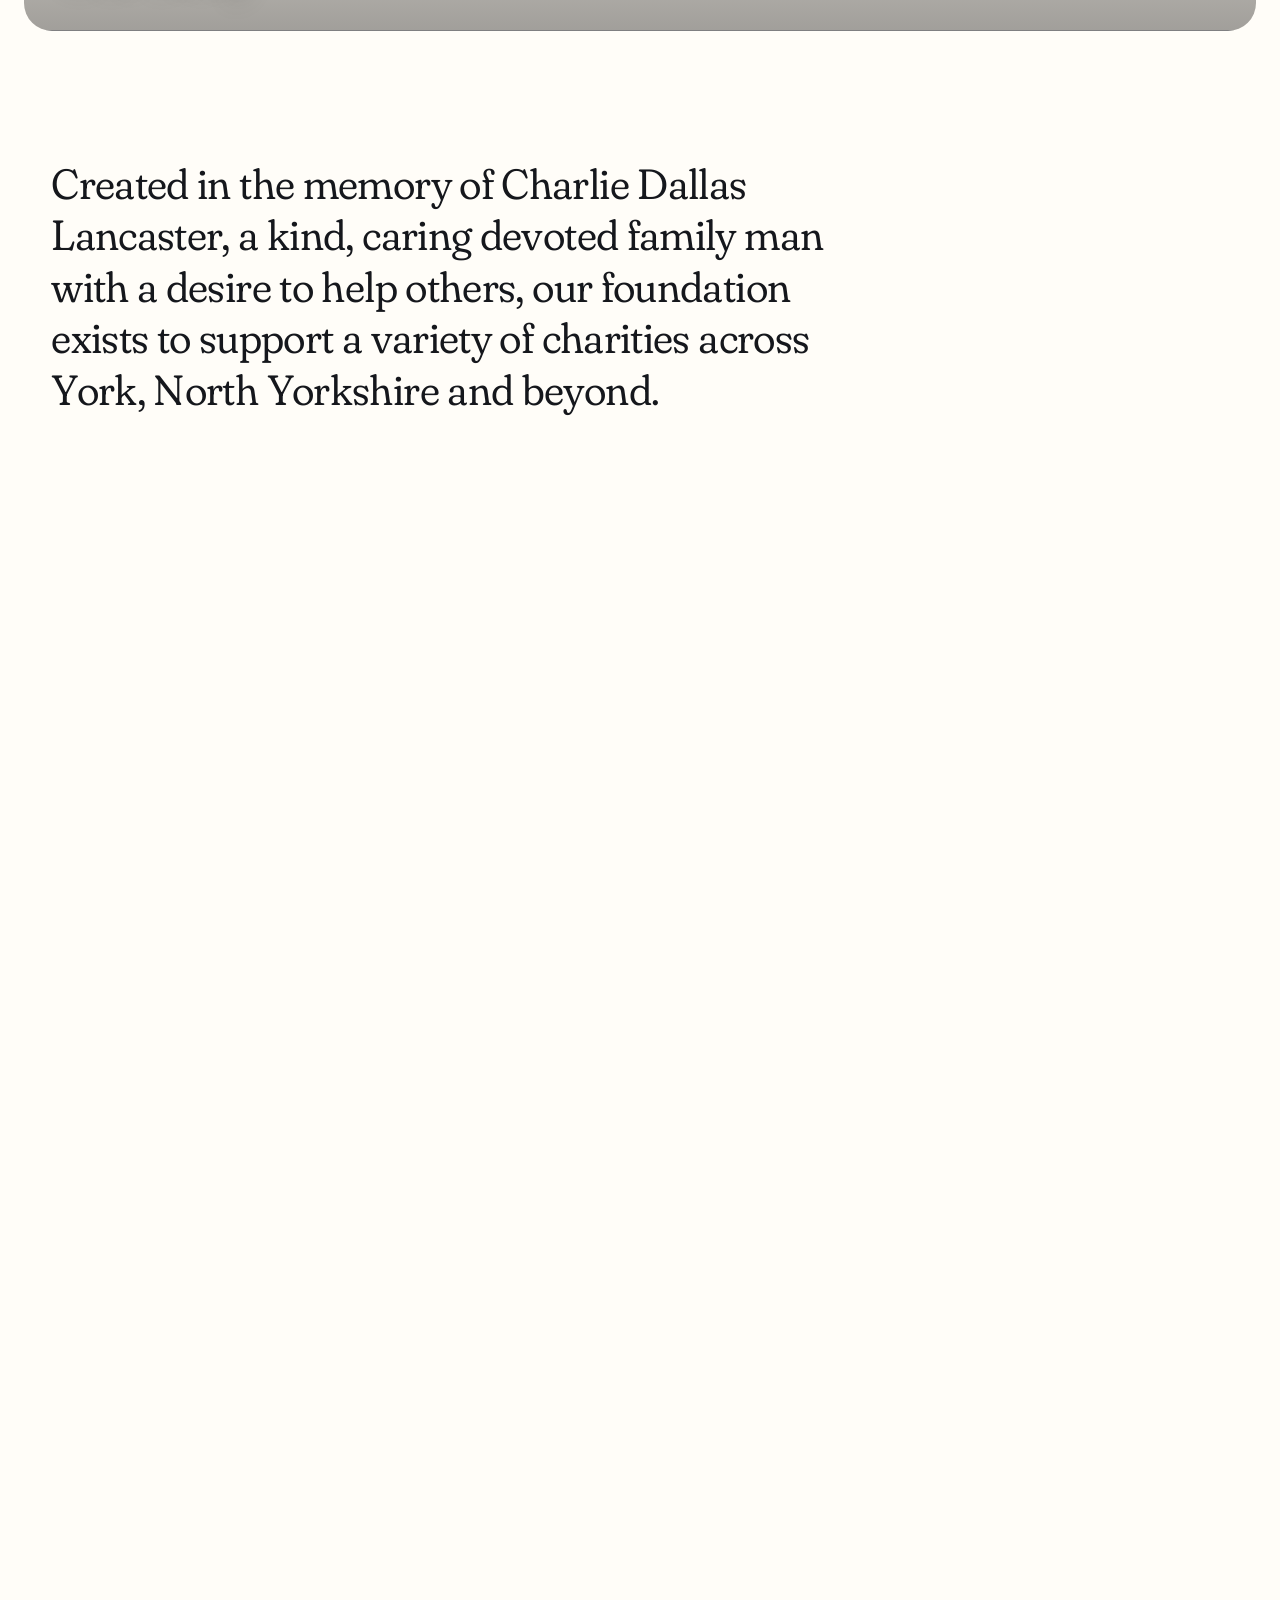
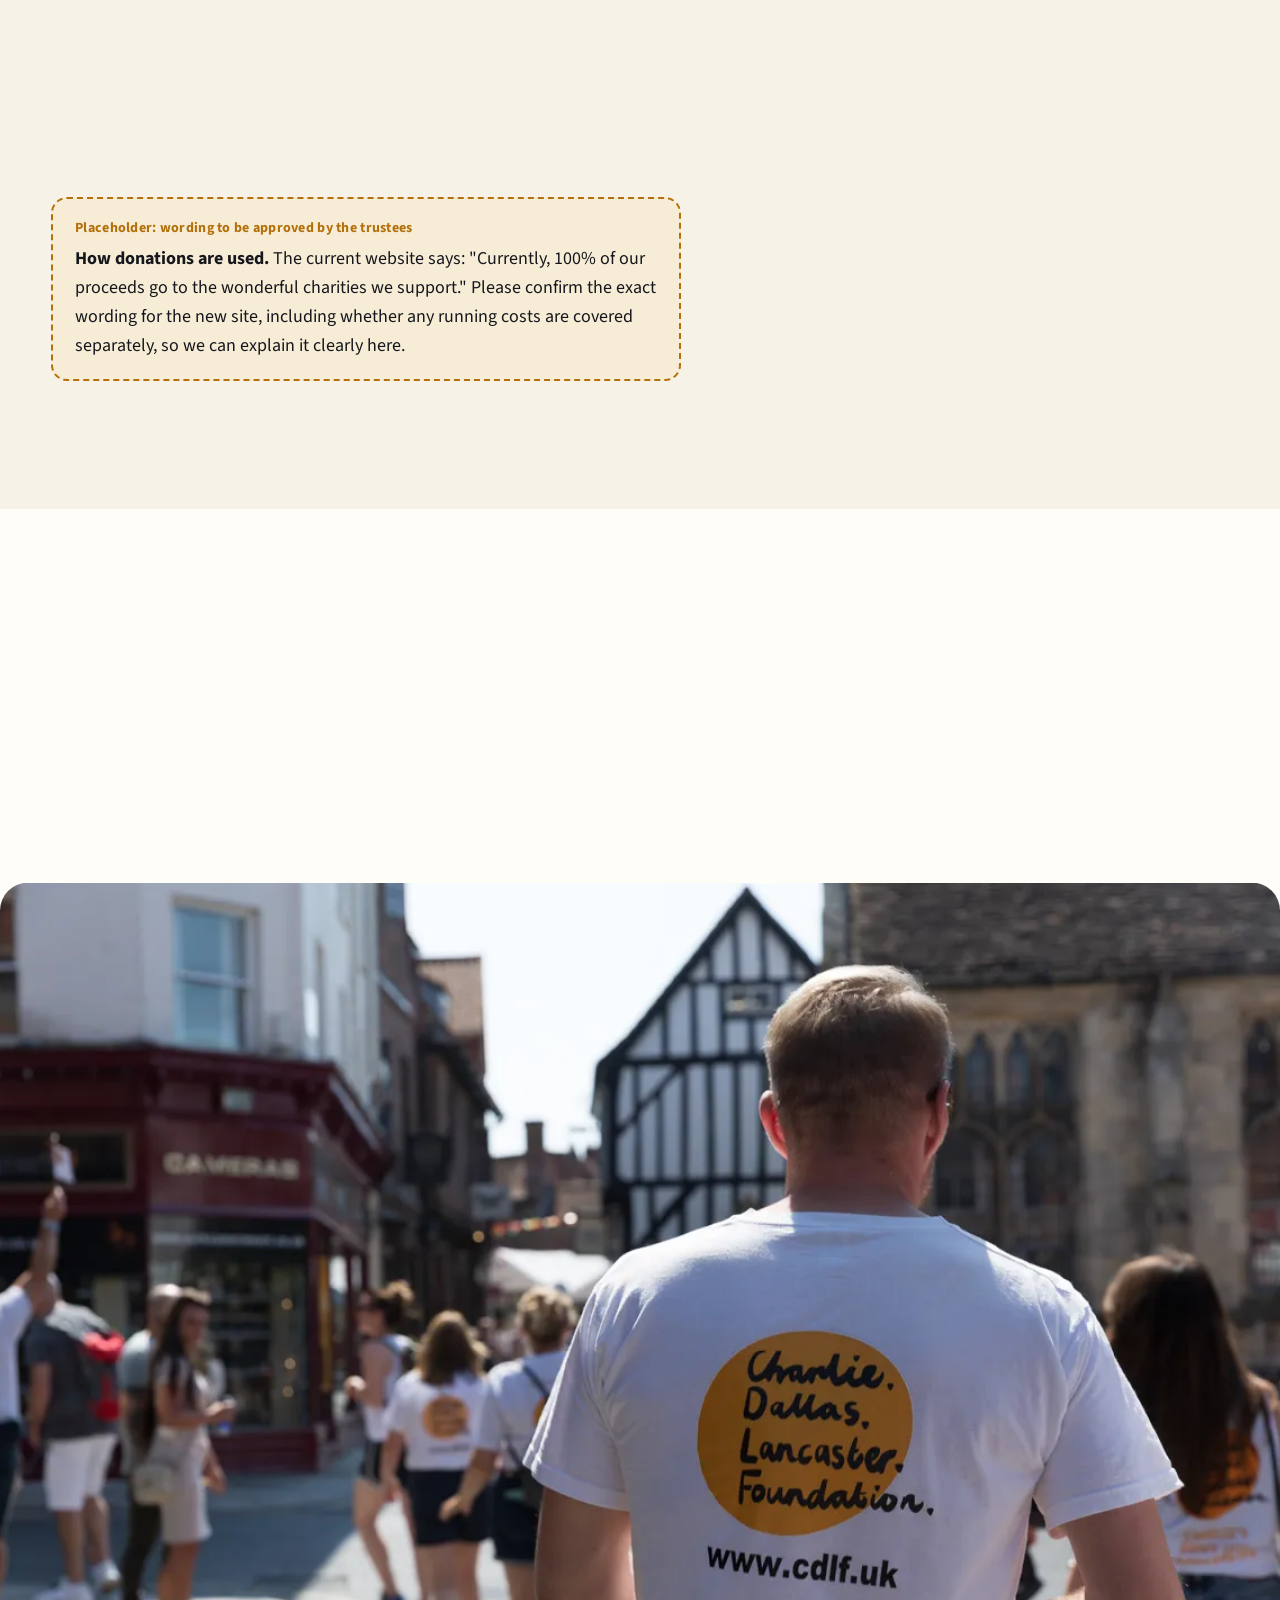
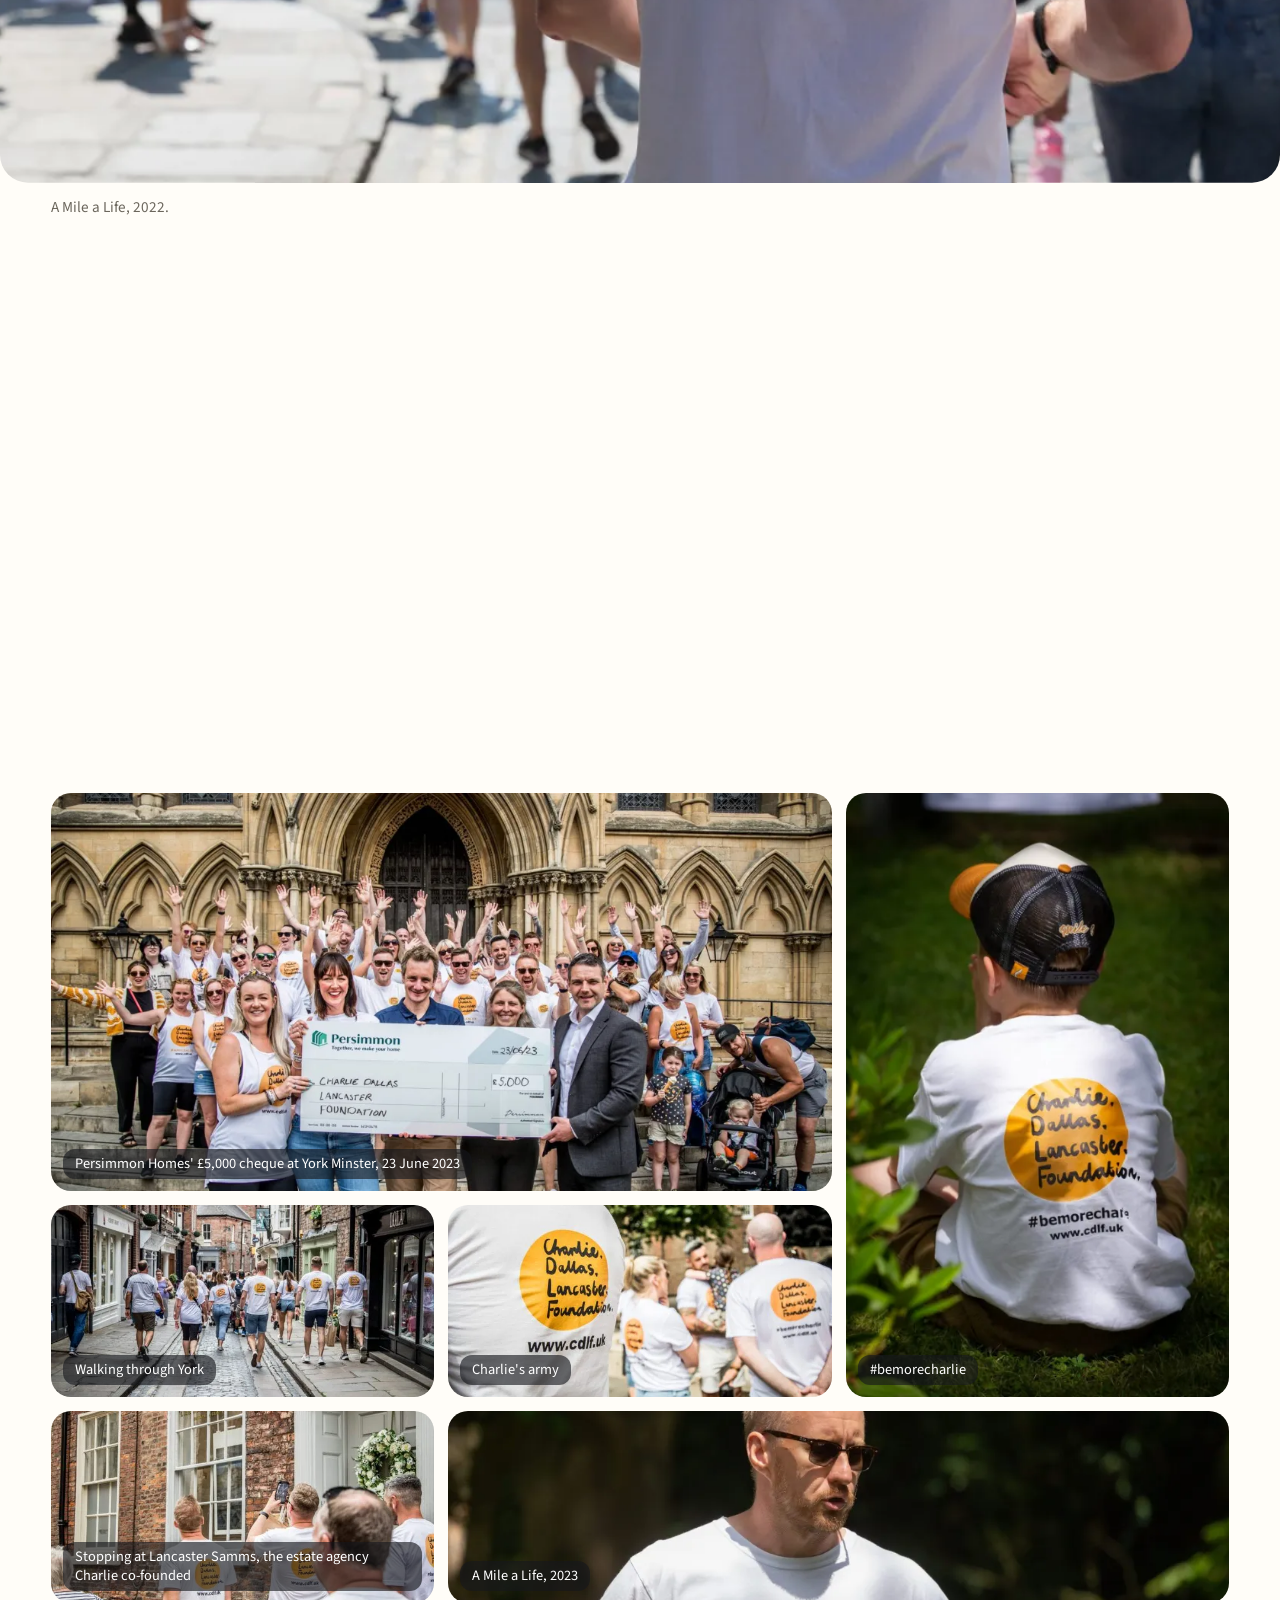
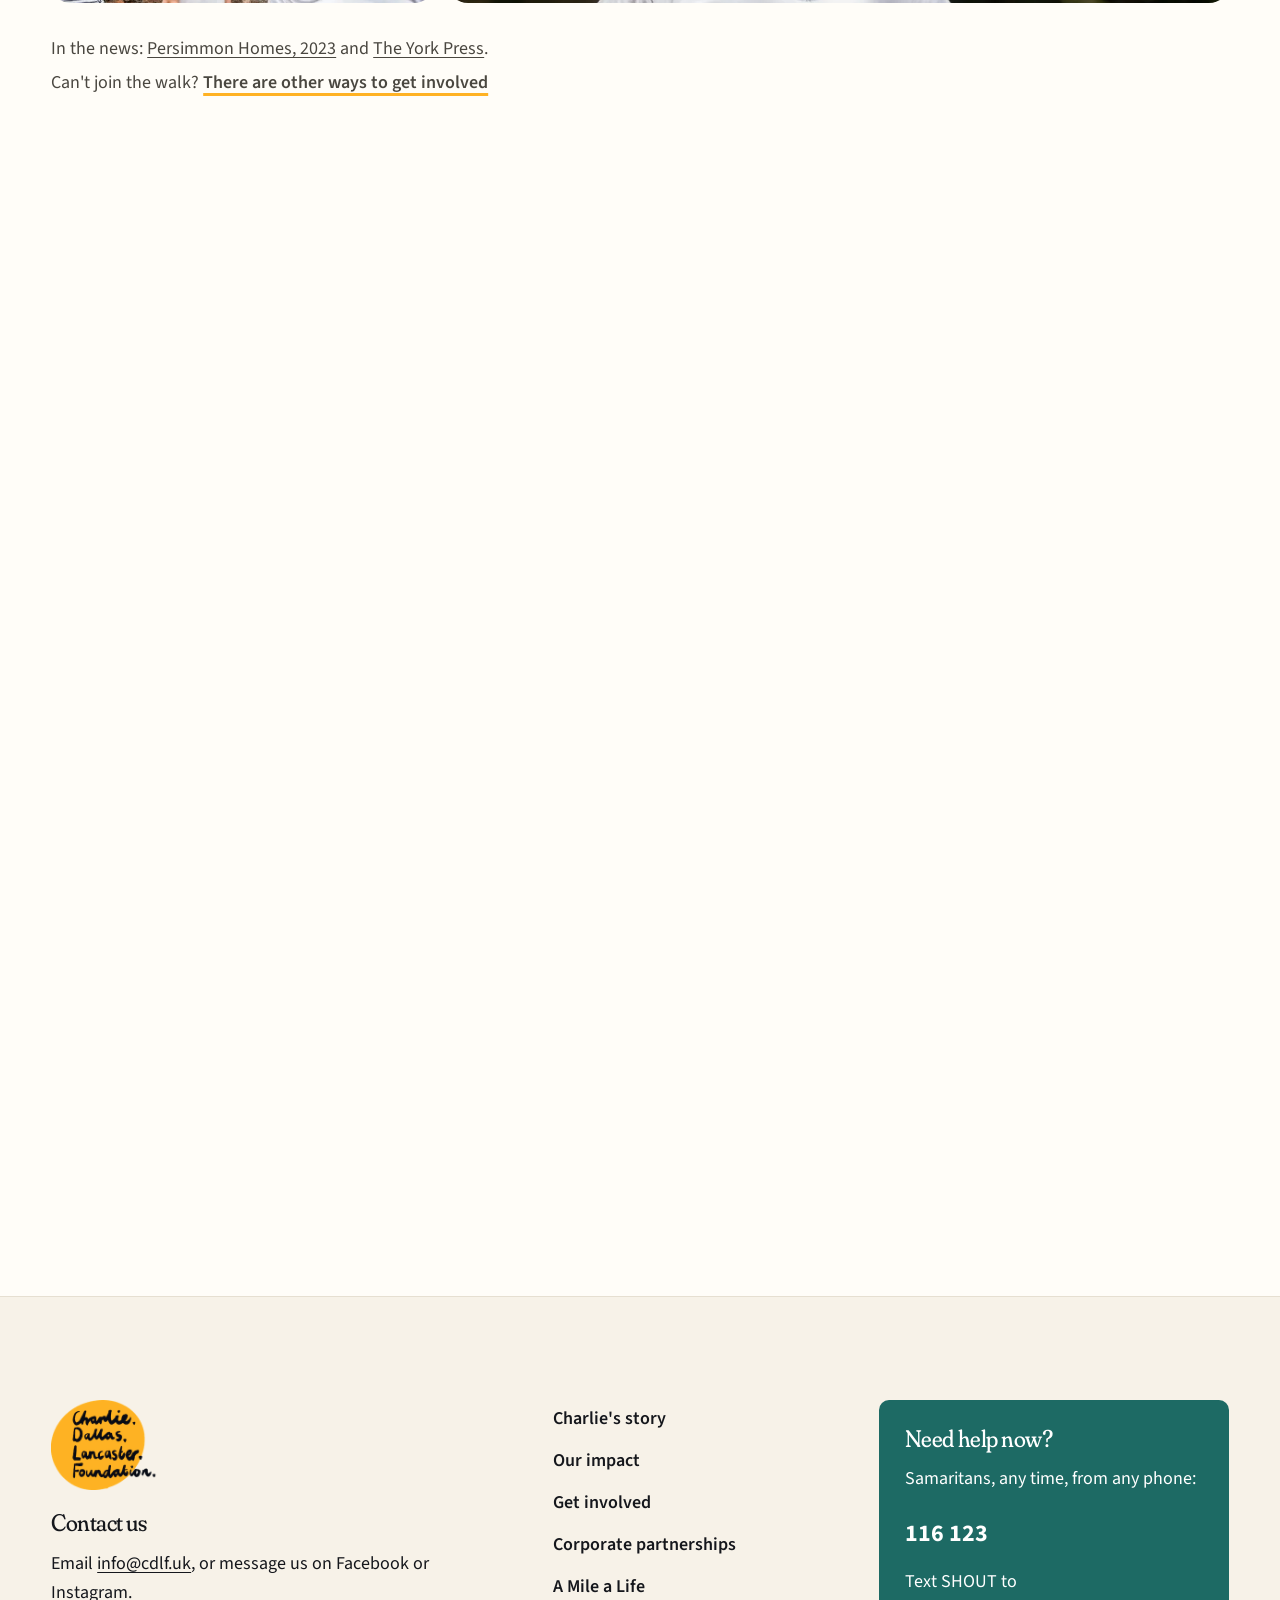
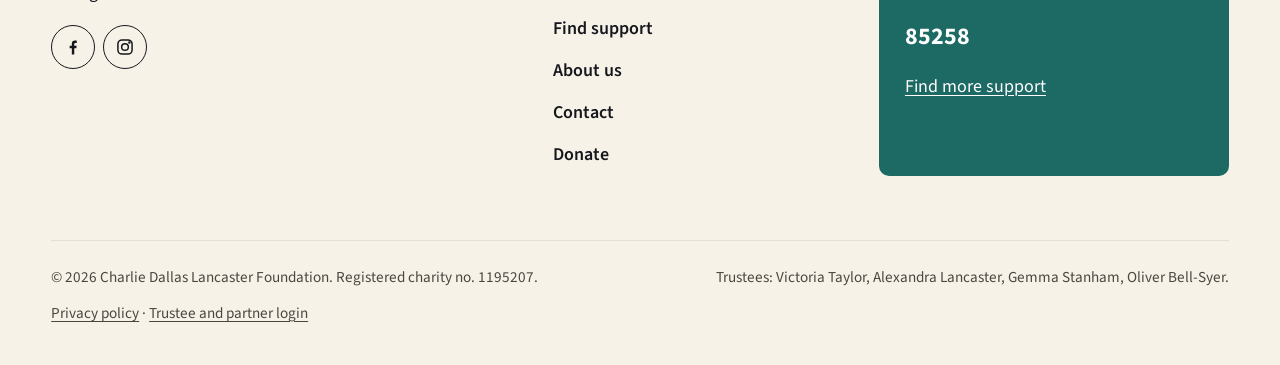
==== commit b1574461: "Add a trustee and partner login demo for the preview A pretend login for showing the trustees: /logi" ====
--- a/index.html
+++ b/index.html
@@ -267,9 +267,9 @@
         </div>
         <!-- IMPACT FIGURES: update the numbers and their date ranges together. Never present a dated total as current. -->
         <div class="figures">
-          <div class="figure" data-reveal><strong data-count="155688" data-prefix="£">£155,688</strong><span>given to mental health charities between June 2021 and 2026.</span></div>
-          <div class="figure" data-reveal><strong data-count="172">172</strong><span>support boards placed since 2023, each with a QR code to our help page.</span></div>
-          <div class="figure" data-reveal><strong data-count="28">28</strong><span>grants made between June 2021 and 2026, to six charities and services.</span></div>
+          <div class="figure" data-figure="given" data-reveal><strong data-count="155688" data-prefix="£">£155,688</strong><span>given to mental health charities between June 2021 and 2026.</span></div>
+          <div class="figure" data-figure="boards" data-reveal><strong data-count="172">172</strong><span>support boards placed since 2023, each with a QR code to our help page.</span></div>
+          <div class="figure" data-figure="grants" data-reveal><strong data-count="28">28</strong><span>grants made between June 2021 and 2026, to six charities and services.</span></div>
         </div>
       </div>
 
@@ -437,7 +437,7 @@
     <div class="legal">
       <p>&copy; 2026 Charlie Dallas Lancaster Foundation. Registered charity no. 1195207.</p>
       <p>Trustees: Victoria Taylor, Alexandra Lancaster, Gemma Stanham, Oliver Bell-Syer.</p>
-      <p><a href="https://cdlf.uk/privacy-policy/">Privacy policy</a></p>
+      <p><a href="https://cdlf.uk/privacy-policy/">Privacy policy</a> &middot; <a href="login/">Trustee and partner login</a></p>
     </div>
   </div>
 </footer>
--- a/assets/site.css
+++ b/assets/site.css
@@ -623,3 +623,98 @@
 .directory-empty p { margin: 0; }
 .partner-list .tier { color: var(--sun-deep); font-weight: 600; font-size: .95rem; margin: 0 0 4px; }
 .partner-list .partner-name { display: grid; place-items: center; min-height: 56px; font-weight: 700; text-align: center; color: var(--ink); }
+
+/* ---------- Trustee and partner area (demonstration) ---------- */
+
+/* "This is a demo" strip at the top of every demo page */
+.demo-banner { background: var(--help-wash); color: var(--help-ink); border-radius: 16px; padding: 14px 18px; display: flex; flex-wrap: wrap; gap: 6px 14px; align-items: center; font-size: 1rem; }
+.demo-banner strong { font-weight: 700; }
+.demo-wrap { padding: var(--space-s) 0 var(--space-m); }
+.demo-wrap > .wrap { display: grid; gap: clamp(20px, 3vw, 32px); }
+
+/* Login */
+.auth { display: grid; grid-template-columns: minmax(0, 5fr) minmax(0, 6fr); gap: clamp(28px, 5vw, 72px); align-items: start; }
+.auth .page-title { font-size: clamp(2.4rem, 5.6vw, 4.4rem); }
+.auth-card form { display: grid; gap: 18px; margin-top: 8px; }
+.auth-card .field input[readonly] { background: var(--paper-2); color: var(--ink-2); }
+.auth-card .btn { justify-self: start; }
+@media (max-width: 860px) { .auth { grid-template-columns: 1fr; } }
+
+/* Dashboard header row */
+.dash-head { display: flex; flex-wrap: wrap; justify-content: space-between; align-items: end; gap: 12px 24px; }
+.dash-head h1 { font-size: clamp(2.2rem, 5vw, 3.6rem); }
+.dash-head p { margin: 6px 0 0; color: var(--ink-2); }
+.dash-head .btn { min-height: 44px; }
+.dash-card { background: #fff; border: 1px solid var(--line); border-radius: 24px; padding: clamp(20px, 3vw, 32px); }
+.dash-card > h2 { font-size: clamp(1.5rem, 2.6vw, 2rem); margin-bottom: 6px; }
+.dash-card > .hint { margin: 0 0 18px; color: var(--ink-2); font-size: 1rem; }
+
+/* Post composer, in the spirit of a social media post box */
+.composer-top { display: flex; align-items: center; gap: 12px; margin-bottom: 14px; }
+.avatar { width: 48px; height: 48px; border-radius: 50%; background: var(--sun); display: grid; place-items: center; flex: none; overflow: hidden; }
+.avatar img { width: 120%; max-width: none; }
+.composer-top strong { display: block; }
+.composer-top span { color: var(--ink-3); font-size: .95rem; }
+.composer input.headline { width: 100%; border: 0; border-bottom: 1px solid var(--line); padding: 10px 2px; font: 400 clamp(1.3rem, 2.2vw, 1.6rem)/1.3 var(--serif); font-variation-settings: "SOFT" 100; background: transparent; color: var(--ink); }
+.composer textarea { width: 100%; min-height: 150px; border: 0; padding: 14px 2px; font: inherit; font-size: 1.125rem; line-height: 1.6; background: transparent; color: var(--ink); resize: vertical; }
+.composer input.headline:focus-visible, .composer textarea:focus-visible { outline: 3px solid var(--ink); outline-offset: 2px; border-radius: 8px; }
+.composer-bar { display: flex; flex-wrap: wrap; align-items: center; gap: 10px 16px; border-top: 1px solid var(--line); padding-top: 14px; }
+.composer-bar .count { color: var(--ink-3); font-size: .95rem; font-variant-numeric: tabular-nums; margin-right: auto; }
+.composer-bar .count.over { color: #8E1F15; font-weight: 700; }
+.add-photos { position: relative; }
+.add-photos input { position: absolute; width: 1px; height: 1px; opacity: 0; }
+.add-photos label { cursor: pointer; }
+.add-photos input:focus-visible + label { outline: 3px solid var(--ink); outline-offset: 3px; }
+.btn svg.ic { width: 20px; height: 20px; }
+.photo-grid { display: grid; grid-template-columns: repeat(3, minmax(0, 1fr)); gap: 12px; margin: 4px 0 16px; }
+.photo-grid:empty { display: none; }
+.photo-item { display: grid; gap: 6px; }
+.photo-item .thumb { position: relative; }
+.photo-item img { width: 100%; aspect-ratio: 1; object-fit: cover; border-radius: 14px; }
+.photo-item button { position: absolute; top: 6px; right: 6px; width: 44px; height: 44px; border-radius: 50%; border: 0; background: rgba(21, 23, 28, .72); color: #fff; font-size: 1.3rem; line-height: 1; cursor: pointer; }
+.photo-item input { width: 100%; min-height: 44px; border: 1.5px solid var(--line); border-radius: 10px; padding: 6px 10px; font: inherit; font-size: .95rem; }
+.form-msg { margin: 0; font-weight: 600; min-height: 1.4em; }
+.form-msg.err { color: #8E1F15; }
+.form-msg.ok { color: var(--help-ink); }
+@media (max-width: 560px) { .photo-grid { grid-template-columns: repeat(2, minmax(0, 1fr)); } }
+
+/* Figures form */
+.figures-form { display: grid; grid-template-columns: repeat(3, minmax(0, 1fr)); gap: 16px; }
+.figures-form .field input { font-variant-numeric: tabular-nums; }
+.figures-form .actions-row { grid-column: 1 / -1; display: flex; flex-wrap: wrap; gap: 10px 16px; align-items: center; }
+.figures-form .actions-row .form-msg { flex-basis: 100%; }
+.figures-form fieldset { grid-column: 1 / -1; border: 0; padding: 0; margin: 0; display: grid; grid-template-columns: repeat(3, minmax(0, 1fr)); gap: 16px; }
+.figures-form legend { font-weight: 700; padding: 0; margin-bottom: 8px; }
+@media (max-width: 860px) { .figures-form, .figures-form fieldset { grid-template-columns: 1fr 1fr; } }
+@media (max-width: 520px) { .figures-form, .figures-form fieldset { grid-template-columns: 1fr; } }
+
+/* Posts (dashboard list and the public News page) */
+.posts { display: grid; gap: 16px; }
+.post { background: #fff; border: 1px solid var(--line); border-radius: 24px; padding: clamp(20px, 3vw, 30px); display: grid; gap: 12px; }
+.post-meta { display: flex; align-items: center; gap: 12px; color: var(--ink-3); font-size: .95rem; }
+.post h2, .post h3 { font-size: clamp(1.4rem, 2.4vw, 1.9rem); }
+.post-text p { margin: 0 0 .8em; color: var(--ink-2); }
+.post-photos { display: grid; gap: 8px; grid-template-columns: repeat(3, minmax(0, 1fr)); }
+.post-photos[data-count="1"] { grid-template-columns: 1fr; }
+.post-photos[data-count="2"], .post-photos[data-count="4"] { grid-template-columns: repeat(2, minmax(0, 1fr)); }
+.post-photos img { width: 100%; aspect-ratio: 4 / 3; object-fit: cover; border-radius: 14px; }
+.post-photos[data-count="1"] img { aspect-ratio: auto; max-height: 520px; }
+.post-actions { display: flex; flex-wrap: wrap; gap: 10px; }
+.empty-note { background: #fff; border: 1px dashed var(--line); border-radius: 20px; padding: 22px 24px; color: var(--ink-2); }
+.empty-note p { margin: 0; }
+
+/* Partner area */
+.partner-summary { display: grid; grid-template-columns: minmax(0, 7fr) minmax(0, 5fr); gap: 16px; }
+.tier-card { background: var(--sun); border-radius: 24px; padding: clamp(22px, 3vw, 34px); display: grid; gap: 6px; }
+.tier-card h2 { font-size: clamp(1.8rem, 3.4vw, 2.6rem); }
+.tier-card p { margin: 0; color: var(--ink); }
+.badge-preview { display: grid; justify-items: start; gap: 12px; }
+.badge-preview canvas { width: 180px; height: 180px; }
+.benefit-status { list-style: none; margin: 0; padding: 0; display: grid; gap: 0; }
+.benefit-status li { display: flex; justify-content: space-between; gap: 16px; padding: 12px 0; border-top: 1px solid var(--line); }
+.benefit-status li span:last-child { color: var(--ink-3); font-size: .95rem; text-align: right; }
+@media (max-width: 860px) { .partner-summary { grid-template-columns: 1fr; } }
+
+/* Note shown on public pages while demo figures from the trustee area are applied (preview only) */
+.demo-figures-note { position: fixed; left: 16px; bottom: calc(16px + env(safe-area-inset-bottom, 0px)); z-index: 40; display: flex; align-items: center; gap: 10px; flex-wrap: wrap; max-width: calc(100vw - 32px); background: var(--ink); color: #fff; border-radius: 16px; padding: 10px 12px 10px 16px; font-size: .95rem; box-shadow: 0 16px 30px -18px rgba(21, 23, 28, .7); }
+.demo-figures-note button { min-height: 40px; border: 0; border-radius: 999px; padding: 0 14px; background: #fff; color: var(--ink); font: 600 .95rem/1 var(--sans); cursor: pointer; }
